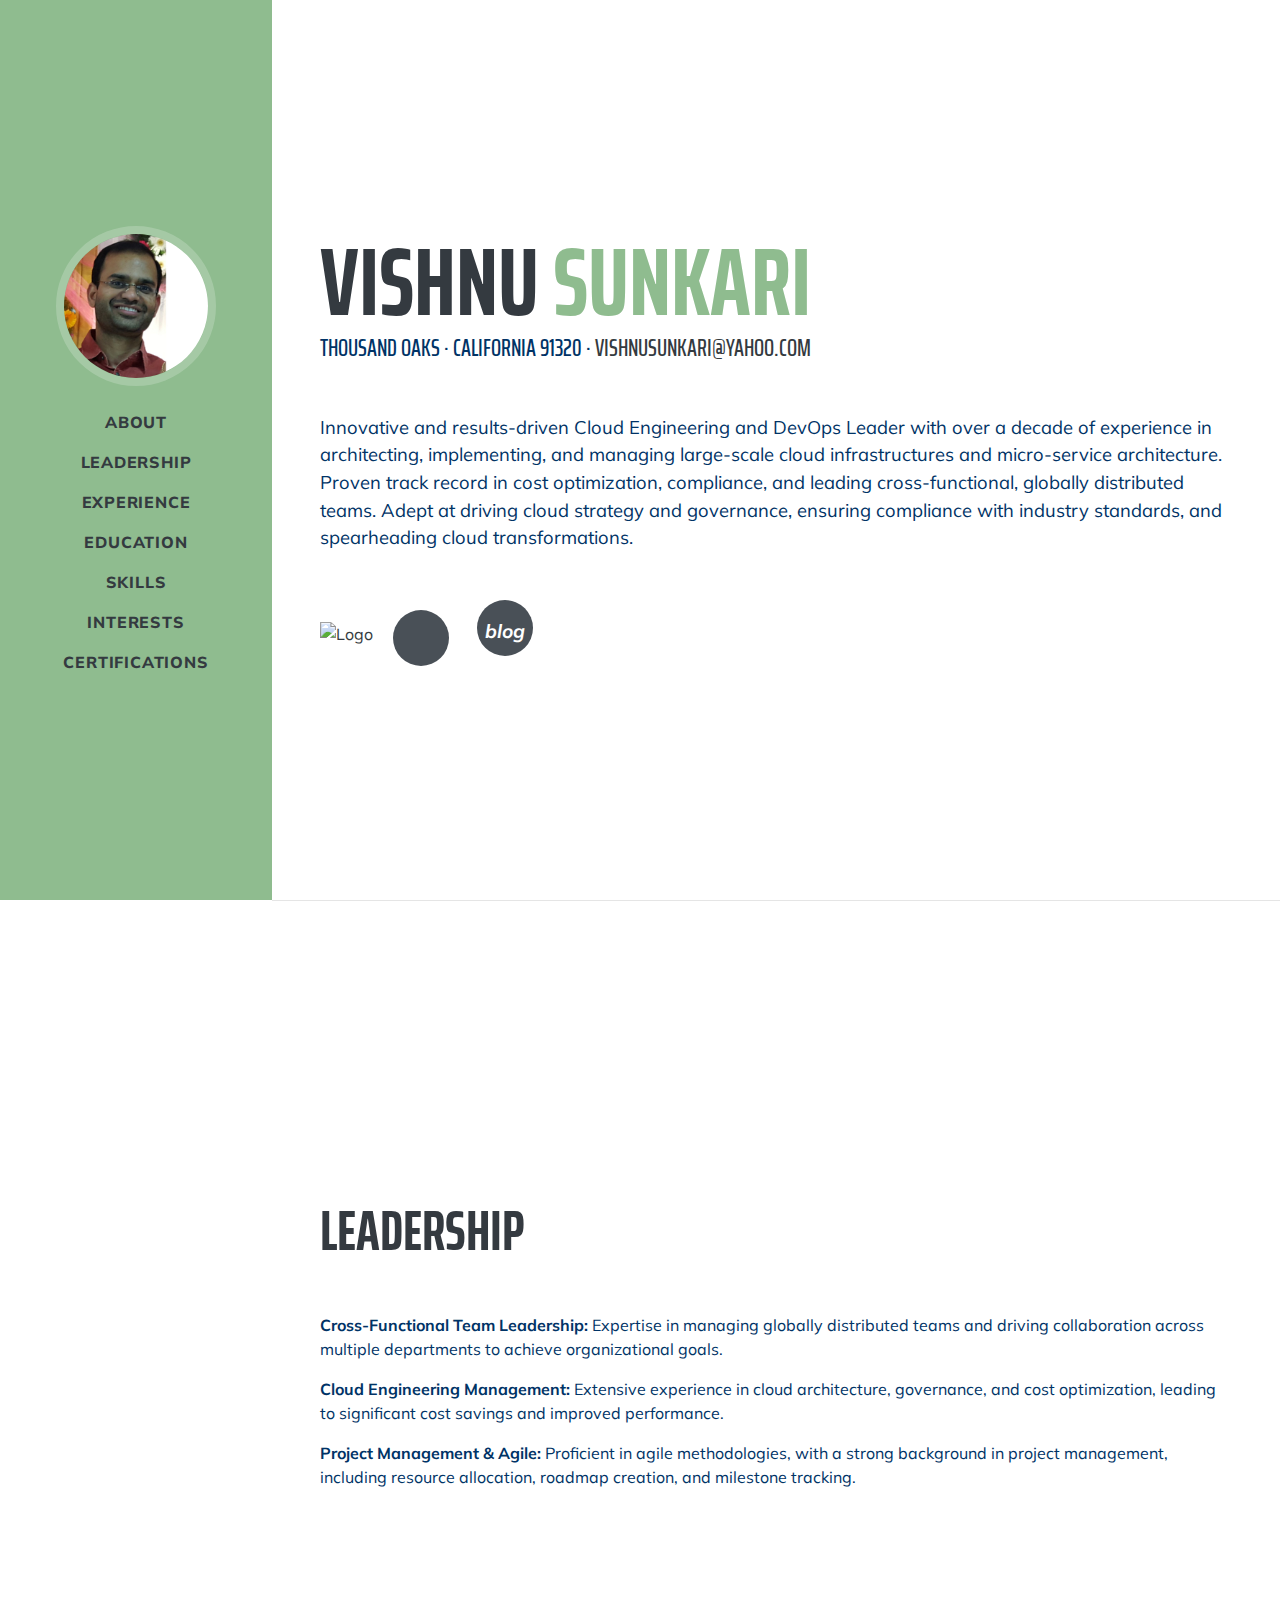
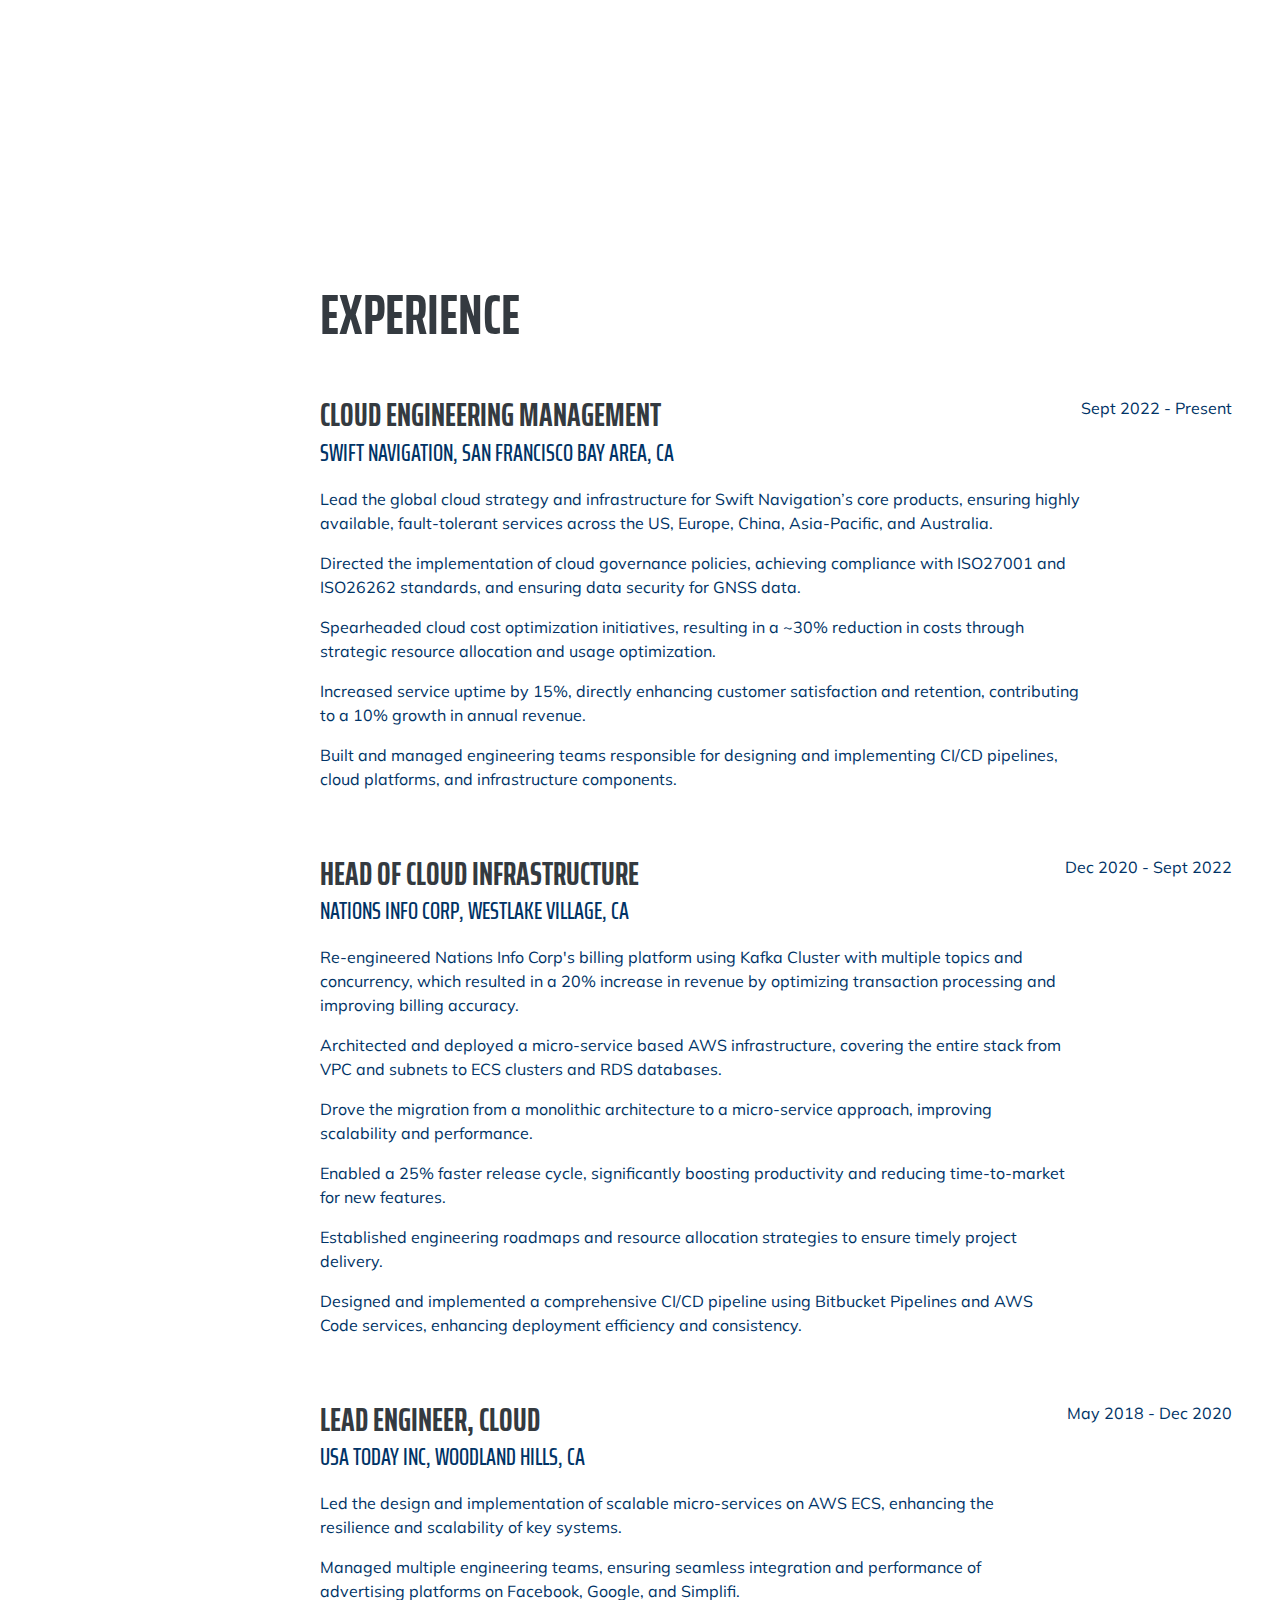
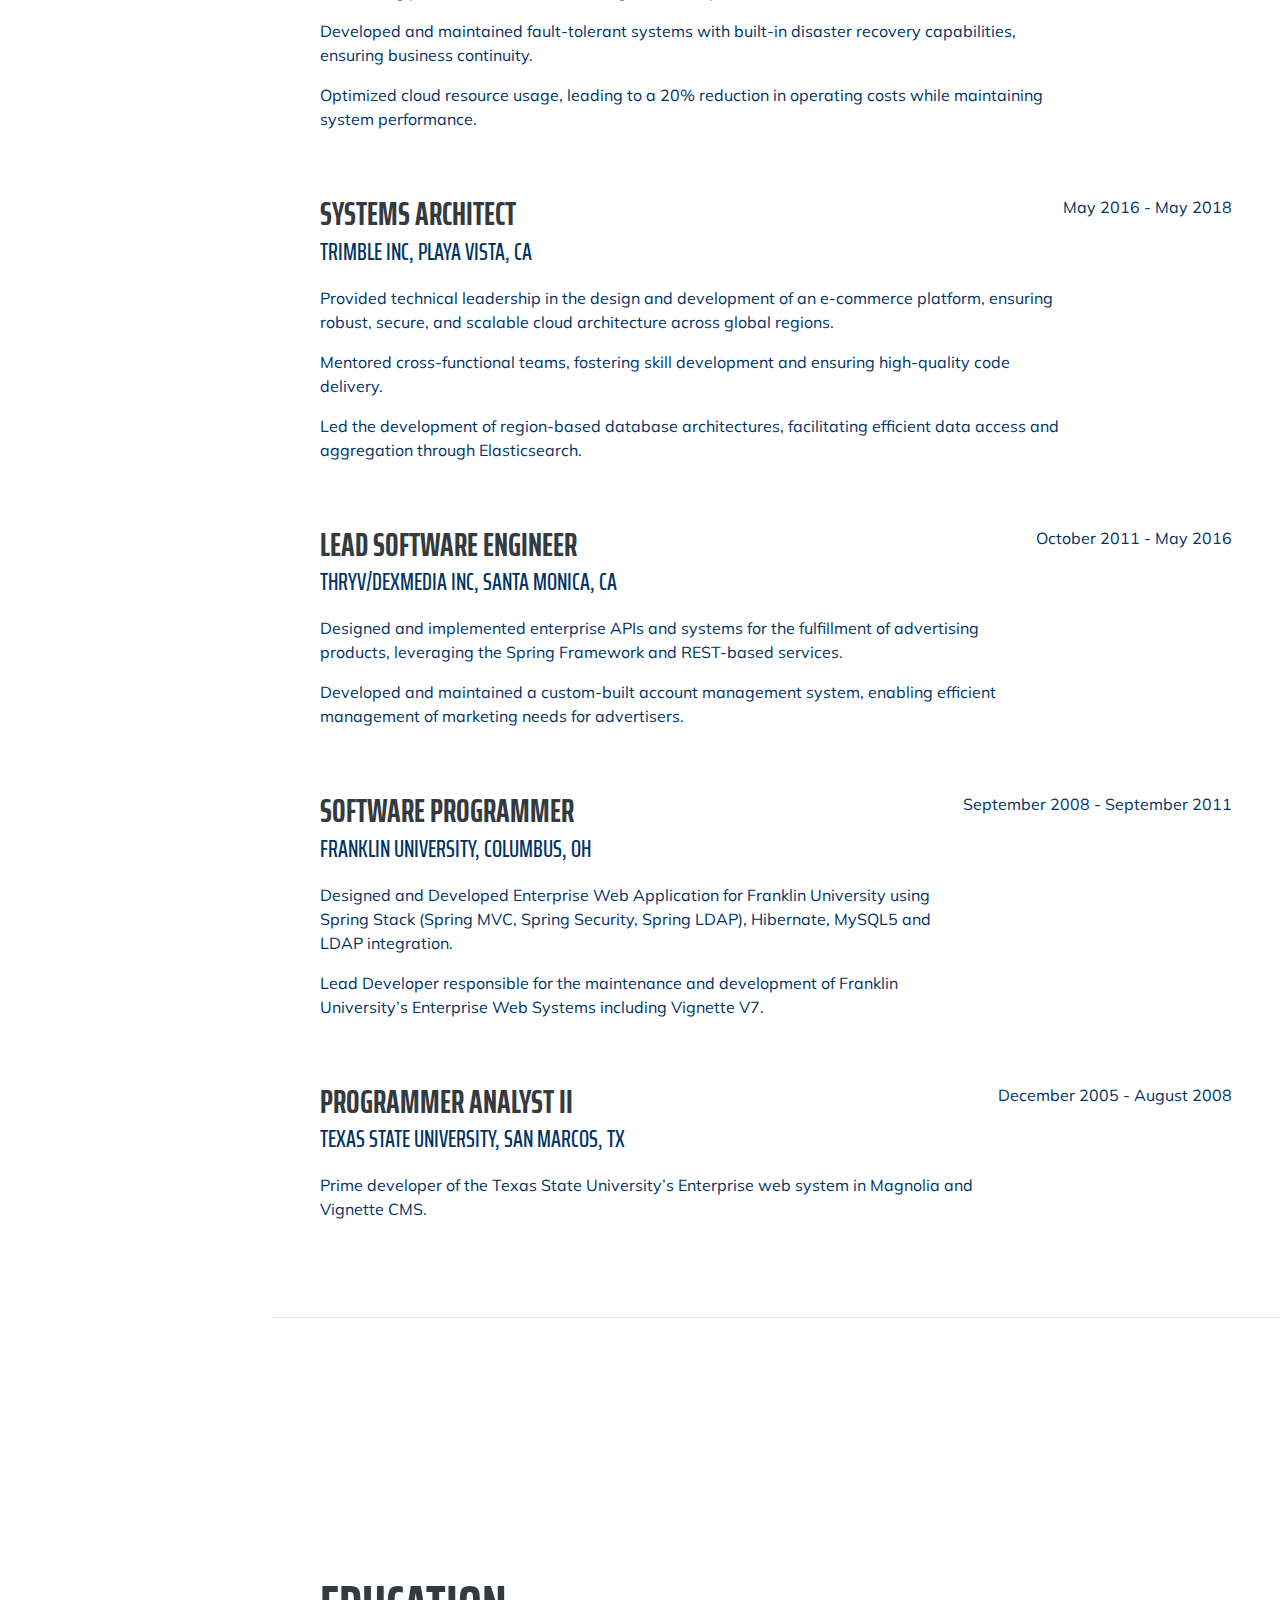
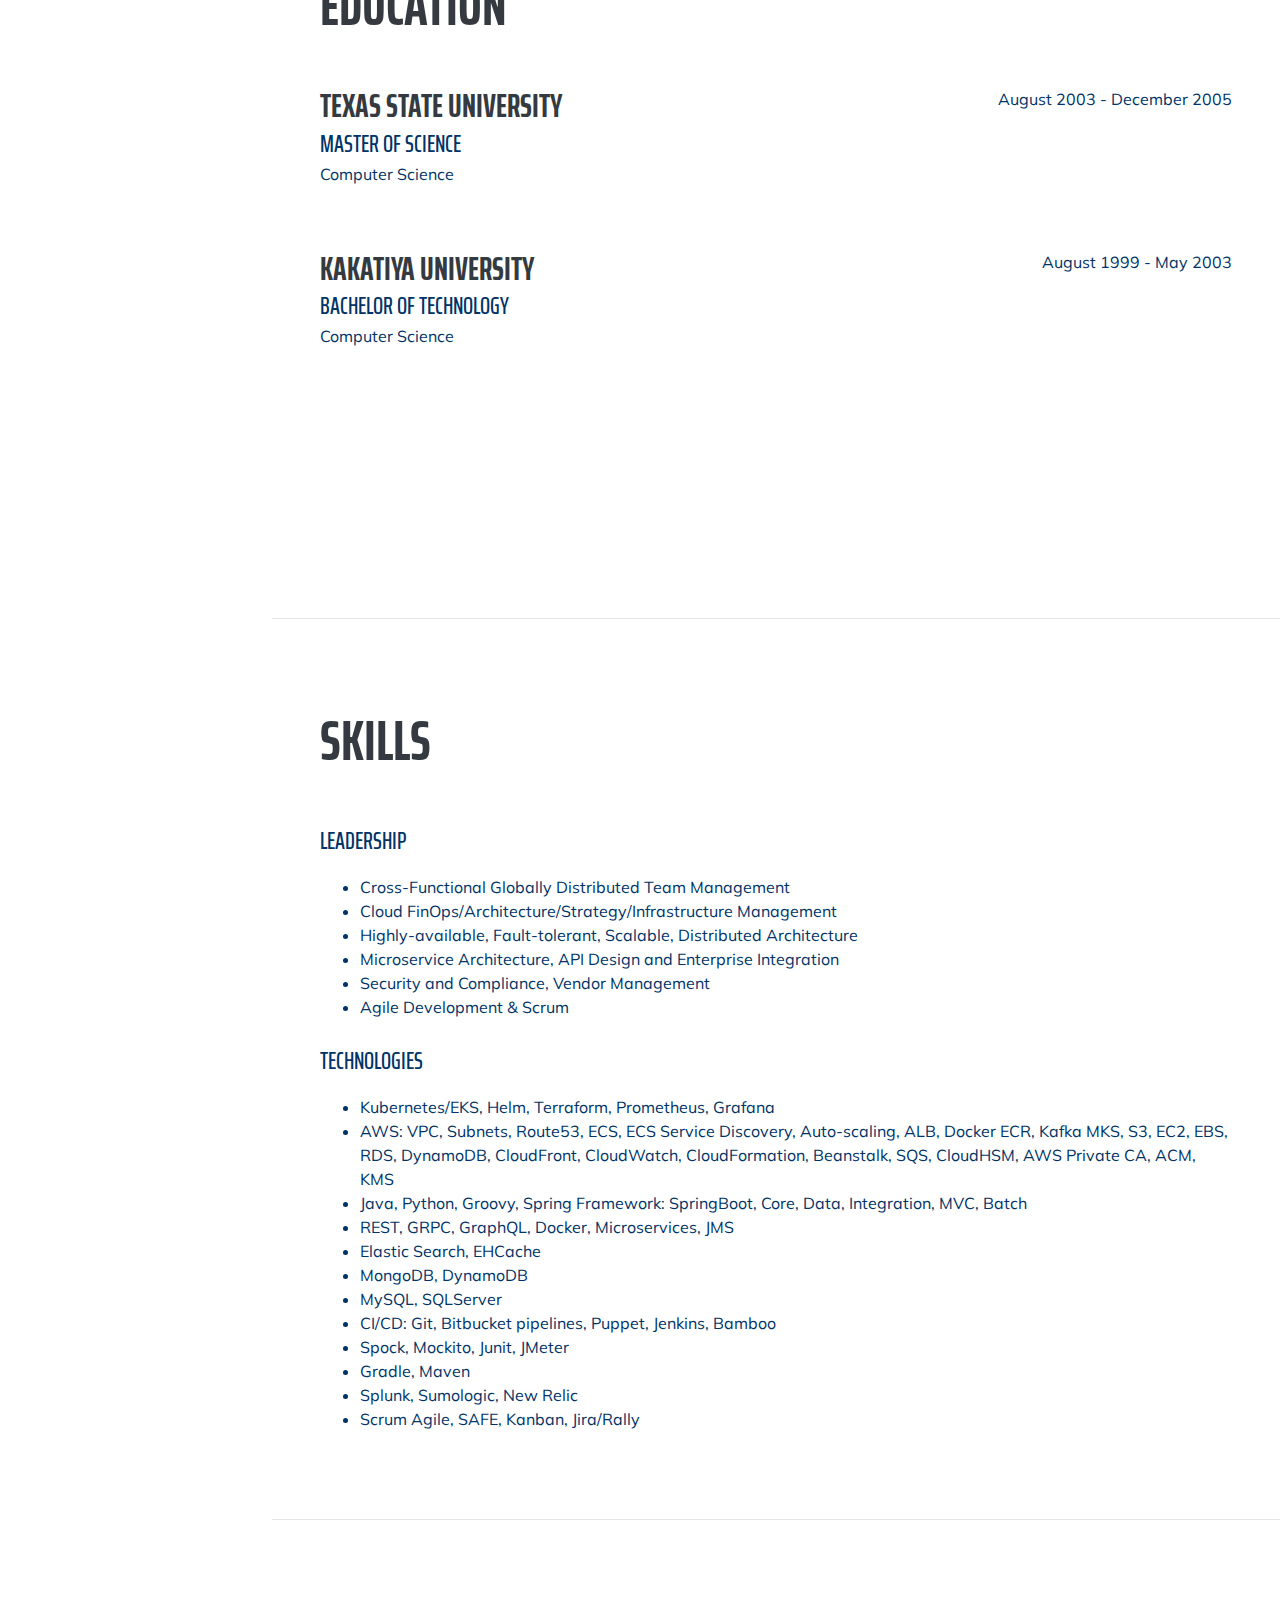
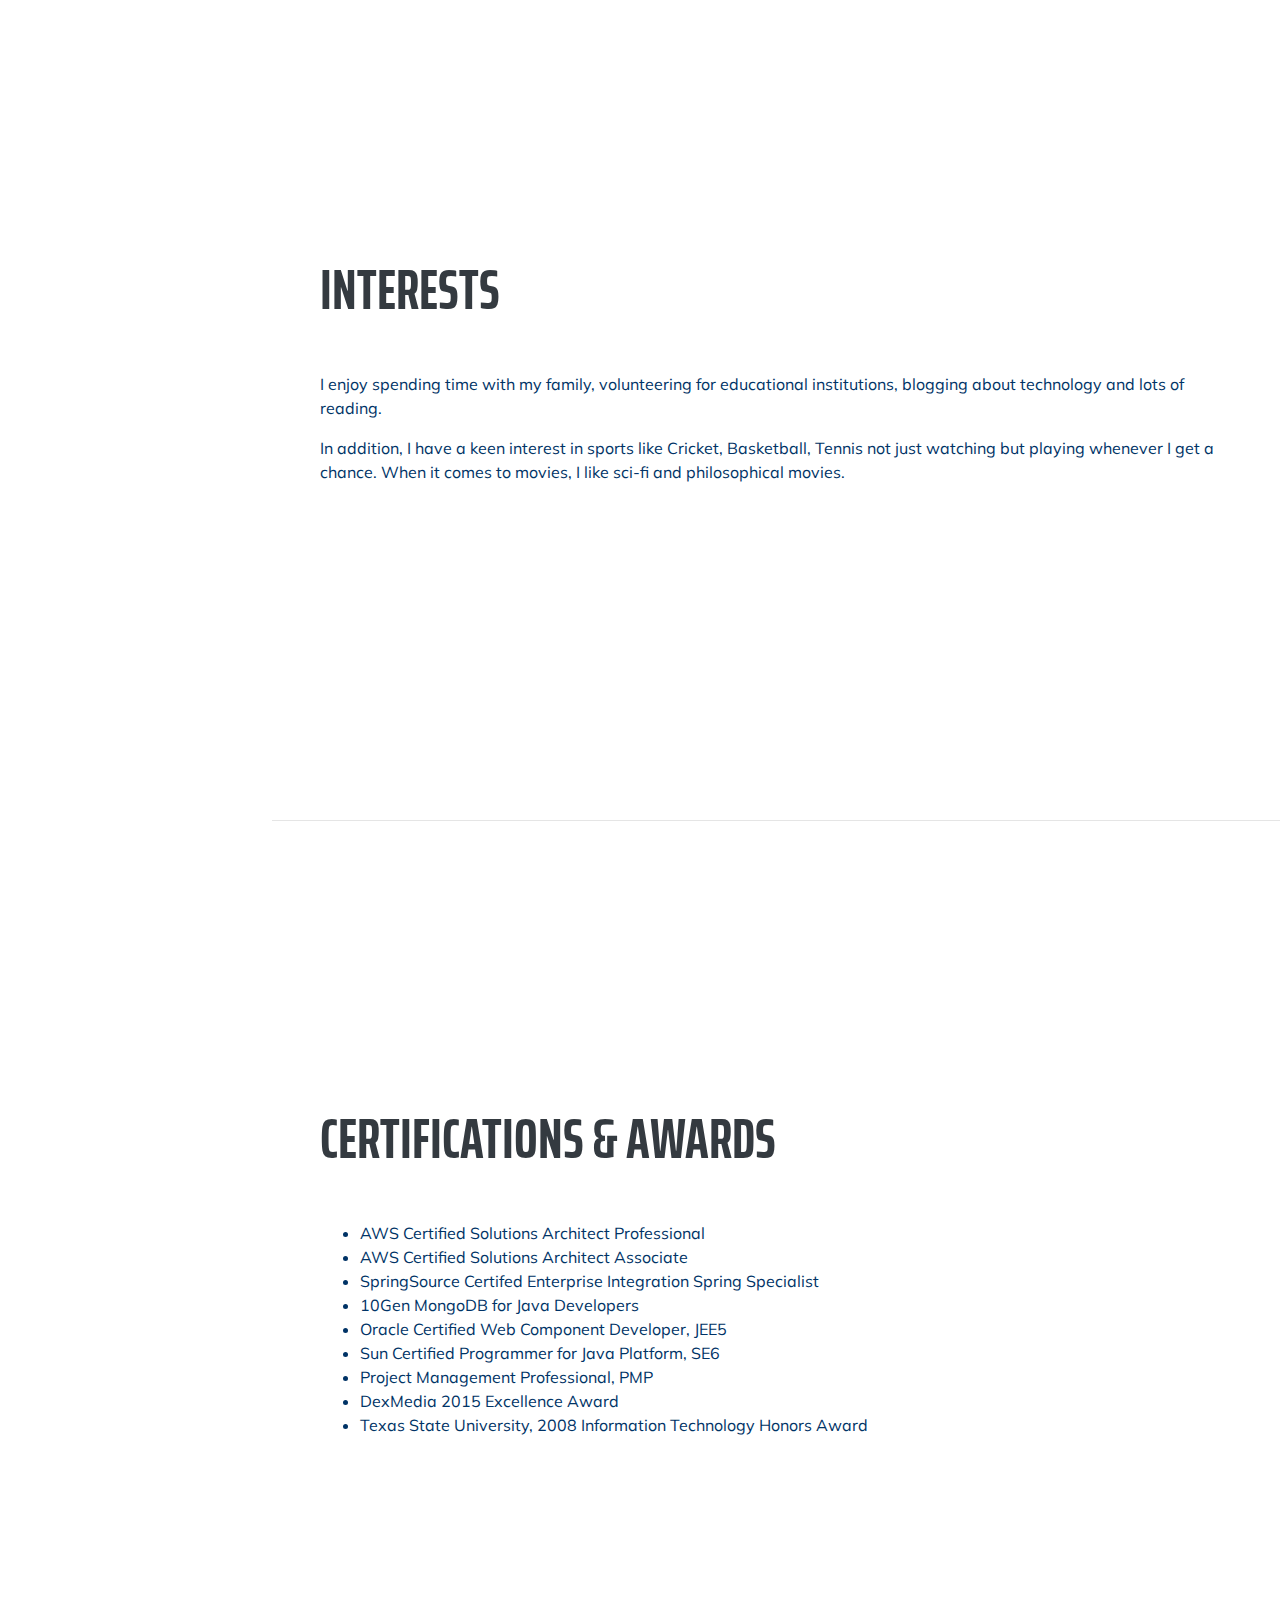
==== docs/index.html @ a94f389b "Update resume with current job at Swift Navigation - Aug 2024" ====
<!DOCTYPE html>
<html lang="en" xmlns="http://www.w3.org/1999/html">
    <head>
        <!-- Global site tag (gtag.js) - Google Analytics -->
        <script async src="https://www.googletagmanager.com/gtag/js?id=UA-168648961-1"></script>
        <script>
            window.dataLayer = window.dataLayer || [];
            function gtag(){dataLayer.push(arguments);}
            gtag('js', new Date());

            gtag('config', 'UA-168648961-1');
        </script>
        <meta charset="utf-8" />
        <meta name="viewport" content="width=device-width, initial-scale=1, shrink-to-fit=no" />
        <meta name="description" content="" />
        <meta name="author" content="" />
        <title>Vishnu Sunkari - Portfolio</title>
        <link rel="icon" type="image/x-icon" href="assets/img/favicon.ico" />
        <!-- Font Awesome icons -->
        <script src="https://use.fontawesome.com/releases/v5.13.0/js/all.js" crossorigin="anonymous"></script>
        <!-- Google fonts-->
        <link href="https://fonts.googleapis.com/css?family=Saira+Extra+Condensed:500,700" rel="stylesheet" type="text/css" />
        <link href="https://fonts.googleapis.com/css?family=Muli:400,400i,800,800i" rel="stylesheet" type="text/css" />
        <!-- Core theme CSS Bootstrap-->
        <link href="css/styles.css" rel="stylesheet" />
    </head>
    <body id="page-top">
        <!-- Navbar-->
        <nav class="navbar navbar-expand-lg navbar-dark bg-primary fixed-top" id="sideNav">
            <a class="navbar-brand js-scroll-trigger" href="#page-top"
                ><span class="d-block d-lg-none">Vishnu Sunkari</span><span class="d-none d-lg-block"><img class="img-fluid img-profile rounded-circle mx-auto mb-2" src="assets/img/profile.jpg" alt="" /></span></a
            ><button class="navbar-toggler" type="button" data-toggle="collapse" data-target="#navbarSupportedContent" aria-controls="navbarSupportedContent" aria-expanded="false" aria-label="Toggle navigation"><span class="navbar-toggler-icon"></span></button>
            <div class="collapse navbar-collapse" id="navbarSupportedContent">
                <ul class="navbar-nav">
                    <li class="nav-item"><a class="nav-link js-scroll-trigger" href="#about">About</a></li>
                    <li class="nav-item"><a class="nav-link js-scroll-trigger" href="#leadership">Leadership</a></li>
                    <li class="nav-item"><a class="nav-link js-scroll-trigger" href="#experience">Experience</a></li>
                    <li class="nav-item"><a class="nav-link js-scroll-trigger" href="#education">Education</a></li>
                    <li class="nav-item"><a class="nav-link js-scroll-trigger" href="#skills">Skills</a></li>
                    <li class="nav-item"><a class="nav-link js-scroll-trigger" href="#interests">Interests</a></li>
                    <li class="nav-item"><a class="nav-link js-scroll-trigger" href="#awards">Certifications</a></li>
                </ul>
            </div>
        </nav>
        <!-- Page Content-->
        <div class="container-fluid p-0">
            <!-- About-->
            <section class="resume-section" id="about">
                <div class="resume-section-content">
                    <h1 class="mb-0">Vishnu <span class="text-primary">Sunkari</span></h1>
                    <div class="subheading mb-5">Thousand Oaks · California 91320 · <a href="mailto:vishnusunkari@yahoo.com">vishnusunkari@yahoo.com</a></div>
                    <p class="lead mb-5">Innovative and results-driven Cloud Engineering and DevOps Leader with over a decade of experience in architecting,
                        implementing, and managing large-scale cloud infrastructures and micro-service architecture. Proven track record in cost optimization,
                        compliance, and leading cross-functional, globally distributed teams. Adept at driving cloud strategy and governance, ensuring compliance
                        with industry standards, and spearheading cloud transformations.
                    </p>
                    <div class="social-icons">
                        <a href="https://execed.extension.ucr.edu/vishnu-sunkari.html">
                            <img src="assets/img/advisor-badge.png" alt="Logo" style="height: 9rem; width: 9rem;padding-right:1rem">
                        </a>
                        <a class="social-icon" href="https://www.linkedin.com/pub/vishnu-sunkari/a/404/72a"><i class="fab fa-linkedin-in"></i></a>
                        <a class="social-icon" href="http://techgry.com"><i class="summary-link">blog</i></a>
                        <!--<a class="social-icon" href="http://techgry.com"><img alt="techgry.com" src="assets/img/TG.png" width=30" height="30"></a>-->
                        <!--<a class="social-icon" href="#"><i class="fab fa-twitter"></i></a>
                        <a class="social-icon" href="#"><i class="fab fa-facebook-f"></i></a>-->
                    </div>
                </div>
            </section>
            <hr class="m-0" />
            <!-- Leadership-->
            <section class="resume-section" id="leadership">
                <div class="resume-section-content">
                    <h2 class="mb-5">Leadership</h2>

                            <p><b>Cross-Functional Team Leadership: </b> Expertise in managing globally distributed teams and driving collaboration across multiple departments to achieve organizational goals.</p>


                            <p><b>Cloud Engineering Management: </b> Extensive experience in cloud architecture, governance, and cost optimization, leading to significant cost savings and improved performance.</p>


                            <p><b>Project Management & Agile: </b> Proficient in agile methodologies, with a strong background in project management, including resource allocation, roadmap creation, and milestone tracking.</p>

                </div>
            </section>
            <!-- Experience-->
            <section class="resume-section" id="experience">
                <div class="resume-section-content">
                    <h2 class="mb-5">Experience</h2>
                    <div class="d-flex flex-column flex-md-row justify-content-between mb-5">
                        <div class="flex-grow-1">
                            <h3 class="mb-0">Cloud Engineering Management</h3>
                            <div class="subheading mb-3">Swift Navigation, San Francisco Bay Area, CA</div>
                            <p>Lead the global cloud strategy and infrastructure for Swift Navigation’s core products, ensuring highly available, fault-tolerant services across the US, Europe, China, Asia-Pacific, and Australia.</p>
                            <p>Directed the implementation of cloud governance policies, achieving compliance with ISO27001 and ISO26262 standards, and ensuring data security for GNSS data.</p>
                            <p>Spearheaded cloud cost optimization initiatives, resulting in a ~30% reduction in costs through strategic resource allocation and usage optimization.</p>
                            <p>Increased service uptime by 15%, directly enhancing customer satisfaction and retention, contributing to a 10% growth in annual revenue.</p>
                            <p>Built and managed engineering teams responsible for designing and implementing CI/CD pipelines, cloud platforms, and infrastructure components.</p>
                        </div>
                        <div class="flex-shrink-0">Sept 2022 - Present</div>
                    </div>
                    <div class="d-flex flex-column flex-md-row justify-content-between mb-5">
                        <div class="flex-grow-1">
                            <h3 class="mb-0">Head of Cloud Infrastructure</h3>
                            <div class="subheading mb-3">Nations Info Corp, Westlake Village, CA</div>
                            <p>Re-engineered Nations Info Corp's billing platform using Kafka Cluster with multiple topics and concurrency, which resulted in a 20% increase in revenue by optimizing transaction processing and improving billing accuracy.</p>
                            <p>Architected and deployed a micro-service based AWS infrastructure, covering the entire stack from VPC and subnets to ECS clusters and RDS databases.</p>
                            <p>Drove the migration from a monolithic architecture to a micro-service approach, improving scalability and performance.</p>
                            <p>Enabled a 25% faster release cycle, significantly boosting productivity and reducing time-to-market for new features.</p>
                            <p>Established engineering roadmaps and resource allocation strategies to ensure timely project delivery.</p>
                            <p>Designed and implemented a comprehensive CI/CD pipeline using Bitbucket Pipelines and AWS Code services, enhancing deployment efficiency and consistency.</p>
                        </div>
                        <div class="flex-shrink-0">Dec 2020 - Sept 2022</div>
                    </div>
                    <div class="d-flex flex-column flex-md-row justify-content-between mb-5">
                        <div class="flex-grow-1">
                            <h3 class="mb-0">Lead Engineer, Cloud</h3>
                            <div class="subheading mb-3">USA Today Inc, Woodland Hills, CA</div>
                            <p>Led the design and implementation of scalable micro-services on AWS ECS, enhancing the resilience and scalability of key systems.</p>
                            <p>Managed multiple engineering teams, ensuring seamless integration and performance of advertising platforms on Facebook, Google, and Simplifi.</p>
                            <p>Developed and maintained fault-tolerant systems with built-in disaster recovery capabilities, ensuring business continuity.</p>
                            <p>Optimized cloud resource usage, leading to a 20% reduction in operating costs while maintaining system performance.</p>
                        </div>
                        <div class="flex-shrink-0">May 2018 - Dec 2020</div>
                    </div>
                    <div class="d-flex flex-column flex-md-row justify-content-between mb-5">
                        <div class="flex-grow-1">
                            <h3 class="mb-0">Systems Architect</h3>
                            <div class="subheading mb-3">Trimble Inc, Playa Vista, CA</div>
                            <p>Provided technical leadership in the design and development of an e-commerce platform, ensuring robust, secure, and scalable cloud architecture across global regions.</p>
                            <p>Mentored cross-functional teams, fostering skill development and ensuring high-quality code delivery.</p>
                            <p>Led the development of region-based database architectures, facilitating efficient data access and aggregation through Elasticsearch.</p>
                        </div>
                        <div class="flex-shrink-0">May 2016 - May 2018</div>
                    </div>
                    <div class="d-flex flex-column flex-md-row justify-content-between mb-5">
                        <div class="flex-grow-1">
                            <h3 class="mb-0">Lead Software Engineer</h3>
                            <div class="subheading mb-3">Thryv/DexMedia Inc, Santa Monica, CA</div>
                            <p>Designed and implemented enterprise APIs and systems for the fulfillment of advertising products, leveraging the Spring Framework and REST-based services.</p>
                            <p>Developed and maintained a custom-built account management system, enabling efficient management of marketing needs for advertisers.</p>
                        </div>
                        <div class="flex-shrink-0">October 2011 - May 2016</div>
                    </div>
                    <div class="d-flex flex-column flex-md-row justify-content-between mb-5">
                        <div class="flex-grow-1">
                            <h3 class="mb-0">Software Programmer</h3>
                            <div class="subheading mb-3">Franklin University, Columbus, OH</div>
                            <p>Designed and Developed Enterprise Web Application for Franklin University using Spring Stack (Spring MVC, Spring Security, Spring LDAP), Hibernate, MySQL5 and LDAP integration.</p>
                            <p>Lead Developer responsible for the maintenance and development of Franklin University’s Enterprise Web Systems including Vignette V7.</p>
                        </div>
                        <div class="flex-shrink-0">September 2008 - September 2011</div>
                    </div>
                    <div class="d-flex flex-column flex-md-row justify-content-between">
                        <div class="flex-grow-1">
                            <h3 class="mb-0">Programmer Analyst II</h3>
                            <div class="subheading mb-3">Texas State University, San Marcos, TX</div>
                            <p>Prime developer of the Texas State University’s Enterprise web system in Magnolia and Vignette CMS.</p>
                        </div>
                        <div class="flex-shrink-0">December 2005 - August 2008</div>
                    </div>
                </div>
            </section>
            <hr class="m-0" />
            <!-- Education-->
            <section class="resume-section" id="education">
                <div class="resume-section-content">
                    <h2 class="mb-5">Education</h2>
                    <div class="d-flex flex-column flex-md-row justify-content-between mb-5">
                        <div class="flex-grow-1">
                            <h3 class="mb-0">Texas State University</h3>
                            <div class="subheading">Master of Science</div>
                            <p>Computer Science</p>
                        </div>
                        <div class="flex-shrink-0">August 2003 - December 2005</div>
                    </div>
                    <div class="d-flex flex-column flex-md-row justify-content-between">
                        <div class="flex-grow-1">
                            <h3 class="mb-0">Kakatiya University</h3>
                            <div class="subheading">Bachelor of Technology</div>
                            <p>Computer Science</p>
                        </div>
                        <div class="flex-shrink-0">August 1999 - May 2003</div>
                    </div>
                </div>
            </section>
            <hr class="m-0" />
            <!-- Skills-->
            <section class="resume-section" id="skills">
                <div class="resume-section-content">
                    <h2 class="mb-5">Skills</h2>
                    <div class="subheading mb-3">LEADERSHIP</div>
                    <ul class="fa-ul mb-0">
                        <li>
                            <span class="fa-li"><i class="fas fa-check"></i></span>Cross-Functional Globally Distributed Team Management
                        </li>
                        <li>
                            <span class="fa-li"><i class="fas fa-check"></i></span>Cloud FinOps/Architecture/Strategy/Infrastructure Management
                        </li>
                        <li>
                            <span class="fa-li"><i class="fas fa-check"></i></span>Highly-available, Fault-tolerant, Scalable, Distributed Architecture
                        </li>
                        <li>
                            <span class="fa-li"><i class="fas fa-check"></i></span>Microservice Architecture, API Design and Enterprise Integration
                        </li>
                        <li>
                            <span class="fa-li"><i class="fas fa-check"></i></span>Security and Compliance, Vendor Management
                        </li>
                        <li>
                            <span class="fa-li"><i class="fas fa-check"></i></span>Agile Development & Scrum
                        </li>
                    </ul>
                    <br>
                    <div class="subheading mb-3">Technologies</div>
                    <ul class="fa-ul mb-0">
                        <!--<li class="list-inline-item"><i class="fab fa-java"></i>Java</li>-->
                        <li><span class="fa-li"><i class="fas fa-caret-right"></i></span>Kubernetes/EKS, Helm, Terraform, Prometheus, Grafana</li>
                        <li><span class="fa-li"><i class="fas fa-caret-right"></i></span>AWS: VPC, Subnets, Route53, ECS, ECS Service Discovery, Auto-scaling, ALB, Docker ECR,
                            Kafka MKS, S3, EC2, EBS, RDS, DynamoDB, CloudFront, CloudWatch, CloudFormation, Beanstalk, SQS, CloudHSM, AWS Private CA, ACM, KMS</li>
                        <li><span class="fa-li"><i class="fas fa-caret-right"></i></span>Java, Python, Groovy, Spring Framework: SpringBoot, Core, Data, Integration, MVC, Batch</li>
                        <li><span class="fa-li"><i class="fas fa-caret-right"></i></span>REST, GRPC, GraphQL, Docker, Microservices, JMS</li>
                        <li><span class="fa-li"><i class="fas fa-caret-right"></i></span>Elastic Search, EHCache</li>
                        <li><span class="fa-li"><i class="fas fa-caret-right"></i></span>MongoDB, DynamoDB</li>
                        <li><span class="fa-li"><i class="fas fa-caret-right"></i></span>MySQL, SQLServer</li>
                        <li><span class="fa-li"><i class="fas fa-caret-right"></i></span>CI/CD: Git, Bitbucket pipelines, Puppet, Jenkins, Bamboo</li>
                        <li><span class="fa-li"><i class="fas fa-caret-right"></i></span>Spock, Mockito, Junit, JMeter</li>
                        <li><span class="fa-li"><i class="fas fa-caret-right"></i></span>Gradle, Maven</li>
                        <li><span class="fa-li"><i class="fas fa-caret-right"></i></span>Splunk, Sumologic, New Relic</li>
                        <li><span class="fa-li"><i class="fas fa-caret-right"></i></span>Scrum Agile, SAFE, Kanban, Jira/Rally</li>
                    </ul>
                </div>
            </section>
            <hr class="m-0" />
            <!-- Interests-->
            <section class="resume-section" id="interests">
                <div class="resume-section-content">
                    <h2 class="mb-5">Interests</h2>
                    <p>I enjoy spending time with my family, volunteering for educational institutions, blogging about technology and lots of reading.</p>
                    <p class="mb-0">In addition, I have a keen interest in sports like Cricket, Basketball, Tennis not just watching but playing whenever I get a chance.
                        When it comes to movies, I like sci-fi and philosophical movies.</p>
                </div>
            </section>
            <hr class="m-0" />
            <!-- Awards-->
            <section class="resume-section" id="awards">
                <div class="resume-section-content">
                    <h2 class="mb-5">Certifications & Awards</h2>
                    <ul class="fa-ul mb-0">
                        <li>
                            <span class="fa-li"><i class="fas fa-trophy text-warning"></i></span>AWS Certified Solutions Architect Professional
                        </li>
                        <li>
                            <span class="fa-li"><i class="fas fa-trophy text-warning"></i></span>AWS Certified Solutions Architect Associate
                        </li>
                        <li>
                            <span class="fa-li"><i class="fas fa-trophy text-warning"></i></span>SpringSource Certifed Enterprise Integration Spring Specialist
                        </li>
                        <li>
                            <span class="fa-li"><i class="fas fa-trophy text-warning"></i></span>10Gen MongoDB for Java Developers
                        </li>
                        <li>
                            <span class="fa-li"><i class="fas fa-trophy text-warning"></i></span>Oracle Certified Web Component Developer, JEE5
                        </li>
                        <li>
                            <span class="fa-li"><i class="fas fa-trophy text-warning"></i></span>Sun Certified Programmer for Java Platform, SE6
                        </li>
                        <li>
                            <span class="fa-li"><i class="fas fa-trophy text-warning"></i></span>Project Management Professional, PMP
                            <!--<span class="fa-li"><i class="fas fa-trophy text-warning"></i></span>1<sup>st</sup>Project Management Professional, PMP-->
                        </li>
                        <li>
                            <span class="fa-li"><i class="fas fa-trophy text-warning"></i></span>DexMedia 2015 Excellence Award
                            <!--<span class="fa-li"><i class="fas fa-trophy text-warning"></i></span>1<sup>st</sup>Project Management Professional, PMP-->
                        </li>
                        <li>
                            <span class="fa-li"><i class="fas fa-trophy text-warning"></i></span>Texas State University, 2008 Information Technology Honors Award
                            <!--<span class="fa-li"><i class="fas fa-trophy text-warning"></i></span>1<sup>st</sup>Project Management Professional, PMP-->
                        </li>
                    </ul>
                </div>
            </section>
        </div>
        <!-- Bootstrap core JS-->
        <script src="https://cdnjs.cloudflare.com/ajax/libs/jquery/3.5.1/jquery.min.js"></script>
        <script src="https://stackpath.bootstrapcdn.com/bootstrap/4.5.0/js/bootstrap.bundle.min.js"></script>
        <!-- Third party plugin JS-->
        <script src="https://cdnjs.cloudflare.com/ajax/libs/jquery-easing/1.4.1/jquery.easing.min.js"></script>
        <!-- Core theme JS-->
        <script src="js/scripts.js"></script>
    </body>
</html>
---- docs/css/styles.css ----
@charset "UTF-8";
:root {
  --blue: #007bff;
  --indigo: #6610f2;
  --purple: #6f42c1;
  --pink: #e83e8c;
  --red: #dc3545;
  --orange: #bd5d38;
  --yellow: #ffc107;
  --green: #28a745;
  --teal: #20c997;
  --cyan: #17a2b8;
  --white: #fff;
  --gray: #6c757d;
  --gray-dark: #343a40;
  --primary: #bd5d38;
  --secondary: #6c757d;
  --success: #28a745;
  --info: #17a2b8;
  --warning: #ffc107;
  --danger: #dc3545;
  --light: #f8f9fa;
  --dark: #343a40;
  --breakpoint-xs: 0;
  --breakpoint-sm: 576px;
  --breakpoint-md: 768px;
  --breakpoint-lg: 992px;
  --breakpoint-xl: 1200px;
  --font-family-sans-serif: -apple-system, BlinkMacSystemFont, "Segoe UI", Roboto, "Helvetica Neue", Arial, "Noto Sans", sans-serif, "Apple Color Emoji", "Segoe UI Emoji", "Segoe UI Symbol", "Noto Color Emoji";
  --font-family-monospace: SFMono-Regular, Menlo, Monaco, Consolas, "Liberation Mono", "Courier New", monospace;
}

*,
*::before,
*::after {
  box-sizing: border-box;
}

html {
  font-family: sans-serif;
  line-height: 1.15;
  -webkit-text-size-adjust: 100%;
  -webkit-tap-highlight-color: rgba(0, 0, 0, 0);
}

article, aside, figcaption, figure, footer, header, hgroup, main, nav, section {
  display: block;
}

body {
  margin: 0;
  font-family: "Muli", -apple-system, BlinkMacSystemFont, "Segoe UI", Roboto, "Helvetica Neue", Arial, sans-serif, "Apple Color Emoji", "Segoe UI Emoji", "Segoe UI Symbol", "Noto Color Emoji";
  font-size: 1rem;
  font-weight: 400;
  line-height: 1.5;
  color: #212529;
  text-align: left;
  background-color: #fff;
}

[tabindex="-1"]:focus:not(:focus-visible) {
  outline: 0 !important;
}

hr {
  box-sizing: content-box;
  height: 0;
  overflow: visible;
}

h1, h2, h3, h4, h5, h6 {
  margin-top: 0;
  margin-bottom: 0.5rem;
}

p {
  margin-top: 0;
  margin-bottom: 1rem;
}

abbr[title],
abbr[data-original-title] {
  text-decoration: underline;
  -webkit-text-decoration: underline dotted;
          text-decoration: underline dotted;
  cursor: help;
  border-bottom: 0;
  -webkit-text-decoration-skip-ink: none;
          text-decoration-skip-ink: none;
}

address {
  margin-bottom: 1rem;
  font-style: normal;
  line-height: inherit;
}

ol,
ul,
dl {
  margin-top: 0;
  margin-bottom: 1rem;
}

ol ol,
ul ul,
ol ul,
ul ol {
  margin-bottom: 0;
}

dt {
  font-weight: 700;
}

dd {
  margin-bottom: 0.5rem;
  margin-left: 0;
}

blockquote {
  margin: 0 0 1rem;
}

b,
strong {
  font-weight: bolder;
}

small {
  font-size: 80%;
}

sub,
sup {
  position: relative;
  font-size: 75%;
  line-height: 0;
  vertical-align: baseline;
}

sub {
  bottom: -0.25em;
}

sup {
  top: -0.5em;
}

a {
  color: #343a40;
  text-decoration: none;
  background-color: transparent;
}
a:hover {
  color: #824027;
  text-decoration: underline;
}

a:not([href]) {
  color: inherit;
  text-decoration: none;
}
a:not([href]):hover {
  color: inherit;
  text-decoration: none;
}

pre,
code,
kbd,
samp {
  font-family: SFMono-Regular, Menlo, Monaco, Consolas, "Liberation Mono", "Courier New", monospace;
  font-size: 1em;
}

pre {
  margin-top: 0;
  margin-bottom: 1rem;
  overflow: auto;
  -ms-overflow-style: scrollbar;
}

figure {
  margin: 0 0 1rem;
}

img {
  vertical-align: middle;
  border-style: none;
}

svg {
  overflow: hidden;
  vertical-align: middle;
}

table {
  border-collapse: collapse;
}

caption {
  padding-top: 0.75rem;
  padding-bottom: 0.75rem;
  color: #6c757d;
  text-align: left;
  caption-side: bottom;
}

th {
  text-align: inherit;
}

label {
  display: inline-block;
  margin-bottom: 0.5rem;
}

button {
  border-radius: 0;
}

button:focus {
  outline: 1px dotted;
  outline: 5px auto -webkit-focus-ring-color;
}

input,
button,
select,
optgroup,
textarea {
  margin: 0;
  font-family: inherit;
  font-size: inherit;
  line-height: inherit;
}

button,
input {
  overflow: visible;
}

button,
select {
  text-transform: none;
}

[role=button] {
  cursor: pointer;
}

select {
  word-wrap: normal;
}

button,
[type=button],
[type=reset],
[type=submit] {
  -webkit-appearance: button;
}

button:not(:disabled),
[type=button]:not(:disabled),
[type=reset]:not(:disabled),
[type=submit]:not(:disabled) {
  cursor: pointer;
}

button::-moz-focus-inner,
[type=button]::-moz-focus-inner,
[type=reset]::-moz-focus-inner,
[type=submit]::-moz-focus-inner {
  padding: 0;
  border-style: none;
}

input[type=radio],
input[type=checkbox] {
  box-sizing: border-box;
  padding: 0;
}

textarea {
  overflow: auto;
  resize: vertical;
}

fieldset {
  min-width: 0;
  padding: 0;
  margin: 0;
  border: 0;
}

legend {
  display: block;
  width: 100%;
  max-width: 100%;
  padding: 0;
  margin-bottom: 0.5rem;
  font-size: 1.5rem;
  line-height: inherit;
  color: inherit;
  white-space: normal;
}

progress {
  vertical-align: baseline;
}

[type=number]::-webkit-inner-spin-button,
[type=number]::-webkit-outer-spin-button {
  height: auto;
}

[type=search] {
  outline-offset: -2px;
  -webkit-appearance: none;
}

[type=search]::-webkit-search-decoration {
  -webkit-appearance: none;
}

::-webkit-file-upload-button {
  font: inherit;
  -webkit-appearance: button;
}

output {
  display: inline-block;
}

summary {
  display: list-item;
  cursor: pointer;
}

template {
  display: none;
}

[hidden] {
  display: none !important;
}

h1, h2, h3, h4, h5, h6,
.h1, .h2, .h3, .h4, .h5, .h6 {
  margin-bottom: 0.5rem;
  font-family: "Saira Extra Condensed", -apple-system, BlinkMacSystemFont, "Segoe UI", Roboto, "Helvetica Neue", Arial, sans-serif, "Apple Color Emoji", "Segoe UI Emoji", "Segoe UI Symbol", "Noto Color Emoji";
  font-weight: 700;
  line-height: 1.2;
  color: #343a40;
}

h1, .h1 {
  font-size: 6rem;
}

h2, .h2 {
  font-size: 3.5rem;
}

h3, .h3 {
  font-size: 2rem;
}

h4, .h4 {
  font-size: 1.5rem;
}

h5, .h5 {
  font-size: 1.25rem;
}

h6, .h6 {
  font-size: 1rem;
}

.lead {
  font-size: 1.25rem;
  font-weight: 300;
}

.display-1 {
  font-size: 6rem;
  font-weight: 300;
  line-height: 1.2;
}

.display-2 {
  font-size: 5.5rem;
  font-weight: 300;
  line-height: 1.2;
}

.display-3 {
  font-size: 4.5rem;
  font-weight: 300;
  line-height: 1.2;
}

.display-4 {
  font-size: 3.5rem;
  font-weight: 300;
  line-height: 1.2;
}

hr {
  margin-top: 1rem;
  margin-bottom: 1rem;
  border: 0;
  border-top: 1px solid rgba(0, 0, 0, 0.1);
}

small,
.small {
  font-size: 80%;
  font-weight: 400;
}

mark,
.mark {
  padding: 0.2em;
  background-color: #fcf8e3;
}

.list-unstyled {
  padding-left: 0;
  list-style: none;
}

.list-inline {
  padding-left: 0;
  list-style: none;
}

.list-inline-item {
  display: inline-block;
}
.list-inline-item:not(:last-child) {
  margin-right: 0.5rem;
}

.initialism {
  font-size: 90%;
  text-transform: uppercase;
}

.blockquote {
  margin-bottom: 1rem;
  font-size: 1.25rem;
}

.blockquote-footer {
  display: block;
  font-size: 80%;
  color: #6c757d;
}
.blockquote-footer::before {
  content: "— ";
}

.img-fluid {
  max-width: 100%;
  height: auto;
}

.img-thumbnail {
  padding: 0.25rem;
  background-color: #fff;
  border: 1px solid #dee2e6;
  border-radius: 0.25rem;
  max-width: 100%;
  height: auto;
}

.figure {
  display: inline-block;
}

.figure-img {
  margin-bottom: 0.5rem;
  line-height: 1;
}

.figure-caption {
  font-size: 90%;
  color: #6c757d;
}

code {
  font-size: 87.5%;
  color: #e83e8c;
  word-wrap: break-word;
}
a > code {
  color: inherit;
}

kbd {
  padding: 0.2rem 0.4rem;
  font-size: 87.5%;
  color: #fff;
  background-color: #212529;
  border-radius: 0.2rem;
}
kbd kbd {
  padding: 0;
  font-size: 100%;
  font-weight: 700;
}

pre {
  display: block;
  font-size: 87.5%;
  color: #212529;
}
pre code {
  font-size: inherit;
  color: inherit;
  word-break: normal;
}

.pre-scrollable {
  max-height: 340px;
  overflow-y: scroll;
}

.container {
  width: 100%;
  padding-right: 0.75rem;
  padding-left: 0.75rem;
  margin-right: auto;
  margin-left: auto;
}
@media (min-width: 576px) {
  .container {
    max-width: 540px;
  }
}
@media (min-width: 768px) {
  .container {
    max-width: 720px;
  }
}
@media (min-width: 992px) {
  .container {
    max-width: 960px;
  }
}
@media (min-width: 1200px) {
  .container {
    max-width: 1140px;
  }
}

.container-fluid, .container-xl, .container-lg, .container-md, .container-sm {
  width: 100%;
  padding-right: 0.75rem;
  padding-left: 0.75rem;
  margin-right: auto;
  margin-left: auto;
}

@media (min-width: 576px) {
  .container-sm, .container {
    max-width: 540px;
  }
}
@media (min-width: 768px) {
  .container-md, .container-sm, .container {
    max-width: 720px;
  }
}
@media (min-width: 992px) {
  .container-lg, .container-md, .container-sm, .container {
    max-width: 960px;
  }
}
@media (min-width: 1200px) {
  .container-xl, .container-lg, .container-md, .container-sm, .container {
    max-width: 1140px;
  }
}
.row {
  display: flex;
  flex-wrap: wrap;
  margin-right: -0.75rem;
  margin-left: -0.75rem;
}

.no-gutters {
  margin-right: 0;
  margin-left: 0;
}
.no-gutters > .col,
.no-gutters > [class*=col-] {
  padding-right: 0;
  padding-left: 0;
}

.col-xl,
.col-xl-auto, .col-xl-12, .col-xl-11, .col-xl-10, .col-xl-9, .col-xl-8, .col-xl-7, .col-xl-6, .col-xl-5, .col-xl-4, .col-xl-3, .col-xl-2, .col-xl-1, .col-lg,
.col-lg-auto, .col-lg-12, .col-lg-11, .col-lg-10, .col-lg-9, .col-lg-8, .col-lg-7, .col-lg-6, .col-lg-5, .col-lg-4, .col-lg-3, .col-lg-2, .col-lg-1, .col-md,
.col-md-auto, .col-md-12, .col-md-11, .col-md-10, .col-md-9, .col-md-8, .col-md-7, .col-md-6, .col-md-5, .col-md-4, .col-md-3, .col-md-2, .col-md-1, .col-sm,
.col-sm-auto, .col-sm-12, .col-sm-11, .col-sm-10, .col-sm-9, .col-sm-8, .col-sm-7, .col-sm-6, .col-sm-5, .col-sm-4, .col-sm-3, .col-sm-2, .col-sm-1, .col,
.col-auto, .col-12, .col-11, .col-10, .col-9, .col-8, .col-7, .col-6, .col-5, .col-4, .col-3, .col-2, .col-1 {
  position: relative;
  width: 100%;
  padding-right: 0.75rem;
  padding-left: 0.75rem;
}

.col {
  flex-basis: 0;
  flex-grow: 1;
  min-width: 0;
  max-width: 100%;
}

.row-cols-1 > * {
  flex: 0 0 100%;
  max-width: 100%;
}

.row-cols-2 > * {
  flex: 0 0 50%;
  max-width: 50%;
}

.row-cols-3 > * {
  flex: 0 0 33.3333333333%;
  max-width: 33.3333333333%;
}

.row-cols-4 > * {
  flex: 0 0 25%;
  max-width: 25%;
}

.row-cols-5 > * {
  flex: 0 0 20%;
  max-width: 20%;
}

.row-cols-6 > * {
  flex: 0 0 16.6666666667%;
  max-width: 16.6666666667%;
}

.col-auto {
  flex: 0 0 auto;
  width: auto;
  max-width: 100%;
}

.col-1 {
  flex: 0 0 8.3333333333%;
  max-width: 8.3333333333%;
}

.col-2 {
  flex: 0 0 16.6666666667%;
  max-width: 16.6666666667%;
}

.col-3 {
  flex: 0 0 25%;
  max-width: 25%;
}

.col-4 {
  flex: 0 0 33.3333333333%;
  max-width: 33.3333333333%;
}

.col-5 {
  flex: 0 0 41.6666666667%;
  max-width: 41.6666666667%;
}

.col-6 {
  flex: 0 0 50%;
  max-width: 50%;
}

.col-7 {
  flex: 0 0 58.3333333333%;
  max-width: 58.3333333333%;
}

.col-8 {
  flex: 0 0 66.6666666667%;
  max-width: 66.6666666667%;
}

.col-9 {
  flex: 0 0 75%;
  max-width: 75%;
}

.col-10 {
  flex: 0 0 83.3333333333%;
  max-width: 83.3333333333%;
}

.col-11 {
  flex: 0 0 91.6666666667%;
  max-width: 91.6666666667%;
}

.col-12 {
  flex: 0 0 100%;
  max-width: 100%;
}

.order-first {
  order: -1;
}

.order-last {
  order: 13;
}

.order-0 {
  order: 0;
}

.order-1 {
  order: 1;
}

.order-2 {
  order: 2;
}

.order-3 {
  order: 3;
}

.order-4 {
  order: 4;
}

.order-5 {
  order: 5;
}

.order-6 {
  order: 6;
}

.order-7 {
  order: 7;
}

.order-8 {
  order: 8;
}

.order-9 {
  order: 9;
}

.order-10 {
  order: 10;
}

.order-11 {
  order: 11;
}

.order-12 {
  order: 12;
}

.offset-1 {
  margin-left: 8.3333333333%;
}

.offset-2 {
  margin-left: 16.6666666667%;
}

.offset-3 {
  margin-left: 25%;
}

.offset-4 {
  margin-left: 33.3333333333%;
}

.offset-5 {
  margin-left: 41.6666666667%;
}

.offset-6 {
  margin-left: 50%;
}

.offset-7 {
  margin-left: 58.3333333333%;
}

.offset-8 {
  margin-left: 66.6666666667%;
}

.offset-9 {
  margin-left: 75%;
}

.offset-10 {
  margin-left: 83.3333333333%;
}

.offset-11 {
  margin-left: 91.6666666667%;
}

@media (min-width: 576px) {
  .col-sm {
    flex-basis: 0;
    flex-grow: 1;
    min-width: 0;
    max-width: 100%;
  }

  .row-cols-sm-1 > * {
    flex: 0 0 100%;
    max-width: 100%;
  }

  .row-cols-sm-2 > * {
    flex: 0 0 50%;
    max-width: 50%;
  }

  .row-cols-sm-3 > * {
    flex: 0 0 33.3333333333%;
    max-width: 33.3333333333%;
  }

  .row-cols-sm-4 > * {
    flex: 0 0 25%;
    max-width: 25%;
  }

  .row-cols-sm-5 > * {
    flex: 0 0 20%;
    max-width: 20%;
  }

  .row-cols-sm-6 > * {
    flex: 0 0 16.6666666667%;
    max-width: 16.6666666667%;
  }

  .col-sm-auto {
    flex: 0 0 auto;
    width: auto;
    max-width: 100%;
  }

  .col-sm-1 {
    flex: 0 0 8.3333333333%;
    max-width: 8.3333333333%;
  }

  .col-sm-2 {
    flex: 0 0 16.6666666667%;
    max-width: 16.6666666667%;
  }

  .col-sm-3 {
    flex: 0 0 25%;
    max-width: 25%;
  }

  .col-sm-4 {
    flex: 0 0 33.3333333333%;
    max-width: 33.3333333333%;
  }

  .col-sm-5 {
    flex: 0 0 41.6666666667%;
    max-width: 41.6666666667%;
  }

  .col-sm-6 {
    flex: 0 0 50%;
    max-width: 50%;
  }

  .col-sm-7 {
    flex: 0 0 58.3333333333%;
    max-width: 58.3333333333%;
  }

  .col-sm-8 {
    flex: 0 0 66.6666666667%;
    max-width: 66.6666666667%;
  }

  .col-sm-9 {
    flex: 0 0 75%;
    max-width: 75%;
  }

  .col-sm-10 {
    flex: 0 0 83.3333333333%;
    max-width: 83.3333333333%;
  }

  .col-sm-11 {
    flex: 0 0 91.6666666667%;
    max-width: 91.6666666667%;
  }

  .col-sm-12 {
    flex: 0 0 100%;
    max-width: 100%;
  }

  .order-sm-first {
    order: -1;
  }

  .order-sm-last {
    order: 13;
  }

  .order-sm-0 {
    order: 0;
  }

  .order-sm-1 {
    order: 1;
  }

  .order-sm-2 {
    order: 2;
  }

  .order-sm-3 {
    order: 3;
  }

  .order-sm-4 {
    order: 4;
  }

  .order-sm-5 {
    order: 5;
  }

  .order-sm-6 {
    order: 6;
  }

  .order-sm-7 {
    order: 7;
  }

  .order-sm-8 {
    order: 8;
  }

  .order-sm-9 {
    order: 9;
  }

  .order-sm-10 {
    order: 10;
  }

  .order-sm-11 {
    order: 11;
  }

  .order-sm-12 {
    order: 12;
  }

  .offset-sm-0 {
    margin-left: 0;
  }

  .offset-sm-1 {
    margin-left: 8.3333333333%;
  }

  .offset-sm-2 {
    margin-left: 16.6666666667%;
  }

  .offset-sm-3 {
    margin-left: 25%;
  }

  .offset-sm-4 {
    margin-left: 33.3333333333%;
  }

  .offset-sm-5 {
    margin-left: 41.6666666667%;
  }

  .offset-sm-6 {
    margin-left: 50%;
  }

  .offset-sm-7 {
    margin-left: 58.3333333333%;
  }

  .offset-sm-8 {
    margin-left: 66.6666666667%;
  }

  .offset-sm-9 {
    margin-left: 75%;
  }

  .offset-sm-10 {
    margin-left: 83.3333333333%;
  }

  .offset-sm-11 {
    margin-left: 91.6666666667%;
  }
}
@media (min-width: 768px) {
  .col-md {
    flex-basis: 0;
    flex-grow: 1;
    min-width: 0;
    max-width: 100%;
  }

  .row-cols-md-1 > * {
    flex: 0 0 100%;
    max-width: 100%;
  }

  .row-cols-md-2 > * {
    flex: 0 0 50%;
    max-width: 50%;
  }

  .row-cols-md-3 > * {
    flex: 0 0 33.3333333333%;
    max-width: 33.3333333333%;
  }

  .row-cols-md-4 > * {
    flex: 0 0 25%;
    max-width: 25%;
  }

  .row-cols-md-5 > * {
    flex: 0 0 20%;
    max-width: 20%;
  }

  .row-cols-md-6 > * {
    flex: 0 0 16.6666666667%;
    max-width: 16.6666666667%;
  }

  .col-md-auto {
    flex: 0 0 auto;
    width: auto;
    max-width: 100%;
  }

  .col-md-1 {
    flex: 0 0 8.3333333333%;
    max-width: 8.3333333333%;
  }

  .col-md-2 {
    flex: 0 0 16.6666666667%;
    max-width: 16.6666666667%;
  }

  .col-md-3 {
    flex: 0 0 25%;
    max-width: 25%;
  }

  .col-md-4 {
    flex: 0 0 33.3333333333%;
    max-width: 33.3333333333%;
  }

  .col-md-5 {
    flex: 0 0 41.6666666667%;
    max-width: 41.6666666667%;
  }

  .col-md-6 {
    flex: 0 0 50%;
    max-width: 50%;
  }

  .col-md-7 {
    flex: 0 0 58.3333333333%;
    max-width: 58.3333333333%;
  }

  .col-md-8 {
    flex: 0 0 66.6666666667%;
    max-width: 66.6666666667%;
  }

  .col-md-9 {
    flex: 0 0 75%;
    max-width: 75%;
  }

  .col-md-10 {
    flex: 0 0 83.3333333333%;
    max-width: 83.3333333333%;
  }

  .col-md-11 {
    flex: 0 0 91.6666666667%;
    max-width: 91.6666666667%;
  }

  .col-md-12 {
    flex: 0 0 100%;
    max-width: 100%;
  }

  .order-md-first {
    order: -1;
  }

  .order-md-last {
    order: 13;
  }

  .order-md-0 {
    order: 0;
  }

  .order-md-1 {
    order: 1;
  }

  .order-md-2 {
    order: 2;
  }

  .order-md-3 {
    order: 3;
  }

  .order-md-4 {
    order: 4;
  }

  .order-md-5 {
    order: 5;
  }

  .order-md-6 {
    order: 6;
  }

  .order-md-7 {
    order: 7;
  }

  .order-md-8 {
    order: 8;
  }

  .order-md-9 {
    order: 9;
  }

  .order-md-10 {
    order: 10;
  }

  .order-md-11 {
    order: 11;
  }

  .order-md-12 {
    order: 12;
  }

  .offset-md-0 {
    margin-left: 0;
  }

  .offset-md-1 {
    margin-left: 8.3333333333%;
  }

  .offset-md-2 {
    margin-left: 16.6666666667%;
  }

  .offset-md-3 {
    margin-left: 25%;
  }

  .offset-md-4 {
    margin-left: 33.3333333333%;
  }

  .offset-md-5 {
    margin-left: 41.6666666667%;
  }

  .offset-md-6 {
    margin-left: 50%;
  }

  .offset-md-7 {
    margin-left: 58.3333333333%;
  }

  .offset-md-8 {
    margin-left: 66.6666666667%;
  }

  .offset-md-9 {
    margin-left: 75%;
  }

  .offset-md-10 {
    margin-left: 83.3333333333%;
  }

  .offset-md-11 {
    margin-left: 91.6666666667%;
  }
}
@media (min-width: 992px) {
  .col-lg {
    flex-basis: 0;
    flex-grow: 1;
    min-width: 0;
    max-width: 100%;
  }

  .row-cols-lg-1 > * {
    flex: 0 0 100%;
    max-width: 100%;
  }

  .row-cols-lg-2 > * {
    flex: 0 0 50%;
    max-width: 50%;
  }

  .row-cols-lg-3 > * {
    flex: 0 0 33.3333333333%;
    max-width: 33.3333333333%;
  }

  .row-cols-lg-4 > * {
    flex: 0 0 25%;
    max-width: 25%;
  }

  .row-cols-lg-5 > * {
    flex: 0 0 20%;
    max-width: 20%;
  }

  .row-cols-lg-6 > * {
    flex: 0 0 16.6666666667%;
    max-width: 16.6666666667%;
  }

  .col-lg-auto {
    flex: 0 0 auto;
    width: auto;
    max-width: 100%;
  }

  .col-lg-1 {
    flex: 0 0 8.3333333333%;
    max-width: 8.3333333333%;
  }

  .col-lg-2 {
    flex: 0 0 16.6666666667%;
    max-width: 16.6666666667%;
  }

  .col-lg-3 {
    flex: 0 0 25%;
    max-width: 25%;
  }

  .col-lg-4 {
    flex: 0 0 33.3333333333%;
    max-width: 33.3333333333%;
  }

  .col-lg-5 {
    flex: 0 0 41.6666666667%;
    max-width: 41.6666666667%;
  }

  .col-lg-6 {
    flex: 0 0 50%;
    max-width: 50%;
  }

  .col-lg-7 {
    flex: 0 0 58.3333333333%;
    max-width: 58.3333333333%;
  }

  .col-lg-8 {
    flex: 0 0 66.6666666667%;
    max-width: 66.6666666667%;
  }

  .col-lg-9 {
    flex: 0 0 75%;
    max-width: 75%;
  }

  .col-lg-10 {
    flex: 0 0 83.3333333333%;
    max-width: 83.3333333333%;
  }

  .col-lg-11 {
    flex: 0 0 91.6666666667%;
    max-width: 91.6666666667%;
  }

  .col-lg-12 {
    flex: 0 0 100%;
    max-width: 100%;
  }

  .order-lg-first {
    order: -1;
  }

  .order-lg-last {
    order: 13;
  }

  .order-lg-0 {
    order: 0;
  }

  .order-lg-1 {
    order: 1;
  }

  .order-lg-2 {
    order: 2;
  }

  .order-lg-3 {
    order: 3;
  }

  .order-lg-4 {
    order: 4;
  }

  .order-lg-5 {
    order: 5;
  }

  .order-lg-6 {
    order: 6;
  }

  .order-lg-7 {
    order: 7;
  }

  .order-lg-8 {
    order: 8;
  }

  .order-lg-9 {
    order: 9;
  }

  .order-lg-10 {
    order: 10;
  }

  .order-lg-11 {
    order: 11;
  }

  .order-lg-12 {
    order: 12;
  }

  .offset-lg-0 {
    margin-left: 0;
  }

  .offset-lg-1 {
    margin-left: 8.3333333333%;
  }

  .offset-lg-2 {
    margin-left: 16.6666666667%;
  }

  .offset-lg-3 {
    margin-left: 25%;
  }

  .offset-lg-4 {
    margin-left: 33.3333333333%;
  }

  .offset-lg-5 {
    margin-left: 41.6666666667%;
  }

  .offset-lg-6 {
    margin-left: 50%;
  }

  .offset-lg-7 {
    margin-left: 58.3333333333%;
  }

  .offset-lg-8 {
    margin-left: 66.6666666667%;
  }

  .offset-lg-9 {
    margin-left: 75%;
  }

  .offset-lg-10 {
    margin-left: 83.3333333333%;
  }

  .offset-lg-11 {
    margin-left: 91.6666666667%;
  }
}
@media (min-width: 1200px) {
  .col-xl {
    flex-basis: 0;
    flex-grow: 1;
    min-width: 0;
    max-width: 100%;
  }

  .row-cols-xl-1 > * {
    flex: 0 0 100%;
    max-width: 100%;
  }

  .row-cols-xl-2 > * {
    flex: 0 0 50%;
    max-width: 50%;
  }

  .row-cols-xl-3 > * {
    flex: 0 0 33.3333333333%;
    max-width: 33.3333333333%;
  }

  .row-cols-xl-4 > * {
    flex: 0 0 25%;
    max-width: 25%;
  }

  .row-cols-xl-5 > * {
    flex: 0 0 20%;
    max-width: 20%;
  }

  .row-cols-xl-6 > * {
    flex: 0 0 16.6666666667%;
    max-width: 16.6666666667%;
  }

  .col-xl-auto {
    flex: 0 0 auto;
    width: auto;
    max-width: 100%;
  }

  .col-xl-1 {
    flex: 0 0 8.3333333333%;
    max-width: 8.3333333333%;
  }

  .col-xl-2 {
    flex: 0 0 16.6666666667%;
    max-width: 16.6666666667%;
  }

  .col-xl-3 {
    flex: 0 0 25%;
    max-width: 25%;
  }

  .col-xl-4 {
    flex: 0 0 33.3333333333%;
    max-width: 33.3333333333%;
  }

  .col-xl-5 {
    flex: 0 0 41.6666666667%;
    max-width: 41.6666666667%;
  }

  .col-xl-6 {
    flex: 0 0 50%;
    max-width: 50%;
  }

  .col-xl-7 {
    flex: 0 0 58.3333333333%;
    max-width: 58.3333333333%;
  }

  .col-xl-8 {
    flex: 0 0 66.6666666667%;
    max-width: 66.6666666667%;
  }

  .col-xl-9 {
    flex: 0 0 75%;
    max-width: 75%;
  }

  .col-xl-10 {
    flex: 0 0 83.3333333333%;
    max-width: 83.3333333333%;
  }

  .col-xl-11 {
    flex: 0 0 91.6666666667%;
    max-width: 91.6666666667%;
  }

  .col-xl-12 {
    flex: 0 0 100%;
    max-width: 100%;
  }

  .order-xl-first {
    order: -1;
  }

  .order-xl-last {
    order: 13;
  }

  .order-xl-0 {
    order: 0;
  }

  .order-xl-1 {
    order: 1;
  }

  .order-xl-2 {
    order: 2;
  }

  .order-xl-3 {
    order: 3;
  }

  .order-xl-4 {
    order: 4;
  }

  .order-xl-5 {
    order: 5;
  }

  .order-xl-6 {
    order: 6;
  }

  .order-xl-7 {
    order: 7;
  }

  .order-xl-8 {
    order: 8;
  }

  .order-xl-9 {
    order: 9;
  }

  .order-xl-10 {
    order: 10;
  }

  .order-xl-11 {
    order: 11;
  }

  .order-xl-12 {
    order: 12;
  }

  .offset-xl-0 {
    margin-left: 0;
  }

  .offset-xl-1 {
    margin-left: 8.3333333333%;
  }

  .offset-xl-2 {
    margin-left: 16.6666666667%;
  }

  .offset-xl-3 {
    margin-left: 25%;
  }

  .offset-xl-4 {
    margin-left: 33.3333333333%;
  }

  .offset-xl-5 {
    margin-left: 41.6666666667%;
  }

  .offset-xl-6 {
    margin-left: 50%;
  }

  .offset-xl-7 {
    margin-left: 58.3333333333%;
  }

  .offset-xl-8 {
    margin-left: 66.6666666667%;
  }

  .offset-xl-9 {
    margin-left: 75%;
  }

  .offset-xl-10 {
    margin-left: 83.3333333333%;
  }

  .offset-xl-11 {
    margin-left: 91.6666666667%;
  }
}
.table {
  width: 100%;
  margin-bottom: 1rem;
  color: #212529;
}
.table th,
.table td {
  padding: 0.75rem;
  vertical-align: top;
  border-top: 1px solid #dee2e6;
}
.table thead th {
  vertical-align: bottom;
  border-bottom: 2px solid #dee2e6;
}
.table tbody + tbody {
  border-top: 2px solid #dee2e6;
}

.table-sm th,
.table-sm td {
  padding: 0.3rem;
}

.table-bordered {
  border: 1px solid #dee2e6;
}
.table-bordered th,
.table-bordered td {
  border: 1px solid #dee2e6;
}
.table-bordered thead th,
.table-bordered thead td {
  border-bottom-width: 2px;
}

.table-borderless th,
.table-borderless td,
.table-borderless thead th,
.table-borderless tbody + tbody {
  border: 0;
}

.table-striped tbody tr:nth-of-type(odd) {
  background-color: rgba(0, 0, 0, 0.05);
}

.table-hover tbody tr:hover {
  color: #212529;
  background-color: rgba(0, 0, 0, 0.075);
}

.table-primary,
.table-primary > th,
.table-primary > td {
  background-color: #edd2c7;
}
.table-primary th,
.table-primary td,
.table-primary thead th,
.table-primary tbody + tbody {
  border-color: #ddab98;
}

.table-hover .table-primary:hover {
  background-color: #e7c2b4;
}
.table-hover .table-primary:hover > td,
.table-hover .table-primary:hover > th {
  background-color: #e7c2b4;
}

.table-secondary,
.table-secondary > th,
.table-secondary > td {
  background-color: #d6d8db;
}
.table-secondary th,
.table-secondary td,
.table-secondary thead th,
.table-secondary tbody + tbody {
  border-color: #b3b7bb;
}

.table-hover .table-secondary:hover {
  background-color: #c8cbcf;
}
.table-hover .table-secondary:hover > td,
.table-hover .table-secondary:hover > th {
  background-color: #c8cbcf;
}

.table-success,
.table-success > th,
.table-success > td {
  background-color: #c3e6cb;
}
.table-success th,
.table-success td,
.table-success thead th,
.table-success tbody + tbody {
  border-color: #8fd19e;
}

.table-hover .table-success:hover {
  background-color: #b1dfbb;
}
.table-hover .table-success:hover > td,
.table-hover .table-success:hover > th {
  background-color: #b1dfbb;
}

.table-info,
.table-info > th,
.table-info > td {
  background-color: #bee5eb;
}
.table-info th,
.table-info td,
.table-info thead th,
.table-info tbody + tbody {
  border-color: #86cfda;
}

.table-hover .table-info:hover {
  background-color: #abdde5;
}
.table-hover .table-info:hover > td,
.table-hover .table-info:hover > th {
  background-color: #abdde5;
}

.table-warning,
.table-warning > th,
.table-warning > td {
  background-color: #ffeeba;
}
.table-warning th,
.table-warning td,
.table-warning thead th,
.table-warning tbody + tbody {
  border-color: #ffdf7e;
}

.table-hover .table-warning:hover {
  background-color: #ffe8a1;
}
.table-hover .table-warning:hover > td,
.table-hover .table-warning:hover > th {
  background-color: #ffe8a1;
}

.table-danger,
.table-danger > th,
.table-danger > td {
  background-color: #f5c6cb;
}
.table-danger th,
.table-danger td,
.table-danger thead th,
.table-danger tbody + tbody {
  border-color: #ed969e;
}

.table-hover .table-danger:hover {
  background-color: #f1b0b7;
}
.table-hover .table-danger:hover > td,
.table-hover .table-danger:hover > th {
  background-color: #f1b0b7;
}

.table-light,
.table-light > th,
.table-light > td {
  background-color: #fdfdfe;
}
.table-light th,
.table-light td,
.table-light thead th,
.table-light tbody + tbody {
  border-color: #fbfcfc;
}

.table-hover .table-light:hover {
  background-color: #ececf6;
}
.table-hover .table-light:hover > td,
.table-hover .table-light:hover > th {
  background-color: #ececf6;
}

.table-dark,
.table-dark > th,
.table-dark > td {
  background-color: #c6c8ca;
}
.table-dark th,
.table-dark td,
.table-dark thead th,
.table-dark tbody + tbody {
  border-color: #95999c;
}

.table-hover .table-dark:hover {
  background-color: #b9bbbe;
}
.table-hover .table-dark:hover > td,
.table-hover .table-dark:hover > th {
  background-color: #b9bbbe;
}

.table-active,
.table-active > th,
.table-active > td {
  background-color: rgba(0, 0, 0, 0.075);
}

.table-hover .table-active:hover {
  background-color: rgba(0, 0, 0, 0.075);
}
.table-hover .table-active:hover > td,
.table-hover .table-active:hover > th {
  background-color: rgba(0, 0, 0, 0.075);
}

.table .thead-dark th {
  color: #fff;
  background-color: #343a40;
  border-color: #454d55;
}
.table .thead-light th {
  color: #495057;
  background-color: #e9ecef;
  border-color: #dee2e6;
}

.table-dark {
  color: #fff;
  background-color: #343a40;
}
.table-dark th,
.table-dark td,
.table-dark thead th {
  border-color: #454d55;
}
.table-dark.table-bordered {
  border: 0;
}
.table-dark.table-striped tbody tr:nth-of-type(odd) {
  background-color: rgba(255, 255, 255, 0.05);
}
.table-dark.table-hover tbody tr:hover {
  color: #fff;
  background-color: rgba(255, 255, 255, 0.075);
}

@media (max-width: 575.98px) {
  .table-responsive-sm {
    display: block;
    width: 100%;
    overflow-x: auto;
    -webkit-overflow-scrolling: touch;
  }
  .table-responsive-sm > .table-bordered {
    border: 0;
  }
}
@media (max-width: 767.98px) {
  .table-responsive-md {
    display: block;
    width: 100%;
    overflow-x: auto;
    -webkit-overflow-scrolling: touch;
  }
  .table-responsive-md > .table-bordered {
    border: 0;
  }
}
@media (max-width: 991.98px) {
  .table-responsive-lg {
    display: block;
    width: 100%;
    overflow-x: auto;
    -webkit-overflow-scrolling: touch;
  }
  .table-responsive-lg > .table-bordered {
    border: 0;
  }
}
@media (max-width: 1199.98px) {
  .table-responsive-xl {
    display: block;
    width: 100%;
    overflow-x: auto;
    -webkit-overflow-scrolling: touch;
  }
  .table-responsive-xl > .table-bordered {
    border: 0;
  }
}
.table-responsive {
  display: block;
  width: 100%;
  overflow-x: auto;
  -webkit-overflow-scrolling: touch;
}
.table-responsive > .table-bordered {
  border: 0;
}

.form-control {
  display: block;
  width: 100%;
  height: calc(1.5em + 0.75rem + 2px);
  padding: 0.375rem 0.75rem;
  font-size: 1rem;
  font-weight: 400;
  line-height: 1.5;
  color: #495057;
  background-color: #fff;
  background-clip: padding-box;
  border: 1px solid #ced4da;
  border-radius: 0.25rem;
  transition: border-color 0.15s ease-in-out, box-shadow 0.15s ease-in-out;
}
@media (prefers-reduced-motion: reduce) {
  .form-control {
    transition: none;
  }
}
.form-control::-ms-expand {
  background-color: transparent;
  border: 0;
}
.form-control:-moz-focusring {
  color: transparent;
  text-shadow: 0 0 0 #495057;
}
.form-control:focus {
  color: #495057;
  background-color: #fff;
  border-color: #e0aa95;
  outline: 0;
  box-shadow: 0 0 0 0.2rem rgba(189, 93, 56, 0.25);
}
.form-control::-webkit-input-placeholder {
  color: #6c757d;
  opacity: 1;
}
.form-control::-moz-placeholder {
  color: #6c757d;
  opacity: 1;
}
.form-control:-ms-input-placeholder {
  color: #6c757d;
  opacity: 1;
}
.form-control::-ms-input-placeholder {
  color: #6c757d;
  opacity: 1;
}
.form-control::placeholder {
  color: #6c757d;
  opacity: 1;
}
.form-control:disabled, .form-control[readonly] {
  background-color: #e9ecef;
  opacity: 1;
}

input[type=date].form-control,
input[type=time].form-control,
input[type=datetime-local].form-control,
input[type=month].form-control {
  -webkit-appearance: none;
     -moz-appearance: none;
          appearance: none;
}

select.form-control:focus::-ms-value {
  color: #495057;
  background-color: #fff;
}

.form-control-file,
.form-control-range {
  display: block;
  width: 100%;
}

.col-form-label {
  padding-top: calc(0.375rem + 1px);
  padding-bottom: calc(0.375rem + 1px);
  margin-bottom: 0;
  font-size: inherit;
  line-height: 1.5;
}

.col-form-label-lg {
  padding-top: calc(0.5rem + 1px);
  padding-bottom: calc(0.5rem + 1px);
  font-size: 1.25rem;
  line-height: 1.5;
}

.col-form-label-sm {
  padding-top: calc(0.25rem + 1px);
  padding-bottom: calc(0.25rem + 1px);
  font-size: 0.875rem;
  line-height: 1.5;
}

.form-control-plaintext {
  display: block;
  width: 100%;
  padding: 0.375rem 0;
  margin-bottom: 0;
  font-size: 1rem;
  line-height: 1.5;
  color: #212529;
  background-color: transparent;
  border: solid transparent;
  border-width: 1px 0;
}
.form-control-plaintext.form-control-sm, .form-control-plaintext.form-control-lg {
  padding-right: 0;
  padding-left: 0;
}

.form-control-sm {
  height: calc(1.5em + 0.5rem + 2px);
  padding: 0.25rem 0.5rem;
  font-size: 0.875rem;
  line-height: 1.5;
  border-radius: 0.2rem;
}

.form-control-lg {
  height: calc(1.5em + 1rem + 2px);
  padding: 0.5rem 1rem;
  font-size: 1.25rem;
  line-height: 1.5;
  border-radius: 0.3rem;
}

select.form-control[size], select.form-control[multiple] {
  height: auto;
}

textarea.form-control {
  height: auto;
}

.form-group {
  margin-bottom: 1rem;
}

.form-text {
  display: block;
  margin-top: 0.25rem;
}

.form-row {
  display: flex;
  flex-wrap: wrap;
  margin-right: -5px;
  margin-left: -5px;
}
.form-row > .col,
.form-row > [class*=col-] {
  padding-right: 5px;
  padding-left: 5px;
}

.form-check {
  position: relative;
  display: block;
  padding-left: 1.25rem;
}

.form-check-input {
  position: absolute;
  margin-top: 0.3rem;
  margin-left: -1.25rem;
}
.form-check-input[disabled] ~ .form-check-label, .form-check-input:disabled ~ .form-check-label {
  color: #6c757d;
}

.form-check-label {
  margin-bottom: 0;
}

.form-check-inline {
  display: inline-flex;
  align-items: center;
  padding-left: 0;
  margin-right: 0.75rem;
}
.form-check-inline .form-check-input {
  position: static;
  margin-top: 0;
  margin-right: 0.3125rem;
  margin-left: 0;
}

.valid-feedback {
  display: none;
  width: 100%;
  margin-top: 0.25rem;
  font-size: 80%;
  color: #28a745;
}

.valid-tooltip {
  position: absolute;
  top: 100%;
  z-index: 5;
  display: none;
  max-width: 100%;
  padding: 0.25rem 0.5rem;
  margin-top: 0.1rem;
  font-size: 0.875rem;
  line-height: 1.5;
  color: #fff;
  background-color: rgba(40, 167, 69, 0.9);
  border-radius: 0.25rem;
}

.was-validated :valid ~ .valid-feedback,
.was-validated :valid ~ .valid-tooltip,
.is-valid ~ .valid-feedback,
.is-valid ~ .valid-tooltip {
  display: block;
}

.was-validated .form-control:valid, .form-control.is-valid {
  border-color: #28a745;
  padding-right: calc(1.5em + 0.75rem);
  background-image: url("data:image/svg+xml,%3csvg xmlns='http://www.w3.org/2000/svg' width='8' height='8' viewBox='0 0 8 8'%3e%3cpath fill='%2328a745' d='M2.3 6.73L.6 4.53c-.4-1.04.46-1.4 1.1-.8l1.1 1.4 3.4-3.8c.6-.63 1.6-.27 1.2.7l-4 4.6c-.43.5-.8.4-1.1.1z'/%3e%3c/svg%3e");
  background-repeat: no-repeat;
  background-position: right calc(0.375em + 0.1875rem) center;
  background-size: calc(0.75em + 0.375rem) calc(0.75em + 0.375rem);
}
.was-validated .form-control:valid:focus, .form-control.is-valid:focus {
  border-color: #28a745;
  box-shadow: 0 0 0 0.2rem rgba(40, 167, 69, 0.25);
}

.was-validated textarea.form-control:valid, textarea.form-control.is-valid {
  padding-right: calc(1.5em + 0.75rem);
  background-position: top calc(0.375em + 0.1875rem) right calc(0.375em + 0.1875rem);
}

.was-validated .custom-select:valid, .custom-select.is-valid {
  border-color: #28a745;
  padding-right: calc(0.75em + 2.3125rem);
  background: url("data:image/svg+xml,%3csvg xmlns='http://www.w3.org/2000/svg' width='4' height='5' viewBox='0 0 4 5'%3e%3cpath fill='%23343a40' d='M2 0L0 2h4zm0 5L0 3h4z'/%3e%3c/svg%3e") no-repeat right 0.75rem center/8px 10px, url("data:image/svg+xml,%3csvg xmlns='http://www.w3.org/2000/svg' width='8' height='8' viewBox='0 0 8 8'%3e%3cpath fill='%2328a745' d='M2.3 6.73L.6 4.53c-.4-1.04.46-1.4 1.1-.8l1.1 1.4 3.4-3.8c.6-.63 1.6-.27 1.2.7l-4 4.6c-.43.5-.8.4-1.1.1z'/%3e%3c/svg%3e") #fff no-repeat center right 1.75rem/calc(0.75em + 0.375rem) calc(0.75em + 0.375rem);
}
.was-validated .custom-select:valid:focus, .custom-select.is-valid:focus {
  border-color: #28a745;
  box-shadow: 0 0 0 0.2rem rgba(40, 167, 69, 0.25);
}

.was-validated .form-check-input:valid ~ .form-check-label, .form-check-input.is-valid ~ .form-check-label {
  color: #28a745;
}
.was-validated .form-check-input:valid ~ .valid-feedback,
.was-validated .form-check-input:valid ~ .valid-tooltip, .form-check-input.is-valid ~ .valid-feedback,
.form-check-input.is-valid ~ .valid-tooltip {
  display: block;
}

.was-validated .custom-control-input:valid ~ .custom-control-label, .custom-control-input.is-valid ~ .custom-control-label {
  color: #28a745;
}
.was-validated .custom-control-input:valid ~ .custom-control-label::before, .custom-control-input.is-valid ~ .custom-control-label::before {
  border-color: #28a745;
}
.was-validated .custom-control-input:valid:checked ~ .custom-control-label::before, .custom-control-input.is-valid:checked ~ .custom-control-label::before {
  border-color: #34ce57;
  background-color: #34ce57;
}
.was-validated .custom-control-input:valid:focus ~ .custom-control-label::before, .custom-control-input.is-valid:focus ~ .custom-control-label::before {
  box-shadow: 0 0 0 0.2rem rgba(40, 167, 69, 0.25);
}
.was-validated .custom-control-input:valid:focus:not(:checked) ~ .custom-control-label::before, .custom-control-input.is-valid:focus:not(:checked) ~ .custom-control-label::before {
  border-color: #28a745;
}

.was-validated .custom-file-input:valid ~ .custom-file-label, .custom-file-input.is-valid ~ .custom-file-label {
  border-color: #28a745;
}
.was-validated .custom-file-input:valid:focus ~ .custom-file-label, .custom-file-input.is-valid:focus ~ .custom-file-label {
  border-color: #28a745;
  box-shadow: 0 0 0 0.2rem rgba(40, 167, 69, 0.25);
}

.invalid-feedback {
  display: none;
  width: 100%;
  margin-top: 0.25rem;
  font-size: 80%;
  color: #dc3545;
}

.invalid-tooltip {
  position: absolute;
  top: 100%;
  z-index: 5;
  display: none;
  max-width: 100%;
  padding: 0.25rem 0.5rem;
  margin-top: 0.1rem;
  font-size: 0.875rem;
  line-height: 1.5;
  color: #fff;
  background-color: rgba(220, 53, 69, 0.9);
  border-radius: 0.25rem;
}

.was-validated :invalid ~ .invalid-feedback,
.was-validated :invalid ~ .invalid-tooltip,
.is-invalid ~ .invalid-feedback,
.is-invalid ~ .invalid-tooltip {
  display: block;
}

.was-validated .form-control:invalid, .form-control.is-invalid {
  border-color: #dc3545;
  padding-right: calc(1.5em + 0.75rem);
  background-image: url("data:image/svg+xml,%3csvg xmlns='http://www.w3.org/2000/svg' width='12' height='12' fill='none' stroke='%23dc3545' viewBox='0 0 12 12'%3e%3ccircle cx='6' cy='6' r='4.5'/%3e%3cpath stroke-linejoin='round' d='M5.8 3.6h.4L6 6.5z'/%3e%3ccircle cx='6' cy='8.2' r='.6' fill='%23dc3545' stroke='none'/%3e%3c/svg%3e");
  background-repeat: no-repeat;
  background-position: right calc(0.375em + 0.1875rem) center;
  background-size: calc(0.75em + 0.375rem) calc(0.75em + 0.375rem);
}
.was-validated .form-control:invalid:focus, .form-control.is-invalid:focus {
  border-color: #dc3545;
  box-shadow: 0 0 0 0.2rem rgba(220, 53, 69, 0.25);
}

.was-validated textarea.form-control:invalid, textarea.form-control.is-invalid {
  padding-right: calc(1.5em + 0.75rem);
  background-position: top calc(0.375em + 0.1875rem) right calc(0.375em + 0.1875rem);
}

.was-validated .custom-select:invalid, .custom-select.is-invalid {
  border-color: #dc3545;
  padding-right: calc(0.75em + 2.3125rem);
  background: url("data:image/svg+xml,%3csvg xmlns='http://www.w3.org/2000/svg' width='4' height='5' viewBox='0 0 4 5'%3e%3cpath fill='%23343a40' d='M2 0L0 2h4zm0 5L0 3h4z'/%3e%3c/svg%3e") no-repeat right 0.75rem center/8px 10px, url("data:image/svg+xml,%3csvg xmlns='http://www.w3.org/2000/svg' width='12' height='12' fill='none' stroke='%23dc3545' viewBox='0 0 12 12'%3e%3ccircle cx='6' cy='6' r='4.5'/%3e%3cpath stroke-linejoin='round' d='M5.8 3.6h.4L6 6.5z'/%3e%3ccircle cx='6' cy='8.2' r='.6' fill='%23dc3545' stroke='none'/%3e%3c/svg%3e") #fff no-repeat center right 1.75rem/calc(0.75em + 0.375rem) calc(0.75em + 0.375rem);
}
.was-validated .custom-select:invalid:focus, .custom-select.is-invalid:focus {
  border-color: #dc3545;
  box-shadow: 0 0 0 0.2rem rgba(220, 53, 69, 0.25);
}

.was-validated .form-check-input:invalid ~ .form-check-label, .form-check-input.is-invalid ~ .form-check-label {
  color: #dc3545;
}
.was-validated .form-check-input:invalid ~ .invalid-feedback,
.was-validated .form-check-input:invalid ~ .invalid-tooltip, .form-check-input.is-invalid ~ .invalid-feedback,
.form-check-input.is-invalid ~ .invalid-tooltip {
  display: block;
}

.was-validated .custom-control-input:invalid ~ .custom-control-label, .custom-control-input.is-invalid ~ .custom-control-label {
  color: #dc3545;
}
.was-validated .custom-control-input:invalid ~ .custom-control-label::before, .custom-control-input.is-invalid ~ .custom-control-label::before {
  border-color: #dc3545;
}
.was-validated .custom-control-input:invalid:checked ~ .custom-control-label::before, .custom-control-input.is-invalid:checked ~ .custom-control-label::before {
  border-color: #e4606d;
  background-color: #e4606d;
}
.was-validated .custom-control-input:invalid:focus ~ .custom-control-label::before, .custom-control-input.is-invalid:focus ~ .custom-control-label::before {
  box-shadow: 0 0 0 0.2rem rgba(220, 53, 69, 0.25);
}
.was-validated .custom-control-input:invalid:focus:not(:checked) ~ .custom-control-label::before, .custom-control-input.is-invalid:focus:not(:checked) ~ .custom-control-label::before {
  border-color: #dc3545;
}

.was-validated .custom-file-input:invalid ~ .custom-file-label, .custom-file-input.is-invalid ~ .custom-file-label {
  border-color: #dc3545;
}
.was-validated .custom-file-input:invalid:focus ~ .custom-file-label, .custom-file-input.is-invalid:focus ~ .custom-file-label {
  border-color: #dc3545;
  box-shadow: 0 0 0 0.2rem rgba(220, 53, 69, 0.25);
}

.form-inline {
  display: flex;
  flex-flow: row wrap;
  align-items: center;
}
.form-inline .form-check {
  width: 100%;
}
@media (min-width: 576px) {
  .form-inline label {
    display: flex;
    align-items: center;
    justify-content: center;
    margin-bottom: 0;
  }
  .form-inline .form-group {
    display: flex;
    flex: 0 0 auto;
    flex-flow: row wrap;
    align-items: center;
    margin-bottom: 0;
  }
  .form-inline .form-control {
    display: inline-block;
    width: auto;
    vertical-align: middle;
  }
  .form-inline .form-control-plaintext {
    display: inline-block;
  }
  .form-inline .input-group,
.form-inline .custom-select {
    width: auto;
  }
  .form-inline .form-check {
    display: flex;
    align-items: center;
    justify-content: center;
    width: auto;
    padding-left: 0;
  }
  .form-inline .form-check-input {
    position: relative;
    flex-shrink: 0;
    margin-top: 0;
    margin-right: 0.25rem;
    margin-left: 0;
  }
  .form-inline .custom-control {
    align-items: center;
    justify-content: center;
  }
  .form-inline .custom-control-label {
    margin-bottom: 0;
  }
}

.btn {
  display: inline-block;
  font-weight: 400;
  color: #212529;
  text-align: center;
  vertical-align: middle;
  -webkit-user-select: none;
     -moz-user-select: none;
      -ms-user-select: none;
          user-select: none;
  background-color: transparent;
  border: 1px solid transparent;
  padding: 0.375rem 0.75rem;
  font-size: 1rem;
  line-height: 1.5;
  border-radius: 0.25rem;
  transition: color 0.15s ease-in-out, background-color 0.15s ease-in-out, border-color 0.15s ease-in-out, box-shadow 0.15s ease-in-out;
}
@media (prefers-reduced-motion: reduce) {
  .btn {
    transition: none;
  }
}
.btn:hover {
  color: #212529;
  text-decoration: none;
}
.btn:focus, .btn.focus {
  outline: 0;
  box-shadow: 0 0 0 0.2rem rgba(189, 93, 56, 0.25);
}
.btn.disabled, .btn:disabled {
  opacity: 0.65;
}
.btn:not(:disabled):not(.disabled) {
  cursor: pointer;
}
a.btn.disabled,
fieldset:disabled a.btn {
  pointer-events: none;
}

.btn-primary {
  color: #fff;
  background-color: #bd5d38;
  border-color: #bd5d38;
}
.btn-primary:hover {
  color: #fff;
  background-color: #9f4e2f;
  border-color: #964a2c;
}
.btn-primary:focus, .btn-primary.focus {
  color: #fff;
  background-color: #9f4e2f;
  border-color: #964a2c;
  box-shadow: 0 0 0 0.2rem rgba(199, 117, 86, 0.5);
}
.btn-primary.disabled, .btn-primary:disabled {
  color: #fff;
  background-color: #bd5d38;
  border-color: #bd5d38;
}
.btn-primary:not(:disabled):not(.disabled):active, .btn-primary:not(:disabled):not(.disabled).active, .show > .btn-primary.dropdown-toggle {
  color: #fff;
  background-color: #964a2c;
  border-color: #8c4529;
}
.btn-primary:not(:disabled):not(.disabled):active:focus, .btn-primary:not(:disabled):not(.disabled).active:focus, .show > .btn-primary.dropdown-toggle:focus {
  box-shadow: 0 0 0 0.2rem rgba(199, 117, 86, 0.5);
}

.btn-secondary {
  color: #fff;
  background-color: #6c757d;
  border-color: #6c757d;
}
.btn-secondary:hover {
  color: #fff;
  background-color: #5a6268;
  border-color: #545b62;
}
.btn-secondary:focus, .btn-secondary.focus {
  color: #fff;
  background-color: #5a6268;
  border-color: #545b62;
  box-shadow: 0 0 0 0.2rem rgba(130, 138, 145, 0.5);
}
.btn-secondary.disabled, .btn-secondary:disabled {
  color: #fff;
  background-color: #6c757d;
  border-color: #6c757d;
}
.btn-secondary:not(:disabled):not(.disabled):active, .btn-secondary:not(:disabled):not(.disabled).active, .show > .btn-secondary.dropdown-toggle {
  color: #fff;
  background-color: #545b62;
  border-color: #4e555b;
}
.btn-secondary:not(:disabled):not(.disabled):active:focus, .btn-secondary:not(:disabled):not(.disabled).active:focus, .show > .btn-secondary.dropdown-toggle:focus {
  box-shadow: 0 0 0 0.2rem rgba(130, 138, 145, 0.5);
}

.btn-success {
  color: #fff;
  background-color: #28a745;
  border-color: #28a745;
}
.btn-success:hover {
  color: #fff;
  background-color: #218838;
  border-color: #1e7e34;
}
.btn-success:focus, .btn-success.focus {
  color: #fff;
  background-color: #218838;
  border-color: #1e7e34;
  box-shadow: 0 0 0 0.2rem rgba(72, 180, 97, 0.5);
}
.btn-success.disabled, .btn-success:disabled {
  color: #fff;
  background-color: #28a745;
  border-color: #28a745;
}
.btn-success:not(:disabled):not(.disabled):active, .btn-success:not(:disabled):not(.disabled).active, .show > .btn-success.dropdown-toggle {
  color: #fff;
  background-color: #1e7e34;
  border-color: #1c7430;
}
.btn-success:not(:disabled):not(.disabled):active:focus, .btn-success:not(:disabled):not(.disabled).active:focus, .show > .btn-success.dropdown-toggle:focus {
  box-shadow: 0 0 0 0.2rem rgba(72, 180, 97, 0.5);
}

.btn-info {
  color: #fff;
  background-color: #17a2b8;
  border-color: #17a2b8;
}
.btn-info:hover {
  color: #fff;
  background-color: #138496;
  border-color: #117a8b;
}
.btn-info:focus, .btn-info.focus {
  color: #fff;
  background-color: #138496;
  border-color: #117a8b;
  box-shadow: 0 0 0 0.2rem rgba(58, 176, 195, 0.5);
}
.btn-info.disabled, .btn-info:disabled {
  color: #fff;
  background-color: #17a2b8;
  border-color: #17a2b8;
}
.btn-info:not(:disabled):not(.disabled):active, .btn-info:not(:disabled):not(.disabled).active, .show > .btn-info.dropdown-toggle {
  color: #fff;
  background-color: #117a8b;
  border-color: #10707f;
}
.btn-info:not(:disabled):not(.disabled):active:focus, .btn-info:not(:disabled):not(.disabled).active:focus, .show > .btn-info.dropdown-toggle:focus {
  box-shadow: 0 0 0 0.2rem rgba(58, 176, 195, 0.5);
}

.btn-warning {
  color: #fff;
  background-color: #ffc107;
  border-color: #ffc107;
}
.btn-warning:hover {
  color: #fff;
  background-color: #e0a800;
  border-color: #d39e00;
}
.btn-warning:focus, .btn-warning.focus {
  color: #fff;
  background-color: #e0a800;
  border-color: #d39e00;
  box-shadow: 0 0 0 0.2rem rgba(255, 202, 44, 0.5);
}
.btn-warning.disabled, .btn-warning:disabled {
  color: #fff;
  background-color: #ffc107;
  border-color: #ffc107;
}
.btn-warning:not(:disabled):not(.disabled):active, .btn-warning:not(:disabled):not(.disabled).active, .show > .btn-warning.dropdown-toggle {
  color: #fff;
  background-color: #d39e00;
  border-color: #c69500;
}
.btn-warning:not(:disabled):not(.disabled):active:focus, .btn-warning:not(:disabled):not(.disabled).active:focus, .show > .btn-warning.dropdown-toggle:focus {
  box-shadow: 0 0 0 0.2rem rgba(255, 202, 44, 0.5);
}

.btn-danger {
  color: #fff;
  background-color: #dc3545;
  border-color: #dc3545;
}
.btn-danger:hover {
  color: #fff;
  background-color: #c82333;
  border-color: #bd2130;
}
.btn-danger:focus, .btn-danger.focus {
  color: #fff;
  background-color: #c82333;
  border-color: #bd2130;
  box-shadow: 0 0 0 0.2rem rgba(225, 83, 97, 0.5);
}
.btn-danger.disabled, .btn-danger:disabled {
  color: #fff;
  background-color: #dc3545;
  border-color: #dc3545;
}
.btn-danger:not(:disabled):not(.disabled):active, .btn-danger:not(:disabled):not(.disabled).active, .show > .btn-danger.dropdown-toggle {
  color: #fff;
  background-color: #bd2130;
  border-color: #b21f2d;
}
.btn-danger:not(:disabled):not(.disabled):active:focus, .btn-danger:not(:disabled):not(.disabled).active:focus, .show > .btn-danger.dropdown-toggle:focus {
  box-shadow: 0 0 0 0.2rem rgba(225, 83, 97, 0.5);
}

.btn-light {
  color: #212529;
  background-color: #f8f9fa;
  border-color: #f8f9fa;
}
.btn-light:hover {
  color: #212529;
  background-color: #e2e6ea;
  border-color: #dae0e5;
}
.btn-light:focus, .btn-light.focus {
  color: #212529;
  background-color: #e2e6ea;
  border-color: #dae0e5;
  box-shadow: 0 0 0 0.2rem rgba(216, 217, 219, 0.5);
}
.btn-light.disabled, .btn-light:disabled {
  color: #212529;
  background-color: #f8f9fa;
  border-color: #f8f9fa;
}
.btn-light:not(:disabled):not(.disabled):active, .btn-light:not(:disabled):not(.disabled).active, .show > .btn-light.dropdown-toggle {
  color: #212529;
  background-color: #dae0e5;
  border-color: #d3d9df;
}
.btn-light:not(:disabled):not(.disabled):active:focus, .btn-light:not(:disabled):not(.disabled).active:focus, .show > .btn-light.dropdown-toggle:focus {
  box-shadow: 0 0 0 0.2rem rgba(216, 217, 219, 0.5);
}

.btn-dark {
  color: #fff;
  background-color: #343a40;
  border-color: #343a40;
}
.btn-dark:hover {
  color: #fff;
  background-color: #23272b;
  border-color: #1d2124;
}
.btn-dark:focus, .btn-dark.focus {
  color: #fff;
  background-color: #23272b;
  border-color: #1d2124;
  box-shadow: 0 0 0 0.2rem rgba(82, 88, 93, 0.5);
}
.btn-dark.disabled, .btn-dark:disabled {
  color: #fff;
  background-color: #343a40;
  border-color: #343a40;
}
.btn-dark:not(:disabled):not(.disabled):active, .btn-dark:not(:disabled):not(.disabled).active, .show > .btn-dark.dropdown-toggle {
  color: #fff;
  background-color: #1d2124;
  border-color: #171a1d;
}
.btn-dark:not(:disabled):not(.disabled):active:focus, .btn-dark:not(:disabled):not(.disabled).active:focus, .show > .btn-dark.dropdown-toggle:focus {
  box-shadow: 0 0 0 0.2rem rgba(82, 88, 93, 0.5);
}

.btn-outline-primary {
  color: #bd5d38;
  border-color: #bd5d38;
}
.btn-outline-primary:hover {
  color: #fff;
  background-color: #bd5d38;
  border-color: #bd5d38;
}
.btn-outline-primary:focus, .btn-outline-primary.focus {
  box-shadow: 0 0 0 0.2rem rgba(189, 93, 56, 0.5);
}
.btn-outline-primary.disabled, .btn-outline-primary:disabled {
  color: #bd5d38;
  background-color: transparent;
}
.btn-outline-primary:not(:disabled):not(.disabled):active, .btn-outline-primary:not(:disabled):not(.disabled).active, .show > .btn-outline-primary.dropdown-toggle {
  color: #fff;
  background-color: #bd5d38;
  border-color: #bd5d38;
}
.btn-outline-primary:not(:disabled):not(.disabled):active:focus, .btn-outline-primary:not(:disabled):not(.disabled).active:focus, .show > .btn-outline-primary.dropdown-toggle:focus {
  box-shadow: 0 0 0 0.2rem rgba(189, 93, 56, 0.5);
}

.btn-outline-secondary {
  color: #6c757d;
  border-color: #6c757d;
}
.btn-outline-secondary:hover {
  color: #fff;
  background-color: #6c757d;
  border-color: #6c757d;
}
.btn-outline-secondary:focus, .btn-outline-secondary.focus {
  box-shadow: 0 0 0 0.2rem rgba(108, 117, 125, 0.5);
}
.btn-outline-secondary.disabled, .btn-outline-secondary:disabled {
  color: #6c757d;
  background-color: transparent;
}
.btn-outline-secondary:not(:disabled):not(.disabled):active, .btn-outline-secondary:not(:disabled):not(.disabled).active, .show > .btn-outline-secondary.dropdown-toggle {
  color: #fff;
  background-color: #6c757d;
  border-color: #6c757d;
}
.btn-outline-secondary:not(:disabled):not(.disabled):active:focus, .btn-outline-secondary:not(:disabled):not(.disabled).active:focus, .show > .btn-outline-secondary.dropdown-toggle:focus {
  box-shadow: 0 0 0 0.2rem rgba(108, 117, 125, 0.5);
}

.btn-outline-success {
  color: #28a745;
  border-color: #28a745;
}
.btn-outline-success:hover {
  color: #fff;
  background-color: #28a745;
  border-color: #28a745;
}
.btn-outline-success:focus, .btn-outline-success.focus {
  box-shadow: 0 0 0 0.2rem rgba(40, 167, 69, 0.5);
}
.btn-outline-success.disabled, .btn-outline-success:disabled {
  color: #28a745;
  background-color: transparent;
}
.btn-outline-success:not(:disabled):not(.disabled):active, .btn-outline-success:not(:disabled):not(.disabled).active, .show > .btn-outline-success.dropdown-toggle {
  color: #fff;
  background-color: #28a745;
  border-color: #28a745;
}
.btn-outline-success:not(:disabled):not(.disabled):active:focus, .btn-outline-success:not(:disabled):not(.disabled).active:focus, .show > .btn-outline-success.dropdown-toggle:focus {
  box-shadow: 0 0 0 0.2rem rgba(40, 167, 69, 0.5);
}

.btn-outline-info {
  color: #17a2b8;
  border-color: #17a2b8;
}
.btn-outline-info:hover {
  color: #fff;
  background-color: #17a2b8;
  border-color: #17a2b8;
}
.btn-outline-info:focus, .btn-outline-info.focus {
  box-shadow: 0 0 0 0.2rem rgba(23, 162, 184, 0.5);
}
.btn-outline-info.disabled, .btn-outline-info:disabled {
  color: #17a2b8;
  background-color: transparent;
}
.btn-outline-info:not(:disabled):not(.disabled):active, .btn-outline-info:not(:disabled):not(.disabled).active, .show > .btn-outline-info.dropdown-toggle {
  color: #fff;
  background-color: #17a2b8;
  border-color: #17a2b8;
}
.btn-outline-info:not(:disabled):not(.disabled):active:focus, .btn-outline-info:not(:disabled):not(.disabled).active:focus, .show > .btn-outline-info.dropdown-toggle:focus {
  box-shadow: 0 0 0 0.2rem rgba(23, 162, 184, 0.5);
}

.btn-outline-warning {
  color: #ffc107;
  border-color: #ffc107;
}
.btn-outline-warning:hover {
  color: #fff;
  background-color: #ffc107;
  border-color: #ffc107;
}
.btn-outline-warning:focus, .btn-outline-warning.focus {
  box-shadow: 0 0 0 0.2rem rgba(255, 193, 7, 0.5);
}
.btn-outline-warning.disabled, .btn-outline-warning:disabled {
  color: #ffc107;
  background-color: transparent;
}
.btn-outline-warning:not(:disabled):not(.disabled):active, .btn-outline-warning:not(:disabled):not(.disabled).active, .show > .btn-outline-warning.dropdown-toggle {
  color: #fff;
  background-color: #ffc107;
  border-color: #ffc107;
}
.btn-outline-warning:not(:disabled):not(.disabled):active:focus, .btn-outline-warning:not(:disabled):not(.disabled).active:focus, .show > .btn-outline-warning.dropdown-toggle:focus {
  box-shadow: 0 0 0 0.2rem rgba(255, 193, 7, 0.5);
}

.btn-outline-danger {
  color: #dc3545;
  border-color: #dc3545;
}
.btn-outline-danger:hover {
  color: #fff;
  background-color: #dc3545;
  border-color: #dc3545;
}
.btn-outline-danger:focus, .btn-outline-danger.focus {
  box-shadow: 0 0 0 0.2rem rgba(220, 53, 69, 0.5);
}
.btn-outline-danger.disabled, .btn-outline-danger:disabled {
  color: #dc3545;
  background-color: transparent;
}
.btn-outline-danger:not(:disabled):not(.disabled):active, .btn-outline-danger:not(:disabled):not(.disabled).active, .show > .btn-outline-danger.dropdown-toggle {
  color: #fff;
  background-color: #dc3545;
  border-color: #dc3545;
}
.btn-outline-danger:not(:disabled):not(.disabled):active:focus, .btn-outline-danger:not(:disabled):not(.disabled).active:focus, .show > .btn-outline-danger.dropdown-toggle:focus {
  box-shadow: 0 0 0 0.2rem rgba(220, 53, 69, 0.5);
}

.btn-outline-light {
  color: #f8f9fa;
  border-color: #f8f9fa;
}
.btn-outline-light:hover {
  color: #212529;
  background-color: #f8f9fa;
  border-color: #f8f9fa;
}
.btn-outline-light:focus, .btn-outline-light.focus {
  box-shadow: 0 0 0 0.2rem rgba(248, 249, 250, 0.5);
}
.btn-outline-light.disabled, .btn-outline-light:disabled {
  color: #f8f9fa;
  background-color: transparent;
}
.btn-outline-light:not(:disabled):not(.disabled):active, .btn-outline-light:not(:disabled):not(.disabled).active, .show > .btn-outline-light.dropdown-toggle {
  color: #212529;
  background-color: #f8f9fa;
  border-color: #f8f9fa;
}
.btn-outline-light:not(:disabled):not(.disabled):active:focus, .btn-outline-light:not(:disabled):not(.disabled).active:focus, .show > .btn-outline-light.dropdown-toggle:focus {
  box-shadow: 0 0 0 0.2rem rgba(248, 249, 250, 0.5);
}

.btn-outline-dark {
  color: #343a40;
  border-color: #343a40;
}
.btn-outline-dark:hover {
  color: #fff;
  background-color: #343a40;
  border-color: #343a40;
}
.btn-outline-dark:focus, .btn-outline-dark.focus {
  box-shadow: 0 0 0 0.2rem rgba(52, 58, 64, 0.5);
}
.btn-outline-dark.disabled, .btn-outline-dark:disabled {
  color: #343a40;
  background-color: transparent;
}
.btn-outline-dark:not(:disabled):not(.disabled):active, .btn-outline-dark:not(:disabled):not(.disabled).active, .show > .btn-outline-dark.dropdown-toggle {
  color: #fff;
  background-color: #343a40;
  border-color: #343a40;
}
.btn-outline-dark:not(:disabled):not(.disabled):active:focus, .btn-outline-dark:not(:disabled):not(.disabled).active:focus, .show > .btn-outline-dark.dropdown-toggle:focus {
  box-shadow: 0 0 0 0.2rem rgba(52, 58, 64, 0.5);
}

.btn-link {
  font-weight: 400;
  color: #bd5d38;
  text-decoration: none;
}
.btn-link:hover {
  color: #824027;
  text-decoration: underline;
}
.btn-link:focus, .btn-link.focus {
  text-decoration: underline;
}
.btn-link:disabled, .btn-link.disabled {
  color: #6c757d;
  pointer-events: none;
}

.btn-lg, .btn-group-lg > .btn {
  padding: 0.5rem 1rem;
  font-size: 1.25rem;
  line-height: 1.5;
  border-radius: 0.3rem;
}

.btn-sm, .btn-group-sm > .btn {
  padding: 0.25rem 0.5rem;
  font-size: 0.875rem;
  line-height: 1.5;
  border-radius: 0.2rem;
}

.btn-block {
  display: block;
  width: 100%;
}
.btn-block + .btn-block {
  margin-top: 0.5rem;
}

input[type=submit].btn-block,
input[type=reset].btn-block,
input[type=button].btn-block {
  width: 100%;
}

.fade {
  transition: opacity 0.15s linear;
}
@media (prefers-reduced-motion: reduce) {
  .fade {
    transition: none;
  }
}
.fade:not(.show) {
  opacity: 0;
}

.collapse:not(.show) {
  display: none;
}

.collapsing {
  position: relative;
  height: 0;
  overflow: hidden;
  transition: height 0.35s ease;
}
@media (prefers-reduced-motion: reduce) {
  .collapsing {
    transition: none;
  }
}

.dropup,
.dropright,
.dropdown,
.dropleft {
  position: relative;
}

.dropdown-toggle {
  white-space: nowrap;
}
.dropdown-toggle::after {
  display: inline-block;
  margin-left: 0.255em;
  vertical-align: 0.255em;
  content: "";
  border-top: 0.3em solid;
  border-right: 0.3em solid transparent;
  border-bottom: 0;
  border-left: 0.3em solid transparent;
}
.dropdown-toggle:empty::after {
  margin-left: 0;
}

.dropdown-menu {
  position: absolute;
  top: 100%;
  left: 0;
  z-index: 1000;
  display: none;
  float: left;
  min-width: 10rem;
  padding: 0.5rem 0;
  margin: 0.125rem 0 0;
  font-size: 1rem;
  color: #212529;
  text-align: left;
  list-style: none;
  background-color: #fff;
  background-clip: padding-box;
  border: 1px solid rgba(0, 0, 0, 0.15);
  border-radius: 0.25rem;
}

.dropdown-menu-left {
  right: auto;
  left: 0;
}

.dropdown-menu-right {
  right: 0;
  left: auto;
}

@media (min-width: 576px) {
  .dropdown-menu-sm-left {
    right: auto;
    left: 0;
  }

  .dropdown-menu-sm-right {
    right: 0;
    left: auto;
  }
}
@media (min-width: 768px) {
  .dropdown-menu-md-left {
    right: auto;
    left: 0;
  }

  .dropdown-menu-md-right {
    right: 0;
    left: auto;
  }
}
@media (min-width: 992px) {
  .dropdown-menu-lg-left {
    right: auto;
    left: 0;
  }

  .dropdown-menu-lg-right {
    right: 0;
    left: auto;
  }
}
@media (min-width: 1200px) {
  .dropdown-menu-xl-left {
    right: auto;
    left: 0;
  }

  .dropdown-menu-xl-right {
    right: 0;
    left: auto;
  }
}
.dropup .dropdown-menu {
  top: auto;
  bottom: 100%;
  margin-top: 0;
  margin-bottom: 0.125rem;
}
.dropup .dropdown-toggle::after {
  display: inline-block;
  margin-left: 0.255em;
  vertical-align: 0.255em;
  content: "";
  border-top: 0;
  border-right: 0.3em solid transparent;
  border-bottom: 0.3em solid;
  border-left: 0.3em solid transparent;
}
.dropup .dropdown-toggle:empty::after {
  margin-left: 0;
}

.dropright .dropdown-menu {
  top: 0;
  right: auto;
  left: 100%;
  margin-top: 0;
  margin-left: 0.125rem;
}
.dropright .dropdown-toggle::after {
  display: inline-block;
  margin-left: 0.255em;
  vertical-align: 0.255em;
  content: "";
  border-top: 0.3em solid transparent;
  border-right: 0;
  border-bottom: 0.3em solid transparent;
  border-left: 0.3em solid;
}
.dropright .dropdown-toggle:empty::after {
  margin-left: 0;
}
.dropright .dropdown-toggle::after {
  vertical-align: 0;
}

.dropleft .dropdown-menu {
  top: 0;
  right: 100%;
  left: auto;
  margin-top: 0;
  margin-right: 0.125rem;
}
.dropleft .dropdown-toggle::after {
  display: inline-block;
  margin-left: 0.255em;
  vertical-align: 0.255em;
  content: "";
}
.dropleft .dropdown-toggle::after {
  display: none;
}
.dropleft .dropdown-toggle::before {
  display: inline-block;
  margin-right: 0.255em;
  vertical-align: 0.255em;
  content: "";
  border-top: 0.3em solid transparent;
  border-right: 0.3em solid;
  border-bottom: 0.3em solid transparent;
}
.dropleft .dropdown-toggle:empty::after {
  margin-left: 0;
}
.dropleft .dropdown-toggle::before {
  vertical-align: 0;
}

.dropdown-menu[x-placement^=top], .dropdown-menu[x-placement^=right], .dropdown-menu[x-placement^=bottom], .dropdown-menu[x-placement^=left] {
  right: auto;
  bottom: auto;
}

.dropdown-divider {
  height: 0;
  margin: 0.5rem 0;
  overflow: hidden;
  border-top: 1px solid #e9ecef;
}

.dropdown-item {
  display: block;
  width: 100%;
  padding: 0.25rem 1.5rem;
  clear: both;
  font-weight: 400;
  color: #212529;
  text-align: inherit;
  white-space: nowrap;
  background-color: transparent;
  border: 0;
}
.dropdown-item:hover, .dropdown-item:focus {
  color: #16181b;
  text-decoration: none;
  background-color: #f8f9fa;
}
.dropdown-item.active, .dropdown-item:active {
  color: #fff;
  text-decoration: none;
  background-color: #bd5d38;
}
.dropdown-item.disabled, .dropdown-item:disabled {
  color: #6c757d;
  pointer-events: none;
  background-color: transparent;
}

.dropdown-menu.show {
  display: block;
}

.dropdown-header {
  display: block;
  padding: 0.5rem 1.5rem;
  margin-bottom: 0;
  font-size: 0.875rem;
  color: #6c757d;
  white-space: nowrap;
}

.dropdown-item-text {
  display: block;
  padding: 0.25rem 1.5rem;
  color: #212529;
}

.btn-group,
.btn-group-vertical {
  position: relative;
  display: inline-flex;
  vertical-align: middle;
}
.btn-group > .btn,
.btn-group-vertical > .btn {
  position: relative;
  flex: 1 1 auto;
}
.btn-group > .btn:hover,
.btn-group-vertical > .btn:hover {
  z-index: 1;
}
.btn-group > .btn:focus, .btn-group > .btn:active, .btn-group > .btn.active,
.btn-group-vertical > .btn:focus,
.btn-group-vertical > .btn:active,
.btn-group-vertical > .btn.active {
  z-index: 1;
}

.btn-toolbar {
  display: flex;
  flex-wrap: wrap;
  justify-content: flex-start;
}
.btn-toolbar .input-group {
  width: auto;
}

.btn-group > .btn:not(:first-child),
.btn-group > .btn-group:not(:first-child) {
  margin-left: -1px;
}
.btn-group > .btn:not(:last-child):not(.dropdown-toggle),
.btn-group > .btn-group:not(:last-child) > .btn {
  border-top-right-radius: 0;
  border-bottom-right-radius: 0;
}
.btn-group > .btn:not(:first-child),
.btn-group > .btn-group:not(:first-child) > .btn {
  border-top-left-radius: 0;
  border-bottom-left-radius: 0;
}

.dropdown-toggle-split {
  padding-right: 0.5625rem;
  padding-left: 0.5625rem;
}
.dropdown-toggle-split::after, .dropup .dropdown-toggle-split::after, .dropright .dropdown-toggle-split::after {
  margin-left: 0;
}
.dropleft .dropdown-toggle-split::before {
  margin-right: 0;
}

.btn-sm + .dropdown-toggle-split, .btn-group-sm > .btn + .dropdown-toggle-split {
  padding-right: 0.375rem;
  padding-left: 0.375rem;
}

.btn-lg + .dropdown-toggle-split, .btn-group-lg > .btn + .dropdown-toggle-split {
  padding-right: 0.75rem;
  padding-left: 0.75rem;
}

.btn-group-vertical {
  flex-direction: column;
  align-items: flex-start;
  justify-content: center;
}
.btn-group-vertical > .btn,
.btn-group-vertical > .btn-group {
  width: 100%;
}
.btn-group-vertical > .btn:not(:first-child),
.btn-group-vertical > .btn-group:not(:first-child) {
  margin-top: -1px;
}
.btn-group-vertical > .btn:not(:last-child):not(.dropdown-toggle),
.btn-group-vertical > .btn-group:not(:last-child) > .btn {
  border-bottom-right-radius: 0;
  border-bottom-left-radius: 0;
}
.btn-group-vertical > .btn:not(:first-child),
.btn-group-vertical > .btn-group:not(:first-child) > .btn {
  border-top-left-radius: 0;
  border-top-right-radius: 0;
}

.btn-group-toggle > .btn,
.btn-group-toggle > .btn-group > .btn {
  margin-bottom: 0;
}
.btn-group-toggle > .btn input[type=radio],
.btn-group-toggle > .btn input[type=checkbox],
.btn-group-toggle > .btn-group > .btn input[type=radio],
.btn-group-toggle > .btn-group > .btn input[type=checkbox] {
  position: absolute;
  clip: rect(0, 0, 0, 0);
  pointer-events: none;
}

.input-group {
  position: relative;
  display: flex;
  flex-wrap: wrap;
  align-items: stretch;
  width: 100%;
}
.input-group > .form-control,
.input-group > .form-control-plaintext,
.input-group > .custom-select,
.input-group > .custom-file {
  position: relative;
  flex: 1 1 auto;
  width: 1%;
  min-width: 0;
  margin-bottom: 0;
}
.input-group > .form-control + .form-control,
.input-group > .form-control + .custom-select,
.input-group > .form-control + .custom-file,
.input-group > .form-control-plaintext + .form-control,
.input-group > .form-control-plaintext + .custom-select,
.input-group > .form-control-plaintext + .custom-file,
.input-group > .custom-select + .form-control,
.input-group > .custom-select + .custom-select,
.input-group > .custom-select + .custom-file,
.input-group > .custom-file + .form-control,
.input-group > .custom-file + .custom-select,
.input-group > .custom-file + .custom-file {
  margin-left: -1px;
}
.input-group > .form-control:focus,
.input-group > .custom-select:focus,
.input-group > .custom-file .custom-file-input:focus ~ .custom-file-label {
  z-index: 3;
}
.input-group > .custom-file .custom-file-input:focus {
  z-index: 4;
}
.input-group > .form-control:not(:last-child),
.input-group > .custom-select:not(:last-child) {
  border-top-right-radius: 0;
  border-bottom-right-radius: 0;
}
.input-group > .form-control:not(:first-child),
.input-group > .custom-select:not(:first-child) {
  border-top-left-radius: 0;
  border-bottom-left-radius: 0;
}
.input-group > .custom-file {
  display: flex;
  align-items: center;
}
.input-group > .custom-file:not(:last-child) .custom-file-label, .input-group > .custom-file:not(:last-child) .custom-file-label::after {
  border-top-right-radius: 0;
  border-bottom-right-radius: 0;
}
.input-group > .custom-file:not(:first-child) .custom-file-label {
  border-top-left-radius: 0;
  border-bottom-left-radius: 0;
}

.input-group-prepend,
.input-group-append {
  display: flex;
}
.input-group-prepend .btn,
.input-group-append .btn {
  position: relative;
  z-index: 2;
}
.input-group-prepend .btn:focus,
.input-group-append .btn:focus {
  z-index: 3;
}
.input-group-prepend .btn + .btn,
.input-group-prepend .btn + .input-group-text,
.input-group-prepend .input-group-text + .input-group-text,
.input-group-prepend .input-group-text + .btn,
.input-group-append .btn + .btn,
.input-group-append .btn + .input-group-text,
.input-group-append .input-group-text + .input-group-text,
.input-group-append .input-group-text + .btn {
  margin-left: -1px;
}

.input-group-prepend {
  margin-right: -1px;
}

.input-group-append {
  margin-left: -1px;
}

.input-group-text {
  display: flex;
  align-items: center;
  padding: 0.375rem 0.75rem;
  margin-bottom: 0;
  font-size: 1rem;
  font-weight: 400;
  line-height: 1.5;
  color: #495057;
  text-align: center;
  white-space: nowrap;
  background-color: #e9ecef;
  border: 1px solid #ced4da;
  border-radius: 0.25rem;
}
.input-group-text input[type=radio],
.input-group-text input[type=checkbox] {
  margin-top: 0;
}

.input-group-lg > .form-control:not(textarea),
.input-group-lg > .custom-select {
  height: calc(1.5em + 1rem + 2px);
}

.input-group-lg > .form-control,
.input-group-lg > .custom-select,
.input-group-lg > .input-group-prepend > .input-group-text,
.input-group-lg > .input-group-append > .input-group-text,
.input-group-lg > .input-group-prepend > .btn,
.input-group-lg > .input-group-append > .btn {
  padding: 0.5rem 1rem;
  font-size: 1.25rem;
  line-height: 1.5;
  border-radius: 0.3rem;
}

.input-group-sm > .form-control:not(textarea),
.input-group-sm > .custom-select {
  height: calc(1.5em + 0.5rem + 2px);
}

.input-group-sm > .form-control,
.input-group-sm > .custom-select,
.input-group-sm > .input-group-prepend > .input-group-text,
.input-group-sm > .input-group-append > .input-group-text,
.input-group-sm > .input-group-prepend > .btn,
.input-group-sm > .input-group-append > .btn {
  padding: 0.25rem 0.5rem;
  font-size: 0.875rem;
  line-height: 1.5;
  border-radius: 0.2rem;
}

.input-group-lg > .custom-select,
.input-group-sm > .custom-select {
  padding-right: 1.75rem;
}

.input-group > .input-group-prepend > .btn,
.input-group > .input-group-prepend > .input-group-text,
.input-group > .input-group-append:not(:last-child) > .btn,
.input-group > .input-group-append:not(:last-child) > .input-group-text,
.input-group > .input-group-append:last-child > .btn:not(:last-child):not(.dropdown-toggle),
.input-group > .input-group-append:last-child > .input-group-text:not(:last-child) {
  border-top-right-radius: 0;
  border-bottom-right-radius: 0;
}

.input-group > .input-group-append > .btn,
.input-group > .input-group-append > .input-group-text,
.input-group > .input-group-prepend:not(:first-child) > .btn,
.input-group > .input-group-prepend:not(:first-child) > .input-group-text,
.input-group > .input-group-prepend:first-child > .btn:not(:first-child),
.input-group > .input-group-prepend:first-child > .input-group-text:not(:first-child) {
  border-top-left-radius: 0;
  border-bottom-left-radius: 0;
}

.custom-control {
  position: relative;
  display: block;
  min-height: 1.5rem;
  padding-left: 1.5rem;
}

.custom-control-inline {
  display: inline-flex;
  margin-right: 1rem;
}

.custom-control-input {
  position: absolute;
  left: 0;
  z-index: -1;
  width: 1rem;
  height: 1.25rem;
  opacity: 0;
}
.custom-control-input:checked ~ .custom-control-label::before {
  color: #fff;
  border-color: #bd5d38;
  background-color: #bd5d38;
}
.custom-control-input:focus ~ .custom-control-label::before {
  box-shadow: 0 0 0 0.2rem rgba(189, 93, 56, 0.25);
}
.custom-control-input:focus:not(:checked) ~ .custom-control-label::before {
  border-color: #e0aa95;
}
.custom-control-input:not(:disabled):active ~ .custom-control-label::before {
  color: #fff;
  background-color: #ebc9bc;
  border-color: #ebc9bc;
}
.custom-control-input[disabled] ~ .custom-control-label, .custom-control-input:disabled ~ .custom-control-label {
  color: #6c757d;
}
.custom-control-input[disabled] ~ .custom-control-label::before, .custom-control-input:disabled ~ .custom-control-label::before {
  background-color: #e9ecef;
}

.custom-control-label {
  position: relative;
  margin-bottom: 0;
  vertical-align: top;
}
.custom-control-label::before {
  position: absolute;
  top: 0.25rem;
  left: -1.5rem;
  display: block;
  width: 1rem;
  height: 1rem;
  pointer-events: none;
  content: "";
  background-color: #fff;
  border: #adb5bd solid 1px;
}
.custom-control-label::after {
  position: absolute;
  top: 0.25rem;
  left: -1.5rem;
  display: block;
  width: 1rem;
  height: 1rem;
  content: "";
  background: no-repeat 50%/50% 50%;
}

.custom-checkbox .custom-control-label::before {
  border-radius: 0.25rem;
}
.custom-checkbox .custom-control-input:checked ~ .custom-control-label::after {
  background-image: url("data:image/svg+xml,%3csvg xmlns='http://www.w3.org/2000/svg' width='8' height='8' viewBox='0 0 8 8'%3e%3cpath fill='%23fff' d='M6.564.75l-3.59 3.612-1.538-1.55L0 4.26l2.974 2.99L8 2.193z'/%3e%3c/svg%3e");
}
.custom-checkbox .custom-control-input:indeterminate ~ .custom-control-label::before {
  border-color: #bd5d38;
  background-color: #bd5d38;
}
.custom-checkbox .custom-control-input:indeterminate ~ .custom-control-label::after {
  background-image: url("data:image/svg+xml,%3csvg xmlns='http://www.w3.org/2000/svg' width='4' height='4' viewBox='0 0 4 4'%3e%3cpath stroke='%23fff' d='M0 2h4'/%3e%3c/svg%3e");
}
.custom-checkbox .custom-control-input:disabled:checked ~ .custom-control-label::before {
  background-color: rgba(189, 93, 56, 0.5);
}
.custom-checkbox .custom-control-input:disabled:indeterminate ~ .custom-control-label::before {
  background-color: rgba(189, 93, 56, 0.5);
}

.custom-radio .custom-control-label::before {
  border-radius: 50%;
}
.custom-radio .custom-control-input:checked ~ .custom-control-label::after {
  background-image: url("data:image/svg+xml,%3csvg xmlns='http://www.w3.org/2000/svg' width='12' height='12' viewBox='-4 -4 8 8'%3e%3ccircle r='3' fill='%23fff'/%3e%3c/svg%3e");
}
.custom-radio .custom-control-input:disabled:checked ~ .custom-control-label::before {
  background-color: rgba(189, 93, 56, 0.5);
}

.custom-switch {
  padding-left: 2.25rem;
}
.custom-switch .custom-control-label::before {
  left: -2.25rem;
  width: 1.75rem;
  pointer-events: all;
  border-radius: 0.5rem;
}
.custom-switch .custom-control-label::after {
  top: calc(0.25rem + 2px);
  left: calc(-2.25rem + 2px);
  width: calc(1rem - 4px);
  height: calc(1rem - 4px);
  background-color: #adb5bd;
  border-radius: 0.5rem;
  transition: transform 0.15s ease-in-out, background-color 0.15s ease-in-out, border-color 0.15s ease-in-out, box-shadow 0.15s ease-in-out;
}
@media (prefers-reduced-motion: reduce) {
  .custom-switch .custom-control-label::after {
    transition: none;
  }
}
.custom-switch .custom-control-input:checked ~ .custom-control-label::after {
  background-color: #fff;
  transform: translateX(0.75rem);
}
.custom-switch .custom-control-input:disabled:checked ~ .custom-control-label::before {
  background-color: rgba(189, 93, 56, 0.5);
}

.custom-select {
  display: inline-block;
  width: 100%;
  height: calc(1.5em + 0.75rem + 2px);
  padding: 0.375rem 1.75rem 0.375rem 0.75rem;
  font-size: 1rem;
  font-weight: 400;
  line-height: 1.5;
  color: #495057;
  vertical-align: middle;
  background: #fff url("data:image/svg+xml,%3csvg xmlns='http://www.w3.org/2000/svg' width='4' height='5' viewBox='0 0 4 5'%3e%3cpath fill='%23343a40' d='M2 0L0 2h4zm0 5L0 3h4z'/%3e%3c/svg%3e") no-repeat right 0.75rem center/8px 10px;
  border: 1px solid #ced4da;
  border-radius: 0.25rem;
  -webkit-appearance: none;
     -moz-appearance: none;
          appearance: none;
}
.custom-select:focus {
  border-color: #e0aa95;
  outline: 0;
  box-shadow: 0 0 0 0.2rem rgba(189, 93, 56, 0.25);
}
.custom-select:focus::-ms-value {
  color: #495057;
  background-color: #fff;
}
.custom-select[multiple], .custom-select[size]:not([size="1"]) {
  height: auto;
  padding-right: 0.75rem;
  background-image: none;
}
.custom-select:disabled {
  color: #6c757d;
  background-color: #e9ecef;
}
.custom-select::-ms-expand {
  display: none;
}
.custom-select:-moz-focusring {
  color: transparent;
  text-shadow: 0 0 0 #495057;
}

.custom-select-sm {
  height: calc(1.5em + 0.5rem + 2px);
  padding-top: 0.25rem;
  padding-bottom: 0.25rem;
  padding-left: 0.5rem;
  font-size: 0.875rem;
}

.custom-select-lg {
  height: calc(1.5em + 1rem + 2px);
  padding-top: 0.5rem;
  padding-bottom: 0.5rem;
  padding-left: 1rem;
  font-size: 1.25rem;
}

.custom-file {
  position: relative;
  display: inline-block;
  width: 100%;
  height: calc(1.5em + 0.75rem + 2px);
  margin-bottom: 0;
}

.custom-file-input {
  position: relative;
  z-index: 2;
  width: 100%;
  height: calc(1.5em + 0.75rem + 2px);
  margin: 0;
  opacity: 0;
}
.custom-file-input:focus ~ .custom-file-label {
  border-color: #e0aa95;
  box-shadow: 0 0 0 0.2rem rgba(189, 93, 56, 0.25);
}
.custom-file-input[disabled] ~ .custom-file-label, .custom-file-input:disabled ~ .custom-file-label {
  background-color: #e9ecef;
}
.custom-file-input:lang(en) ~ .custom-file-label::after {
  content: "Browse";
}
.custom-file-input ~ .custom-file-label[data-browse]::after {
  content: attr(data-browse);
}

.custom-file-label {
  position: absolute;
  top: 0;
  right: 0;
  left: 0;
  z-index: 1;
  height: calc(1.5em + 0.75rem + 2px);
  padding: 0.375rem 0.75rem;
  font-weight: 400;
  line-height: 1.5;
  color: #495057;
  background-color: #fff;
  border: 1px solid #ced4da;
  border-radius: 0.25rem;
}
.custom-file-label::after {
  position: absolute;
  top: 0;
  right: 0;
  bottom: 0;
  z-index: 3;
  display: block;
  height: calc(1.5em + 0.75rem);
  padding: 0.375rem 0.75rem;
  line-height: 1.5;
  color: #495057;
  content: "Browse";
  background-color: #e9ecef;
  border-left: inherit;
  border-radius: 0 0.25rem 0.25rem 0;
}

.custom-range {
  width: 100%;
  height: 1.4rem;
  padding: 0;
  background-color: transparent;
  -webkit-appearance: none;
     -moz-appearance: none;
          appearance: none;
}
.custom-range:focus {
  outline: none;
}
.custom-range:focus::-webkit-slider-thumb {
  box-shadow: 0 0 0 1px #fff, 0 0 0 0.2rem rgba(189, 93, 56, 0.25);
}
.custom-range:focus::-moz-range-thumb {
  box-shadow: 0 0 0 1px #fff, 0 0 0 0.2rem rgba(189, 93, 56, 0.25);
}
.custom-range:focus::-ms-thumb {
  box-shadow: 0 0 0 1px #fff, 0 0 0 0.2rem rgba(189, 93, 56, 0.25);
}
.custom-range::-moz-focus-outer {
  border: 0;
}
.custom-range::-webkit-slider-thumb {
  width: 1rem;
  height: 1rem;
  margin-top: -0.25rem;
  background-color: #bd5d38;
  border: 0;
  border-radius: 1rem;
  -webkit-transition: background-color 0.15s ease-in-out, border-color 0.15s ease-in-out, box-shadow 0.15s ease-in-out;
  transition: background-color 0.15s ease-in-out, border-color 0.15s ease-in-out, box-shadow 0.15s ease-in-out;
  -webkit-appearance: none;
          appearance: none;
}
@media (prefers-reduced-motion: reduce) {
  .custom-range::-webkit-slider-thumb {
    -webkit-transition: none;
    transition: none;
  }
}
.custom-range::-webkit-slider-thumb:active {
  background-color: #ebc9bc;
}
.custom-range::-webkit-slider-runnable-track {
  width: 100%;
  height: 0.5rem;
  color: transparent;
  cursor: pointer;
  background-color: #dee2e6;
  border-color: transparent;
  border-radius: 1rem;
}
.custom-range::-moz-range-thumb {
  width: 1rem;
  height: 1rem;
  background-color: #bd5d38;
  border: 0;
  border-radius: 1rem;
  -moz-transition: background-color 0.15s ease-in-out, border-color 0.15s ease-in-out, box-shadow 0.15s ease-in-out;
  transition: background-color 0.15s ease-in-out, border-color 0.15s ease-in-out, box-shadow 0.15s ease-in-out;
  -moz-appearance: none;
       appearance: none;
}
@media (prefers-reduced-motion: reduce) {
  .custom-range::-moz-range-thumb {
    -moz-transition: none;
    transition: none;
  }
}
.custom-range::-moz-range-thumb:active {
  background-color: #ebc9bc;
}
.custom-range::-moz-range-track {
  width: 100%;
  height: 0.5rem;
  color: transparent;
  cursor: pointer;
  background-color: #dee2e6;
  border-color: transparent;
  border-radius: 1rem;
}
.custom-range::-ms-thumb {
  width: 1rem;
  height: 1rem;
  margin-top: 0;
  margin-right: 0.2rem;
  margin-left: 0.2rem;
  background-color: #bd5d38;
  border: 0;
  border-radius: 1rem;
  -ms-transition: background-color 0.15s ease-in-out, border-color 0.15s ease-in-out, box-shadow 0.15s ease-in-out;
  transition: background-color 0.15s ease-in-out, border-color 0.15s ease-in-out, box-shadow 0.15s ease-in-out;
  appearance: none;
}
@media (prefers-reduced-motion: reduce) {
  .custom-range::-ms-thumb {
    -ms-transition: none;
    transition: none;
  }
}
.custom-range::-ms-thumb:active {
  background-color: #ebc9bc;
}
.custom-range::-ms-track {
  width: 100%;
  height: 0.5rem;
  color: transparent;
  cursor: pointer;
  background-color: transparent;
  border-color: transparent;
  border-width: 0.5rem;
}
.custom-range::-ms-fill-lower {
  background-color: #dee2e6;
  border-radius: 1rem;
}
.custom-range::-ms-fill-upper {
  margin-right: 15px;
  background-color: #dee2e6;
  border-radius: 1rem;
}
.custom-range:disabled::-webkit-slider-thumb {
  background-color: #adb5bd;
}
.custom-range:disabled::-webkit-slider-runnable-track {
  cursor: default;
}
.custom-range:disabled::-moz-range-thumb {
  background-color: #adb5bd;
}
.custom-range:disabled::-moz-range-track {
  cursor: default;
}
.custom-range:disabled::-ms-thumb {
  background-color: #adb5bd;
}

.custom-control-label::before,
.custom-file-label,
.custom-select {
  transition: background-color 0.15s ease-in-out, border-color 0.15s ease-in-out, box-shadow 0.15s ease-in-out;
}
@media (prefers-reduced-motion: reduce) {
  .custom-control-label::before,
.custom-file-label,
.custom-select {
    transition: none;
  }
}

.nav {
  display: flex;
  flex-wrap: wrap;
  padding-left: 0;
  margin-bottom: 0;
  list-style: none;
}

.nav-link {
  display: block;
  padding: 0.5rem 1rem;
}
.nav-link:hover, .nav-link:focus {
  text-decoration: none;
}
.nav-link.disabled {
  color: #6c757d;
  pointer-events: none;
  cursor: default;
}

.nav-tabs {
  border-bottom: 1px solid #dee2e6;
}
.nav-tabs .nav-item {
  margin-bottom: -1px;
}
.nav-tabs .nav-link {
  border: 1px solid transparent;
  border-top-left-radius: 0.25rem;
  border-top-right-radius: 0.25rem;
}
.nav-tabs .nav-link:hover, .nav-tabs .nav-link:focus {
  border-color: #e9ecef #e9ecef #dee2e6;
}
.nav-tabs .nav-link.disabled {
  color: #6c757d;
  background-color: transparent;
  border-color: transparent;
}
.nav-tabs .nav-link.active,
.nav-tabs .nav-item.show .nav-link {
  color: #495057;
  background-color: #fff;
  border-color: #dee2e6 #dee2e6 #fff;
}
.nav-tabs .dropdown-menu {
  margin-top: -1px;
  border-top-left-radius: 0;
  border-top-right-radius: 0;
}

.nav-pills .nav-link {
  border-radius: 0.25rem;
}
.nav-pills .nav-link.active,
.nav-pills .show > .nav-link {
  color: #fff;
  background-color: #bd5d38;
}

.nav-fill .nav-item {
  flex: 1 1 auto;
  text-align: center;
}

.nav-justified .nav-item {
  flex-basis: 0;
  flex-grow: 1;
  text-align: center;
}

.tab-content > .tab-pane {
  display: none;
}
.tab-content > .active {
  display: block;
}

.navbar {
  position: relative;
  display: flex;
  flex-wrap: wrap;
  align-items: center;
  justify-content: space-between;
  padding: 0.5rem 1rem;
}
.navbar .container,
.navbar .container-fluid,
.navbar .container-sm,
.navbar .container-md,
.navbar .container-lg,
.navbar .container-xl {
  display: flex;
  flex-wrap: wrap;
  align-items: center;
  justify-content: space-between;
}
.navbar-brand {
  display: inline-block;
  padding-top: 0.3125rem;
  padding-bottom: 0.3125rem;
  margin-right: 1rem;
  font-size: 1.25rem;
  line-height: inherit;
  white-space: nowrap;
}
.navbar-brand:hover, .navbar-brand:focus {
  text-decoration: none;
}

.navbar-nav {
  display: flex;
  flex-direction: column;
  padding-left: 0;
  margin-bottom: 0;
  list-style: none;
}
.navbar-nav .nav-link {
  padding-right: 0;
  padding-left: 0;
}
.navbar-nav .dropdown-menu {
  position: static;
  float: none;
}

.navbar-text {
  display: inline-block;
  padding-top: 0.5rem;
  padding-bottom: 0.5rem;
}

.navbar-collapse {
  flex-basis: 100%;
  flex-grow: 1;
  align-items: center;
}

.navbar-toggler {
  padding: 0.25rem 0.75rem;
  font-size: 1.25rem;
  line-height: 1;
  background-color: transparent;
  border: 1px solid transparent;
  border-radius: 0.25rem;
}
.navbar-toggler:hover, .navbar-toggler:focus {
  text-decoration: none;
}

.navbar-toggler-icon {
  display: inline-block;
  width: 1.5em;
  height: 1.5em;
  vertical-align: middle;
  content: "";
  background: no-repeat center center;
  background-size: 100% 100%;
}

@media (max-width: 575.98px) {
  .navbar-expand-sm > .container,
.navbar-expand-sm > .container-fluid,
.navbar-expand-sm > .container-sm,
.navbar-expand-sm > .container-md,
.navbar-expand-sm > .container-lg,
.navbar-expand-sm > .container-xl {
    padding-right: 0;
    padding-left: 0;
  }
}
@media (min-width: 576px) {
  .navbar-expand-sm {
    flex-flow: row nowrap;
    justify-content: flex-start;
  }
  .navbar-expand-sm .navbar-nav {
    flex-direction: row;
  }
  .navbar-expand-sm .navbar-nav .dropdown-menu {
    position: absolute;
  }
  .navbar-expand-sm .navbar-nav .nav-link {
    padding-right: 0.5rem;
    padding-left: 0.5rem;
  }
  .navbar-expand-sm > .container,
.navbar-expand-sm > .container-fluid,
.navbar-expand-sm > .container-sm,
.navbar-expand-sm > .container-md,
.navbar-expand-sm > .container-lg,
.navbar-expand-sm > .container-xl {
    flex-wrap: nowrap;
  }
  .navbar-expand-sm .navbar-collapse {
    display: flex !important;
    flex-basis: auto;
  }
  .navbar-expand-sm .navbar-toggler {
    display: none;
  }
}
@media (max-width: 767.98px) {
  .navbar-expand-md > .container,
.navbar-expand-md > .container-fluid,
.navbar-expand-md > .container-sm,
.navbar-expand-md > .container-md,
.navbar-expand-md > .container-lg,
.navbar-expand-md > .container-xl {
    padding-right: 0;
    padding-left: 0;
  }
}
@media (min-width: 768px) {
  .navbar-expand-md {
    flex-flow: row nowrap;
    justify-content: flex-start;
  }
  .navbar-expand-md .navbar-nav {
    flex-direction: row;
  }
  .navbar-expand-md .navbar-nav .dropdown-menu {
    position: absolute;
  }
  .navbar-expand-md .navbar-nav .nav-link {
    padding-right: 0.5rem;
    padding-left: 0.5rem;
  }
  .navbar-expand-md > .container,
.navbar-expand-md > .container-fluid,
.navbar-expand-md > .container-sm,
.navbar-expand-md > .container-md,
.navbar-expand-md > .container-lg,
.navbar-expand-md > .container-xl {
    flex-wrap: nowrap;
  }
  .navbar-expand-md .navbar-collapse {
    display: flex !important;
    flex-basis: auto;
  }
  .navbar-expand-md .navbar-toggler {
    display: none;
  }
}
@media (max-width: 991.98px) {
  .navbar-expand-lg > .container,
.navbar-expand-lg > .container-fluid,
.navbar-expand-lg > .container-sm,
.navbar-expand-lg > .container-md,
.navbar-expand-lg > .container-lg,
.navbar-expand-lg > .container-xl {
    padding-right: 0;
    padding-left: 0;
  }
}
@media (min-width: 992px) {
  .navbar-expand-lg {
    flex-flow: row nowrap;
    justify-content: flex-start;
  }
  .navbar-expand-lg .navbar-nav {
    flex-direction: row;
  }
  .navbar-expand-lg .navbar-nav .dropdown-menu {
    position: absolute;
  }
  .navbar-expand-lg .navbar-nav .nav-link {
    padding-right: 0.5rem;
    padding-left: 0.5rem;
  }
  .navbar-expand-lg > .container,
.navbar-expand-lg > .container-fluid,
.navbar-expand-lg > .container-sm,
.navbar-expand-lg > .container-md,
.navbar-expand-lg > .container-lg,
.navbar-expand-lg > .container-xl {
    flex-wrap: nowrap;
  }
  .navbar-expand-lg .navbar-collapse {
    display: flex !important;
    flex-basis: auto;
  }
  .navbar-expand-lg .navbar-toggler {
    display: none;
  }
}
@media (max-width: 1199.98px) {
  .navbar-expand-xl > .container,
.navbar-expand-xl > .container-fluid,
.navbar-expand-xl > .container-sm,
.navbar-expand-xl > .container-md,
.navbar-expand-xl > .container-lg,
.navbar-expand-xl > .container-xl {
    padding-right: 0;
    padding-left: 0;
  }
}
@media (min-width: 1200px) {
  .navbar-expand-xl {
    flex-flow: row nowrap;
    justify-content: flex-start;
  }
  .navbar-expand-xl .navbar-nav {
    flex-direction: row;
  }
  .navbar-expand-xl .navbar-nav .dropdown-menu {
    position: absolute;
  }
  .navbar-expand-xl .navbar-nav .nav-link {
    padding-right: 0.5rem;
    padding-left: 0.5rem;
  }
  .navbar-expand-xl > .container,
.navbar-expand-xl > .container-fluid,
.navbar-expand-xl > .container-sm,
.navbar-expand-xl > .container-md,
.navbar-expand-xl > .container-lg,
.navbar-expand-xl > .container-xl {
    flex-wrap: nowrap;
  }
  .navbar-expand-xl .navbar-collapse {
    display: flex !important;
    flex-basis: auto;
  }
  .navbar-expand-xl .navbar-toggler {
    display: none;
  }
}
.navbar-expand {
  flex-flow: row nowrap;
  justify-content: flex-start;
}
.navbar-expand > .container,
.navbar-expand > .container-fluid,
.navbar-expand > .container-sm,
.navbar-expand > .container-md,
.navbar-expand > .container-lg,
.navbar-expand > .container-xl {
  padding-right: 0;
  padding-left: 0;
}
.navbar-expand .navbar-nav {
  flex-direction: row;
}
.navbar-expand .navbar-nav .dropdown-menu {
  position: absolute;
}
.navbar-expand .navbar-nav .nav-link {
  padding-right: 0.5rem;
  padding-left: 0.5rem;
}
.navbar-expand > .container,
.navbar-expand > .container-fluid,
.navbar-expand > .container-sm,
.navbar-expand > .container-md,
.navbar-expand > .container-lg,
.navbar-expand > .container-xl {
  flex-wrap: nowrap;
}
.navbar-expand .navbar-collapse {
  display: flex !important;
  flex-basis: auto;
}
.navbar-expand .navbar-toggler {
  display: none;
}

.navbar-light .navbar-brand {
  color: rgba(0, 0, 0, 0.9);
}
.navbar-light .navbar-brand:hover, .navbar-light .navbar-brand:focus {
  color: rgba(0, 0, 0, 0.9);
}
.navbar-light .navbar-nav .nav-link {
  color: rgba(0, 0, 0, 0.5);
}
.navbar-light .navbar-nav .nav-link:hover, .navbar-light .navbar-nav .nav-link:focus {
  color: rgba(0, 0, 0, 0.7);
}
.navbar-light .navbar-nav .nav-link.disabled {
  color: rgba(0, 0, 0, 0.3);
}
.navbar-light .navbar-nav .show > .nav-link,
.navbar-light .navbar-nav .active > .nav-link,
.navbar-light .navbar-nav .nav-link.show,
.navbar-light .navbar-nav .nav-link.active {
  color: rgba(0, 0, 0, 0.9);
}
.navbar-light .navbar-toggler {
  color: rgba(0, 0, 0, 0.5);
  border-color: rgba(0, 0, 0, 0.1);
}
.navbar-light .navbar-toggler-icon {
  background-image: url("data:image/svg+xml,%3csvg xmlns='http://www.w3.org/2000/svg' width='30' height='30' viewBox='0 0 30 30'%3e%3cpath stroke='rgba%280, 0, 0, 0.5%29' stroke-linecap='round' stroke-miterlimit='10' stroke-width='2' d='M4 7h22M4 15h22M4 23h22'/%3e%3c/svg%3e");
}
.navbar-light .navbar-text {
  color: rgba(0, 0, 0, 0.5);
}
.navbar-light .navbar-text a {
  color: rgba(0, 0, 0, 0.9);
}
.navbar-light .navbar-text a:hover, .navbar-light .navbar-text a:focus {
  color: rgba(0, 0, 0, 0.9);
}

.navbar-dark .navbar-brand {
  color: #fff;
}
.navbar-dark .navbar-brand:hover, .navbar-dark .navbar-brand:focus {
  color: #fff;
}
.navbar-dark .navbar-nav .nav-link {
  color: #343a40;
}
.navbar-dark .navbar-nav .nav-link:hover, .navbar-dark .navbar-nav .nav-link:focus {
  color: rgba(255, 255, 255, 0.75);
}
.navbar-dark .navbar-nav .nav-link.disabled {
  color: rgba(255, 255, 255, 0.25);
}
.navbar-dark .navbar-nav .show > .nav-link,
.navbar-dark .navbar-nav .active > .nav-link,
.navbar-dark .navbar-nav .nav-link.show,
.navbar-dark .navbar-nav .nav-link.active {
  color: #fff3cd;
}
.navbar-dark .navbar-toggler {
  color: rgba(255, 255, 255, 0.5);
  border-color: rgba(255, 255, 255, 0.1);
}
.navbar-dark .navbar-toggler-icon {
  background-image: url("data:image/svg+xml,%3csvg xmlns='http://www.w3.org/2000/svg' width='30' height='30' viewBox='0 0 30 30'%3e%3cpath stroke='rgba%28255, 255, 255, 0.5%29' stroke-linecap='round' stroke-miterlimit='10' stroke-width='2' d='M4 7h22M4 15h22M4 23h22'/%3e%3c/svg%3e");
}
.navbar-dark .navbar-text {
  color: rgba(255, 255, 255, 0.5);
}
.navbar-dark .navbar-text a {
  color: #fff;
}
.navbar-dark .navbar-text a:hover, .navbar-dark .navbar-text a:focus {
  color: #fff;
}

.card {
  position: relative;
  display: flex;
  flex-direction: column;
  min-width: 0;
  word-wrap: break-word;
  background-color: #fff;
  background-clip: border-box;
  border: 1px solid rgba(0, 0, 0, 0.125);
  border-radius: 0.25rem;
}
.card > hr {
  margin-right: 0;
  margin-left: 0;
}
.card > .list-group {
  border-top: inherit;
  border-bottom: inherit;
}
.card > .list-group:first-child {
  border-top-width: 0;
  border-top-left-radius: calc(0.25rem - 1px);
  border-top-right-radius: calc(0.25rem - 1px);
}
.card > .list-group:last-child {
  border-bottom-width: 0;
  border-bottom-right-radius: calc(0.25rem - 1px);
  border-bottom-left-radius: calc(0.25rem - 1px);
}

.card-body {
  flex: 1 1 auto;
  min-height: 1px;
  padding: 1.25rem;
}

.card-title {
  margin-bottom: 0.75rem;
}

.card-subtitle {
  margin-top: -0.375rem;
  margin-bottom: 0;
}

.card-text:last-child {
  margin-bottom: 0;
}

.card-link:hover {
  text-decoration: none;
}
.card-link + .card-link {
  margin-left: 1.25rem;
}

.card-header {
  padding: 0.75rem 1.25rem;
  margin-bottom: 0;
  background-color: rgba(0, 0, 0, 0.03);
  border-bottom: 1px solid rgba(0, 0, 0, 0.125);
}
.card-header:first-child {
  border-radius: calc(0.25rem - 1px) calc(0.25rem - 1px) 0 0;
}
.card-header + .list-group .list-group-item:first-child {
  border-top: 0;
}

.card-footer {
  padding: 0.75rem 1.25rem;
  background-color: rgba(0, 0, 0, 0.03);
  border-top: 1px solid rgba(0, 0, 0, 0.125);
}
.card-footer:last-child {
  border-radius: 0 0 calc(0.25rem - 1px) calc(0.25rem - 1px);
}

.card-header-tabs {
  margin-right: -0.625rem;
  margin-bottom: -0.75rem;
  margin-left: -0.625rem;
  border-bottom: 0;
}

.card-header-pills {
  margin-right: -0.625rem;
  margin-left: -0.625rem;
}

.card-img-overlay {
  position: absolute;
  top: 0;
  right: 0;
  bottom: 0;
  left: 0;
  padding: 1.25rem;
}

.card-img,
.card-img-top,
.card-img-bottom {
  flex-shrink: 0;
  width: 100%;
}

.card-img,
.card-img-top {
  border-top-left-radius: calc(0.25rem - 1px);
  border-top-right-radius: calc(0.25rem - 1px);
}

.card-img,
.card-img-bottom {
  border-bottom-right-radius: calc(0.25rem - 1px);
  border-bottom-left-radius: calc(0.25rem - 1px);
}

.card-deck .card {
  margin-bottom: 0.75rem;
}
@media (min-width: 576px) {
  .card-deck {
    display: flex;
    flex-flow: row wrap;
    margin-right: -0.75rem;
    margin-left: -0.75rem;
  }
  .card-deck .card {
    flex: 1 0 0%;
    margin-right: 0.75rem;
    margin-bottom: 0;
    margin-left: 0.75rem;
  }
}

.card-group > .card {
  margin-bottom: 0.75rem;
}
@media (min-width: 576px) {
  .card-group {
    display: flex;
    flex-flow: row wrap;
  }
  .card-group > .card {
    flex: 1 0 0%;
    margin-bottom: 0;
  }
  .card-group > .card + .card {
    margin-left: 0;
    border-left: 0;
  }
  .card-group > .card:not(:last-child) {
    border-top-right-radius: 0;
    border-bottom-right-radius: 0;
  }
  .card-group > .card:not(:last-child) .card-img-top,
.card-group > .card:not(:last-child) .card-header {
    border-top-right-radius: 0;
  }
  .card-group > .card:not(:last-child) .card-img-bottom,
.card-group > .card:not(:last-child) .card-footer {
    border-bottom-right-radius: 0;
  }
  .card-group > .card:not(:first-child) {
    border-top-left-radius: 0;
    border-bottom-left-radius: 0;
  }
  .card-group > .card:not(:first-child) .card-img-top,
.card-group > .card:not(:first-child) .card-header {
    border-top-left-radius: 0;
  }
  .card-group > .card:not(:first-child) .card-img-bottom,
.card-group > .card:not(:first-child) .card-footer {
    border-bottom-left-radius: 0;
  }
}

.card-columns .card {
  margin-bottom: 0.75rem;
}
@media (min-width: 576px) {
  .card-columns {
    -moz-column-count: 3;
         column-count: 3;
    -moz-column-gap: 1.25rem;
         column-gap: 1.25rem;
    orphans: 1;
    widows: 1;
  }
  .card-columns .card {
    display: inline-block;
    width: 100%;
  }
}

.accordion > .card {
  overflow: hidden;
}
.accordion > .card:not(:last-of-type) {
  border-bottom: 0;
  border-bottom-right-radius: 0;
  border-bottom-left-radius: 0;
}
.accordion > .card:not(:first-of-type) {
  border-top-left-radius: 0;
  border-top-right-radius: 0;
}
.accordion > .card > .card-header {
  border-radius: 0;
  margin-bottom: -1px;
}

.breadcrumb {
  display: flex;
  flex-wrap: wrap;
  padding: 0.75rem 1rem;
  margin-bottom: 1rem;
  list-style: none;
  background-color: #e9ecef;
  border-radius: 0.25rem;
}

.breadcrumb-item {
  display: flex;
}
.breadcrumb-item + .breadcrumb-item {
  padding-left: 0.5rem;
}
.breadcrumb-item + .breadcrumb-item::before {
  display: inline-block;
  padding-right: 0.5rem;
  color: #6c757d;
  content: "/";
}
.breadcrumb-item + .breadcrumb-item:hover::before {
  text-decoration: underline;
}
.breadcrumb-item + .breadcrumb-item:hover::before {
  text-decoration: none;
}
.breadcrumb-item.active {
  color: #6c757d;
}

.pagination {
  display: flex;
  padding-left: 0;
  list-style: none;
  border-radius: 0.25rem;
}

.page-link {
  position: relative;
  display: block;
  padding: 0.5rem 0.75rem;
  margin-left: -1px;
  line-height: 1.25;
  color: #bd5d38;
  background-color: #fff;
  border: 1px solid #dee2e6;
}
.page-link:hover {
  z-index: 2;
  color: #824027;
  text-decoration: none;
  background-color: #e9ecef;
  border-color: #dee2e6;
}
.page-link:focus {
  z-index: 3;
  outline: 0;
  box-shadow: 0 0 0 0.2rem rgba(189, 93, 56, 0.25);
}

.page-item:first-child .page-link {
  margin-left: 0;
  border-top-left-radius: 0.25rem;
  border-bottom-left-radius: 0.25rem;
}
.page-item:last-child .page-link {
  border-top-right-radius: 0.25rem;
  border-bottom-right-radius: 0.25rem;
}
.page-item.active .page-link {
  z-index: 3;
  color: #fff;
  background-color: #bd5d38;
  border-color: #bd5d38;
}
.page-item.disabled .page-link {
  color: #6c757d;
  pointer-events: none;
  cursor: auto;
  background-color: #fff;
  border-color: #dee2e6;
}

.pagination-lg .page-link {
  padding: 0.75rem 1.5rem;
  font-size: 1.25rem;
  line-height: 1.5;
}
.pagination-lg .page-item:first-child .page-link {
  border-top-left-radius: 0.3rem;
  border-bottom-left-radius: 0.3rem;
}
.pagination-lg .page-item:last-child .page-link {
  border-top-right-radius: 0.3rem;
  border-bottom-right-radius: 0.3rem;
}

.pagination-sm .page-link {
  padding: 0.25rem 0.5rem;
  font-size: 0.875rem;
  line-height: 1.5;
}
.pagination-sm .page-item:first-child .page-link {
  border-top-left-radius: 0.2rem;
  border-bottom-left-radius: 0.2rem;
}
.pagination-sm .page-item:last-child .page-link {
  border-top-right-radius: 0.2rem;
  border-bottom-right-radius: 0.2rem;
}

.badge {
  display: inline-block;
  padding: 0.25em 0.4em;
  font-size: 75%;
  font-weight: 700;
  line-height: 1;
  text-align: center;
  white-space: nowrap;
  vertical-align: baseline;
  border-radius: 0.25rem;
  transition: color 0.15s ease-in-out, background-color 0.15s ease-in-out, border-color 0.15s ease-in-out, box-shadow 0.15s ease-in-out;
}
@media (prefers-reduced-motion: reduce) {
  .badge {
    transition: none;
  }
}
a.badge:hover, a.badge:focus {
  text-decoration: none;
}

.badge:empty {
  display: none;
}

.btn .badge {
  position: relative;
  top: -1px;
}

.badge-pill {
  padding-right: 0.6em;
  padding-left: 0.6em;
  border-radius: 10rem;
}

.badge-primary {
  color: #fff;
  background-color: #bd5d38;
}
a.badge-primary:hover, a.badge-primary:focus {
  color: #fff;
  background-color: #964a2c;
}
a.badge-primary:focus, a.badge-primary.focus {
  outline: 0;
  box-shadow: 0 0 0 0.2rem rgba(189, 93, 56, 0.5);
}

.badge-secondary {
  color: #fff;
  background-color: #6c757d;
}
a.badge-secondary:hover, a.badge-secondary:focus {
  color: #fff;
  background-color: #545b62;
}
a.badge-secondary:focus, a.badge-secondary.focus {
  outline: 0;
  box-shadow: 0 0 0 0.2rem rgba(108, 117, 125, 0.5);
}

.badge-success {
  color: #fff;
  background-color: #28a745;
}
a.badge-success:hover, a.badge-success:focus {
  color: #fff;
  background-color: #1e7e34;
}
a.badge-success:focus, a.badge-success.focus {
  outline: 0;
  box-shadow: 0 0 0 0.2rem rgba(40, 167, 69, 0.5);
}

.badge-info {
  color: #fff;
  background-color: #17a2b8;
}
a.badge-info:hover, a.badge-info:focus {
  color: #fff;
  background-color: #117a8b;
}
a.badge-info:focus, a.badge-info.focus {
  outline: 0;
  box-shadow: 0 0 0 0.2rem rgba(23, 162, 184, 0.5);
}

.badge-warning {
  color: #fff;
  background-color: #ffc107;
}
a.badge-warning:hover, a.badge-warning:focus {
  color: #fff;
  background-color: #d39e00;
}
a.badge-warning:focus, a.badge-warning.focus {
  outline: 0;
  box-shadow: 0 0 0 0.2rem rgba(255, 193, 7, 0.5);
}

.badge-danger {
  color: #fff;
  background-color: #dc3545;
}
a.badge-danger:hover, a.badge-danger:focus {
  color: #fff;
  background-color: #bd2130;
}
a.badge-danger:focus, a.badge-danger.focus {
  outline: 0;
  box-shadow: 0 0 0 0.2rem rgba(220, 53, 69, 0.5);
}

.badge-light {
  color: #212529;
  background-color: #f8f9fa;
}
a.badge-light:hover, a.badge-light:focus {
  color: #212529;
  background-color: #dae0e5;
}
a.badge-light:focus, a.badge-light.focus {
  outline: 0;
  box-shadow: 0 0 0 0.2rem rgba(248, 249, 250, 0.5);
}

.badge-dark {
  color: #fff;
  background-color: #343a40;
}
a.badge-dark:hover, a.badge-dark:focus {
  color: #fff;
  background-color: #1d2124;
}
a.badge-dark:focus, a.badge-dark.focus {
  outline: 0;
  box-shadow: 0 0 0 0.2rem rgba(52, 58, 64, 0.5);
}

.jumbotron {
  padding: 2rem 1rem;
  margin-bottom: 2rem;
  background-color: #e9ecef;
  border-radius: 0.3rem;
}
@media (min-width: 576px) {
  .jumbotron {
    padding: 4rem 2rem;
  }
}

.jumbotron-fluid {
  padding-right: 0;
  padding-left: 0;
  border-radius: 0;
}

.alert {
  position: relative;
  padding: 0.75rem 1.25rem;
  margin-bottom: 1rem;
  border: 1px solid transparent;
  border-radius: 0.25rem;
}

.alert-heading {
  color: inherit;
}

.alert-link {
  font-weight: 700;
}

.alert-dismissible {
  padding-right: 4rem;
}
.alert-dismissible .close {
  position: absolute;
  top: 0;
  right: 0;
  padding: 0.75rem 1.25rem;
  color: inherit;
}

.alert-primary {
  color: #62301d;
  background-color: #f2dfd7;
  border-color: #edd2c7;
}
.alert-primary hr {
  border-top-color: #e7c2b4;
}
.alert-primary .alert-link {
  color: #3b1d11;
}

.alert-secondary {
  color: #383d41;
  background-color: #e2e3e5;
  border-color: #d6d8db;
}
.alert-secondary hr {
  border-top-color: #c8cbcf;
}
.alert-secondary .alert-link {
  color: #202326;
}

.alert-success {
  color: #155724;
  background-color: #d4edda;
  border-color: #c3e6cb;
}
.alert-success hr {
  border-top-color: #b1dfbb;
}
.alert-success .alert-link {
  color: #0b2e13;
}

.alert-info {
  color: #0c5460;
  background-color: #d1ecf1;
  border-color: #bee5eb;
}
.alert-info hr {
  border-top-color: #abdde5;
}
.alert-info .alert-link {
  color: #062c33;
}

.alert-warning {
  color: #856404;
  background-color: #fff3cd;
  border-color: #ffeeba;
}
.alert-warning hr {
  border-top-color: #ffe8a1;
}
.alert-warning .alert-link {
  color: #533f03;
}

.alert-danger {
  color: #721c24;
  background-color: #f8d7da;
  border-color: #f5c6cb;
}
.alert-danger hr {
  border-top-color: #f1b0b7;
}
.alert-danger .alert-link {
  color: #491217;
}

.alert-light {
  color: #818182;
  background-color: #fefefe;
  border-color: #fdfdfe;
}
.alert-light hr {
  border-top-color: #ececf6;
}
.alert-light .alert-link {
  color: #686868;
}

.alert-dark {
  color: #1b1e21;
  background-color: #d6d8d9;
  border-color: #c6c8ca;
}
.alert-dark hr {
  border-top-color: #b9bbbe;
}
.alert-dark .alert-link {
  color: #040505;
}

@-webkit-keyframes progress-bar-stripes {
  from {
    background-position: 1rem 0;
  }
  to {
    background-position: 0 0;
  }
}

@keyframes progress-bar-stripes {
  from {
    background-position: 1rem 0;
  }
  to {
    background-position: 0 0;
  }
}
.progress {
  display: flex;
  height: 1rem;
  overflow: hidden;
  line-height: 0;
  font-size: 0.75rem;
  background-color: #e9ecef;
  border-radius: 0.25rem;
}

.progress-bar {
  display: flex;
  flex-direction: column;
  justify-content: center;
  overflow: hidden;
  color: #fff;
  text-align: center;
  white-space: nowrap;
  background-color: #bd5d38;
  transition: width 0.6s ease;
}
@media (prefers-reduced-motion: reduce) {
  .progress-bar {
    transition: none;
  }
}

.progress-bar-striped {
  background-image: linear-gradient(45deg, rgba(255, 255, 255, 0.15) 25%, transparent 25%, transparent 50%, rgba(255, 255, 255, 0.15) 50%, rgba(255, 255, 255, 0.15) 75%, transparent 75%, transparent);
  background-size: 1rem 1rem;
}

.progress-bar-animated {
  -webkit-animation: progress-bar-stripes 1s linear infinite;
          animation: progress-bar-stripes 1s linear infinite;
}
@media (prefers-reduced-motion: reduce) {
  .progress-bar-animated {
    -webkit-animation: none;
            animation: none;
  }
}

.media {
  display: flex;
  align-items: flex-start;
}

.media-body {
  flex: 1;
}

.list-group {
  display: flex;
  flex-direction: column;
  padding-left: 0;
  margin-bottom: 0;
  border-radius: 0.25rem;
}

.list-group-item-action {
  width: 100%;
  color: #495057;
  text-align: inherit;
}
.list-group-item-action:hover, .list-group-item-action:focus {
  z-index: 1;
  color: #495057;
  text-decoration: none;
  background-color: #f8f9fa;
}
.list-group-item-action:active {
  color: #212529;
  background-color: #e9ecef;
}

.list-group-item {
  position: relative;
  display: block;
  padding: 0.75rem 1.25rem;
  background-color: #fff;
  border: 1px solid rgba(0, 0, 0, 0.125);
}
.list-group-item:first-child {
  border-top-left-radius: inherit;
  border-top-right-radius: inherit;
}
.list-group-item:last-child {
  border-bottom-right-radius: inherit;
  border-bottom-left-radius: inherit;
}
.list-group-item.disabled, .list-group-item:disabled {
  color: #6c757d;
  pointer-events: none;
  background-color: #fff;
}
.list-group-item.active {
  z-index: 2;
  color: #fff;
  background-color: #bd5d38;
  border-color: #bd5d38;
}
.list-group-item + .list-group-item {
  border-top-width: 0;
}
.list-group-item + .list-group-item.active {
  margin-top: -1px;
  border-top-width: 1px;
}

.list-group-horizontal {
  flex-direction: row;
}
.list-group-horizontal > .list-group-item:first-child {
  border-bottom-left-radius: 0.25rem;
  border-top-right-radius: 0;
}
.list-group-horizontal > .list-group-item:last-child {
  border-top-right-radius: 0.25rem;
  border-bottom-left-radius: 0;
}
.list-group-horizontal > .list-group-item.active {
  margin-top: 0;
}
.list-group-horizontal > .list-group-item + .list-group-item {
  border-top-width: 1px;
  border-left-width: 0;
}
.list-group-horizontal > .list-group-item + .list-group-item.active {
  margin-left: -1px;
  border-left-width: 1px;
}

@media (min-width: 576px) {
  .list-group-horizontal-sm {
    flex-direction: row;
  }
  .list-group-horizontal-sm > .list-group-item:first-child {
    border-bottom-left-radius: 0.25rem;
    border-top-right-radius: 0;
  }
  .list-group-horizontal-sm > .list-group-item:last-child {
    border-top-right-radius: 0.25rem;
    border-bottom-left-radius: 0;
  }
  .list-group-horizontal-sm > .list-group-item.active {
    margin-top: 0;
  }
  .list-group-horizontal-sm > .list-group-item + .list-group-item {
    border-top-width: 1px;
    border-left-width: 0;
  }
  .list-group-horizontal-sm > .list-group-item + .list-group-item.active {
    margin-left: -1px;
    border-left-width: 1px;
  }
}
@media (min-width: 768px) {
  .list-group-horizontal-md {
    flex-direction: row;
  }
  .list-group-horizontal-md > .list-group-item:first-child {
    border-bottom-left-radius: 0.25rem;
    border-top-right-radius: 0;
  }
  .list-group-horizontal-md > .list-group-item:last-child {
    border-top-right-radius: 0.25rem;
    border-bottom-left-radius: 0;
  }
  .list-group-horizontal-md > .list-group-item.active {
    margin-top: 0;
  }
  .list-group-horizontal-md > .list-group-item + .list-group-item {
    border-top-width: 1px;
    border-left-width: 0;
  }
  .list-group-horizontal-md > .list-group-item + .list-group-item.active {
    margin-left: -1px;
    border-left-width: 1px;
  }
}
@media (min-width: 992px) {
  .list-group-horizontal-lg {
    flex-direction: row;
  }
  .list-group-horizontal-lg > .list-group-item:first-child {
    border-bottom-left-radius: 0.25rem;
    border-top-right-radius: 0;
  }
  .list-group-horizontal-lg > .list-group-item:last-child {
    border-top-right-radius: 0.25rem;
    border-bottom-left-radius: 0;
  }
  .list-group-horizontal-lg > .list-group-item.active {
    margin-top: 0;
  }
  .list-group-horizontal-lg > .list-group-item + .list-group-item {
    border-top-width: 1px;
    border-left-width: 0;
  }
  .list-group-horizontal-lg > .list-group-item + .list-group-item.active {
    margin-left: -1px;
    border-left-width: 1px;
  }
}
@media (min-width: 1200px) {
  .list-group-horizontal-xl {
    flex-direction: row;
  }
  .list-group-horizontal-xl > .list-group-item:first-child {
    border-bottom-left-radius: 0.25rem;
    border-top-right-radius: 0;
  }
  .list-group-horizontal-xl > .list-group-item:last-child {
    border-top-right-radius: 0.25rem;
    border-bottom-left-radius: 0;
  }
  .list-group-horizontal-xl > .list-group-item.active {
    margin-top: 0;
  }
  .list-group-horizontal-xl > .list-group-item + .list-group-item {
    border-top-width: 1px;
    border-left-width: 0;
  }
  .list-group-horizontal-xl > .list-group-item + .list-group-item.active {
    margin-left: -1px;
    border-left-width: 1px;
  }
}
.list-group-flush {
  border-radius: 0;
}
.list-group-flush > .list-group-item {
  border-width: 0 0 1px;
}
.list-group-flush > .list-group-item:last-child {
  border-bottom-width: 0;
}

.list-group-item-primary {
  color: #62301d;
  background-color: #edd2c7;
}
.list-group-item-primary.list-group-item-action:hover, .list-group-item-primary.list-group-item-action:focus {
  color: #62301d;
  background-color: #e7c2b4;
}
.list-group-item-primary.list-group-item-action.active {
  color: #fff;
  background-color: #62301d;
  border-color: #62301d;
}

.list-group-item-secondary {
  color: #383d41;
  background-color: #d6d8db;
}
.list-group-item-secondary.list-group-item-action:hover, .list-group-item-secondary.list-group-item-action:focus {
  color: #383d41;
  background-color: #c8cbcf;
}
.list-group-item-secondary.list-group-item-action.active {
  color: #fff;
  background-color: #383d41;
  border-color: #383d41;
}

.list-group-item-success {
  color: #155724;
  background-color: #c3e6cb;
}
.list-group-item-success.list-group-item-action:hover, .list-group-item-success.list-group-item-action:focus {
  color: #155724;
  background-color: #b1dfbb;
}
.list-group-item-success.list-group-item-action.active {
  color: #fff;
  background-color: #155724;
  border-color: #155724;
}

.list-group-item-info {
  color: #0c5460;
  background-color: #bee5eb;
}
.list-group-item-info.list-group-item-action:hover, .list-group-item-info.list-group-item-action:focus {
  color: #0c5460;
  background-color: #abdde5;
}
.list-group-item-info.list-group-item-action.active {
  color: #fff;
  background-color: #0c5460;
  border-color: #0c5460;
}

.list-group-item-warning {
  color: #856404;
  background-color: #ffeeba;
}
.list-group-item-warning.list-group-item-action:hover, .list-group-item-warning.list-group-item-action:focus {
  color: #856404;
  background-color: #ffe8a1;
}
.list-group-item-warning.list-group-item-action.active {
  color: #fff;
  background-color: #856404;
  border-color: #856404;
}

.list-group-item-danger {
  color: #721c24;
  background-color: #f5c6cb;
}
.list-group-item-danger.list-group-item-action:hover, .list-group-item-danger.list-group-item-action:focus {
  color: #721c24;
  background-color: #f1b0b7;
}
.list-group-item-danger.list-group-item-action.active {
  color: #fff;
  background-color: #721c24;
  border-color: #721c24;
}

.list-group-item-light {
  color: #818182;
  background-color: #fdfdfe;
}
.list-group-item-light.list-group-item-action:hover, .list-group-item-light.list-group-item-action:focus {
  color: #818182;
  background-color: #ececf6;
}
.list-group-item-light.list-group-item-action.active {
  color: #fff;
  background-color: #818182;
  border-color: #818182;
}

.list-group-item-dark {
  color: #1b1e21;
  background-color: #c6c8ca;
}
.list-group-item-dark.list-group-item-action:hover, .list-group-item-dark.list-group-item-action:focus {
  color: #1b1e21;
  background-color: #b9bbbe;
}
.list-group-item-dark.list-group-item-action.active {
  color: #fff;
  background-color: #1b1e21;
  border-color: #1b1e21;
}

.close {
  float: right;
  font-size: 1.5rem;
  font-weight: 700;
  line-height: 1;
  color: #000;
  text-shadow: 0 1px 0 #fff;
  opacity: 0.5;
}
.close:hover {
  color: #000;
  text-decoration: none;
}
.close:not(:disabled):not(.disabled):hover, .close:not(:disabled):not(.disabled):focus {
  opacity: 0.75;
}

button.close {
  padding: 0;
  background-color: transparent;
  border: 0;
}

a.close.disabled {
  pointer-events: none;
}

.toast {
  max-width: 350px;
  overflow: hidden;
  font-size: 0.875rem;
  background-color: rgba(255, 255, 255, 0.85);
  background-clip: padding-box;
  border: 1px solid rgba(0, 0, 0, 0.1);
  box-shadow: 0 0.25rem 0.75rem rgba(0, 0, 0, 0.1);
  -webkit-backdrop-filter: blur(10px);
          backdrop-filter: blur(10px);
  opacity: 0;
  border-radius: 0.25rem;
}
.toast:not(:last-child) {
  margin-bottom: 0.75rem;
}
.toast.showing {
  opacity: 1;
}
.toast.show {
  display: block;
  opacity: 1;
}
.toast.hide {
  display: none;
}

.toast-header {
  display: flex;
  align-items: center;
  padding: 0.25rem 0.75rem;
  color: #6c757d;
  background-color: rgba(255, 255, 255, 0.85);
  background-clip: padding-box;
  border-bottom: 1px solid rgba(0, 0, 0, 0.05);
}

.toast-body {
  padding: 0.75rem;
}

.modal-open {
  overflow: hidden;
}
.modal-open .modal {
  overflow-x: hidden;
  overflow-y: auto;
}

.modal {
  position: fixed;
  top: 0;
  left: 0;
  z-index: 1050;
  display: none;
  width: 100%;
  height: 100%;
  overflow: hidden;
  outline: 0;
}

.modal-dialog {
  position: relative;
  width: auto;
  margin: 0.5rem;
  pointer-events: none;
}
.modal.fade .modal-dialog {
  transition: transform 0.3s ease-out;
  transform: translate(0, -50px);
}
@media (prefers-reduced-motion: reduce) {
  .modal.fade .modal-dialog {
    transition: none;
  }
}
.modal.show .modal-dialog {
  transform: none;
}
.modal.modal-static .modal-dialog {
  transform: scale(1.02);
}

.modal-dialog-scrollable {
  display: flex;
  max-height: calc(100% - 1rem);
}
.modal-dialog-scrollable .modal-content {
  max-height: calc(100vh - 1rem);
  overflow: hidden;
}
.modal-dialog-scrollable .modal-header,
.modal-dialog-scrollable .modal-footer {
  flex-shrink: 0;
}
.modal-dialog-scrollable .modal-body {
  overflow-y: auto;
}

.modal-dialog-centered {
  display: flex;
  align-items: center;
  min-height: calc(100% - 1rem);
}
.modal-dialog-centered::before {
  display: block;
  height: calc(100vh - 1rem);
  height: -webkit-min-content;
  height: -moz-min-content;
  height: min-content;
  content: "";
}
.modal-dialog-centered.modal-dialog-scrollable {
  flex-direction: column;
  justify-content: center;
  height: 100%;
}
.modal-dialog-centered.modal-dialog-scrollable .modal-content {
  max-height: none;
}
.modal-dialog-centered.modal-dialog-scrollable::before {
  content: none;
}

.modal-content {
  position: relative;
  display: flex;
  flex-direction: column;
  width: 100%;
  pointer-events: auto;
  background-color: #fff;
  background-clip: padding-box;
  border: 1px solid rgba(0, 0, 0, 0.2);
  border-radius: 0.3rem;
  outline: 0;
}

.modal-backdrop {
  position: fixed;
  top: 0;
  left: 0;
  z-index: 1040;
  width: 100vw;
  height: 100vh;
  background-color: #000;
}
.modal-backdrop.fade {
  opacity: 0;
}
.modal-backdrop.show {
  opacity: 0.5;
}

.modal-header {
  display: flex;
  align-items: flex-start;
  justify-content: space-between;
  padding: 1rem 1rem;
  border-bottom: 1px solid #dee2e6;
  border-top-left-radius: calc(0.3rem - 1px);
  border-top-right-radius: calc(0.3rem - 1px);
}
.modal-header .close {
  padding: 1rem 1rem;
  margin: -1rem -1rem -1rem auto;
}

.modal-title {
  margin-bottom: 0;
  line-height: 1.5;
}

.modal-body {
  position: relative;
  flex: 1 1 auto;
  padding: 1rem;
}

.modal-footer {
  display: flex;
  flex-wrap: wrap;
  align-items: center;
  justify-content: flex-end;
  padding: 0.75rem;
  border-top: 1px solid #dee2e6;
  border-bottom-right-radius: calc(0.3rem - 1px);
  border-bottom-left-radius: calc(0.3rem - 1px);
}
.modal-footer > * {
  margin: 0.25rem;
}

.modal-scrollbar-measure {
  position: absolute;
  top: -9999px;
  width: 50px;
  height: 50px;
  overflow: scroll;
}

@media (min-width: 576px) {
  .modal-dialog {
    max-width: 500px;
    margin: 1.75rem auto;
  }

  .modal-dialog-scrollable {
    max-height: calc(100% - 3.5rem);
  }
  .modal-dialog-scrollable .modal-content {
    max-height: calc(100vh - 3.5rem);
  }

  .modal-dialog-centered {
    min-height: calc(100% - 3.5rem);
  }
  .modal-dialog-centered::before {
    height: calc(100vh - 3.5rem);
    height: -webkit-min-content;
    height: -moz-min-content;
    height: min-content;
  }

  .modal-sm {
    max-width: 300px;
  }
}
@media (min-width: 992px) {
  .modal-lg,
.modal-xl {
    max-width: 800px;
  }
}
@media (min-width: 1200px) {
  .modal-xl {
    max-width: 1140px;
  }
}
.tooltip {
  position: absolute;
  z-index: 1070;
  display: block;
  margin: 0;
  font-family: "Muli", -apple-system, BlinkMacSystemFont, "Segoe UI", Roboto, "Helvetica Neue", Arial, sans-serif, "Apple Color Emoji", "Segoe UI Emoji", "Segoe UI Symbol", "Noto Color Emoji";
  font-style: normal;
  font-weight: 400;
  line-height: 1.5;
  text-align: left;
  text-align: start;
  text-decoration: none;
  text-shadow: none;
  text-transform: none;
  letter-spacing: normal;
  word-break: normal;
  word-spacing: normal;
  white-space: normal;
  line-break: auto;
  font-size: 0.875rem;
  word-wrap: break-word;
  opacity: 0;
}
.tooltip.show {
  opacity: 0.9;
}
.tooltip .arrow {
  position: absolute;
  display: block;
  width: 0.8rem;
  height: 0.4rem;
}
.tooltip .arrow::before {
  position: absolute;
  content: "";
  border-color: transparent;
  border-style: solid;
}

.bs-tooltip-top, .bs-tooltip-auto[x-placement^=top] {
  padding: 0.4rem 0;
}
.bs-tooltip-top .arrow, .bs-tooltip-auto[x-placement^=top] .arrow {
  bottom: 0;
}
.bs-tooltip-top .arrow::before, .bs-tooltip-auto[x-placement^=top] .arrow::before {
  top: 0;
  border-width: 0.4rem 0.4rem 0;
  border-top-color: #000;
}

.bs-tooltip-right, .bs-tooltip-auto[x-placement^=right] {
  padding: 0 0.4rem;
}
.bs-tooltip-right .arrow, .bs-tooltip-auto[x-placement^=right] .arrow {
  left: 0;
  width: 0.4rem;
  height: 0.8rem;
}
.bs-tooltip-right .arrow::before, .bs-tooltip-auto[x-placement^=right] .arrow::before {
  right: 0;
  border-width: 0.4rem 0.4rem 0.4rem 0;
  border-right-color: #000;
}

.bs-tooltip-bottom, .bs-tooltip-auto[x-placement^=bottom] {
  padding: 0.4rem 0;
}
.bs-tooltip-bottom .arrow, .bs-tooltip-auto[x-placement^=bottom] .arrow {
  top: 0;
}
.bs-tooltip-bottom .arrow::before, .bs-tooltip-auto[x-placement^=bottom] .arrow::before {
  bottom: 0;
  border-width: 0 0.4rem 0.4rem;
  border-bottom-color: #000;
}

.bs-tooltip-left, .bs-tooltip-auto[x-placement^=left] {
  padding: 0 0.4rem;
}
.bs-tooltip-left .arrow, .bs-tooltip-auto[x-placement^=left] .arrow {
  right: 0;
  width: 0.4rem;
  height: 0.8rem;
}
.bs-tooltip-left .arrow::before, .bs-tooltip-auto[x-placement^=left] .arrow::before {
  left: 0;
  border-width: 0.4rem 0 0.4rem 0.4rem;
  border-left-color: #000;
}

.tooltip-inner {
  max-width: 200px;
  padding: 0.25rem 0.5rem;
  color: #fff;
  text-align: center;
  background-color: #000;
  border-radius: 0.25rem;
}

.popover {
  position: absolute;
  top: 0;
  left: 0;
  z-index: 1060;
  display: block;
  max-width: 276px;
  font-family: "Muli", -apple-system, BlinkMacSystemFont, "Segoe UI", Roboto, "Helvetica Neue", Arial, sans-serif, "Apple Color Emoji", "Segoe UI Emoji", "Segoe UI Symbol", "Noto Color Emoji";
  font-style: normal;
  font-weight: 400;
  line-height: 1.5;
  text-align: left;
  text-align: start;
  text-decoration: none;
  text-shadow: none;
  text-transform: none;
  letter-spacing: normal;
  word-break: normal;
  word-spacing: normal;
  white-space: normal;
  line-break: auto;
  font-size: 0.875rem;
  word-wrap: break-word;
  background-color: #fff;
  background-clip: padding-box;
  border: 1px solid rgba(0, 0, 0, 0.2);
  border-radius: 0.3rem;
}
.popover .arrow {
  position: absolute;
  display: block;
  width: 1rem;
  height: 0.5rem;
  margin: 0 0.3rem;
}
.popover .arrow::before, .popover .arrow::after {
  position: absolute;
  display: block;
  content: "";
  border-color: transparent;
  border-style: solid;
}

.bs-popover-top, .bs-popover-auto[x-placement^=top] {
  margin-bottom: 0.5rem;
}
.bs-popover-top > .arrow, .bs-popover-auto[x-placement^=top] > .arrow {
  bottom: calc(-0.5rem - 1px);
}
.bs-popover-top > .arrow::before, .bs-popover-auto[x-placement^=top] > .arrow::before {
  bottom: 0;
  border-width: 0.5rem 0.5rem 0;
  border-top-color: rgba(0, 0, 0, 0.25);
}
.bs-popover-top > .arrow::after, .bs-popover-auto[x-placement^=top] > .arrow::after {
  bottom: 1px;
  border-width: 0.5rem 0.5rem 0;
  border-top-color: #fff;
}

.bs-popover-right, .bs-popover-auto[x-placement^=right] {
  margin-left: 0.5rem;
}
.bs-popover-right > .arrow, .bs-popover-auto[x-placement^=right] > .arrow {
  left: calc(-0.5rem - 1px);
  width: 0.5rem;
  height: 1rem;
  margin: 0.3rem 0;
}
.bs-popover-right > .arrow::before, .bs-popover-auto[x-placement^=right] > .arrow::before {
  left: 0;
  border-width: 0.5rem 0.5rem 0.5rem 0;
  border-right-color: rgba(0, 0, 0, 0.25);
}
.bs-popover-right > .arrow::after, .bs-popover-auto[x-placement^=right] > .arrow::after {
  left: 1px;
  border-width: 0.5rem 0.5rem 0.5rem 0;
  border-right-color: #fff;
}

.bs-popover-bottom, .bs-popover-auto[x-placement^=bottom] {
  margin-top: 0.5rem;
}
.bs-popover-bottom > .arrow, .bs-popover-auto[x-placement^=bottom] > .arrow {
  top: calc(-0.5rem - 1px);
}
.bs-popover-bottom > .arrow::before, .bs-popover-auto[x-placement^=bottom] > .arrow::before {
  top: 0;
  border-width: 0 0.5rem 0.5rem 0.5rem;
  border-bottom-color: rgba(0, 0, 0, 0.25);
}
.bs-popover-bottom > .arrow::after, .bs-popover-auto[x-placement^=bottom] > .arrow::after {
  top: 1px;
  border-width: 0 0.5rem 0.5rem 0.5rem;
  border-bottom-color: #fff;
}
.bs-popover-bottom .popover-header::before, .bs-popover-auto[x-placement^=bottom] .popover-header::before {
  position: absolute;
  top: 0;
  left: 50%;
  display: block;
  width: 1rem;
  margin-left: -0.5rem;
  content: "";
  border-bottom: 1px solid #f7f7f7;
}

.bs-popover-left, .bs-popover-auto[x-placement^=left] {
  margin-right: 0.5rem;
}
.bs-popover-left > .arrow, .bs-popover-auto[x-placement^=left] > .arrow {
  right: calc(-0.5rem - 1px);
  width: 0.5rem;
  height: 1rem;
  margin: 0.3rem 0;
}
.bs-popover-left > .arrow::before, .bs-popover-auto[x-placement^=left] > .arrow::before {
  right: 0;
  border-width: 0.5rem 0 0.5rem 0.5rem;
  border-left-color: rgba(0, 0, 0, 0.25);
}
.bs-popover-left > .arrow::after, .bs-popover-auto[x-placement^=left] > .arrow::after {
  right: 1px;
  border-width: 0.5rem 0 0.5rem 0.5rem;
  border-left-color: #fff;
}

.popover-header {
  padding: 0.5rem 0.75rem;
  margin-bottom: 0;
  font-size: 1rem;
  color: #343a40;
  background-color: #f7f7f7;
  border-bottom: 1px solid #ebebeb;
  border-top-left-radius: calc(0.3rem - 1px);
  border-top-right-radius: calc(0.3rem - 1px);
}
.popover-header:empty {
  display: none;
}

.popover-body {
  padding: 0.5rem 0.75rem;
  color: #212529;
}

.carousel {
  position: relative;
}

.carousel.pointer-event {
  touch-action: pan-y;
}

.carousel-inner {
  position: relative;
  width: 100%;
  overflow: hidden;
}
.carousel-inner::after {
  display: block;
  clear: both;
  content: "";
}

.carousel-item {
  position: relative;
  display: none;
  float: left;
  width: 100%;
  margin-right: -100%;
  -webkit-backface-visibility: hidden;
          backface-visibility: hidden;
  transition: transform 0.6s ease-in-out;
}
@media (prefers-reduced-motion: reduce) {
  .carousel-item {
    transition: none;
  }
}

.carousel-item.active,
.carousel-item-next,
.carousel-item-prev {
  display: block;
}

.carousel-item-next:not(.carousel-item-left),
.active.carousel-item-right {
  transform: translateX(100%);
}

.carousel-item-prev:not(.carousel-item-right),
.active.carousel-item-left {
  transform: translateX(-100%);
}

.carousel-fade .carousel-item {
  opacity: 0;
  transition-property: opacity;
  transform: none;
}
.carousel-fade .carousel-item.active,
.carousel-fade .carousel-item-next.carousel-item-left,
.carousel-fade .carousel-item-prev.carousel-item-right {
  z-index: 1;
  opacity: 1;
}
.carousel-fade .active.carousel-item-left,
.carousel-fade .active.carousel-item-right {
  z-index: 0;
  opacity: 0;
  transition: opacity 0s 0.6s;
}
@media (prefers-reduced-motion: reduce) {
  .carousel-fade .active.carousel-item-left,
.carousel-fade .active.carousel-item-right {
    transition: none;
  }
}

.carousel-control-prev,
.carousel-control-next {
  position: absolute;
  top: 0;
  bottom: 0;
  z-index: 1;
  display: flex;
  align-items: center;
  justify-content: center;
  width: 15%;
  color: #fff;
  text-align: center;
  opacity: 0.5;
  transition: opacity 0.15s ease;
}
@media (prefers-reduced-motion: reduce) {
  .carousel-control-prev,
.carousel-control-next {
    transition: none;
  }
}
.carousel-control-prev:hover, .carousel-control-prev:focus,
.carousel-control-next:hover,
.carousel-control-next:focus {
  color: #fff;
  text-decoration: none;
  outline: 0;
  opacity: 0.9;
}

.carousel-control-prev {
  left: 0;
}

.carousel-control-next {
  right: 0;
}

.carousel-control-prev-icon,
.carousel-control-next-icon {
  display: inline-block;
  width: 20px;
  height: 20px;
  background: no-repeat 50%/100% 100%;
}

.carousel-control-prev-icon {
  background-image: url("data:image/svg+xml,%3csvg xmlns='http://www.w3.org/2000/svg' fill='%23fff' width='8' height='8' viewBox='0 0 8 8'%3e%3cpath d='M5.25 0l-4 4 4 4 1.5-1.5L4.25 4l2.5-2.5L5.25 0z'/%3e%3c/svg%3e");
}

.carousel-control-next-icon {
  background-image: url("data:image/svg+xml,%3csvg xmlns='http://www.w3.org/2000/svg' fill='%23fff' width='8' height='8' viewBox='0 0 8 8'%3e%3cpath d='M2.75 0l-1.5 1.5L3.75 4l-2.5 2.5L2.75 8l4-4-4-4z'/%3e%3c/svg%3e");
}

.carousel-indicators {
  position: absolute;
  right: 0;
  bottom: 0;
  left: 0;
  z-index: 15;
  display: flex;
  justify-content: center;
  padding-left: 0;
  margin-right: 15%;
  margin-left: 15%;
  list-style: none;
}
.carousel-indicators li {
  box-sizing: content-box;
  flex: 0 1 auto;
  width: 30px;
  height: 3px;
  margin-right: 3px;
  margin-left: 3px;
  text-indent: -999px;
  cursor: pointer;
  background-color: #fff;
  background-clip: padding-box;
  border-top: 10px solid transparent;
  border-bottom: 10px solid transparent;
  opacity: 0.5;
  transition: opacity 0.6s ease;
}
@media (prefers-reduced-motion: reduce) {
  .carousel-indicators li {
    transition: none;
  }
}
.carousel-indicators .active {
  opacity: 1;
}

.carousel-caption {
  position: absolute;
  right: 15%;
  bottom: 20px;
  left: 15%;
  z-index: 10;
  padding-top: 20px;
  padding-bottom: 20px;
  color: #fff;
  text-align: center;
}

@-webkit-keyframes spinner-border {
  to {
    transform: rotate(360deg);
  }
}

@keyframes spinner-border {
  to {
    transform: rotate(360deg);
  }
}
.spinner-border {
  display: inline-block;
  width: 2rem;
  height: 2rem;
  vertical-align: text-bottom;
  border: 0.25em solid currentColor;
  border-right-color: transparent;
  border-radius: 50%;
  -webkit-animation: spinner-border 0.75s linear infinite;
          animation: spinner-border 0.75s linear infinite;
}

.spinner-border-sm {
  width: 1rem;
  height: 1rem;
  border-width: 0.2em;
}

@-webkit-keyframes spinner-grow {
  0% {
    transform: scale(0);
  }
  50% {
    opacity: 1;
    transform: none;
  }
}

@keyframes spinner-grow {
  0% {
    transform: scale(0);
  }
  50% {
    opacity: 1;
    transform: none;
  }
}
.spinner-grow {
  display: inline-block;
  width: 2rem;
  height: 2rem;
  vertical-align: text-bottom;
  background-color: currentColor;
  border-radius: 50%;
  opacity: 0;
  -webkit-animation: spinner-grow 0.75s linear infinite;
          animation: spinner-grow 0.75s linear infinite;
}

.spinner-grow-sm {
  width: 1rem;
  height: 1rem;
}

.align-baseline {
  vertical-align: baseline !important;
}

.align-top {
  vertical-align: top !important;
}

.align-middle {
  vertical-align: middle !important;
}

.align-bottom {
  vertical-align: bottom !important;
}

.align-text-bottom {
  vertical-align: text-bottom !important;
}

.align-text-top {
  vertical-align: text-top !important;
}

.bg-primary {
  /*background-color: #bd5d38 !important;*/
  /*background-color: #404040 !important;*/
  background-color: darkseagreen !important;
}

a.bg-primary:hover, a.bg-primary:focus,
button.bg-primary:hover,
button.bg-primary:focus {
  background-color: #964a2c !important;
}

/*#page-top {
  !*background-color:  #fffcaf !important;*!
  background-color: #404040 !important;
}*/

.bg-secondary {
  background-color: #6c757d !important;
}

a.bg-secondary:hover, a.bg-secondary:focus,
button.bg-secondary:hover,
button.bg-secondary:focus {
  background-color: #545b62 !important;
}

.bg-success {
  background-color: #28a745 !important;
}

a.bg-success:hover, a.bg-success:focus,
button.bg-success:hover,
button.bg-success:focus {
  background-color: #1e7e34 !important;
}

.bg-info {
  background-color: #17a2b8 !important;
}

a.bg-info:hover, a.bg-info:focus,
button.bg-info:hover,
button.bg-info:focus {
  background-color: #117a8b !important;
}

.bg-warning {
  background-color: #ffc107 !important;
}

a.bg-warning:hover, a.bg-warning:focus,
button.bg-warning:hover,
button.bg-warning:focus {
  background-color: #d39e00 !important;
}

.bg-danger {
  background-color: #dc3545 !important;
}

a.bg-danger:hover, a.bg-danger:focus,
button.bg-danger:hover,
button.bg-danger:focus {
  background-color: #bd2130 !important;
}

.bg-light {
  background-color: #f8f9fa !important;
}

a.bg-light:hover, a.bg-light:focus,
button.bg-light:hover,
button.bg-light:focus {
  background-color: #dae0e5 !important;
}

.bg-dark {
  background-color: #343a40 !important;
}

a.bg-dark:hover, a.bg-dark:focus,
button.bg-dark:hover,
button.bg-dark:focus {
  background-color: #1d2124 !important;
}

.bg-white {
  background-color: #fff !important;
}

.bg-transparent {
  background-color: transparent !important;
}

.border {
  border: 1px solid #dee2e6 !important;
}

.border-top {
  border-top: 1px solid #dee2e6 !important;
}

.border-right {
  border-right: 1px solid #dee2e6 !important;
}

.border-bottom {
  border-bottom: 1px solid #dee2e6 !important;
}

.border-left {
  border-left: 1px solid #dee2e6 !important;
}

.border-0 {
  border: 0 !important;
}

.border-top-0 {
  border-top: 0 !important;
}

.border-right-0 {
  border-right: 0 !important;
}

.border-bottom-0 {
  border-bottom: 0 !important;
}

.border-left-0 {
  border-left: 0 !important;
}

.border-primary {
  border-color: #bd5d38 !important;
}

.border-secondary {
  border-color: #6c757d !important;
}

.border-success {
  border-color: #28a745 !important;
}

.border-info {
  border-color: #17a2b8 !important;
}

.border-warning {
  border-color: #ffc107 !important;
}

.border-danger {
  border-color: #dc3545 !important;
}

.border-light {
  border-color: #f8f9fa !important;
}

.border-dark {
  border-color: #343a40 !important;
}

.border-white {
  border-color: #fff !important;
}

.rounded-sm {
  border-radius: 0.2rem !important;
}

.rounded {
  border-radius: 0.25rem !important;
}

.rounded-top {
  border-top-left-radius: 0.25rem !important;
  border-top-right-radius: 0.25rem !important;
}

.rounded-right {
  border-top-right-radius: 0.25rem !important;
  border-bottom-right-radius: 0.25rem !important;
}

.rounded-bottom {
  border-bottom-right-radius: 0.25rem !important;
  border-bottom-left-radius: 0.25rem !important;
}

.rounded-left {
  border-top-left-radius: 0.25rem !important;
  border-bottom-left-radius: 0.25rem !important;
}

.rounded-lg {
  border-radius: 0.3rem !important;
}

.rounded-circle {
  border-radius: 50% !important;
}

.rounded-pill {
  border-radius: 50rem !important;
}

.rounded-0 {
  border-radius: 0 !important;
}

.clearfix::after {
  display: block;
  clear: both;
  content: "";
}

.d-none {
  display: none !important;
}

.d-inline {
  display: inline !important;
}

.d-inline-block {
  display: inline-block !important;
}

.d-block {
  display: block !important;
}

.d-table {
  display: table !important;
}

.d-table-row {
  display: table-row !important;
}

.d-table-cell {
  display: table-cell !important;
}

.d-flex {
  display: flex !important;
}

.d-inline-flex {
  display: inline-flex !important;
}

@media (min-width: 576px) {
  .d-sm-none {
    display: none !important;
  }

  .d-sm-inline {
    display: inline !important;
  }

  .d-sm-inline-block {
    display: inline-block !important;
  }

  .d-sm-block {
    display: block !important;
  }

  .d-sm-table {
    display: table !important;
  }

  .d-sm-table-row {
    display: table-row !important;
  }

  .d-sm-table-cell {
    display: table-cell !important;
  }

  .d-sm-flex {
    display: flex !important;
  }

  .d-sm-inline-flex {
    display: inline-flex !important;
  }
}
@media (min-width: 768px) {
  .d-md-none {
    display: none !important;
  }

  .d-md-inline {
    display: inline !important;
  }

  .d-md-inline-block {
    display: inline-block !important;
  }

  .d-md-block {
    display: block !important;
  }

  .d-md-table {
    display: table !important;
  }

  .d-md-table-row {
    display: table-row !important;
  }

  .d-md-table-cell {
    display: table-cell !important;
  }

  .d-md-flex {
    display: flex !important;
  }

  .d-md-inline-flex {
    display: inline-flex !important;
  }
}
@media (min-width: 992px) {
  .d-lg-none {
    display: none !important;
  }

  .d-lg-inline {
    display: inline !important;
  }

  .d-lg-inline-block {
    display: inline-block !important;
  }

  .d-lg-block {
    display: block !important;
  }

  .d-lg-table {
    display: table !important;
  }

  .d-lg-table-row {
    display: table-row !important;
  }

  .d-lg-table-cell {
    display: table-cell !important;
  }

  .d-lg-flex {
    display: flex !important;
  }

  .d-lg-inline-flex {
    display: inline-flex !important;
  }
}
@media (min-width: 1200px) {
  .d-xl-none {
    display: none !important;
  }

  .d-xl-inline {
    display: inline !important;
  }

  .d-xl-inline-block {
    display: inline-block !important;
  }

  .d-xl-block {
    display: block !important;
  }

  .d-xl-table {
    display: table !important;
  }

  .d-xl-table-row {
    display: table-row !important;
  }

  .d-xl-table-cell {
    display: table-cell !important;
  }

  .d-xl-flex {
    display: flex !important;
  }

  .d-xl-inline-flex {
    display: inline-flex !important;
  }
}
@media print {
  .d-print-none {
    display: none !important;
  }

  .d-print-inline {
    display: inline !important;
  }

  .d-print-inline-block {
    display: inline-block !important;
  }

  .d-print-block {
    display: block !important;
  }

  .d-print-table {
    display: table !important;
  }

  .d-print-table-row {
    display: table-row !important;
  }

  .d-print-table-cell {
    display: table-cell !important;
  }

  .d-print-flex {
    display: flex !important;
  }

  .d-print-inline-flex {
    display: inline-flex !important;
  }
}
.embed-responsive {
  position: relative;
  display: block;
  width: 100%;
  padding: 0;
  overflow: hidden;
}
.embed-responsive::before {
  display: block;
  content: "";
}
.embed-responsive .embed-responsive-item,
.embed-responsive iframe,
.embed-responsive embed,
.embed-responsive object,
.embed-responsive video {
  position: absolute;
  top: 0;
  bottom: 0;
  left: 0;
  width: 100%;
  height: 100%;
  border: 0;
}

.embed-responsive-21by9::before {
  padding-top: 42.8571428571%;
}

.embed-responsive-16by9::before {
  padding-top: 56.25%;
}

.embed-responsive-4by3::before {
  padding-top: 75%;
}

.embed-responsive-1by1::before {
  padding-top: 100%;
}

.flex-row {
  flex-direction: row !important;
}

.flex-column {
  flex-direction: column !important;
}

.flex-row-reverse {
  flex-direction: row-reverse !important;
}

.flex-column-reverse {
  flex-direction: column-reverse !important;
}

.flex-wrap {
  flex-wrap: wrap !important;
}

.flex-nowrap {
  flex-wrap: nowrap !important;
}

.flex-wrap-reverse {
  flex-wrap: wrap-reverse !important;
}

.flex-fill {
  flex: 1 1 auto !important;
}

.flex-grow-0 {
  flex-grow: 0 !important;
}

.flex-grow-1 {
  flex-grow: 1 !important;
}

.flex-shrink-0 {
  flex-shrink: 0 !important;
}

.flex-shrink-1 {
  flex-shrink: 1 !important;
}

.justify-content-start {
  justify-content: flex-start !important;
}

.justify-content-end {
  justify-content: flex-end !important;
}

.justify-content-center {
  justify-content: center !important;
}

.justify-content-between {
  justify-content: space-between !important;
}

.justify-content-around {
  justify-content: space-around !important;
}

.align-items-start {
  align-items: flex-start !important;
}

.align-items-end {
  align-items: flex-end !important;
}

.align-items-center {
  align-items: center !important;
}

.align-items-baseline {
  align-items: baseline !important;
}

.align-items-stretch {
  align-items: stretch !important;
}

.align-content-start {
  align-content: flex-start !important;
}

.align-content-end {
  align-content: flex-end !important;
}

.align-content-center {
  align-content: center !important;
}

.align-content-between {
  align-content: space-between !important;
}

.align-content-around {
  align-content: space-around !important;
}

.align-content-stretch {
  align-content: stretch !important;
}

.align-self-auto {
  align-self: auto !important;
}

.align-self-start {
  align-self: flex-start !important;
}

.align-self-end {
  align-self: flex-end !important;
}

.align-self-center {
  align-self: center !important;
}

.align-self-baseline {
  align-self: baseline !important;
}

.align-self-stretch {
  align-self: stretch !important;
}

@media (min-width: 576px) {
  .flex-sm-row {
    flex-direction: row !important;
  }

  .flex-sm-column {
    flex-direction: column !important;
  }

  .flex-sm-row-reverse {
    flex-direction: row-reverse !important;
  }

  .flex-sm-column-reverse {
    flex-direction: column-reverse !important;
  }

  .flex-sm-wrap {
    flex-wrap: wrap !important;
  }

  .flex-sm-nowrap {
    flex-wrap: nowrap !important;
  }

  .flex-sm-wrap-reverse {
    flex-wrap: wrap-reverse !important;
  }

  .flex-sm-fill {
    flex: 1 1 auto !important;
  }

  .flex-sm-grow-0 {
    flex-grow: 0 !important;
  }

  .flex-sm-grow-1 {
    flex-grow: 1 !important;
  }

  .flex-sm-shrink-0 {
    flex-shrink: 0 !important;
  }

  .flex-sm-shrink-1 {
    flex-shrink: 1 !important;
  }

  .justify-content-sm-start {
    justify-content: flex-start !important;
  }

  .justify-content-sm-end {
    justify-content: flex-end !important;
  }

  .justify-content-sm-center {
    justify-content: center !important;
  }

  .justify-content-sm-between {
    justify-content: space-between !important;
  }

  .justify-content-sm-around {
    justify-content: space-around !important;
  }

  .align-items-sm-start {
    align-items: flex-start !important;
  }

  .align-items-sm-end {
    align-items: flex-end !important;
  }

  .align-items-sm-center {
    align-items: center !important;
  }

  .align-items-sm-baseline {
    align-items: baseline !important;
  }

  .align-items-sm-stretch {
    align-items: stretch !important;
  }

  .align-content-sm-start {
    align-content: flex-start !important;
  }

  .align-content-sm-end {
    align-content: flex-end !important;
  }

  .align-content-sm-center {
    align-content: center !important;
  }

  .align-content-sm-between {
    align-content: space-between !important;
  }

  .align-content-sm-around {
    align-content: space-around !important;
  }

  .align-content-sm-stretch {
    align-content: stretch !important;
  }

  .align-self-sm-auto {
    align-self: auto !important;
  }

  .align-self-sm-start {
    align-self: flex-start !important;
  }

  .align-self-sm-end {
    align-self: flex-end !important;
  }

  .align-self-sm-center {
    align-self: center !important;
  }

  .align-self-sm-baseline {
    align-self: baseline !important;
  }

  .align-self-sm-stretch {
    align-self: stretch !important;
  }
}
@media (min-width: 768px) {
  .flex-md-row {
    flex-direction: row !important;
  }

  .flex-md-column {
    flex-direction: column !important;
  }

  .flex-md-row-reverse {
    flex-direction: row-reverse !important;
  }

  .flex-md-column-reverse {
    flex-direction: column-reverse !important;
  }

  .flex-md-wrap {
    flex-wrap: wrap !important;
  }

  .flex-md-nowrap {
    flex-wrap: nowrap !important;
  }

  .flex-md-wrap-reverse {
    flex-wrap: wrap-reverse !important;
  }

  .flex-md-fill {
    flex: 1 1 auto !important;
  }

  .flex-md-grow-0 {
    flex-grow: 0 !important;
  }

  .flex-md-grow-1 {
    flex-grow: 1 !important;
  }

  .flex-md-shrink-0 {
    flex-shrink: 0 !important;
  }

  .flex-md-shrink-1 {
    flex-shrink: 1 !important;
  }

  .justify-content-md-start {
    justify-content: flex-start !important;
  }

  .justify-content-md-end {
    justify-content: flex-end !important;
  }

  .justify-content-md-center {
    justify-content: center !important;
  }

  .justify-content-md-between {
    justify-content: space-between !important;
  }

  .justify-content-md-around {
    justify-content: space-around !important;
  }

  .align-items-md-start {
    align-items: flex-start !important;
  }

  .align-items-md-end {
    align-items: flex-end !important;
  }

  .align-items-md-center {
    align-items: center !important;
  }

  .align-items-md-baseline {
    align-items: baseline !important;
  }

  .align-items-md-stretch {
    align-items: stretch !important;
  }

  .align-content-md-start {
    align-content: flex-start !important;
  }

  .align-content-md-end {
    align-content: flex-end !important;
  }

  .align-content-md-center {
    align-content: center !important;
  }

  .align-content-md-between {
    align-content: space-between !important;
  }

  .align-content-md-around {
    align-content: space-around !important;
  }

  .align-content-md-stretch {
    align-content: stretch !important;
  }

  .align-self-md-auto {
    align-self: auto !important;
  }

  .align-self-md-start {
    align-self: flex-start !important;
  }

  .align-self-md-end {
    align-self: flex-end !important;
  }

  .align-self-md-center {
    align-self: center !important;
  }

  .align-self-md-baseline {
    align-self: baseline !important;
  }

  .align-self-md-stretch {
    align-self: stretch !important;
  }
}
@media (min-width: 992px) {
  .flex-lg-row {
    flex-direction: row !important;
  }

  .flex-lg-column {
    flex-direction: column !important;
  }

  .flex-lg-row-reverse {
    flex-direction: row-reverse !important;
  }

  .flex-lg-column-reverse {
    flex-direction: column-reverse !important;
  }

  .flex-lg-wrap {
    flex-wrap: wrap !important;
  }

  .flex-lg-nowrap {
    flex-wrap: nowrap !important;
  }

  .flex-lg-wrap-reverse {
    flex-wrap: wrap-reverse !important;
  }

  .flex-lg-fill {
    flex: 1 1 auto !important;
  }

  .flex-lg-grow-0 {
    flex-grow: 0 !important;
  }

  .flex-lg-grow-1 {
    flex-grow: 1 !important;
  }

  .flex-lg-shrink-0 {
    flex-shrink: 0 !important;
  }

  .flex-lg-shrink-1 {
    flex-shrink: 1 !important;
  }

  .justify-content-lg-start {
    justify-content: flex-start !important;
  }

  .justify-content-lg-end {
    justify-content: flex-end !important;
  }

  .justify-content-lg-center {
    justify-content: center !important;
  }

  .justify-content-lg-between {
    justify-content: space-between !important;
  }

  .justify-content-lg-around {
    justify-content: space-around !important;
  }

  .align-items-lg-start {
    align-items: flex-start !important;
  }

  .align-items-lg-end {
    align-items: flex-end !important;
  }

  .align-items-lg-center {
    align-items: center !important;
  }

  .align-items-lg-baseline {
    align-items: baseline !important;
  }

  .align-items-lg-stretch {
    align-items: stretch !important;
  }

  .align-content-lg-start {
    align-content: flex-start !important;
  }

  .align-content-lg-end {
    align-content: flex-end !important;
  }

  .align-content-lg-center {
    align-content: center !important;
  }

  .align-content-lg-between {
    align-content: space-between !important;
  }

  .align-content-lg-around {
    align-content: space-around !important;
  }

  .align-content-lg-stretch {
    align-content: stretch !important;
  }

  .align-self-lg-auto {
    align-self: auto !important;
  }

  .align-self-lg-start {
    align-self: flex-start !important;
  }

  .align-self-lg-end {
    align-self: flex-end !important;
  }

  .align-self-lg-center {
    align-self: center !important;
  }

  .align-self-lg-baseline {
    align-self: baseline !important;
  }

  .align-self-lg-stretch {
    align-self: stretch !important;
  }
}
@media (min-width: 1200px) {
  .flex-xl-row {
    flex-direction: row !important;
  }

  .flex-xl-column {
    flex-direction: column !important;
  }

  .flex-xl-row-reverse {
    flex-direction: row-reverse !important;
  }

  .flex-xl-column-reverse {
    flex-direction: column-reverse !important;
  }

  .flex-xl-wrap {
    flex-wrap: wrap !important;
  }

  .flex-xl-nowrap {
    flex-wrap: nowrap !important;
  }

  .flex-xl-wrap-reverse {
    flex-wrap: wrap-reverse !important;
  }

  .flex-xl-fill {
    flex: 1 1 auto !important;
  }

  .flex-xl-grow-0 {
    flex-grow: 0 !important;
  }

  .flex-xl-grow-1 {
    flex-grow: 1 !important;
  }

  .flex-xl-shrink-0 {
    flex-shrink: 0 !important;
  }

  .flex-xl-shrink-1 {
    flex-shrink: 1 !important;
  }

  .justify-content-xl-start {
    justify-content: flex-start !important;
  }

  .justify-content-xl-end {
    justify-content: flex-end !important;
  }

  .justify-content-xl-center {
    justify-content: center !important;
  }

  .justify-content-xl-between {
    justify-content: space-between !important;
  }

  .justify-content-xl-around {
    justify-content: space-around !important;
  }

  .align-items-xl-start {
    align-items: flex-start !important;
  }

  .align-items-xl-end {
    align-items: flex-end !important;
  }

  .align-items-xl-center {
    align-items: center !important;
  }

  .align-items-xl-baseline {
    align-items: baseline !important;
  }

  .align-items-xl-stretch {
    align-items: stretch !important;
  }

  .align-content-xl-start {
    align-content: flex-start !important;
  }

  .align-content-xl-end {
    align-content: flex-end !important;
  }

  .align-content-xl-center {
    align-content: center !important;
  }

  .align-content-xl-between {
    align-content: space-between !important;
  }

  .align-content-xl-around {
    align-content: space-around !important;
  }

  .align-content-xl-stretch {
    align-content: stretch !important;
  }

  .align-self-xl-auto {
    align-self: auto !important;
  }

  .align-self-xl-start {
    align-self: flex-start !important;
  }

  .align-self-xl-end {
    align-self: flex-end !important;
  }

  .align-self-xl-center {
    align-self: center !important;
  }

  .align-self-xl-baseline {
    align-self: baseline !important;
  }

  .align-self-xl-stretch {
    align-self: stretch !important;
  }
}
.float-left {
  float: left !important;
}

.float-right {
  float: right !important;
}

.float-none {
  float: none !important;
}

@media (min-width: 576px) {
  .float-sm-left {
    float: left !important;
  }

  .float-sm-right {
    float: right !important;
  }

  .float-sm-none {
    float: none !important;
  }
}
@media (min-width: 768px) {
  .float-md-left {
    float: left !important;
  }

  .float-md-right {
    float: right !important;
  }

  .float-md-none {
    float: none !important;
  }
}
@media (min-width: 992px) {
  .float-lg-left {
    float: left !important;
  }

  .float-lg-right {
    float: right !important;
  }

  .float-lg-none {
    float: none !important;
  }
}
@media (min-width: 1200px) {
  .float-xl-left {
    float: left !important;
  }

  .float-xl-right {
    float: right !important;
  }

  .float-xl-none {
    float: none !important;
  }
}
.user-select-all {
  -webkit-user-select: all !important;
     -moz-user-select: all !important;
      -ms-user-select: all !important;
          user-select: all !important;
}

.user-select-auto {
  -webkit-user-select: auto !important;
     -moz-user-select: auto !important;
      -ms-user-select: auto !important;
          user-select: auto !important;
}

.user-select-none {
  -webkit-user-select: none !important;
     -moz-user-select: none !important;
      -ms-user-select: none !important;
          user-select: none !important;
}

.overflow-auto {
  overflow: auto !important;
}

.overflow-hidden {
  overflow: hidden !important;
}

.position-static {
  position: static !important;
}

.position-relative {
  position: relative !important;
}

.position-absolute {
  position: absolute !important;
}

.position-fixed {
  position: fixed !important;
}

.position-sticky {
  position: -webkit-sticky !important;
  position: sticky !important;
}

.fixed-top {
  position: fixed;
  top: 0;
  right: 0;
  left: 0;
  z-index: 1030;
}

.fixed-bottom {
  position: fixed;
  right: 0;
  bottom: 0;
  left: 0;
  z-index: 1030;
}

@supports ((position: -webkit-sticky) or (position: sticky)) {
  .sticky-top {
    position: -webkit-sticky;
    position: sticky;
    top: 0;
    z-index: 1020;
  }
}

.sr-only {
  position: absolute;
  width: 1px;
  height: 1px;
  padding: 0;
  margin: -1px;
  overflow: hidden;
  clip: rect(0, 0, 0, 0);
  white-space: nowrap;
  border: 0;
}

.sr-only-focusable:active, .sr-only-focusable:focus {
  position: static;
  width: auto;
  height: auto;
  overflow: visible;
  clip: auto;
  white-space: normal;
}

.shadow-sm {
  box-shadow: 0 0.125rem 0.25rem rgba(0, 0, 0, 0.075) !important;
}

.shadow {
  box-shadow: 0 0.5rem 1rem rgba(0, 0, 0, 0.15) !important;
}

.shadow-lg {
  box-shadow: 0 1rem 3rem rgba(0, 0, 0, 0.175) !important;
}

.shadow-none {
  box-shadow: none !important;
}

.w-25 {
  width: 25% !important;
}

.w-50 {
  width: 50% !important;
}

.w-75 {
  width: 75% !important;
}

.w-100 {
  width: 100% !important;
}

.w-auto {
  width: auto !important;
}

.h-25 {
  height: 25% !important;
}

.h-50 {
  height: 50% !important;
}

.h-75 {
  height: 75% !important;
}

.h-100 {
  height: 100% !important;
}

.h-auto {
  height: auto !important;
}

.mw-100 {
  max-width: 100% !important;
}

.mh-100 {
  max-height: 100% !important;
}

.min-vw-100 {
  min-width: 100vw !important;
}

.min-vh-100 {
  min-height: 100vh !important;
}

.vw-100 {
  width: 100vw !important;
}

.vh-100 {
  height: 100vh !important;
}

.m-0 {
  margin: 0 !important;
}

.mt-0,
.my-0 {
  margin-top: 0 !important;
}

.mr-0,
.mx-0 {
  margin-right: 0 !important;
}

.mb-0,
.my-0 {
  margin-bottom: 0 !important;
}

.ml-0,
.mx-0 {
  margin-left: 0 !important;
}

.m-1 {
  margin: 0.25rem !important;
}

.mt-1,
.my-1 {
  margin-top: 0.25rem !important;
}

.mr-1,
.mx-1 {
  margin-right: 0.25rem !important;
}

.mb-1,
.my-1 {
  margin-bottom: 0.25rem !important;
}

.ml-1,
.mx-1 {
  margin-left: 0.25rem !important;
}

.m-2 {
  margin: 0.5rem !important;
}

.mt-2,
.my-2 {
  margin-top: 0.5rem !important;
}

.mr-2,
.mx-2 {
  margin-right: 0.5rem !important;
}

.mb-2,
.my-2 {
  margin-bottom: 0.5rem !important;
}

.ml-2,
.mx-2 {
  margin-left: 0.5rem !important;
}

.m-3 {
  margin: 1rem !important;
}

.mt-3,
.my-3 {
  margin-top: 1rem !important;
}

.mr-3,
.mx-3 {
  margin-right: 1rem !important;
}

.mb-3,
.my-3 {
  margin-bottom: 1rem !important;
}

.ml-3,
.mx-3 {
  margin-left: 1rem !important;
}

.m-4 {
  margin: 1.5rem !important;
}

.mt-4,
.my-4 {
  margin-top: 1.5rem !important;
}

.mr-4,
.mx-4 {
  margin-right: 1.5rem !important;
}

.mb-4,
.my-4 {
  margin-bottom: 1.5rem !important;
}

.ml-4,
.mx-4 {
  margin-left: 1.5rem !important;
}

.m-5 {
  margin: 3rem !important;
}

.mt-5,
.my-5 {
  margin-top: 3rem !important;
}

.mr-5,
.mx-5 {
  margin-right: 3rem !important;
}

.mb-5,
.my-5 {
  margin-bottom: 3rem !important;
}

.ml-5,
.mx-5 {
  margin-left: 3rem !important;
}

.p-0 {
  padding: 0 !important;
}

.pt-0,
.py-0 {
  padding-top: 0 !important;
}

.pr-0,
.px-0 {
  padding-right: 0 !important;
}

.pb-0,
.py-0 {
  padding-bottom: 0 !important;
}

.pl-0,
.px-0 {
  padding-left: 0 !important;
}

.p-1 {
  padding: 0.25rem !important;
}

.pt-1,
.py-1 {
  padding-top: 0.25rem !important;
}

.pr-1,
.px-1 {
  padding-right: 0.25rem !important;
}

.pb-1,
.py-1 {
  padding-bottom: 0.25rem !important;
}

.pl-1,
.px-1 {
  padding-left: 0.25rem !important;
}

.p-2 {
  padding: 0.5rem !important;
}

.pt-2,
.py-2 {
  padding-top: 0.5rem !important;
}

.pr-2,
.px-2 {
  padding-right: 0.5rem !important;
}

.pb-2,
.py-2 {
  padding-bottom: 0.5rem !important;
}

.pl-2,
.px-2 {
  padding-left: 0.5rem !important;
}

.p-3 {
  padding: 1rem !important;
}

.pt-3,
.py-3 {
  padding-top: 1rem !important;
}

.pr-3,
.px-3 {
  padding-right: 1rem !important;
}

.pb-3,
.py-3 {
  padding-bottom: 1rem !important;
}

.pl-3,
.px-3 {
  padding-left: 1rem !important;
}

.p-4 {
  padding: 1.5rem !important;
}

.pt-4,
.py-4 {
  padding-top: 1.5rem !important;
}

.pr-4,
.px-4 {
  padding-right: 1.5rem !important;
}

.pb-4,
.py-4 {
  padding-bottom: 1.5rem !important;
}

.pl-4,
.px-4 {
  padding-left: 1.5rem !important;
}

.p-5 {
  padding: 3rem !important;
}

.pt-5,
.py-5 {
  padding-top: 3rem !important;
}

.pr-5,
.px-5 {
  padding-right: 3rem !important;
}

.pb-5,
.py-5 {
  padding-bottom: 3rem !important;
}

.pl-5,
.px-5 {
  padding-left: 3rem !important;
}

.m-n1 {
  margin: -0.25rem !important;
}

.mt-n1,
.my-n1 {
  margin-top: -0.25rem !important;
}

.mr-n1,
.mx-n1 {
  margin-right: -0.25rem !important;
}

.mb-n1,
.my-n1 {
  margin-bottom: -0.25rem !important;
}

.ml-n1,
.mx-n1 {
  margin-left: -0.25rem !important;
}

.m-n2 {
  margin: -0.5rem !important;
}

.mt-n2,
.my-n2 {
  margin-top: -0.5rem !important;
}

.mr-n2,
.mx-n2 {
  margin-right: -0.5rem !important;
}

.mb-n2,
.my-n2 {
  margin-bottom: -0.5rem !important;
}

.ml-n2,
.mx-n2 {
  margin-left: -0.5rem !important;
}

.m-n3 {
  margin: -1rem !important;
}

.mt-n3,
.my-n3 {
  margin-top: -1rem !important;
}

.mr-n3,
.mx-n3 {
  margin-right: -1rem !important;
}

.mb-n3,
.my-n3 {
  margin-bottom: -1rem !important;
}

.ml-n3,
.mx-n3 {
  margin-left: -1rem !important;
}

.m-n4 {
  margin: -1.5rem !important;
}

.mt-n4,
.my-n4 {
  margin-top: -1.5rem !important;
}

.mr-n4,
.mx-n4 {
  margin-right: -1.5rem !important;
}

.mb-n4,
.my-n4 {
  margin-bottom: -1.5rem !important;
}

.ml-n4,
.mx-n4 {
  margin-left: -1.5rem !important;
}

.m-n5 {
  margin: -3rem !important;
}

.mt-n5,
.my-n5 {
  margin-top: -3rem !important;
}

.mr-n5,
.mx-n5 {
  margin-right: -3rem !important;
}

.mb-n5,
.my-n5 {
  margin-bottom: -3rem !important;
}

.ml-n5,
.mx-n5 {
  margin-left: -3rem !important;
}

.m-auto {
  margin: auto !important;
}

.mt-auto,
.my-auto {
  margin-top: auto !important;
}

.mr-auto,
.mx-auto {
  margin-right: auto !important;
}

.mb-auto,
.my-auto {
  margin-bottom: auto !important;
}

.ml-auto,
.mx-auto {
  margin-left: auto !important;
}

@media (min-width: 576px) {
  .m-sm-0 {
    margin: 0 !important;
  }

  .mt-sm-0,
.my-sm-0 {
    margin-top: 0 !important;
  }

  .mr-sm-0,
.mx-sm-0 {
    margin-right: 0 !important;
  }

  .mb-sm-0,
.my-sm-0 {
    margin-bottom: 0 !important;
  }

  .ml-sm-0,
.mx-sm-0 {
    margin-left: 0 !important;
  }

  .m-sm-1 {
    margin: 0.25rem !important;
  }

  .mt-sm-1,
.my-sm-1 {
    margin-top: 0.25rem !important;
  }

  .mr-sm-1,
.mx-sm-1 {
    margin-right: 0.25rem !important;
  }

  .mb-sm-1,
.my-sm-1 {
    margin-bottom: 0.25rem !important;
  }

  .ml-sm-1,
.mx-sm-1 {
    margin-left: 0.25rem !important;
  }

  .m-sm-2 {
    margin: 0.5rem !important;
  }

  .mt-sm-2,
.my-sm-2 {
    margin-top: 0.5rem !important;
  }

  .mr-sm-2,
.mx-sm-2 {
    margin-right: 0.5rem !important;
  }

  .mb-sm-2,
.my-sm-2 {
    margin-bottom: 0.5rem !important;
  }

  .ml-sm-2,
.mx-sm-2 {
    margin-left: 0.5rem !important;
  }

  .m-sm-3 {
    margin: 1rem !important;
  }

  .mt-sm-3,
.my-sm-3 {
    margin-top: 1rem !important;
  }

  .mr-sm-3,
.mx-sm-3 {
    margin-right: 1rem !important;
  }

  .mb-sm-3,
.my-sm-3 {
    margin-bottom: 1rem !important;
  }

  .ml-sm-3,
.mx-sm-3 {
    margin-left: 1rem !important;
  }

  .m-sm-4 {
    margin: 1.5rem !important;
  }

  .mt-sm-4,
.my-sm-4 {
    margin-top: 1.5rem !important;
  }

  .mr-sm-4,
.mx-sm-4 {
    margin-right: 1.5rem !important;
  }

  .mb-sm-4,
.my-sm-4 {
    margin-bottom: 1.5rem !important;
  }

  .ml-sm-4,
.mx-sm-4 {
    margin-left: 1.5rem !important;
  }

  .m-sm-5 {
    margin: 3rem !important;
  }

  .mt-sm-5,
.my-sm-5 {
    margin-top: 3rem !important;
  }

  .mr-sm-5,
.mx-sm-5 {
    margin-right: 3rem !important;
  }

  .mb-sm-5,
.my-sm-5 {
    margin-bottom: 3rem !important;
  }

  .ml-sm-5,
.mx-sm-5 {
    margin-left: 3rem !important;
  }

  .p-sm-0 {
    padding: 0 !important;
  }

  .pt-sm-0,
.py-sm-0 {
    padding-top: 0 !important;
  }

  .pr-sm-0,
.px-sm-0 {
    padding-right: 0 !important;
  }

  .pb-sm-0,
.py-sm-0 {
    padding-bottom: 0 !important;
  }

  .pl-sm-0,
.px-sm-0 {
    padding-left: 0 !important;
  }

  .p-sm-1 {
    padding: 0.25rem !important;
  }

  .pt-sm-1,
.py-sm-1 {
    padding-top: 0.25rem !important;
  }

  .pr-sm-1,
.px-sm-1 {
    padding-right: 0.25rem !important;
  }

  .pb-sm-1,
.py-sm-1 {
    padding-bottom: 0.25rem !important;
  }

  .pl-sm-1,
.px-sm-1 {
    padding-left: 0.25rem !important;
  }

  .p-sm-2 {
    padding: 0.5rem !important;
  }

  .pt-sm-2,
.py-sm-2 {
    padding-top: 0.5rem !important;
  }

  .pr-sm-2,
.px-sm-2 {
    padding-right: 0.5rem !important;
  }

  .pb-sm-2,
.py-sm-2 {
    padding-bottom: 0.5rem !important;
  }

  .pl-sm-2,
.px-sm-2 {
    padding-left: 0.5rem !important;
  }

  .p-sm-3 {
    padding: 1rem !important;
  }

  .pt-sm-3,
.py-sm-3 {
    padding-top: 1rem !important;
  }

  .pr-sm-3,
.px-sm-3 {
    padding-right: 1rem !important;
  }

  .pb-sm-3,
.py-sm-3 {
    padding-bottom: 1rem !important;
  }

  .pl-sm-3,
.px-sm-3 {
    padding-left: 1rem !important;
  }

  .p-sm-4 {
    padding: 1.5rem !important;
  }

  .pt-sm-4,
.py-sm-4 {
    padding-top: 1.5rem !important;
  }

  .pr-sm-4,
.px-sm-4 {
    padding-right: 1.5rem !important;
  }

  .pb-sm-4,
.py-sm-4 {
    padding-bottom: 1.5rem !important;
  }

  .pl-sm-4,
.px-sm-4 {
    padding-left: 1.5rem !important;
  }

  .p-sm-5 {
    padding: 3rem !important;
  }

  .pt-sm-5,
.py-sm-5 {
    padding-top: 3rem !important;
  }

  .pr-sm-5,
.px-sm-5 {
    padding-right: 3rem !important;
  }

  .pb-sm-5,
.py-sm-5 {
    padding-bottom: 3rem !important;
  }

  .pl-sm-5,
.px-sm-5 {
    padding-left: 3rem !important;
  }

  .m-sm-n1 {
    margin: -0.25rem !important;
  }

  .mt-sm-n1,
.my-sm-n1 {
    margin-top: -0.25rem !important;
  }

  .mr-sm-n1,
.mx-sm-n1 {
    margin-right: -0.25rem !important;
  }

  .mb-sm-n1,
.my-sm-n1 {
    margin-bottom: -0.25rem !important;
  }

  .ml-sm-n1,
.mx-sm-n1 {
    margin-left: -0.25rem !important;
  }

  .m-sm-n2 {
    margin: -0.5rem !important;
  }

  .mt-sm-n2,
.my-sm-n2 {
    margin-top: -0.5rem !important;
  }

  .mr-sm-n2,
.mx-sm-n2 {
    margin-right: -0.5rem !important;
  }

  .mb-sm-n2,
.my-sm-n2 {
    margin-bottom: -0.5rem !important;
  }

  .ml-sm-n2,
.mx-sm-n2 {
    margin-left: -0.5rem !important;
  }

  .m-sm-n3 {
    margin: -1rem !important;
  }

  .mt-sm-n3,
.my-sm-n3 {
    margin-top: -1rem !important;
  }

  .mr-sm-n3,
.mx-sm-n3 {
    margin-right: -1rem !important;
  }

  .mb-sm-n3,
.my-sm-n3 {
    margin-bottom: -1rem !important;
  }

  .ml-sm-n3,
.mx-sm-n3 {
    margin-left: -1rem !important;
  }

  .m-sm-n4 {
    margin: -1.5rem !important;
  }

  .mt-sm-n4,
.my-sm-n4 {
    margin-top: -1.5rem !important;
  }

  .mr-sm-n4,
.mx-sm-n4 {
    margin-right: -1.5rem !important;
  }

  .mb-sm-n4,
.my-sm-n4 {
    margin-bottom: -1.5rem !important;
  }

  .ml-sm-n4,
.mx-sm-n4 {
    margin-left: -1.5rem !important;
  }

  .m-sm-n5 {
    margin: -3rem !important;
  }

  .mt-sm-n5,
.my-sm-n5 {
    margin-top: -3rem !important;
  }

  .mr-sm-n5,
.mx-sm-n5 {
    margin-right: -3rem !important;
  }

  .mb-sm-n5,
.my-sm-n5 {
    margin-bottom: -3rem !important;
  }

  .ml-sm-n5,
.mx-sm-n5 {
    margin-left: -3rem !important;
  }

  .m-sm-auto {
    margin: auto !important;
  }

  .mt-sm-auto,
.my-sm-auto {
    margin-top: auto !important;
  }

  .mr-sm-auto,
.mx-sm-auto {
    margin-right: auto !important;
  }

  .mb-sm-auto,
.my-sm-auto {
    margin-bottom: auto !important;
  }

  .ml-sm-auto,
.mx-sm-auto {
    margin-left: auto !important;
  }
}
@media (min-width: 768px) {
  .m-md-0 {
    margin: 0 !important;
  }

  .mt-md-0,
.my-md-0 {
    margin-top: 0 !important;
  }

  .mr-md-0,
.mx-md-0 {
    margin-right: 0 !important;
  }

  .mb-md-0,
.my-md-0 {
    margin-bottom: 0 !important;
  }

  .ml-md-0,
.mx-md-0 {
    margin-left: 0 !important;
  }

  .m-md-1 {
    margin: 0.25rem !important;
  }

  .mt-md-1,
.my-md-1 {
    margin-top: 0.25rem !important;
  }

  .mr-md-1,
.mx-md-1 {
    margin-right: 0.25rem !important;
  }

  .mb-md-1,
.my-md-1 {
    margin-bottom: 0.25rem !important;
  }

  .ml-md-1,
.mx-md-1 {
    margin-left: 0.25rem !important;
  }

  .m-md-2 {
    margin: 0.5rem !important;
  }

  .mt-md-2,
.my-md-2 {
    margin-top: 0.5rem !important;
  }

  .mr-md-2,
.mx-md-2 {
    margin-right: 0.5rem !important;
  }

  .mb-md-2,
.my-md-2 {
    margin-bottom: 0.5rem !important;
  }

  .ml-md-2,
.mx-md-2 {
    margin-left: 0.5rem !important;
  }

  .m-md-3 {
    margin: 1rem !important;
  }

  .mt-md-3,
.my-md-3 {
    margin-top: 1rem !important;
  }

  .mr-md-3,
.mx-md-3 {
    margin-right: 1rem !important;
  }

  .mb-md-3,
.my-md-3 {
    margin-bottom: 1rem !important;
  }

  .ml-md-3,
.mx-md-3 {
    margin-left: 1rem !important;
  }

  .m-md-4 {
    margin: 1.5rem !important;
  }

  .mt-md-4,
.my-md-4 {
    margin-top: 1.5rem !important;
  }

  .mr-md-4,
.mx-md-4 {
    margin-right: 1.5rem !important;
  }

  .mb-md-4,
.my-md-4 {
    margin-bottom: 1.5rem !important;
  }

  .ml-md-4,
.mx-md-4 {
    margin-left: 1.5rem !important;
  }

  .m-md-5 {
    margin: 3rem !important;
  }

  .mt-md-5,
.my-md-5 {
    margin-top: 3rem !important;
  }

  .mr-md-5,
.mx-md-5 {
    margin-right: 3rem !important;
  }

  .mb-md-5,
.my-md-5 {
    margin-bottom: 3rem !important;
  }

  .ml-md-5,
.mx-md-5 {
    margin-left: 3rem !important;
  }

  .p-md-0 {
    padding: 0 !important;
  }

  .pt-md-0,
.py-md-0 {
    padding-top: 0 !important;
  }

  .pr-md-0,
.px-md-0 {
    padding-right: 0 !important;
  }

  .pb-md-0,
.py-md-0 {
    padding-bottom: 0 !important;
  }

  .pl-md-0,
.px-md-0 {
    padding-left: 0 !important;
  }

  .p-md-1 {
    padding: 0.25rem !important;
  }

  .pt-md-1,
.py-md-1 {
    padding-top: 0.25rem !important;
  }

  .pr-md-1,
.px-md-1 {
    padding-right: 0.25rem !important;
  }

  .pb-md-1,
.py-md-1 {
    padding-bottom: 0.25rem !important;
  }

  .pl-md-1,
.px-md-1 {
    padding-left: 0.25rem !important;
  }

  .p-md-2 {
    padding: 0.5rem !important;
  }

  .pt-md-2,
.py-md-2 {
    padding-top: 0.5rem !important;
  }

  .pr-md-2,
.px-md-2 {
    padding-right: 0.5rem !important;
  }

  .pb-md-2,
.py-md-2 {
    padding-bottom: 0.5rem !important;
  }

  .pl-md-2,
.px-md-2 {
    padding-left: 0.5rem !important;
  }

  .p-md-3 {
    padding: 1rem !important;
  }

  .pt-md-3,
.py-md-3 {
    padding-top: 1rem !important;
  }

  .pr-md-3,
.px-md-3 {
    padding-right: 1rem !important;
  }

  .pb-md-3,
.py-md-3 {
    padding-bottom: 1rem !important;
  }

  .pl-md-3,
.px-md-3 {
    padding-left: 1rem !important;
  }

  .p-md-4 {
    padding: 1.5rem !important;
  }

  .pt-md-4,
.py-md-4 {
    padding-top: 1.5rem !important;
  }

  .pr-md-4,
.px-md-4 {
    padding-right: 1.5rem !important;
  }

  .pb-md-4,
.py-md-4 {
    padding-bottom: 1.5rem !important;
  }

  .pl-md-4,
.px-md-4 {
    padding-left: 1.5rem !important;
  }

  .p-md-5 {
    padding: 3rem !important;
  }

  .pt-md-5,
.py-md-5 {
    padding-top: 3rem !important;
  }

  .pr-md-5,
.px-md-5 {
    padding-right: 3rem !important;
  }

  .pb-md-5,
.py-md-5 {
    padding-bottom: 3rem !important;
  }

  .pl-md-5,
.px-md-5 {
    padding-left: 3rem !important;
  }

  .m-md-n1 {
    margin: -0.25rem !important;
  }

  .mt-md-n1,
.my-md-n1 {
    margin-top: -0.25rem !important;
  }

  .mr-md-n1,
.mx-md-n1 {
    margin-right: -0.25rem !important;
  }

  .mb-md-n1,
.my-md-n1 {
    margin-bottom: -0.25rem !important;
  }

  .ml-md-n1,
.mx-md-n1 {
    margin-left: -0.25rem !important;
  }

  .m-md-n2 {
    margin: -0.5rem !important;
  }

  .mt-md-n2,
.my-md-n2 {
    margin-top: -0.5rem !important;
  }

  .mr-md-n2,
.mx-md-n2 {
    margin-right: -0.5rem !important;
  }

  .mb-md-n2,
.my-md-n2 {
    margin-bottom: -0.5rem !important;
  }

  .ml-md-n2,
.mx-md-n2 {
    margin-left: -0.5rem !important;
  }

  .m-md-n3 {
    margin: -1rem !important;
  }

  .mt-md-n3,
.my-md-n3 {
    margin-top: -1rem !important;
  }

  .mr-md-n3,
.mx-md-n3 {
    margin-right: -1rem !important;
  }

  .mb-md-n3,
.my-md-n3 {
    margin-bottom: -1rem !important;
  }

  .ml-md-n3,
.mx-md-n3 {
    margin-left: -1rem !important;
  }

  .m-md-n4 {
    margin: -1.5rem !important;
  }

  .mt-md-n4,
.my-md-n4 {
    margin-top: -1.5rem !important;
  }

  .mr-md-n4,
.mx-md-n4 {
    margin-right: -1.5rem !important;
  }

  .mb-md-n4,
.my-md-n4 {
    margin-bottom: -1.5rem !important;
  }

  .ml-md-n4,
.mx-md-n4 {
    margin-left: -1.5rem !important;
  }

  .m-md-n5 {
    margin: -3rem !important;
  }

  .mt-md-n5,
.my-md-n5 {
    margin-top: -3rem !important;
  }

  .mr-md-n5,
.mx-md-n5 {
    margin-right: -3rem !important;
  }

  .mb-md-n5,
.my-md-n5 {
    margin-bottom: -3rem !important;
  }

  .ml-md-n5,
.mx-md-n5 {
    margin-left: -3rem !important;
  }

  .m-md-auto {
    margin: auto !important;
  }

  .mt-md-auto,
.my-md-auto {
    margin-top: auto !important;
  }

  .mr-md-auto,
.mx-md-auto {
    margin-right: auto !important;
  }

  .mb-md-auto,
.my-md-auto {
    margin-bottom: auto !important;
  }

  .ml-md-auto,
.mx-md-auto {
    margin-left: auto !important;
  }
}
@media (min-width: 992px) {
  .m-lg-0 {
    margin: 0 !important;
  }

  .mt-lg-0,
.my-lg-0 {
    margin-top: 0 !important;
  }

  .mr-lg-0,
.mx-lg-0 {
    margin-right: 0 !important;
  }

  .mb-lg-0,
.my-lg-0 {
    margin-bottom: 0 !important;
  }

  .ml-lg-0,
.mx-lg-0 {
    margin-left: 0 !important;
  }

  .m-lg-1 {
    margin: 0.25rem !important;
  }

  .mt-lg-1,
.my-lg-1 {
    margin-top: 0.25rem !important;
  }

  .mr-lg-1,
.mx-lg-1 {
    margin-right: 0.25rem !important;
  }

  .mb-lg-1,
.my-lg-1 {
    margin-bottom: 0.25rem !important;
  }

  .ml-lg-1,
.mx-lg-1 {
    margin-left: 0.25rem !important;
  }

  .m-lg-2 {
    margin: 0.5rem !important;
  }

  .mt-lg-2,
.my-lg-2 {
    margin-top: 0.5rem !important;
  }

  .mr-lg-2,
.mx-lg-2 {
    margin-right: 0.5rem !important;
  }

  .mb-lg-2,
.my-lg-2 {
    margin-bottom: 0.5rem !important;
  }

  .ml-lg-2,
.mx-lg-2 {
    margin-left: 0.5rem !important;
  }

  .m-lg-3 {
    margin: 1rem !important;
  }

  .mt-lg-3,
.my-lg-3 {
    margin-top: 1rem !important;
  }

  .mr-lg-3,
.mx-lg-3 {
    margin-right: 1rem !important;
  }

  .mb-lg-3,
.my-lg-3 {
    margin-bottom: 1rem !important;
  }

  .ml-lg-3,
.mx-lg-3 {
    margin-left: 1rem !important;
  }

  .m-lg-4 {
    margin: 1.5rem !important;
  }

  .mt-lg-4,
.my-lg-4 {
    margin-top: 1.5rem !important;
  }

  .mr-lg-4,
.mx-lg-4 {
    margin-right: 1.5rem !important;
  }

  .mb-lg-4,
.my-lg-4 {
    margin-bottom: 1.5rem !important;
  }

  .ml-lg-4,
.mx-lg-4 {
    margin-left: 1.5rem !important;
  }

  .m-lg-5 {
    margin: 3rem !important;
  }

  .mt-lg-5,
.my-lg-5 {
    margin-top: 3rem !important;
  }

  .mr-lg-5,
.mx-lg-5 {
    margin-right: 3rem !important;
  }

  .mb-lg-5,
.my-lg-5 {
    margin-bottom: 3rem !important;
  }

  .ml-lg-5,
.mx-lg-5 {
    margin-left: 3rem !important;
  }

  .p-lg-0 {
    padding: 0 !important;
  }

  .pt-lg-0,
.py-lg-0 {
    padding-top: 0 !important;
  }

  .pr-lg-0,
.px-lg-0 {
    padding-right: 0 !important;
  }

  .pb-lg-0,
.py-lg-0 {
    padding-bottom: 0 !important;
  }

  .pl-lg-0,
.px-lg-0 {
    padding-left: 0 !important;
  }

  .p-lg-1 {
    padding: 0.25rem !important;
  }

  .pt-lg-1,
.py-lg-1 {
    padding-top: 0.25rem !important;
  }

  .pr-lg-1,
.px-lg-1 {
    padding-right: 0.25rem !important;
  }

  .pb-lg-1,
.py-lg-1 {
    padding-bottom: 0.25rem !important;
  }

  .pl-lg-1,
.px-lg-1 {
    padding-left: 0.25rem !important;
  }

  .p-lg-2 {
    padding: 0.5rem !important;
  }

  .pt-lg-2,
.py-lg-2 {
    padding-top: 0.5rem !important;
  }

  .pr-lg-2,
.px-lg-2 {
    padding-right: 0.5rem !important;
  }

  .pb-lg-2,
.py-lg-2 {
    padding-bottom: 0.5rem !important;
  }

  .pl-lg-2,
.px-lg-2 {
    padding-left: 0.5rem !important;
  }

  .p-lg-3 {
    padding: 1rem !important;
  }

  .pt-lg-3,
.py-lg-3 {
    padding-top: 1rem !important;
  }

  .pr-lg-3,
.px-lg-3 {
    padding-right: 1rem !important;
  }

  .pb-lg-3,
.py-lg-3 {
    padding-bottom: 1rem !important;
  }

  .pl-lg-3,
.px-lg-3 {
    padding-left: 1rem !important;
  }

  .p-lg-4 {
    padding: 1.5rem !important;
  }

  .pt-lg-4,
.py-lg-4 {
    padding-top: 1.5rem !important;
  }

  .pr-lg-4,
.px-lg-4 {
    padding-right: 1.5rem !important;
  }

  .pb-lg-4,
.py-lg-4 {
    padding-bottom: 1.5rem !important;
  }

  .pl-lg-4,
.px-lg-4 {
    padding-left: 1.5rem !important;
  }

  .p-lg-5 {
    padding: 3rem !important;
  }

  .pt-lg-5,
.py-lg-5 {
    padding-top: 3rem !important;
  }

  .pr-lg-5,
.px-lg-5 {
    padding-right: 3rem !important;
  }

  .pb-lg-5,
.py-lg-5 {
    padding-bottom: 3rem !important;
  }

  .pl-lg-5,
.px-lg-5 {
    padding-left: 3rem !important;
  }

  .m-lg-n1 {
    margin: -0.25rem !important;
  }

  .mt-lg-n1,
.my-lg-n1 {
    margin-top: -0.25rem !important;
  }

  .mr-lg-n1,
.mx-lg-n1 {
    margin-right: -0.25rem !important;
  }

  .mb-lg-n1,
.my-lg-n1 {
    margin-bottom: -0.25rem !important;
  }

  .ml-lg-n1,
.mx-lg-n1 {
    margin-left: -0.25rem !important;
  }

  .m-lg-n2 {
    margin: -0.5rem !important;
  }

  .mt-lg-n2,
.my-lg-n2 {
    margin-top: -0.5rem !important;
  }

  .mr-lg-n2,
.mx-lg-n2 {
    margin-right: -0.5rem !important;
  }

  .mb-lg-n2,
.my-lg-n2 {
    margin-bottom: -0.5rem !important;
  }

  .ml-lg-n2,
.mx-lg-n2 {
    margin-left: -0.5rem !important;
  }

  .m-lg-n3 {
    margin: -1rem !important;
  }

  .mt-lg-n3,
.my-lg-n3 {
    margin-top: -1rem !important;
  }

  .mr-lg-n3,
.mx-lg-n3 {
    margin-right: -1rem !important;
  }

  .mb-lg-n3,
.my-lg-n3 {
    margin-bottom: -1rem !important;
  }

  .ml-lg-n3,
.mx-lg-n3 {
    margin-left: -1rem !important;
  }

  .m-lg-n4 {
    margin: -1.5rem !important;
  }

  .mt-lg-n4,
.my-lg-n4 {
    margin-top: -1.5rem !important;
  }

  .mr-lg-n4,
.mx-lg-n4 {
    margin-right: -1.5rem !important;
  }

  .mb-lg-n4,
.my-lg-n4 {
    margin-bottom: -1.5rem !important;
  }

  .ml-lg-n4,
.mx-lg-n4 {
    margin-left: -1.5rem !important;
  }

  .m-lg-n5 {
    margin: -3rem !important;
  }

  .mt-lg-n5,
.my-lg-n5 {
    margin-top: -3rem !important;
  }

  .mr-lg-n5,
.mx-lg-n5 {
    margin-right: -3rem !important;
  }

  .mb-lg-n5,
.my-lg-n5 {
    margin-bottom: -3rem !important;
  }

  .ml-lg-n5,
.mx-lg-n5 {
    margin-left: -3rem !important;
  }

  .m-lg-auto {
    margin: auto !important;
  }

  .mt-lg-auto,
.my-lg-auto {
    margin-top: auto !important;
  }

  .mr-lg-auto,
.mx-lg-auto {
    margin-right: auto !important;
  }

  .mb-lg-auto,
.my-lg-auto {
    margin-bottom: auto !important;
  }

  .ml-lg-auto,
.mx-lg-auto {
    margin-left: auto !important;
  }
}
@media (min-width: 1200px) {
  .m-xl-0 {
    margin: 0 !important;
  }

  .mt-xl-0,
.my-xl-0 {
    margin-top: 0 !important;
  }

  .mr-xl-0,
.mx-xl-0 {
    margin-right: 0 !important;
  }

  .mb-xl-0,
.my-xl-0 {
    margin-bottom: 0 !important;
  }

  .ml-xl-0,
.mx-xl-0 {
    margin-left: 0 !important;
  }

  .m-xl-1 {
    margin: 0.25rem !important;
  }

  .mt-xl-1,
.my-xl-1 {
    margin-top: 0.25rem !important;
  }

  .mr-xl-1,
.mx-xl-1 {
    margin-right: 0.25rem !important;
  }

  .mb-xl-1,
.my-xl-1 {
    margin-bottom: 0.25rem !important;
  }

  .ml-xl-1,
.mx-xl-1 {
    margin-left: 0.25rem !important;
  }

  .m-xl-2 {
    margin: 0.5rem !important;
  }

  .mt-xl-2,
.my-xl-2 {
    margin-top: 0.5rem !important;
  }

  .mr-xl-2,
.mx-xl-2 {
    margin-right: 0.5rem !important;
  }

  .mb-xl-2,
.my-xl-2 {
    margin-bottom: 0.5rem !important;
  }

  .ml-xl-2,
.mx-xl-2 {
    margin-left: 0.5rem !important;
  }

  .m-xl-3 {
    margin: 1rem !important;
  }

  .mt-xl-3,
.my-xl-3 {
    margin-top: 1rem !important;
  }

  .mr-xl-3,
.mx-xl-3 {
    margin-right: 1rem !important;
  }

  .mb-xl-3,
.my-xl-3 {
    margin-bottom: 1rem !important;
  }

  .ml-xl-3,
.mx-xl-3 {
    margin-left: 1rem !important;
  }

  .m-xl-4 {
    margin: 1.5rem !important;
  }

  .mt-xl-4,
.my-xl-4 {
    margin-top: 1.5rem !important;
  }

  .mr-xl-4,
.mx-xl-4 {
    margin-right: 1.5rem !important;
  }

  .mb-xl-4,
.my-xl-4 {
    margin-bottom: 1.5rem !important;
  }

  .ml-xl-4,
.mx-xl-4 {
    margin-left: 1.5rem !important;
  }

  .m-xl-5 {
    margin: 3rem !important;
  }

  .mt-xl-5,
.my-xl-5 {
    margin-top: 3rem !important;
  }

  .mr-xl-5,
.mx-xl-5 {
    margin-right: 3rem !important;
  }

  .mb-xl-5,
.my-xl-5 {
    margin-bottom: 3rem !important;
  }

  .ml-xl-5,
.mx-xl-5 {
    margin-left: 3rem !important;
  }

  .p-xl-0 {
    padding: 0 !important;
  }

  .pt-xl-0,
.py-xl-0 {
    padding-top: 0 !important;
  }

  .pr-xl-0,
.px-xl-0 {
    padding-right: 0 !important;
  }

  .pb-xl-0,
.py-xl-0 {
    padding-bottom: 0 !important;
  }

  .pl-xl-0,
.px-xl-0 {
    padding-left: 0 !important;
  }

  .p-xl-1 {
    padding: 0.25rem !important;
  }

  .pt-xl-1,
.py-xl-1 {
    padding-top: 0.25rem !important;
  }

  .pr-xl-1,
.px-xl-1 {
    padding-right: 0.25rem !important;
  }

  .pb-xl-1,
.py-xl-1 {
    padding-bottom: 0.25rem !important;
  }

  .pl-xl-1,
.px-xl-1 {
    padding-left: 0.25rem !important;
  }

  .p-xl-2 {
    padding: 0.5rem !important;
  }

  .pt-xl-2,
.py-xl-2 {
    padding-top: 0.5rem !important;
  }

  .pr-xl-2,
.px-xl-2 {
    padding-right: 0.5rem !important;
  }

  .pb-xl-2,
.py-xl-2 {
    padding-bottom: 0.5rem !important;
  }

  .pl-xl-2,
.px-xl-2 {
    padding-left: 0.5rem !important;
  }

  .p-xl-3 {
    padding: 1rem !important;
  }

  .pt-xl-3,
.py-xl-3 {
    padding-top: 1rem !important;
  }

  .pr-xl-3,
.px-xl-3 {
    padding-right: 1rem !important;
  }

  .pb-xl-3,
.py-xl-3 {
    padding-bottom: 1rem !important;
  }

  .pl-xl-3,
.px-xl-3 {
    padding-left: 1rem !important;
  }

  .p-xl-4 {
    padding: 1.5rem !important;
  }

  .pt-xl-4,
.py-xl-4 {
    padding-top: 1.5rem !important;
  }

  .pr-xl-4,
.px-xl-4 {
    padding-right: 1.5rem !important;
  }

  .pb-xl-4,
.py-xl-4 {
    padding-bottom: 1.5rem !important;
  }

  .pl-xl-4,
.px-xl-4 {
    padding-left: 1.5rem !important;
  }

  .p-xl-5 {
    padding: 3rem !important;
  }

  .pt-xl-5,
.py-xl-5 {
    padding-top: 3rem !important;
  }

  .pr-xl-5,
.px-xl-5 {
    padding-right: 3rem !important;
  }

  .pb-xl-5,
.py-xl-5 {
    padding-bottom: 3rem !important;
  }

  .pl-xl-5,
.px-xl-5 {
    padding-left: 3rem !important;
  }

  .m-xl-n1 {
    margin: -0.25rem !important;
  }

  .mt-xl-n1,
.my-xl-n1 {
    margin-top: -0.25rem !important;
  }

  .mr-xl-n1,
.mx-xl-n1 {
    margin-right: -0.25rem !important;
  }

  .mb-xl-n1,
.my-xl-n1 {
    margin-bottom: -0.25rem !important;
  }

  .ml-xl-n1,
.mx-xl-n1 {
    margin-left: -0.25rem !important;
  }

  .m-xl-n2 {
    margin: -0.5rem !important;
  }

  .mt-xl-n2,
.my-xl-n2 {
    margin-top: -0.5rem !important;
  }

  .mr-xl-n2,
.mx-xl-n2 {
    margin-right: -0.5rem !important;
  }

  .mb-xl-n2,
.my-xl-n2 {
    margin-bottom: -0.5rem !important;
  }

  .ml-xl-n2,
.mx-xl-n2 {
    margin-left: -0.5rem !important;
  }

  .m-xl-n3 {
    margin: -1rem !important;
  }

  .mt-xl-n3,
.my-xl-n3 {
    margin-top: -1rem !important;
  }

  .mr-xl-n3,
.mx-xl-n3 {
    margin-right: -1rem !important;
  }

  .mb-xl-n3,
.my-xl-n3 {
    margin-bottom: -1rem !important;
  }

  .ml-xl-n3,
.mx-xl-n3 {
    margin-left: -1rem !important;
  }

  .m-xl-n4 {
    margin: -1.5rem !important;
  }

  .mt-xl-n4,
.my-xl-n4 {
    margin-top: -1.5rem !important;
  }

  .mr-xl-n4,
.mx-xl-n4 {
    margin-right: -1.5rem !important;
  }

  .mb-xl-n4,
.my-xl-n4 {
    margin-bottom: -1.5rem !important;
  }

  .ml-xl-n4,
.mx-xl-n4 {
    margin-left: -1.5rem !important;
  }

  .m-xl-n5 {
    margin: -3rem !important;
  }

  .mt-xl-n5,
.my-xl-n5 {
    margin-top: -3rem !important;
  }

  .mr-xl-n5,
.mx-xl-n5 {
    margin-right: -3rem !important;
  }

  .mb-xl-n5,
.my-xl-n5 {
    margin-bottom: -3rem !important;
  }

  .ml-xl-n5,
.mx-xl-n5 {
    margin-left: -3rem !important;
  }

  .m-xl-auto {
    margin: auto !important;
  }

  .mt-xl-auto,
.my-xl-auto {
    margin-top: auto !important;
  }

  .mr-xl-auto,
.mx-xl-auto {
    margin-right: auto !important;
  }

  .mb-xl-auto,
.my-xl-auto {
    margin-bottom: auto !important;
  }

  .ml-xl-auto,
.mx-xl-auto {
    margin-left: auto !important;
  }
}
.stretched-link::after {
  position: absolute;
  top: 0;
  right: 0;
  bottom: 0;
  left: 0;
  z-index: 1;
  pointer-events: auto;
  content: "";
  background-color: rgba(0, 0, 0, 0);
}

.text-monospace {
  font-family: SFMono-Regular, Menlo, Monaco, Consolas, "Liberation Mono", "Courier New", monospace !important;
}

.text-justify {
  text-align: justify !important;
}

.text-wrap {
  white-space: normal !important;
}

.text-nowrap {
  white-space: nowrap !important;
}

.text-truncate {
  overflow: hidden;
  text-overflow: ellipsis;
  white-space: nowrap;
}

.text-left {
  text-align: left !important;
}

.text-right {
  text-align: right !important;
}

.text-center {
  text-align: center !important;
}

@media (min-width: 576px) {
  .text-sm-left {
    text-align: left !important;
  }

  .text-sm-right {
    text-align: right !important;
  }

  .text-sm-center {
    text-align: center !important;
  }
}
@media (min-width: 768px) {
  .text-md-left {
    text-align: left !important;
  }

  .text-md-right {
    text-align: right !important;
  }

  .text-md-center {
    text-align: center !important;
  }
}
@media (min-width: 992px) {
  .text-lg-left {
    text-align: left !important;
  }

  .text-lg-right {
    text-align: right !important;
  }

  .text-lg-center {
    text-align: center !important;
  }
}
@media (min-width: 1200px) {
  .text-xl-left {
    text-align: left !important;
  }

  .text-xl-right {
    text-align: right !important;
  }

  .text-xl-center {
    text-align: center !important;
  }
}
.text-lowercase {
  text-transform: lowercase !important;
}

.text-uppercase {
  text-transform: uppercase !important;
}

.text-capitalize {
  text-transform: capitalize !important;
}

.font-weight-light {
  font-weight: 300 !important;
}

.font-weight-lighter {
  font-weight: lighter !important;
}

.font-weight-normal {
  font-weight: 400 !important;
}

.font-weight-bold {
  font-weight: 700 !important;
}

.font-weight-bolder {
  font-weight: bolder !important;
}

.font-italic {
  font-style: italic !important;
}

.text-white {
  color: #fff !important;
}

.text-primary {
  color: darkseagreen !important;
}

a.text-primary:hover, a.text-primary:focus {
  color: #824027 !important;
}

.text-secondary {
  color: #6c757d !important;
}

a.text-secondary:hover, a.text-secondary:focus {
  color: #494f54 !important;
}

.text-success {
  color: #28a745 !important;
}

a.text-success:hover, a.text-success:focus {
  color: #19692c !important;
}

.text-info {
  color: #17a2b8 !important;
}

a.text-info:hover, a.text-info:focus {
  color: #0f6674 !important;
}

.text-warning {
  color: #ffc107 !important;
}

a.text-warning:hover, a.text-warning:focus {
  color: #ba8b00 !important;
}

.text-danger {
  color: #dc3545 !important;
}

a.text-danger:hover, a.text-danger:focus {
  color: #a71d2a !important;
}

.text-light {
  color: #f8f9fa !important;
}

a.text-light:hover, a.text-light:focus {
  color: #cbd3da !important;
}

.text-dark {
  color: #343a40 !important;
}

a.text-dark:hover, a.text-dark:focus {
  color: #121416 !important;
}

.text-body {
  color: #212529 !important;
}

.text-muted {
  color: #6c757d !important;
}

.text-black-50 {
  color: rgba(0, 0, 0, 0.5) !important;
}

.text-white-50 {
  color: rgba(255, 255, 255, 0.5) !important;
}

.text-hide {
  font: 0/0 a;
  color: transparent;
  text-shadow: none;
  background-color: transparent;
  border: 0;
}

.text-decoration-none {
  text-decoration: none !important;
}

.text-break {
  word-wrap: break-word !important;
}

.text-reset {
  color: inherit !important;
}

.visible {
  visibility: visible !important;
}

.invisible {
  visibility: hidden !important;
}

@media print {
  *,
*::before,
*::after {
    text-shadow: none !important;
    box-shadow: none !important;
  }

  a:not(.btn) {
    text-decoration: underline;
  }

  abbr[title]::after {
    content: " (" attr(title) ")";
  }

  pre {
    white-space: pre-wrap !important;
  }

  pre,
blockquote {
    border: 1px solid #adb5bd;
    page-break-inside: avoid;
  }

  thead {
    display: table-header-group;
  }

  tr,
img {
    page-break-inside: avoid;
  }

  p,
h2,
h3 {
    orphans: 3;
    widows: 3;
  }

  h2,
h3 {
    page-break-after: avoid;
  }

  @page {
    size: a3;
  }
  body {
    min-width: 992px !important;
  }

  .container {
    min-width: 992px !important;
  }

  .navbar {
    display: none;
  }

  .badge {
    border: 1px solid #000;
  }

  .table {
    border-collapse: collapse !important;
  }
  .table td,
.table th {
    background-color: #fff !important;
  }

  .table-bordered th,
.table-bordered td {
    border: 1px solid #dee2e6 !important;
  }

  .table-dark {
    color: inherit;
  }
  .table-dark th,
.table-dark td,
.table-dark thead th,
.table-dark tbody + tbody {
    border-color: #dee2e6;
  }

  .table .thead-dark th {
    color: inherit;
    border-color: #dee2e6;
  }
}
body {
  padding-top: 3.375rem;
  color: #003366;
  /*color: darkseagreen;*/
}

@media (min-width: 992px) {
  body {
    padding-top: 0;
    padding-left: 17rem;
  }
}
h1,
h2,
h3,
h4,
h5,
h6 {
  text-transform: uppercase;
}

h1 {
  line-height: 1;
}

p.lead {
  font-size: 1.15rem;
  font-weight: 400;
}

.subheading {
  font-family: "Saira Extra Condensed", -apple-system, BlinkMacSystemFont, "Segoe UI", Roboto, "Helvetica Neue", Arial, sans-serif, "Apple Color Emoji", "Segoe UI Emoji", "Segoe UI Symbol", "Noto Color Emoji";
  text-transform: uppercase;
  font-weight: 500;
  font-size: 1.5rem;
}

#sideNav .navbar-nav .nav-item .nav-link {
  font-weight: 800;
  letter-spacing: 0.05rem;
  text-transform: uppercase;
}
#sideNav .navbar-toggler:focus {
  outline-color: #d48a6e;
}

@media (min-width: 992px) {
  #sideNav {
    text-align: center;
    position: fixed;
    top: 0;
    left: 0;
    display: flex;
    flex-direction: column;
    width: 17rem;
    height: 100vh;
  }
  #sideNav .navbar-brand {
    display: flex;
    margin: auto auto 0;
    padding: 0.5rem;
  }
  #sideNav .navbar-brand .img-profile {
    max-width: 10rem;
    max-height: 10rem;
    border: 0.5rem solid rgba(255, 255, 255, 0.2);
  }
  #sideNav .navbar-collapse {
    display: flex;
    align-items: flex-start;
    flex-grow: 0;
    width: 100%;
    margin-bottom: auto;
  }
  #sideNav .navbar-collapse .navbar-nav {
    flex-direction: column;
    width: 100%;
  }
  #sideNav .navbar-collapse .navbar-nav .nav-item {
    display: block;
  }
  #sideNav .navbar-collapse .navbar-nav .nav-item .nav-link {
    display: block;
  }
}
.social-icons .social-icon {
  display: inline-flex;
  align-items: center;
  justify-content: center;
  height: 3.5rem;
  width: 3.5rem;
  background-color: #495057;
  color: #fff;
  border-radius: 100%;
  font-size: 1.5rem;
  margin-right: 1.5rem;
}
.social-icons .social-icon:last-child {
  margin-right: 0;
}
.social-icons .social-icon:hover {
  /*background-color: #bd5d38;*/
  background-color: darkseagreen;
}

.summary-link {
  font-size: 1.2rem;
  font-weight: bold;
  padding-top: .5rem;
}

.dev-icons {
  font-size: 3rem;
}

section.resume-section {
  display: flex;
  align-items: center;
  padding-left: 1rem;
  padding-right: 1rem;
  padding-top: 5rem;
  padding-bottom: 5rem;
  max-width: 75rem;
}
section.resume-section .resume-section-content {
  width: 100%;
}

@media (min-width: 768px) {
  section.resume-section {
    min-height: 100vh;
  }
}
@media (min-width: 992px) {
  section.resume-section {
    padding-left: 3rem;
    padding-right: 3rem;
    padding-top: 5rem;
    padding-bottom: 5rem;
  }
}
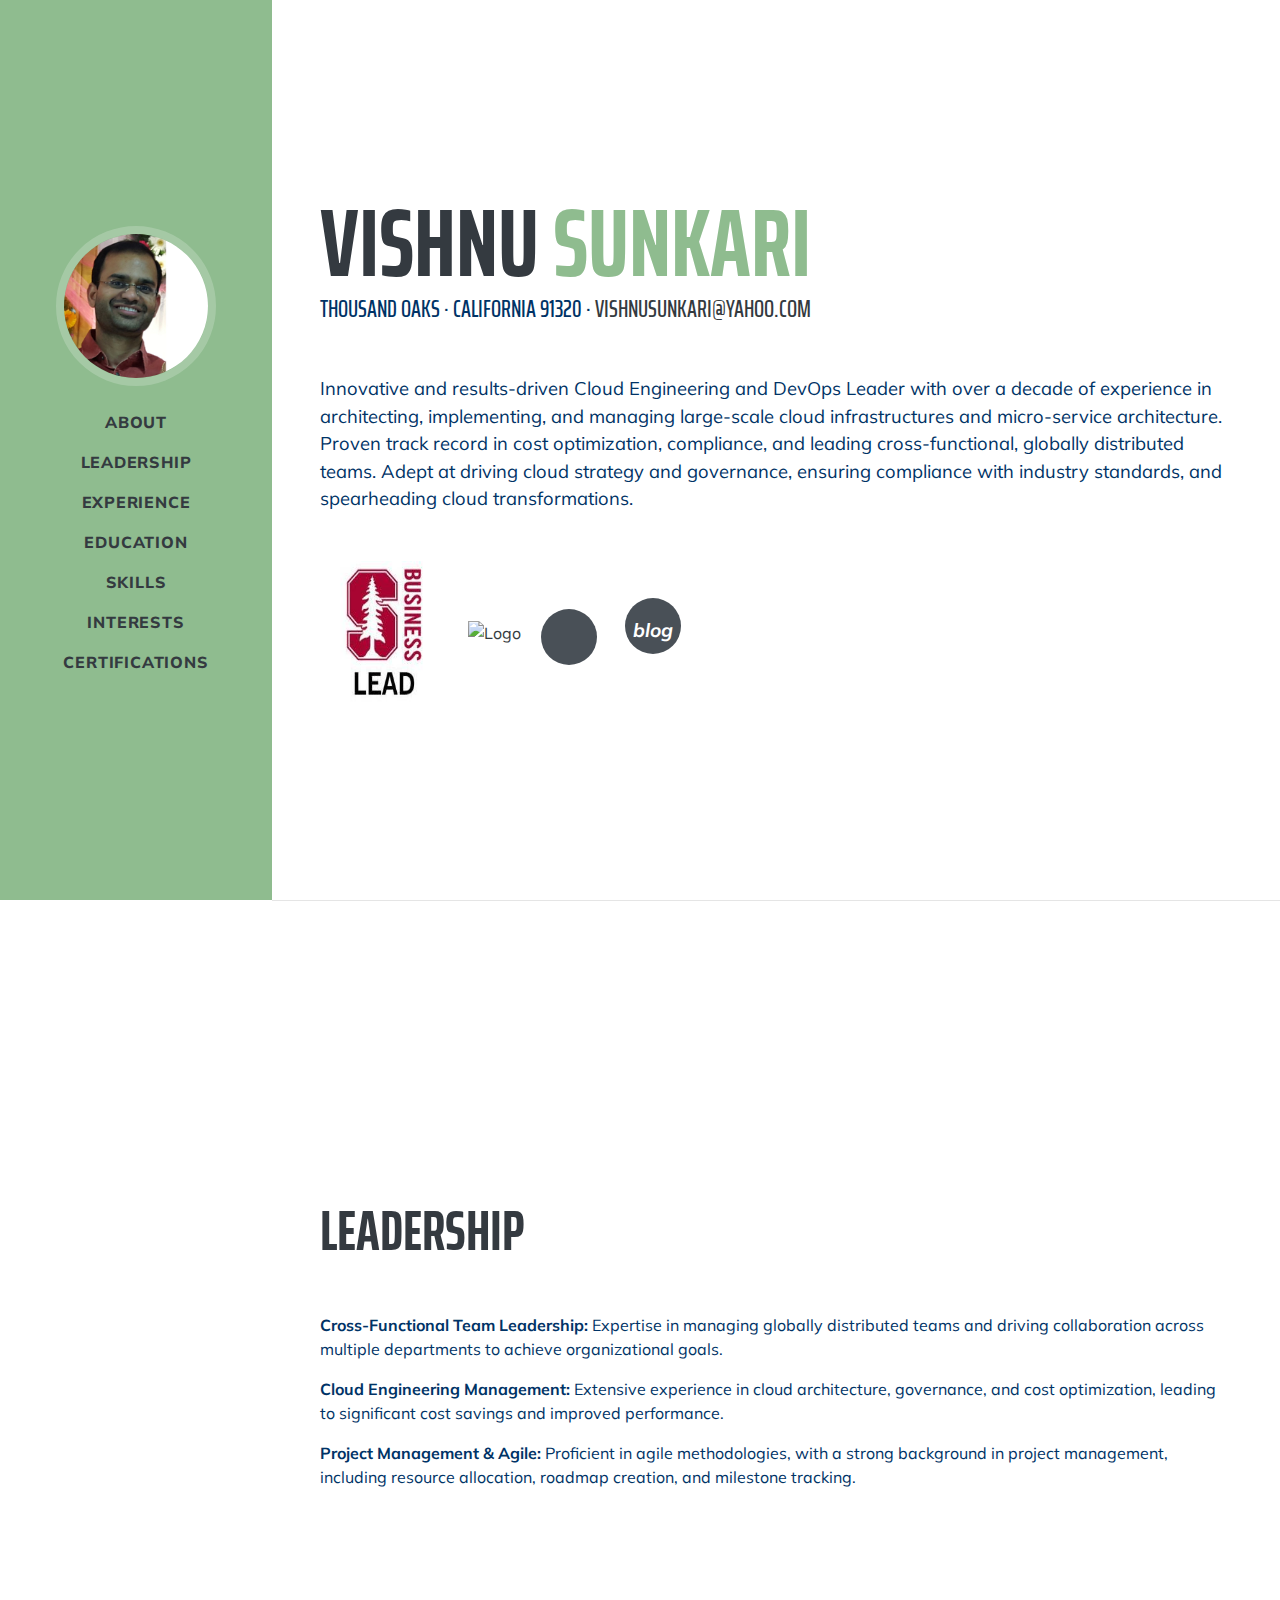
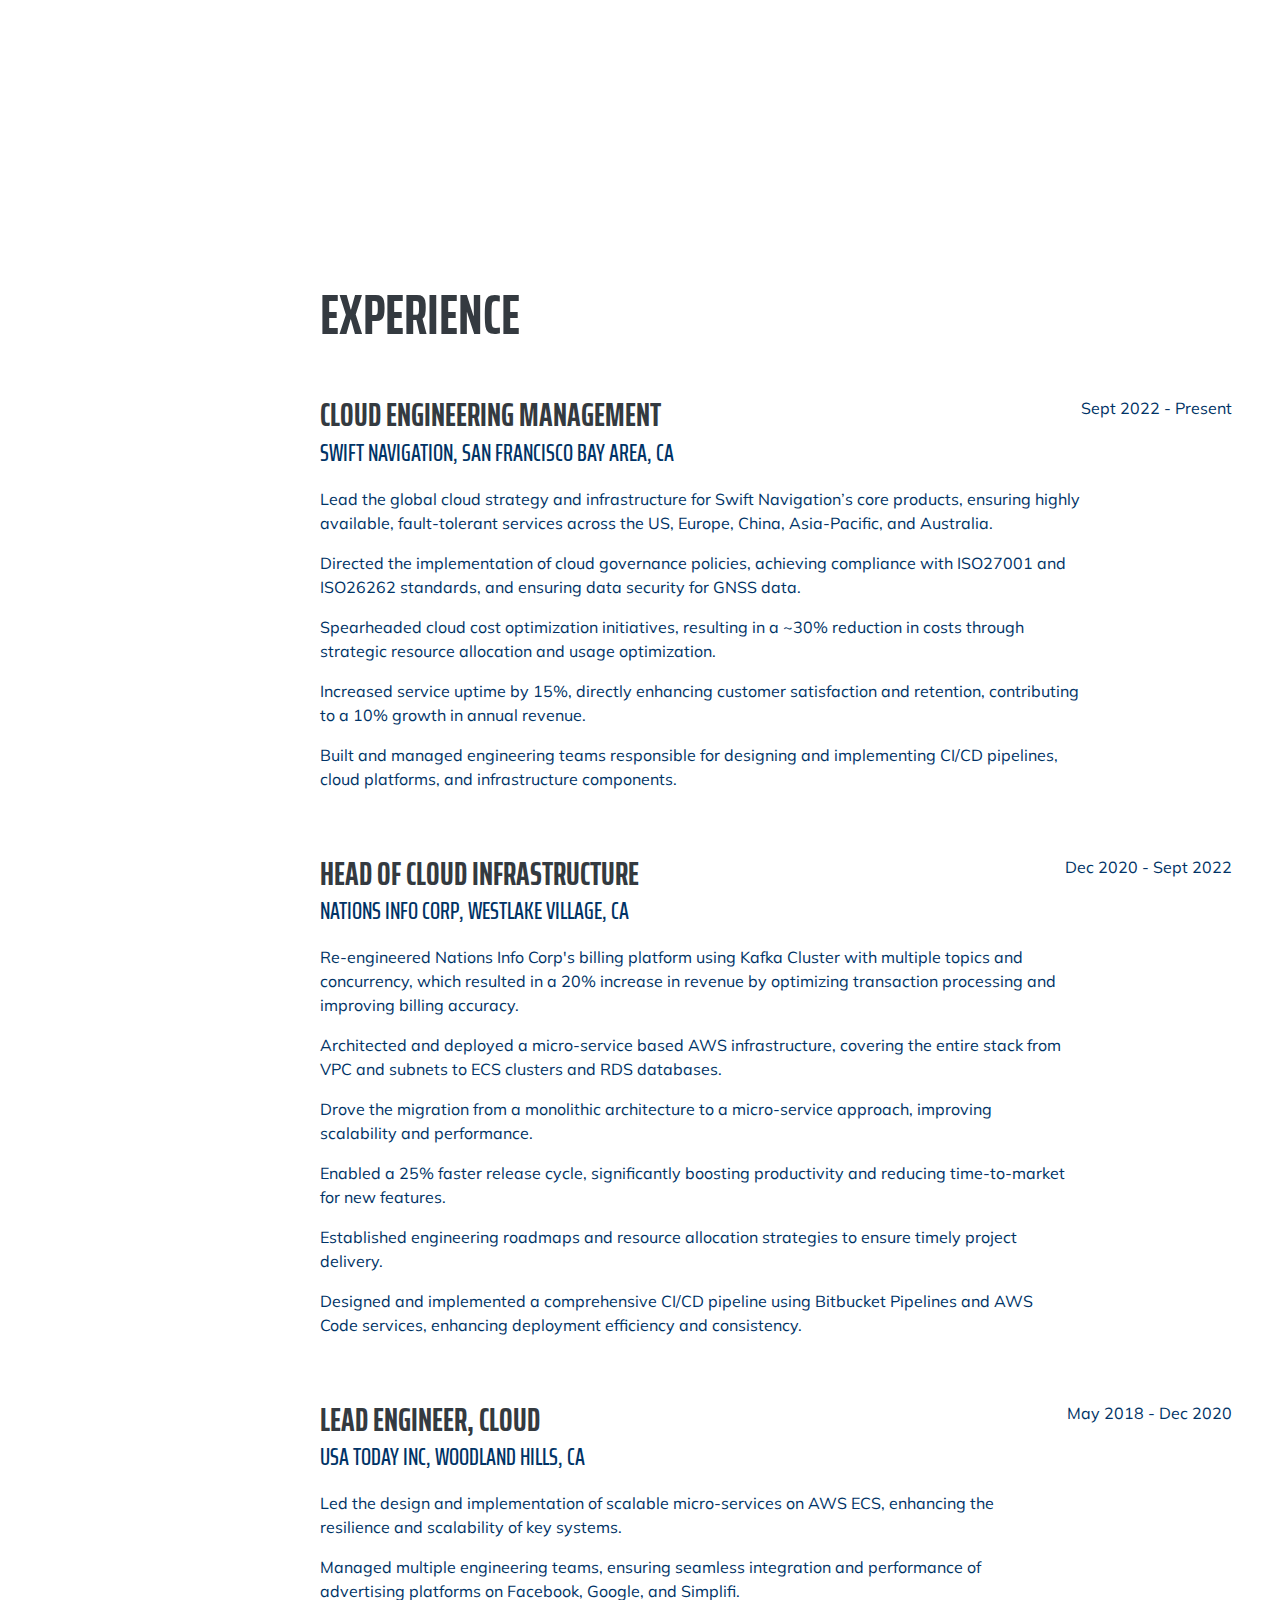
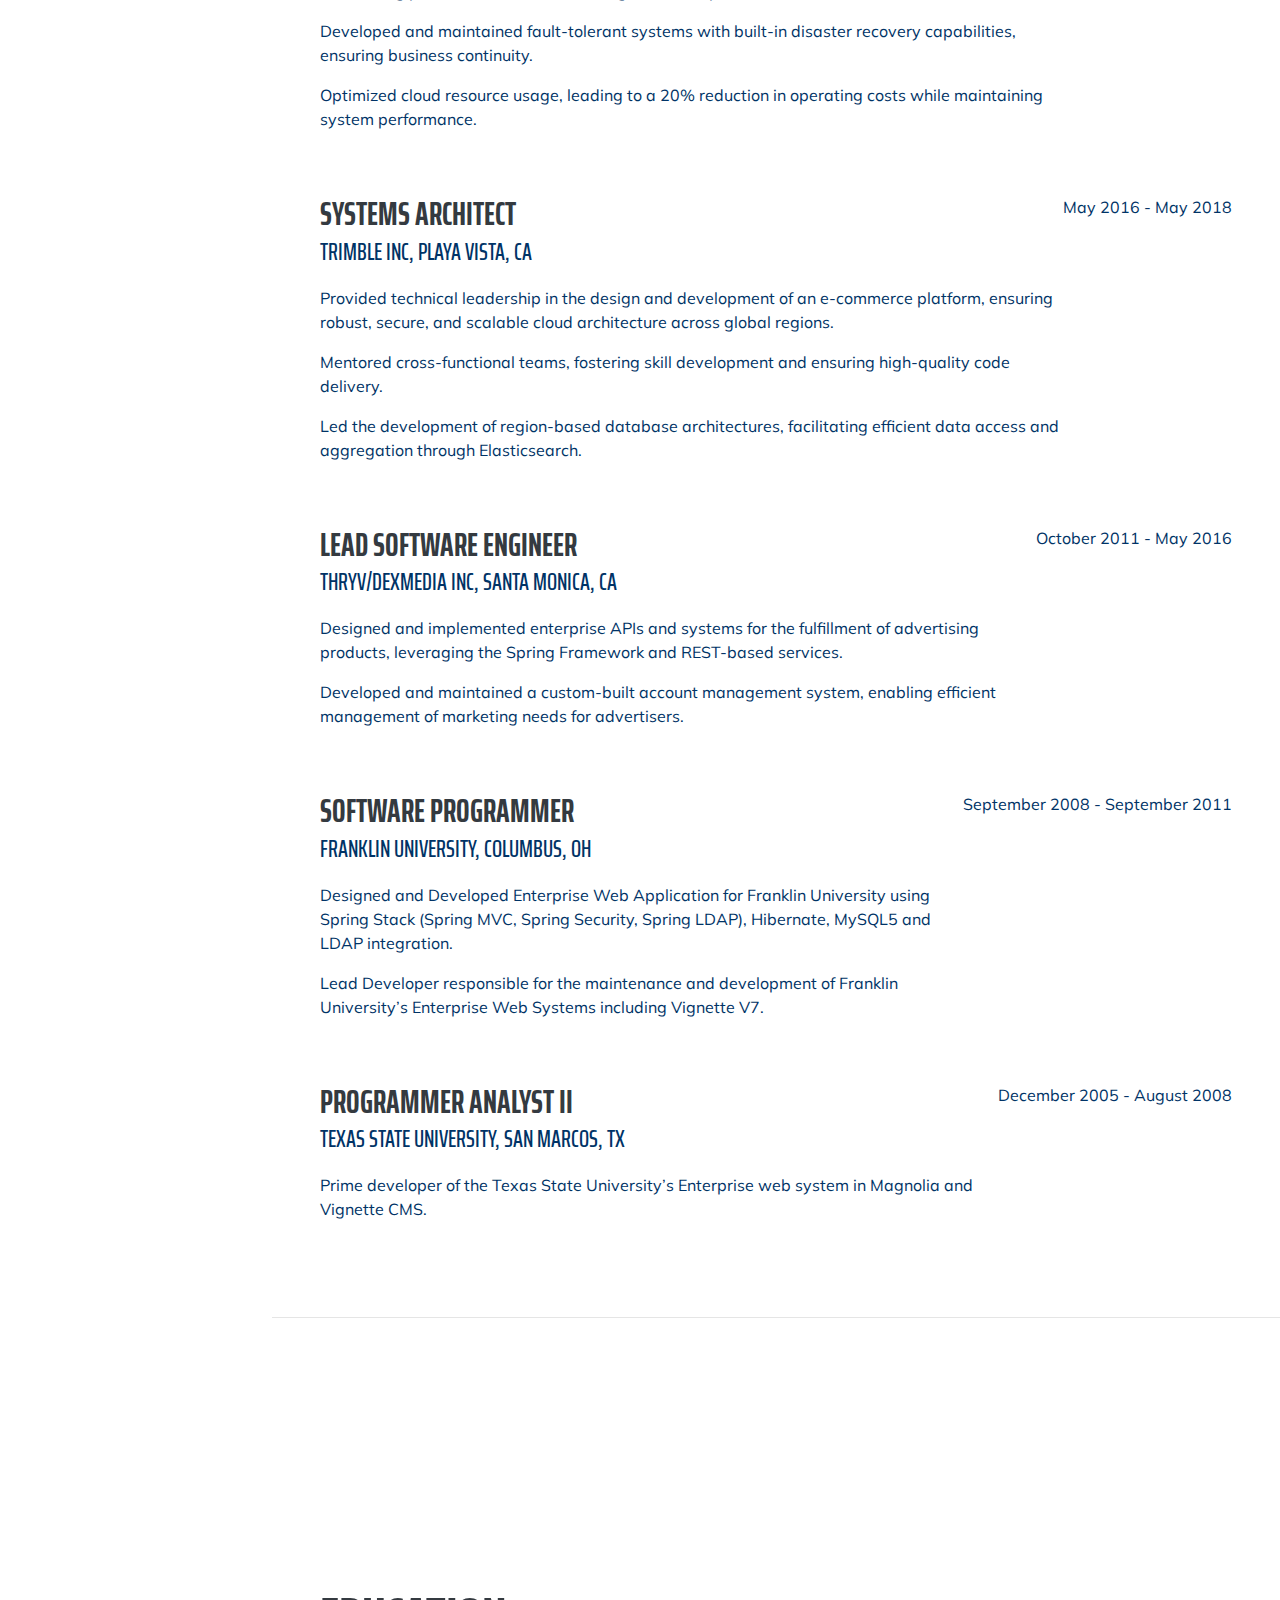
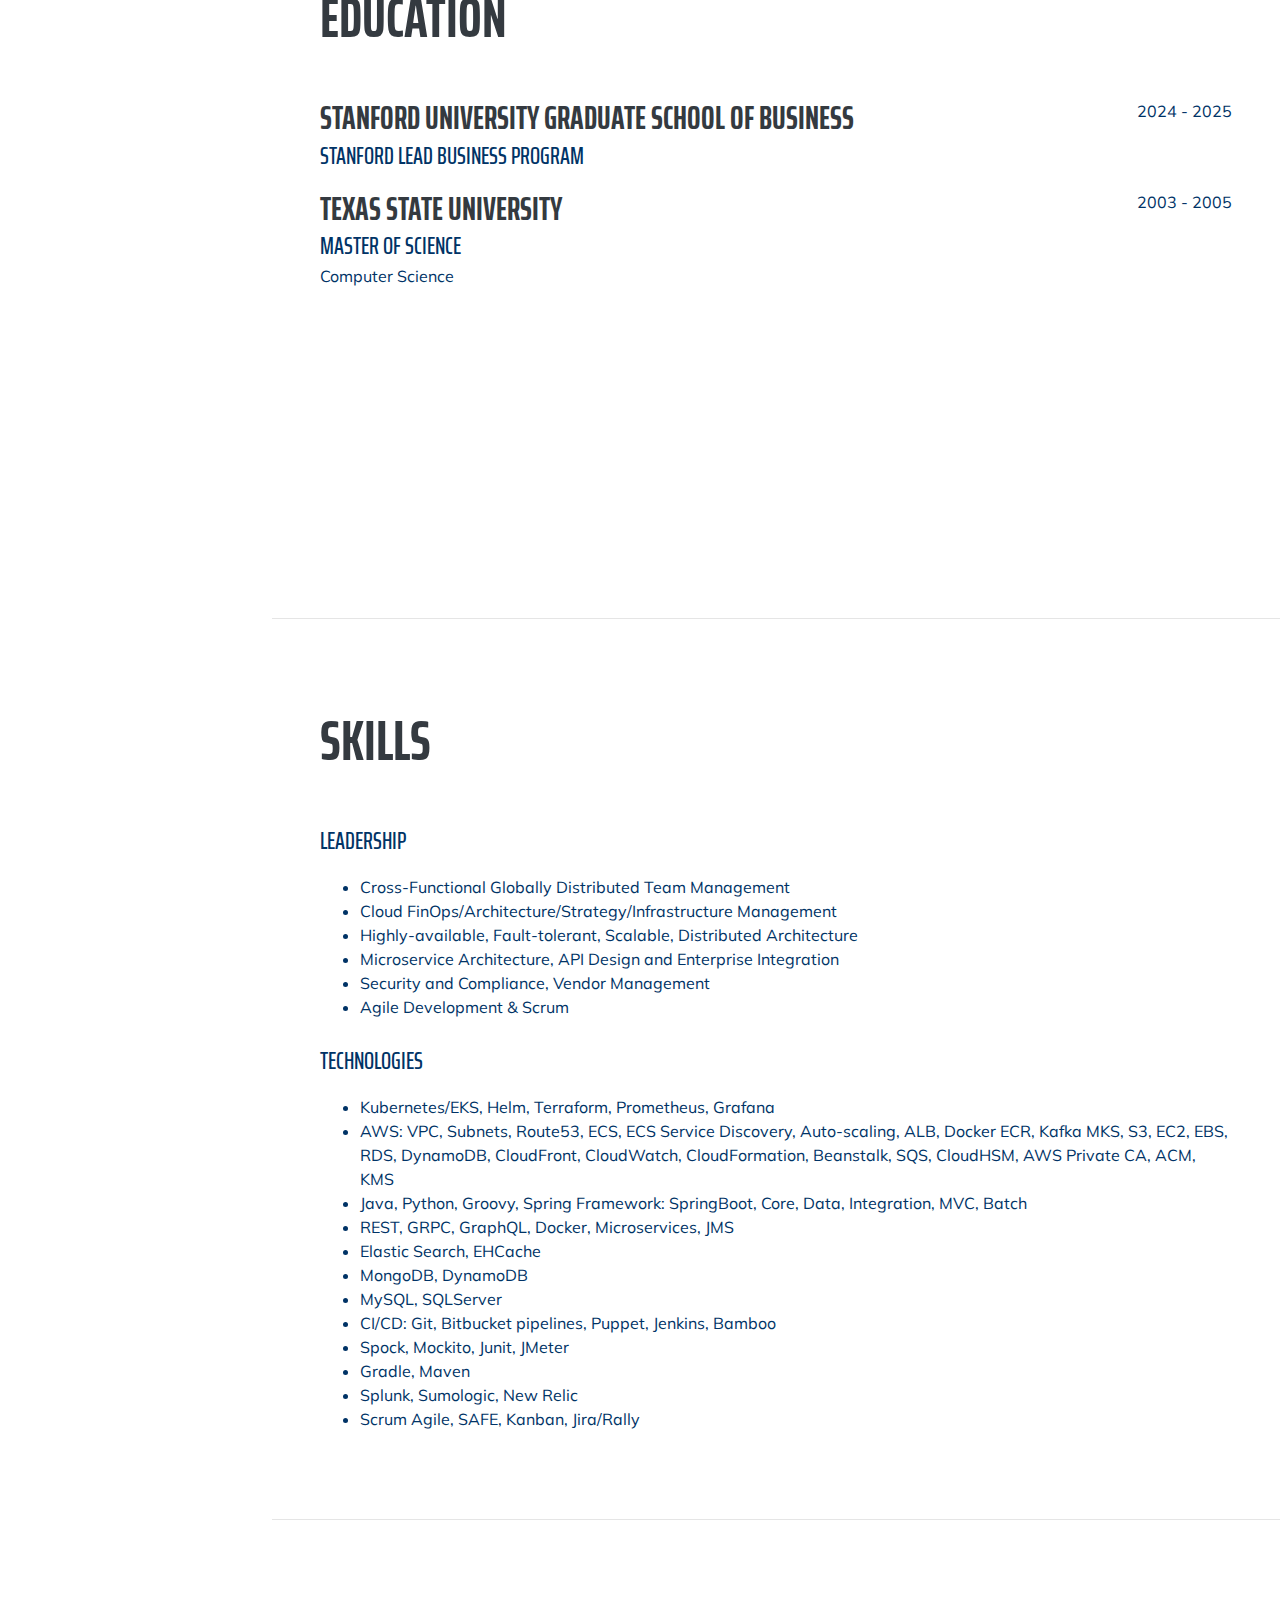
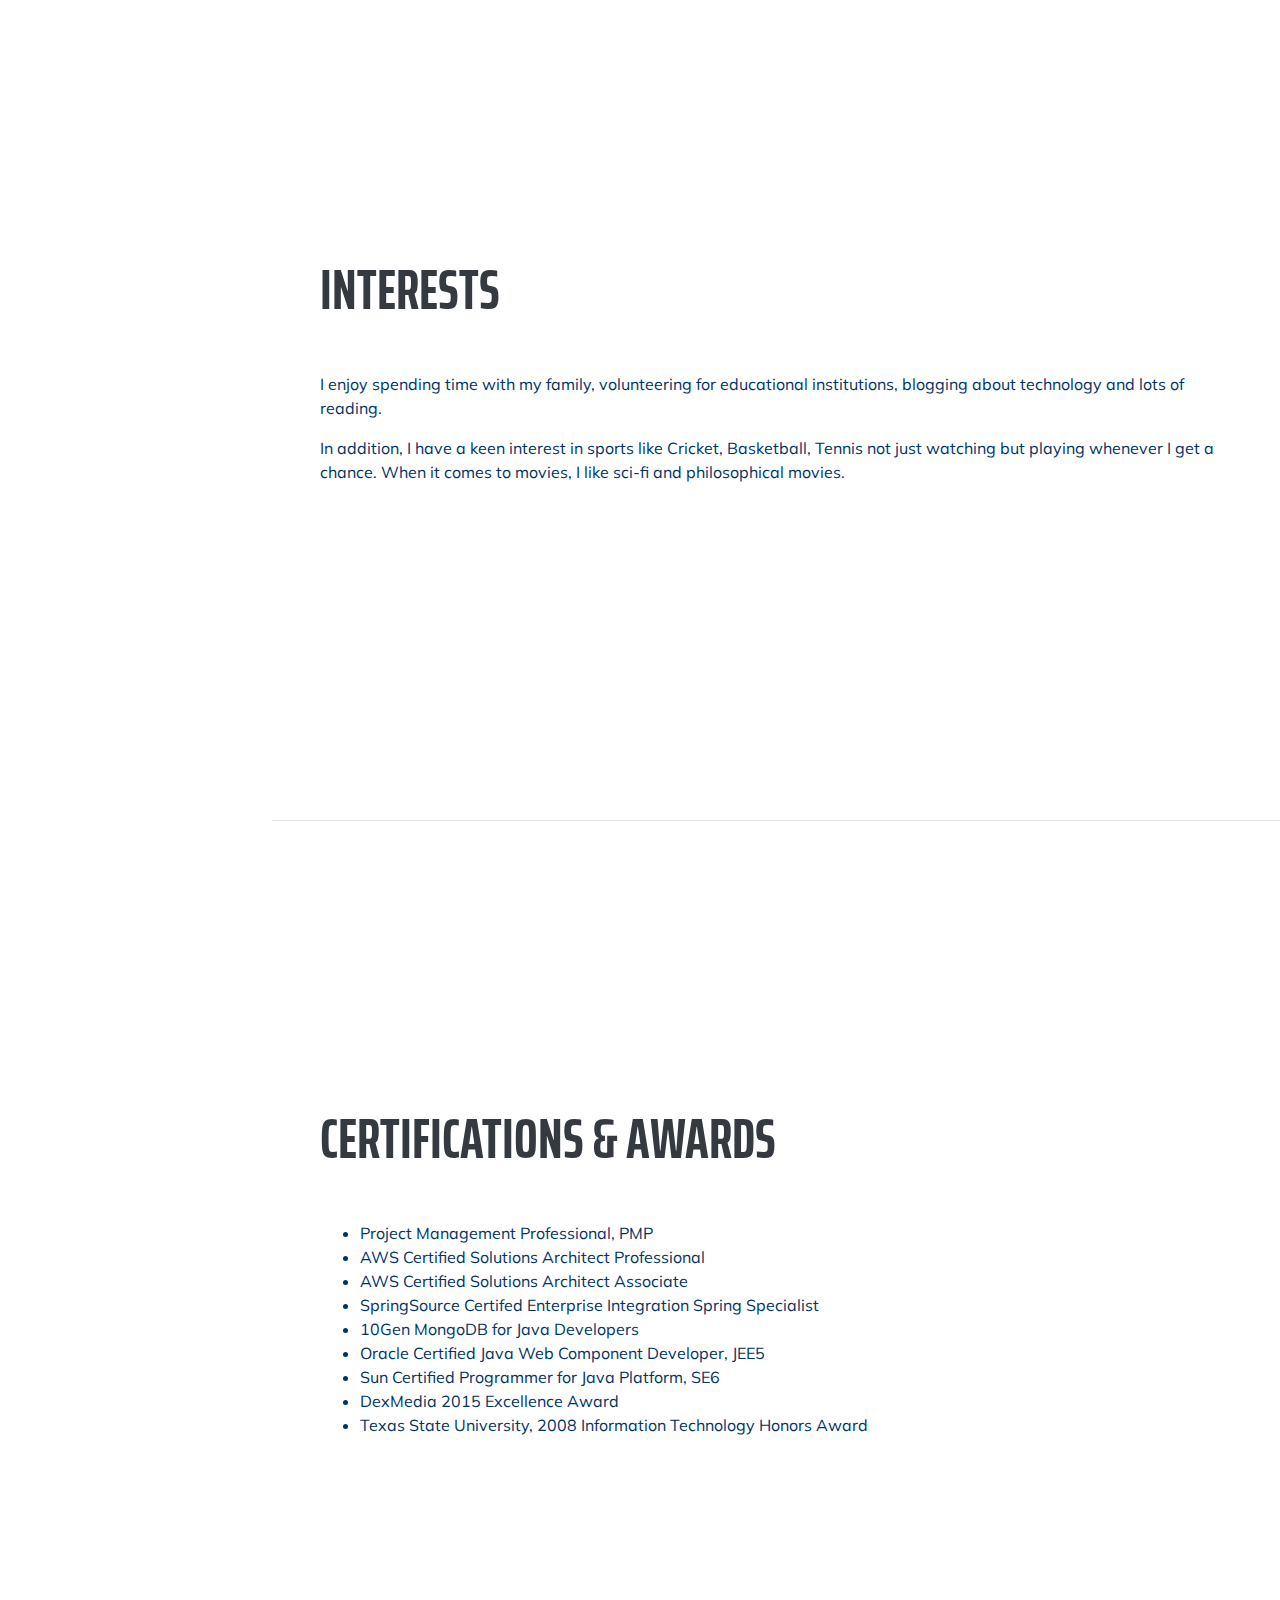
==== commit d60b7eef: "Update resume with Stanford Business LEAD - Sept 2024" ====
--- a/docs/index.html
+++ b/docs/index.html
@@ -55,6 +55,9 @@
                         with industry standards, and spearheading cloud transformations.
                     </p>
                     <div class="social-icons">
+                        <a href="https://www.gsb.stanford.edu/">
+                            <img src="assets/img/stanford_lead_logo.jpeg" alt="Logo" style="height: 9rem; width: 9rem;padding-right:1rem">
+                        </a>
                         <a href="https://execed.extension.ucr.edu/vishnu-sunkari.html">
                             <img src="assets/img/advisor-badge.png" alt="Logo" style="height: 9rem; width: 9rem;padding-right:1rem">
                         </a>
@@ -165,21 +168,21 @@
             <section class="resume-section" id="education">
                 <div class="resume-section-content">
                     <h2 class="mb-5">Education</h2>
+                    <div class="d-flex flex-column flex-md-row justify-content-between">
+                        <div class="flex-grow-1">
+                            <h3 class="mb-0">Stanford University Graduate School of Business</h3>
+                            <div class="subheading">Stanford LEAD Business Program</div>
+                            <p></p>
+                        </div>
+                        <div class="flex-shrink-0">2024 - 2025</div>
+                    </div>
                     <div class="d-flex flex-column flex-md-row justify-content-between mb-5">
                         <div class="flex-grow-1">
                             <h3 class="mb-0">Texas State University</h3>
                             <div class="subheading">Master of Science</div>
                             <p>Computer Science</p>
                         </div>
-                        <div class="flex-shrink-0">August 2003 - December 2005</div>
-                    </div>
-                    <div class="d-flex flex-column flex-md-row justify-content-between">
-                        <div class="flex-grow-1">
-                            <h3 class="mb-0">Kakatiya University</h3>
-                            <div class="subheading">Bachelor of Technology</div>
-                            <p>Computer Science</p>
-                        </div>
-                        <div class="flex-shrink-0">August 1999 - May 2003</div>
+                        <div class="flex-shrink-0">2003 - 2005</div>
                     </div>
                 </div>
             </section>
@@ -246,26 +249,26 @@
                     <h2 class="mb-5">Certifications & Awards</h2>
                     <ul class="fa-ul mb-0">
                         <li>
-                            <span class="fa-li"><i class="fas fa-trophy text-warning"></i></span>AWS Certified Solutions Architect Professional
-                        </li>
-                        <li>
-                            <span class="fa-li"><i class="fas fa-trophy text-warning"></i></span>AWS Certified Solutions Architect Associate
-                        </li>
-                        <li>
-                            <span class="fa-li"><i class="fas fa-trophy text-warning"></i></span>SpringSource Certifed Enterprise Integration Spring Specialist
-                        </li>
-                        <li>
-                            <span class="fa-li"><i class="fas fa-trophy text-warning"></i></span>10Gen MongoDB for Java Developers
-                        </li>
-                        <li>
-                            <span class="fa-li"><i class="fas fa-trophy text-warning"></i></span>Oracle Certified Web Component Developer, JEE5
-                        </li>
-                        <li>
-                            <span class="fa-li"><i class="fas fa-trophy text-warning"></i></span>Sun Certified Programmer for Java Platform, SE6
-                        </li>
-                        <li>
                             <span class="fa-li"><i class="fas fa-trophy text-warning"></i></span>Project Management Professional, PMP
                             <!--<span class="fa-li"><i class="fas fa-trophy text-warning"></i></span>1<sup>st</sup>Project Management Professional, PMP-->
+                        </li>
+                        <li>
+                            <span class="fa-li"><i class="fas fa-trophy text-warning"></i></span>AWS Certified Solutions Architect Professional
+                        </li>
+                        <li>
+                            <span class="fa-li"><i class="fas fa-trophy text-warning"></i></span>AWS Certified Solutions Architect Associate
+                        </li>
+                        <li>
+                            <span class="fa-li"><i class="fas fa-trophy text-warning"></i></span>SpringSource Certifed Enterprise Integration Spring Specialist
+                        </li>
+                        <li>
+                            <span class="fa-li"><i class="fas fa-trophy text-warning"></i></span>10Gen MongoDB for Java Developers
+                        </li>
+                        <li>
+                            <span class="fa-li"><i class="fas fa-trophy text-warning"></i></span>Oracle Certified Java Web Component Developer, JEE5
+                        </li>
+                        <li>
+                            <span class="fa-li"><i class="fas fa-trophy text-warning"></i></span>Sun Certified Programmer for Java Platform, SE6
                         </li>
                         <li>
                             <span class="fa-li"><i class="fas fa-trophy text-warning"></i></span>DexMedia 2015 Excellence Award
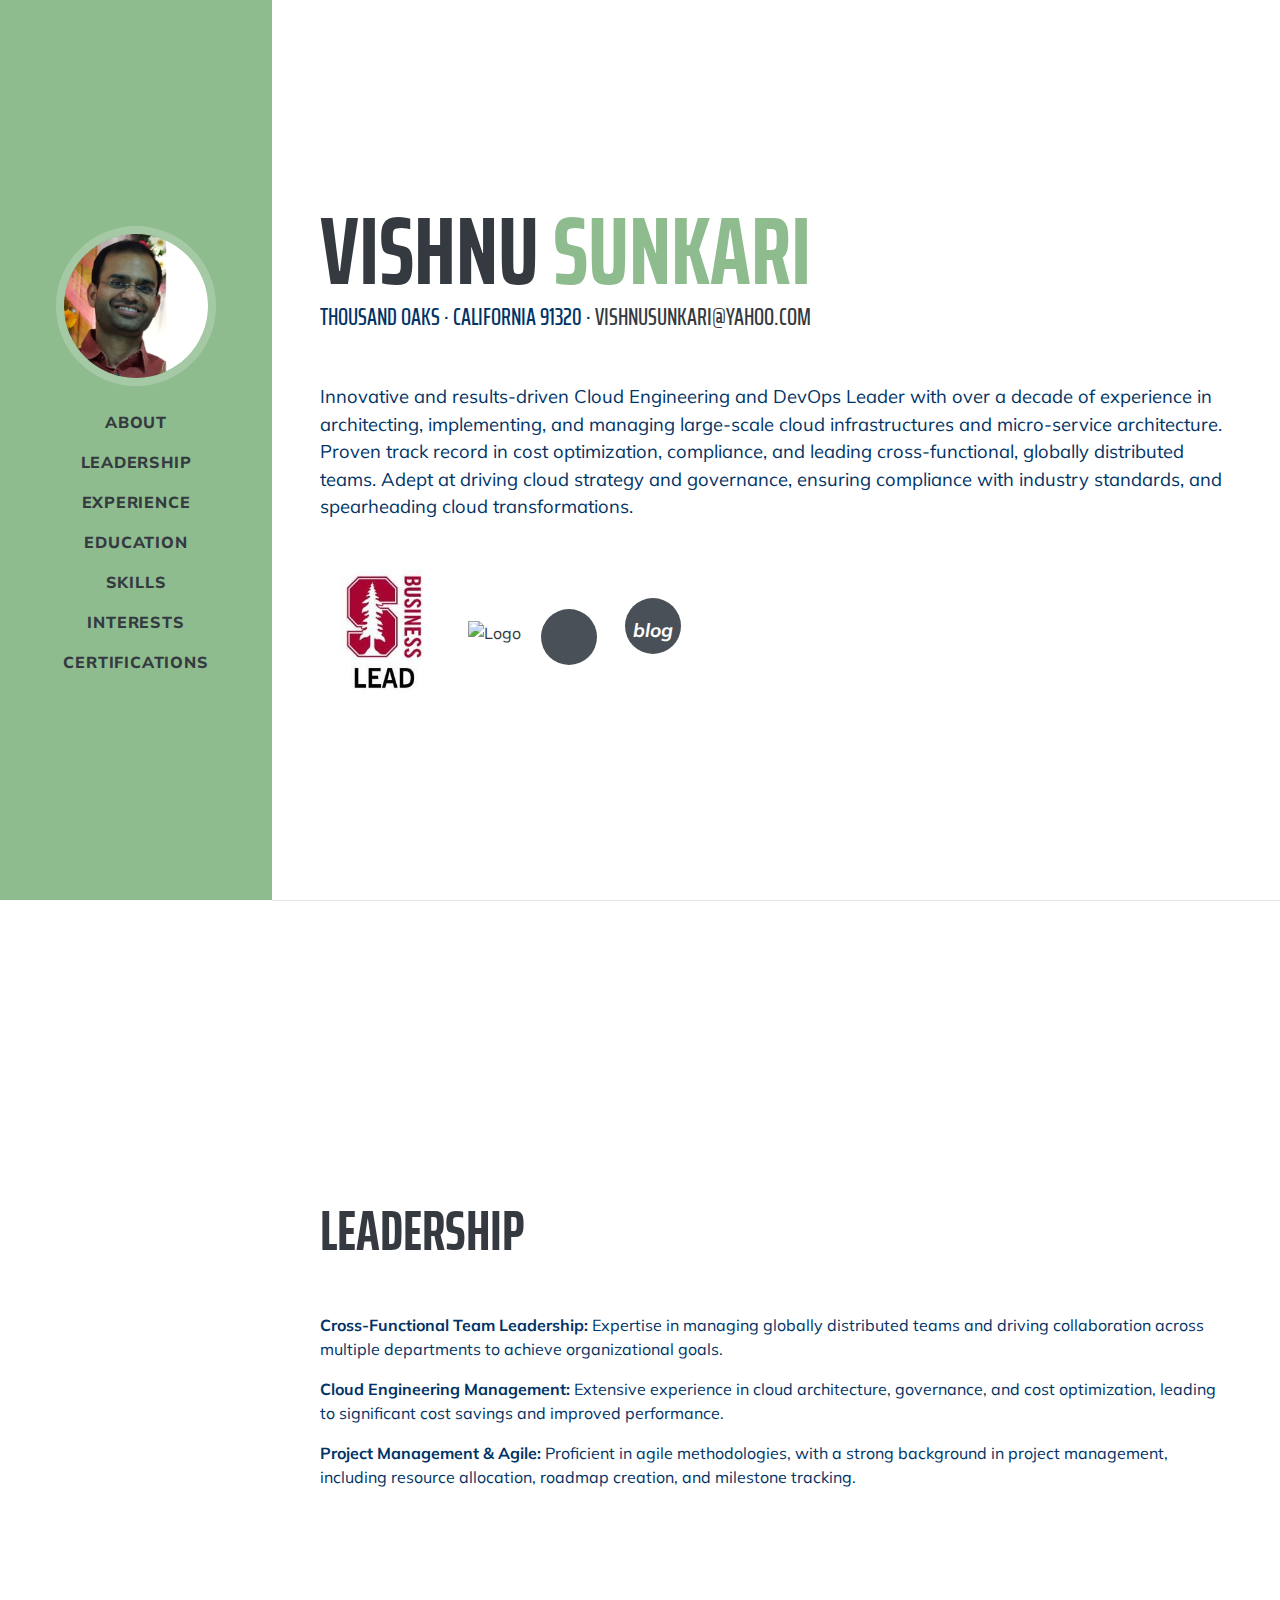
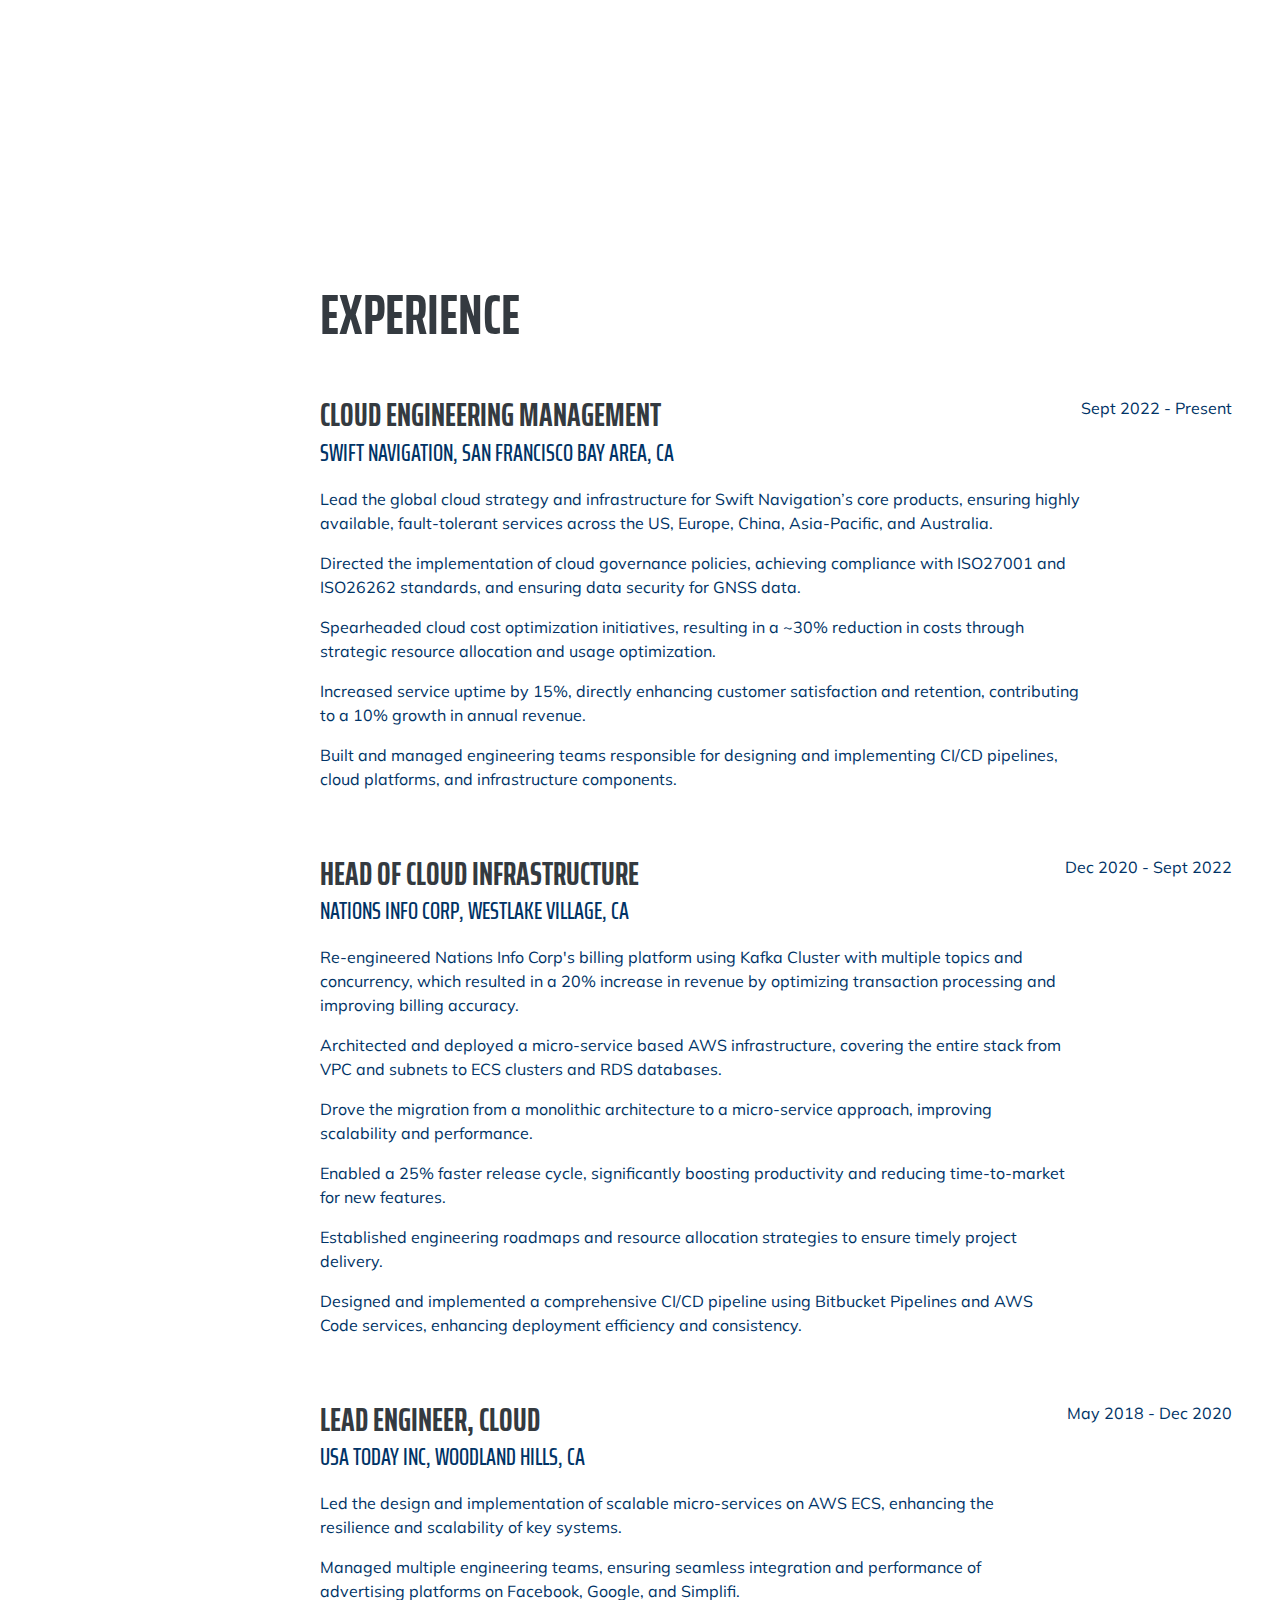
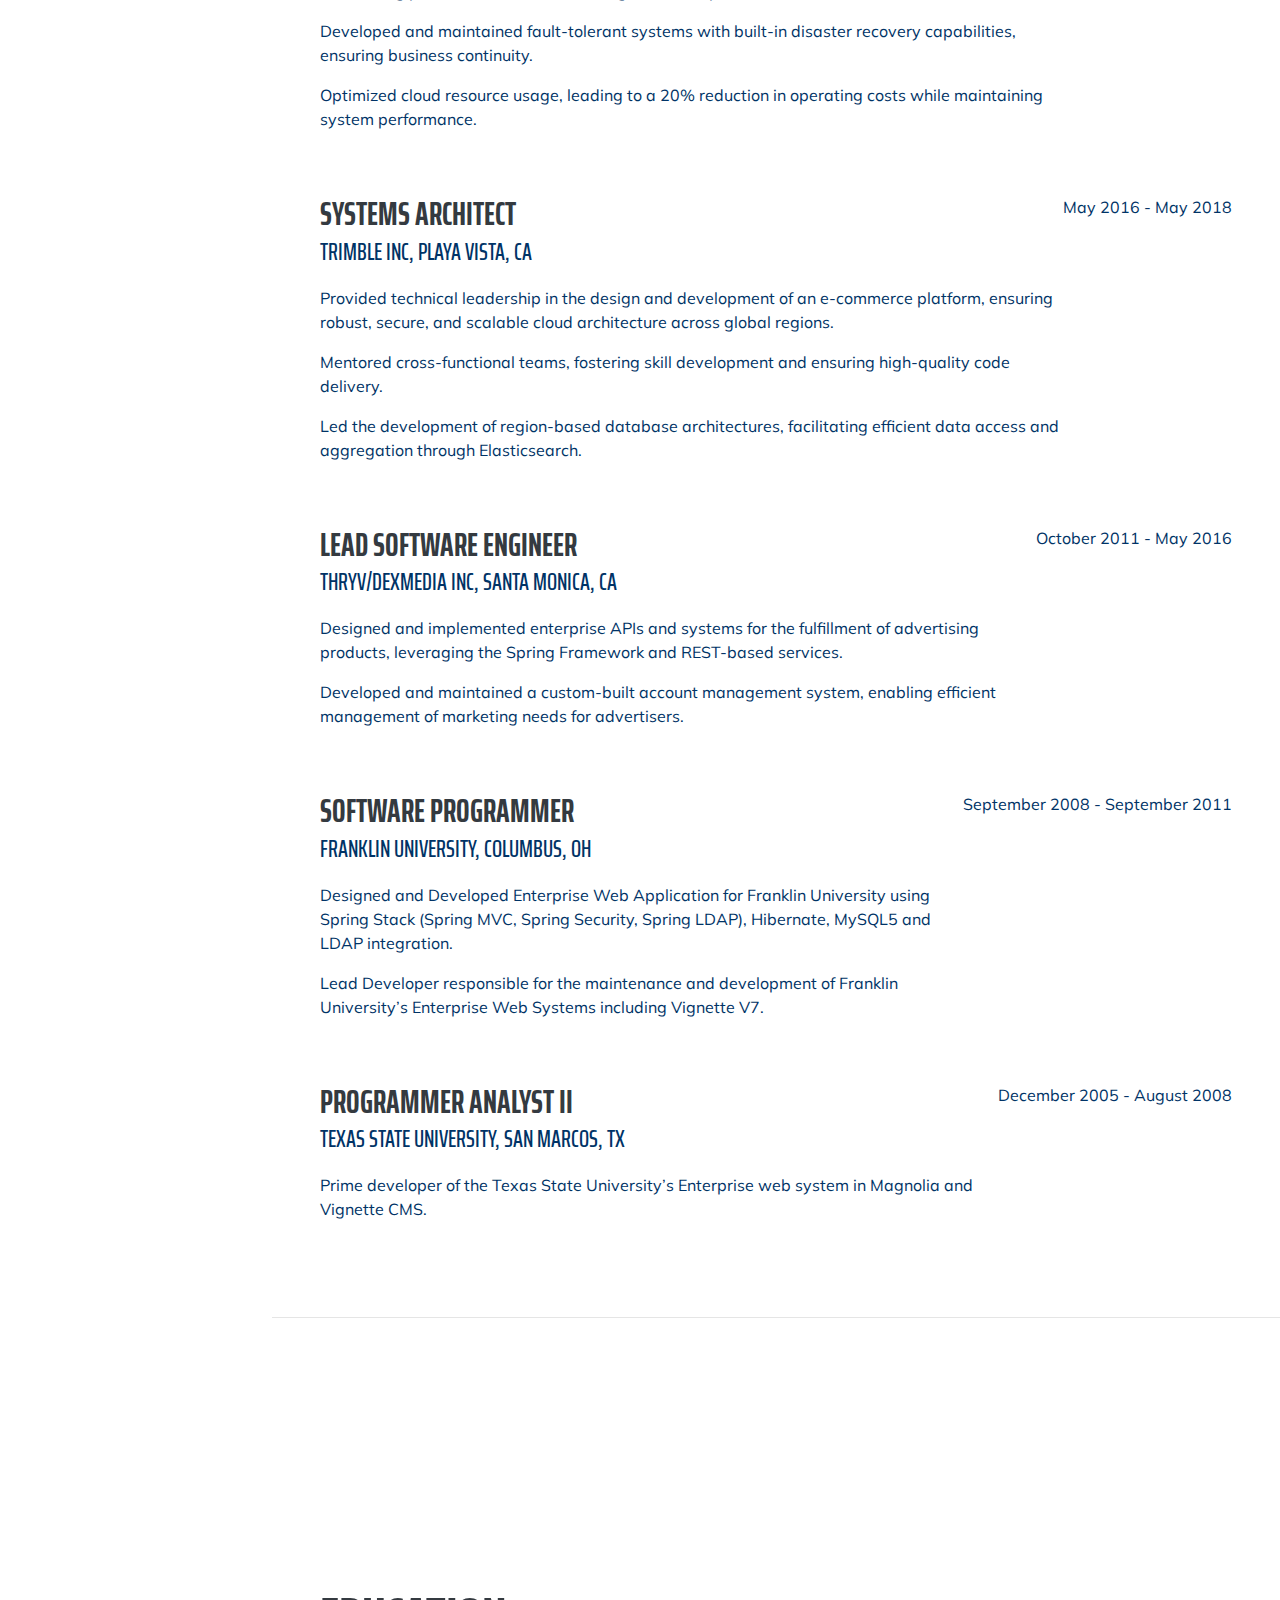
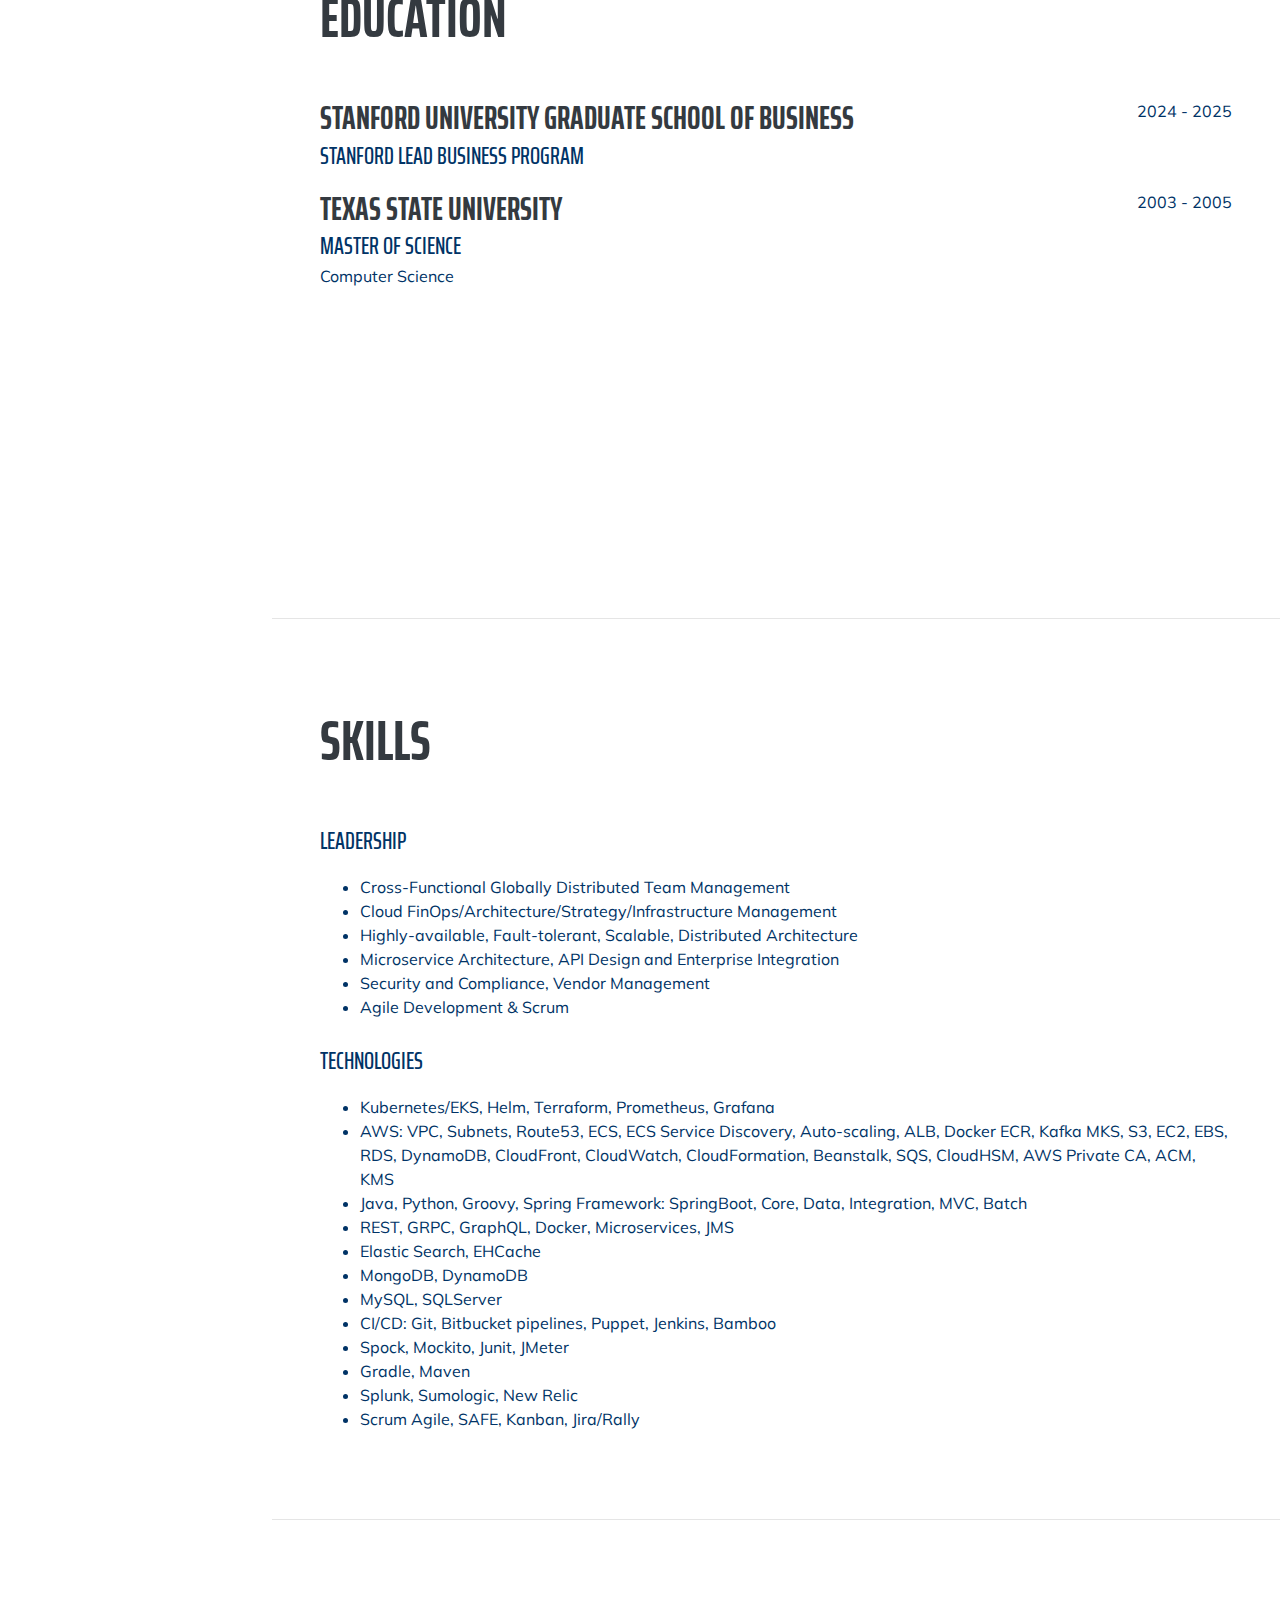
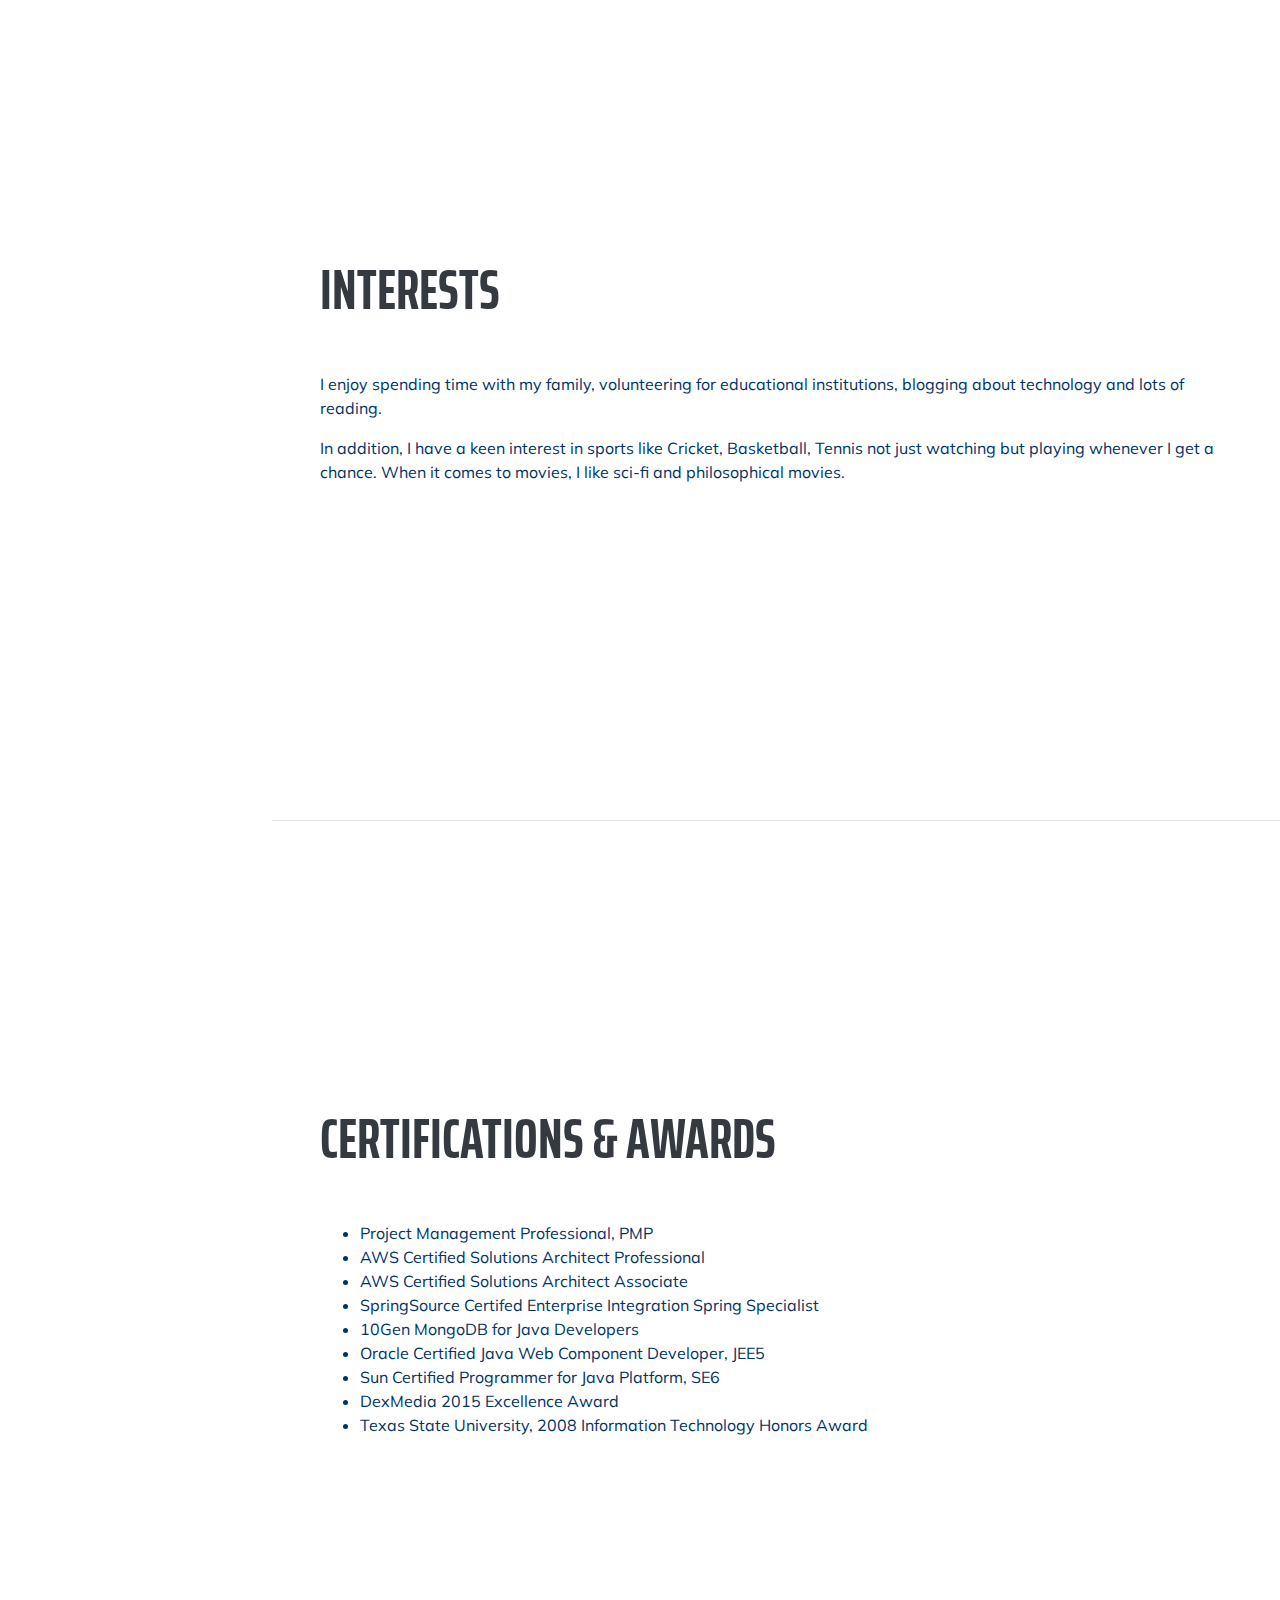
==== commit 8dcde9b2: "Update logo dims change - Sept 2024" ====
--- a/docs/index.html
+++ b/docs/index.html
@@ -56,10 +56,10 @@
                     </p>
                     <div class="social-icons">
                         <a href="https://www.gsb.stanford.edu/">
-                            <img src="assets/img/stanford_lead_logo.jpeg" alt="Logo" style="height: 9rem; width: 9rem;padding-right:1rem">
+                            <img src="assets/img/stanford_lead_logo.jpeg" alt="Logo" style="height: 8rem; width: 9rem;padding-right:1rem">
                         </a>
                         <a href="https://execed.extension.ucr.edu/vishnu-sunkari.html">
-                            <img src="assets/img/advisor-badge.png" alt="Logo" style="height: 9rem; width: 9rem;padding-right:1rem">
+                            <img src="assets/img/advisor-badge.png" alt="Logo" style="height: 6rem; width: 8rem;padding-right:1rem">
                         </a>
                         <a class="social-icon" href="https://www.linkedin.com/pub/vishnu-sunkari/a/404/72a"><i class="fab fa-linkedin-in"></i></a>
                         <a class="social-icon" href="http://techgry.com"><i class="summary-link">blog</i></a>
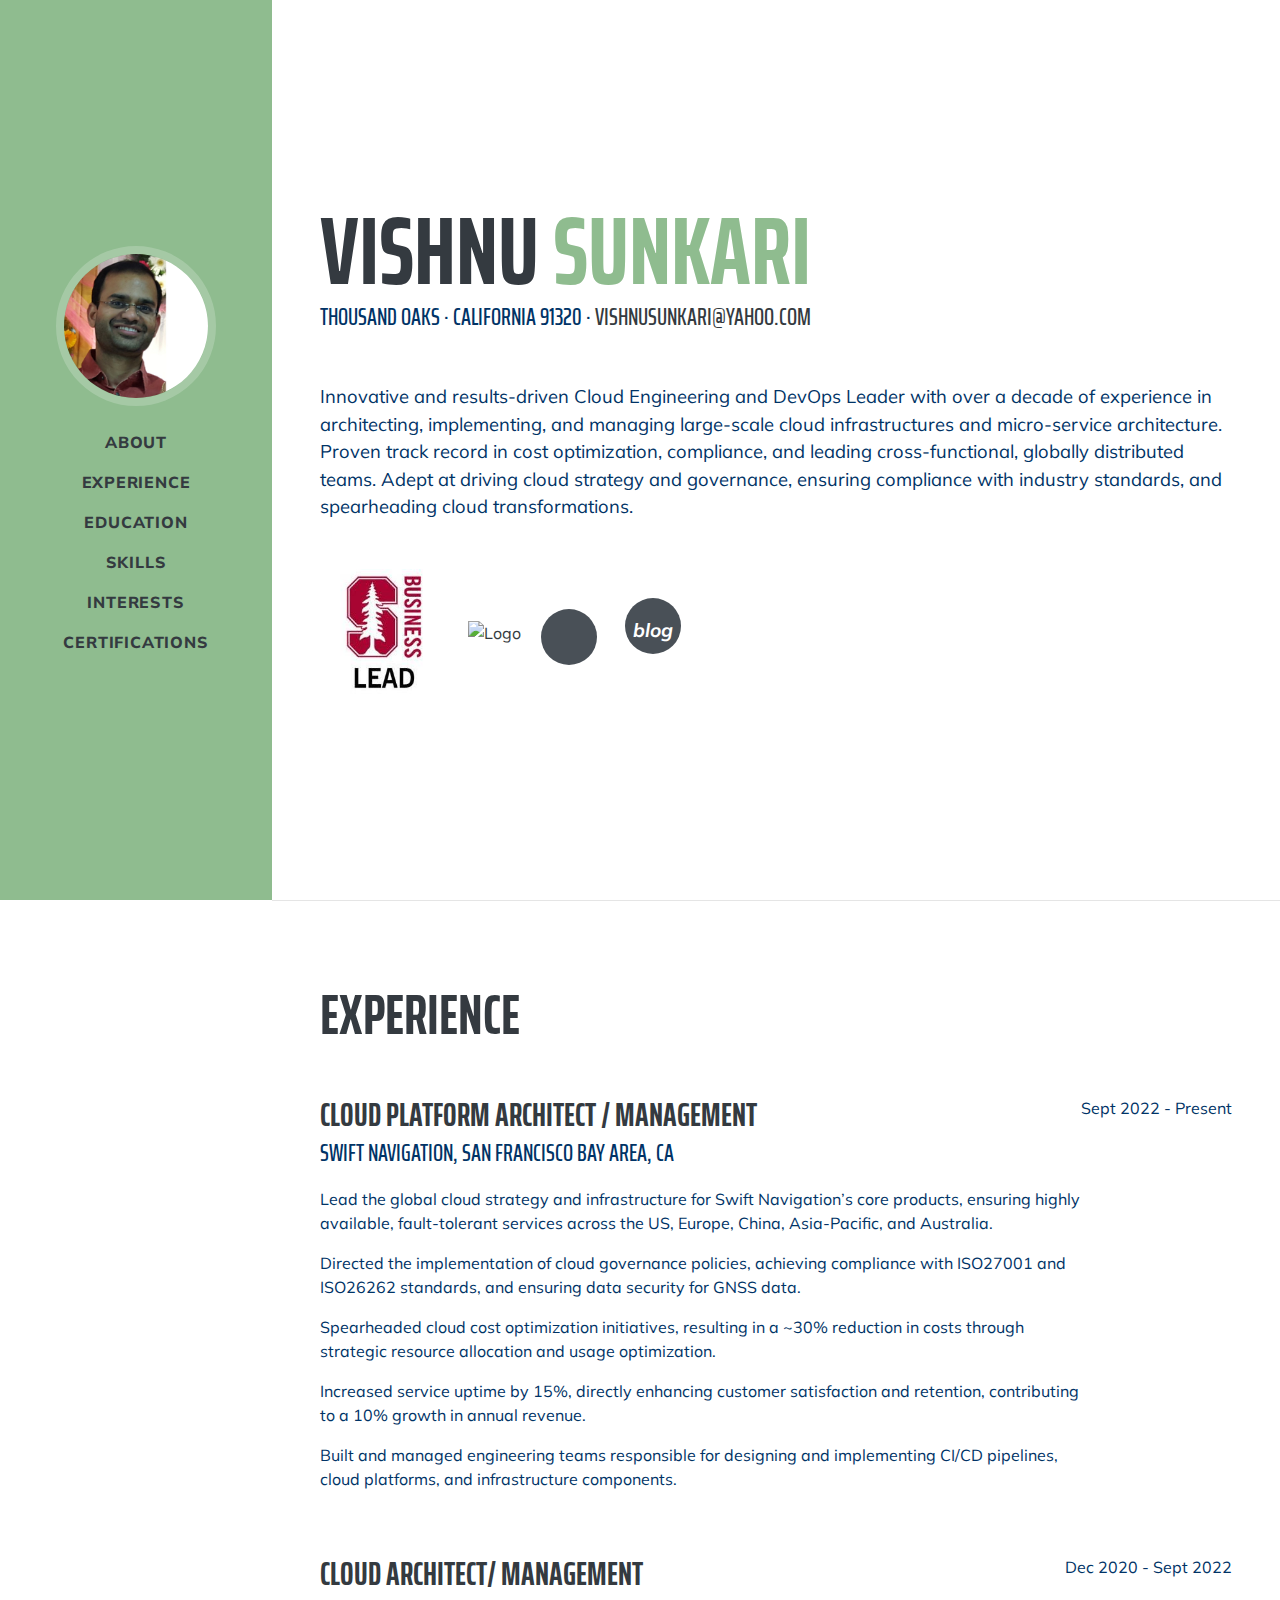
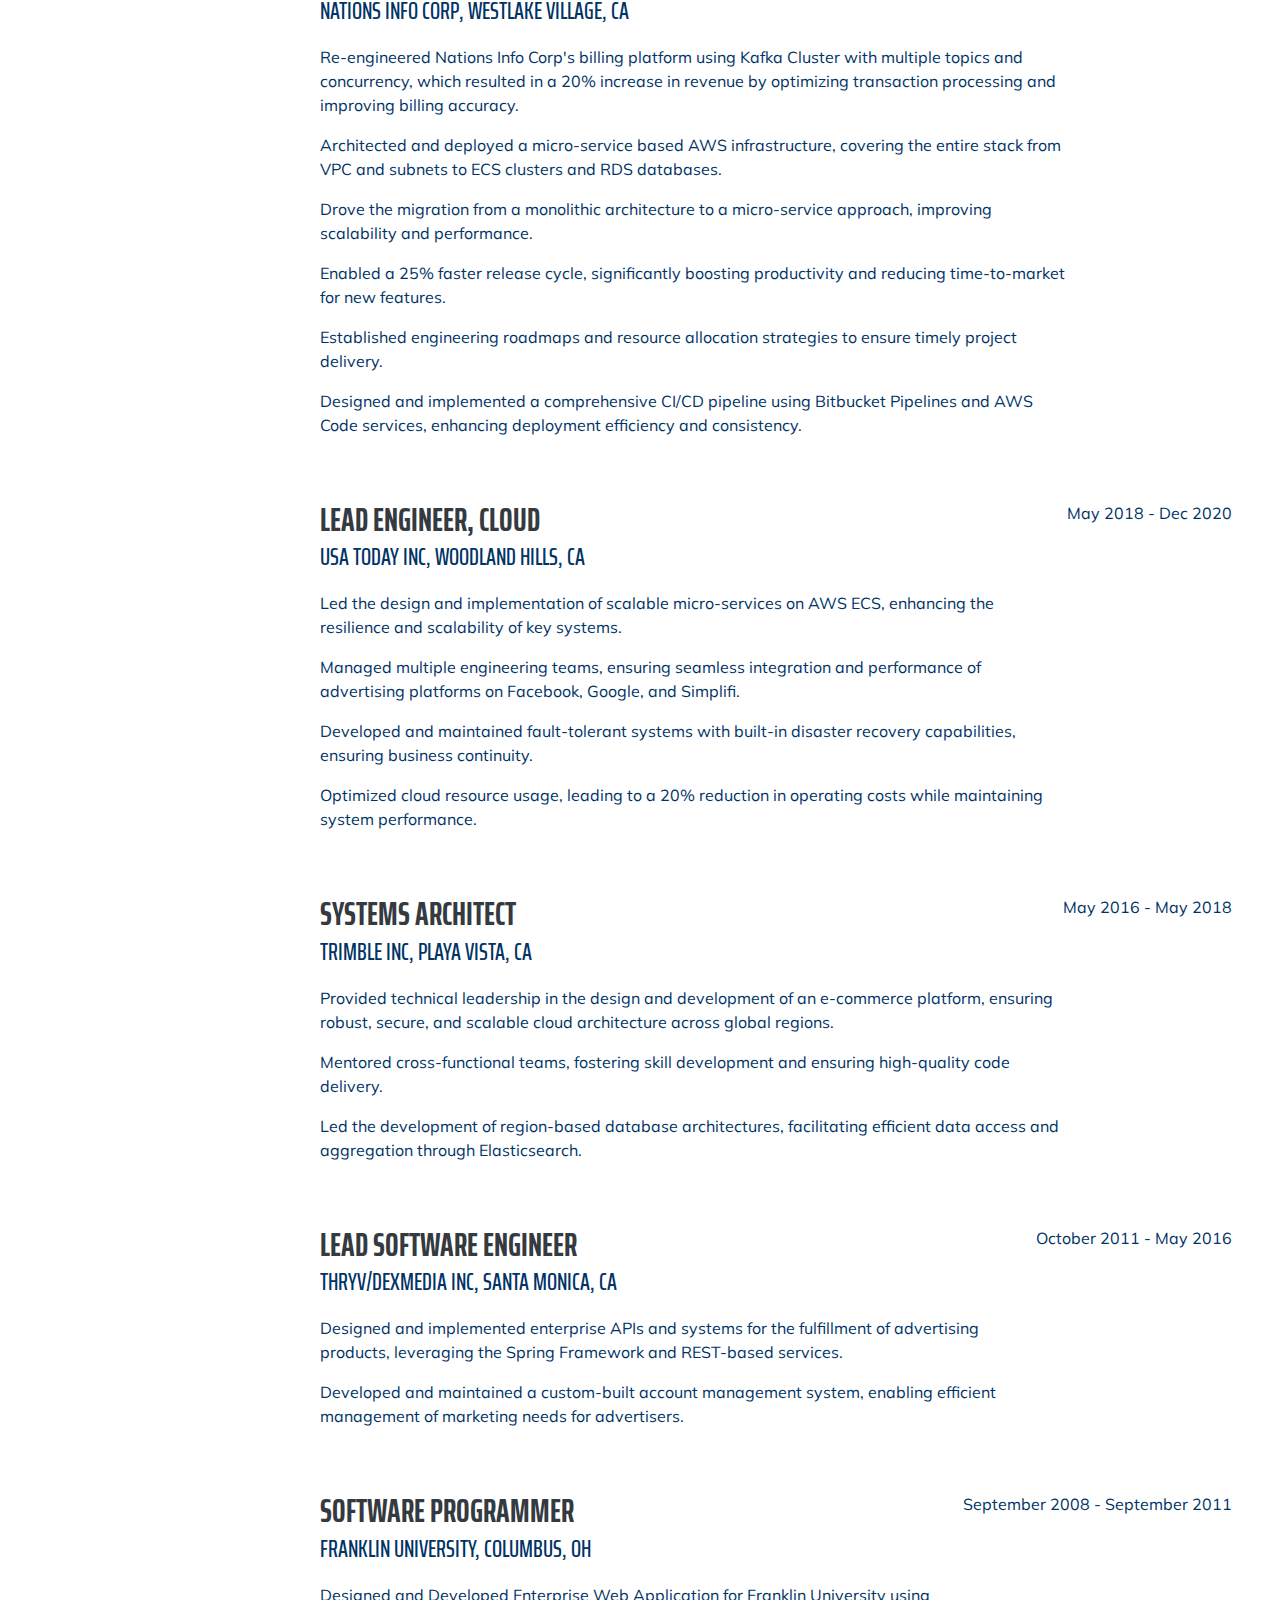
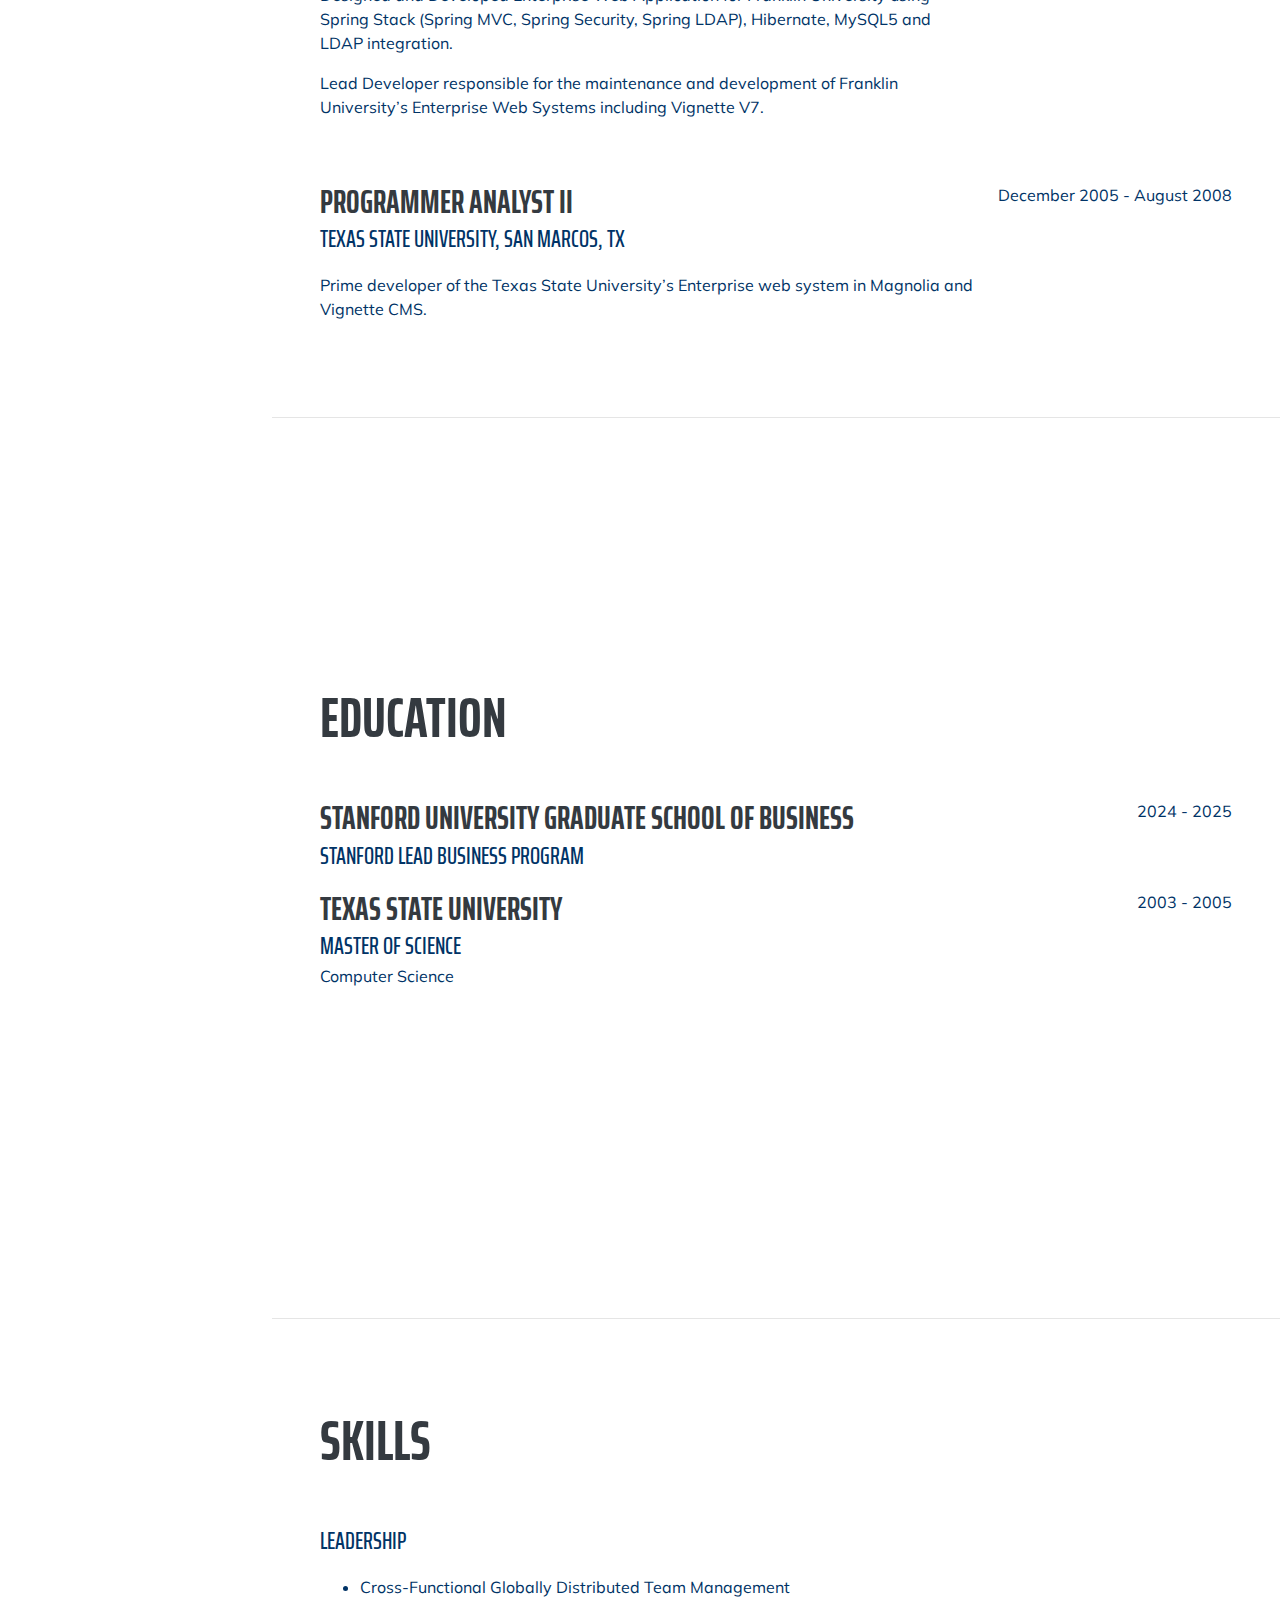
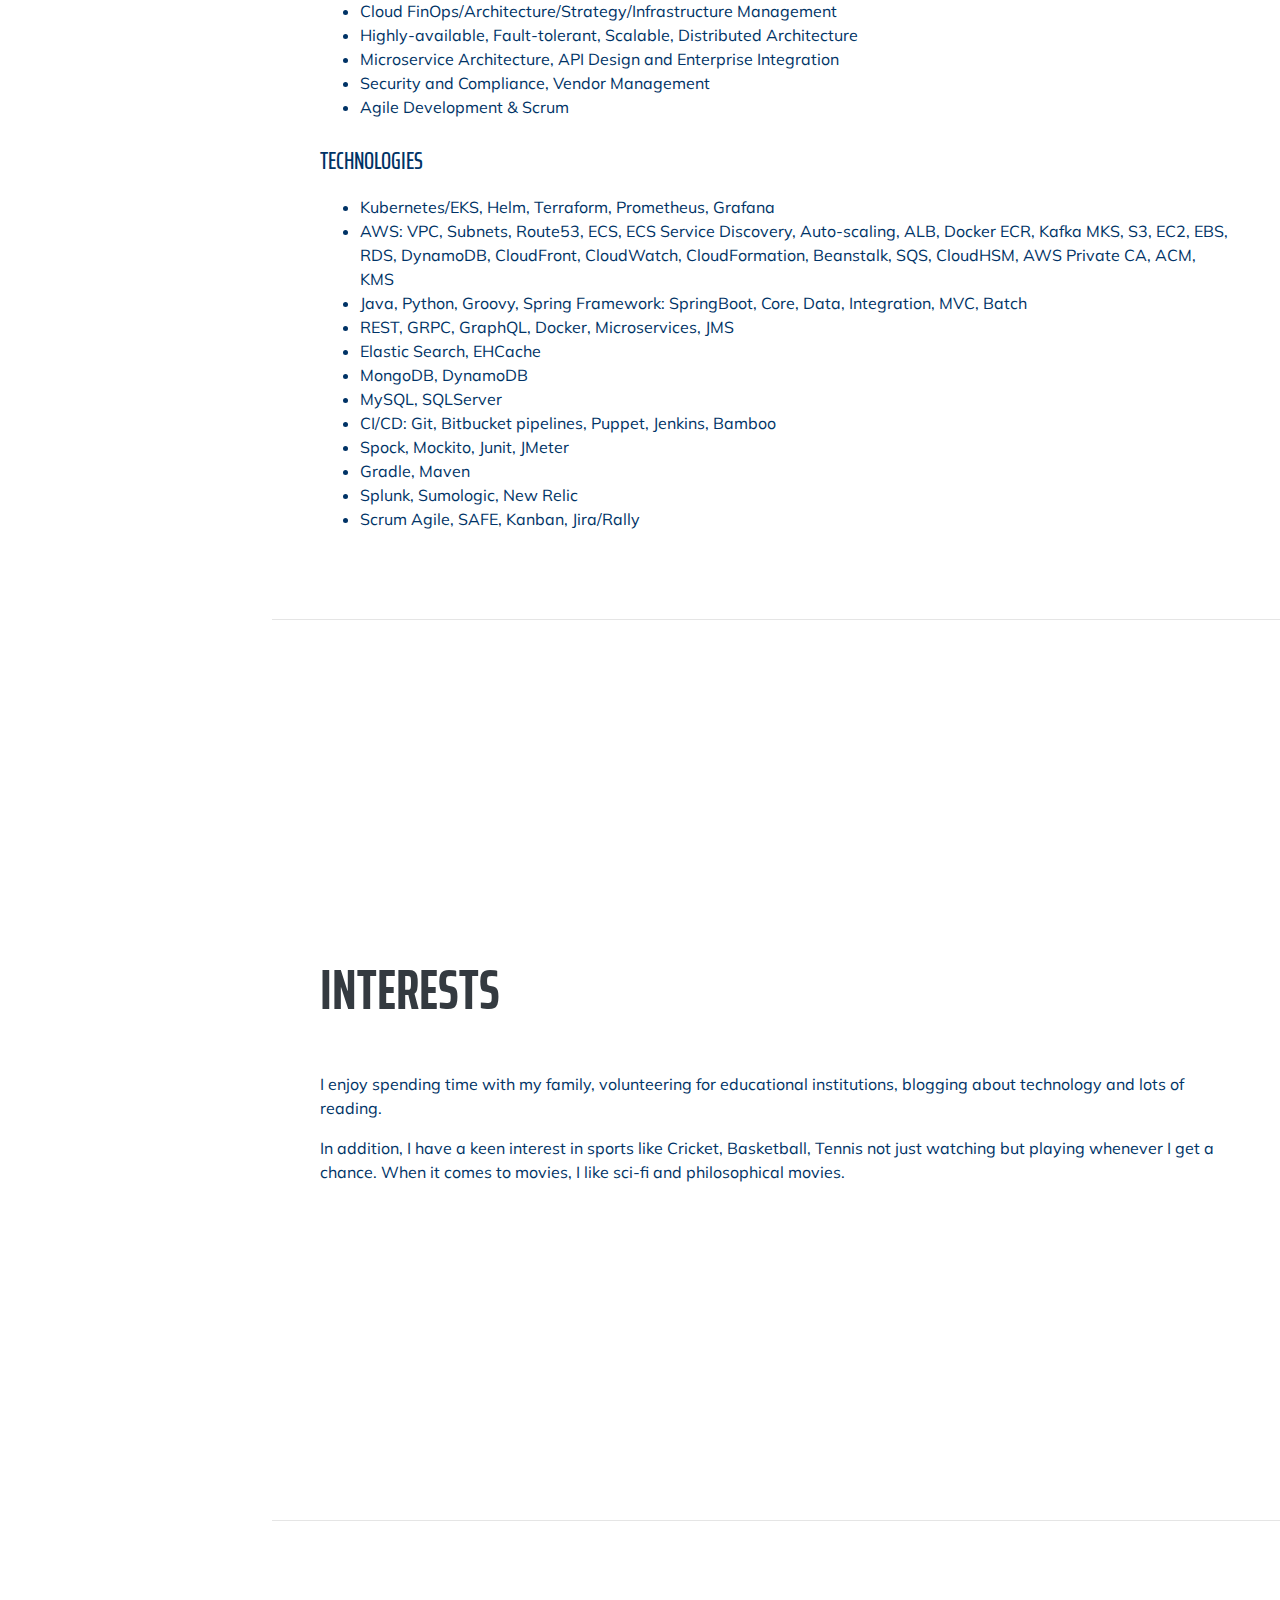
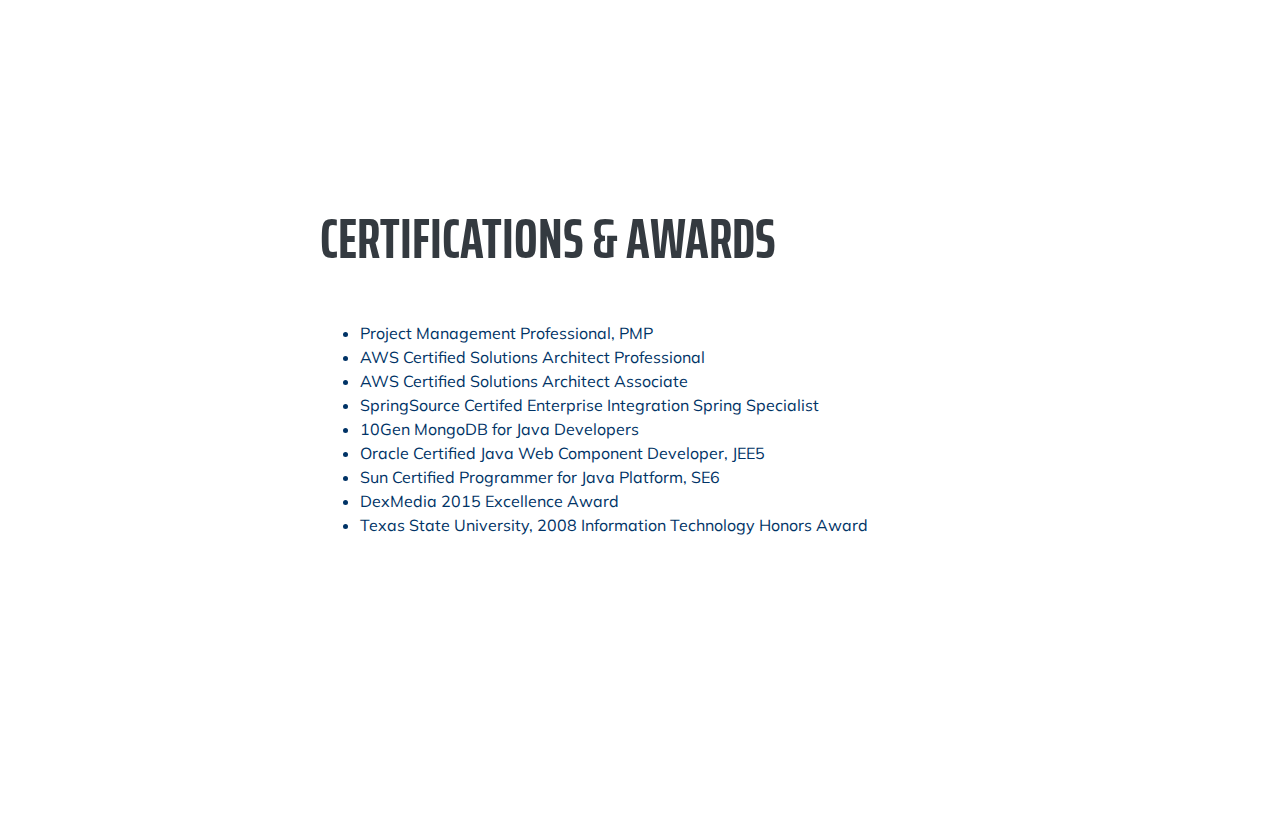
==== commit 7be31f4a: "Update profile to reflect Architect 2  - Oct 2024" ====
--- a/docs/index.html
+++ b/docs/index.html
@@ -33,7 +33,7 @@
             <div class="collapse navbar-collapse" id="navbarSupportedContent">
                 <ul class="navbar-nav">
                     <li class="nav-item"><a class="nav-link js-scroll-trigger" href="#about">About</a></li>
-                    <li class="nav-item"><a class="nav-link js-scroll-trigger" href="#leadership">Leadership</a></li>
+                    <!-- li class="nav-item"><a class="nav-link js-scroll-trigger" href="#leadership">Leadership</a></li -->
                     <li class="nav-item"><a class="nav-link js-scroll-trigger" href="#experience">Experience</a></li>
                     <li class="nav-item"><a class="nav-link js-scroll-trigger" href="#education">Education</a></li>
                     <li class="nav-item"><a class="nav-link js-scroll-trigger" href="#skills">Skills</a></li>
@@ -70,7 +70,7 @@
                 </div>
             </section>
             <hr class="m-0" />
-            <!-- Leadership-->
+            <!-- Leadership>
             <section class="resume-section" id="leadership">
                 <div class="resume-section-content">
                     <h2 class="mb-5">Leadership</h2>
@@ -84,14 +84,14 @@
                             <p><b>Project Management & Agile: </b> Proficient in agile methodologies, with a strong background in project management, including resource allocation, roadmap creation, and milestone tracking.</p>
 
                 </div>
-            </section>
+            </section -->
             <!-- Experience-->
             <section class="resume-section" id="experience">
                 <div class="resume-section-content">
                     <h2 class="mb-5">Experience</h2>
                     <div class="d-flex flex-column flex-md-row justify-content-between mb-5">
                         <div class="flex-grow-1">
-                            <h3 class="mb-0">Cloud Engineering Management</h3>
+                            <h3 class="mb-0">Cloud Platform Architect / Management</h3>
                             <div class="subheading mb-3">Swift Navigation, San Francisco Bay Area, CA</div>
                             <p>Lead the global cloud strategy and infrastructure for Swift Navigation’s core products, ensuring highly available, fault-tolerant services across the US, Europe, China, Asia-Pacific, and Australia.</p>
                             <p>Directed the implementation of cloud governance policies, achieving compliance with ISO27001 and ISO26262 standards, and ensuring data security for GNSS data.</p>
@@ -103,7 +103,7 @@
                     </div>
                     <div class="d-flex flex-column flex-md-row justify-content-between mb-5">
                         <div class="flex-grow-1">
-                            <h3 class="mb-0">Head of Cloud Infrastructure</h3>
+                            <h3 class="mb-0">Cloud Architect/ Management</h3>
                             <div class="subheading mb-3">Nations Info Corp, Westlake Village, CA</div>
                             <p>Re-engineered Nations Info Corp's billing platform using Kafka Cluster with multiple topics and concurrency, which resulted in a 20% increase in revenue by optimizing transaction processing and improving billing accuracy.</p>
                             <p>Architected and deployed a micro-service based AWS infrastructure, covering the entire stack from VPC and subnets to ECS clusters and RDS databases.</p>
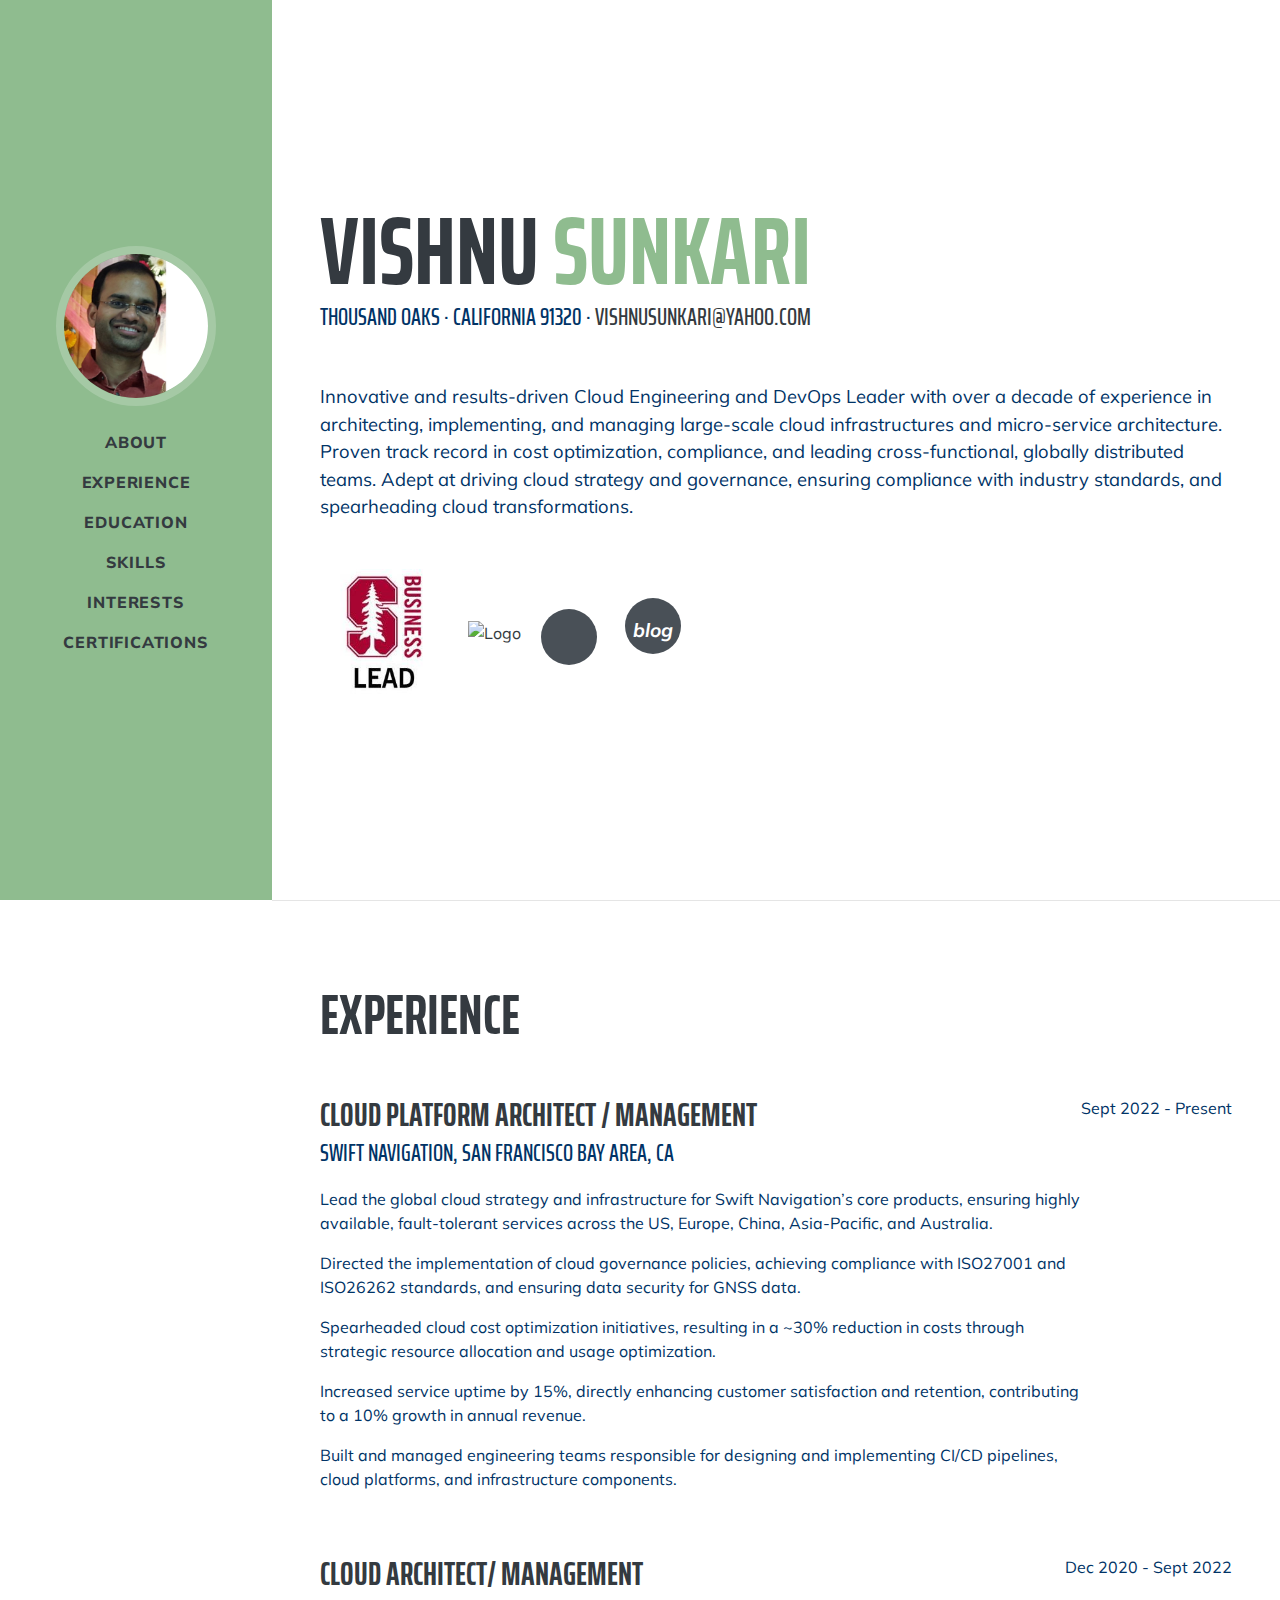
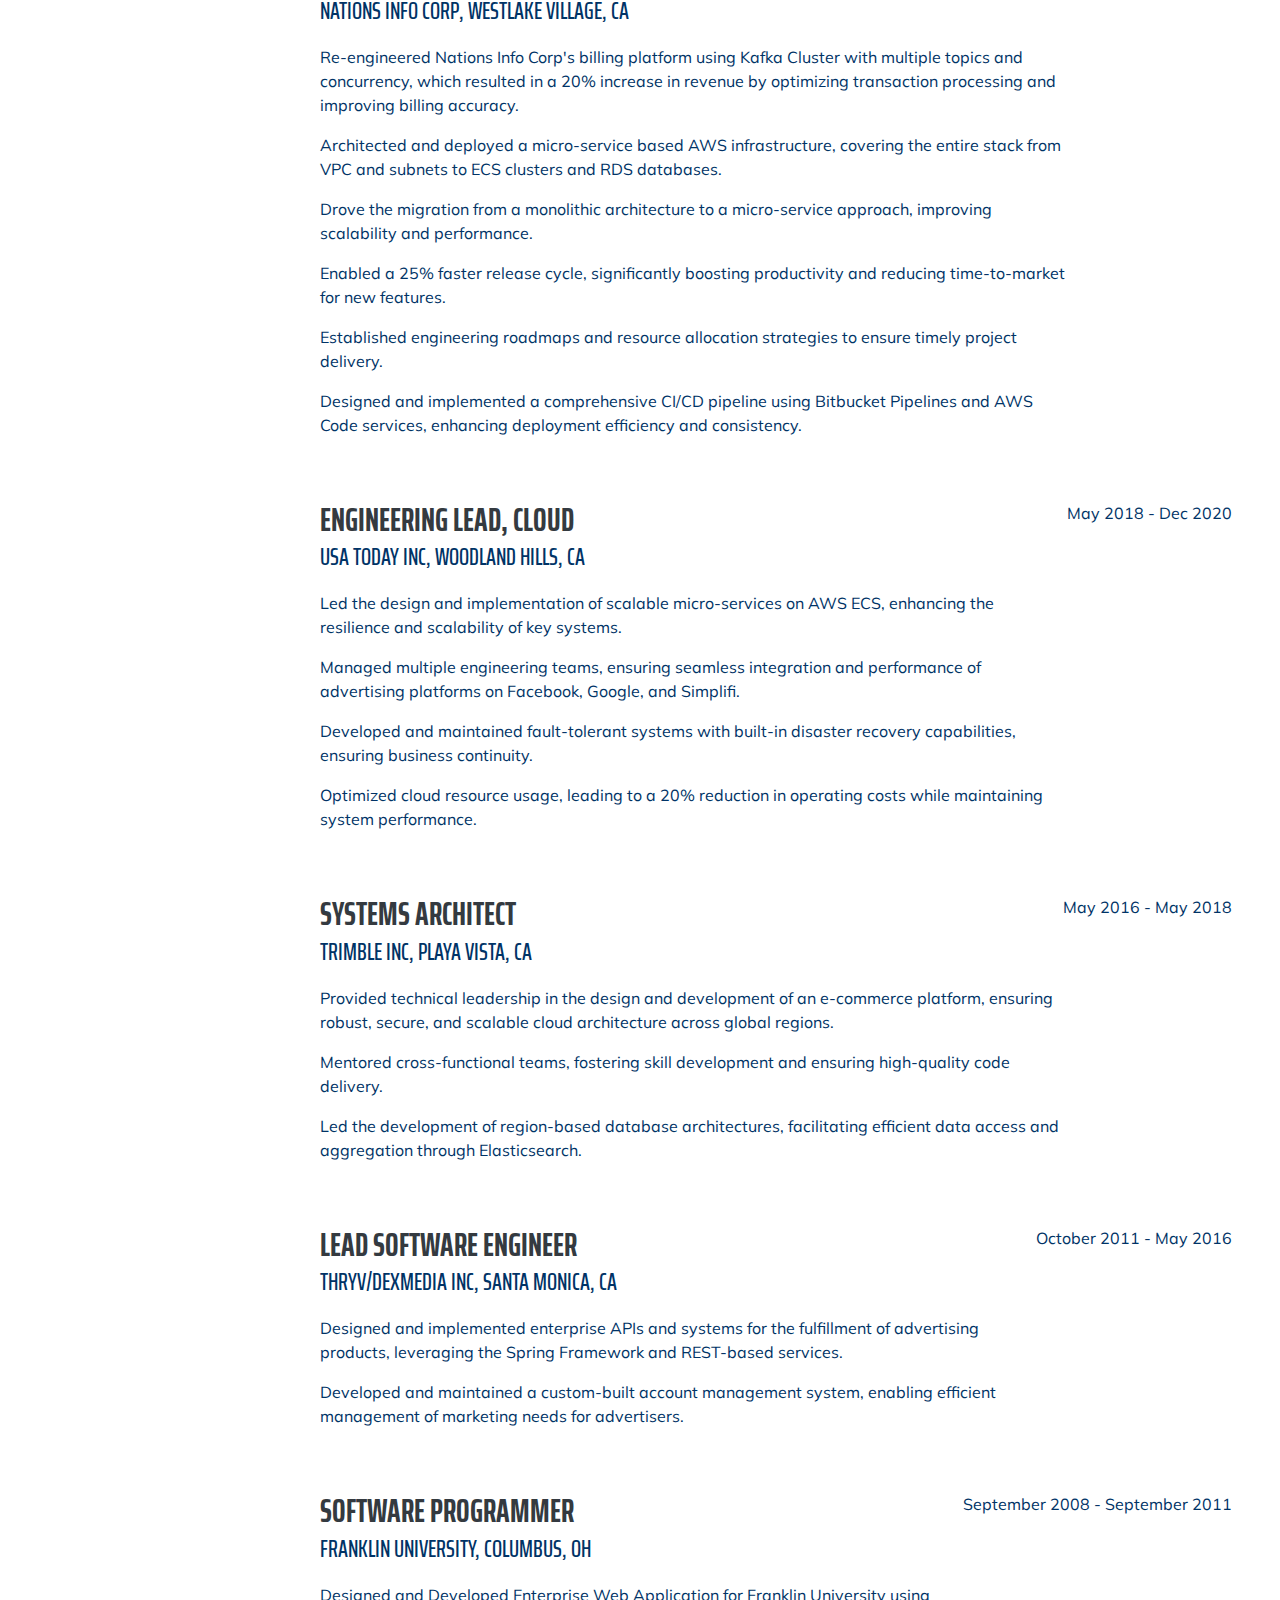
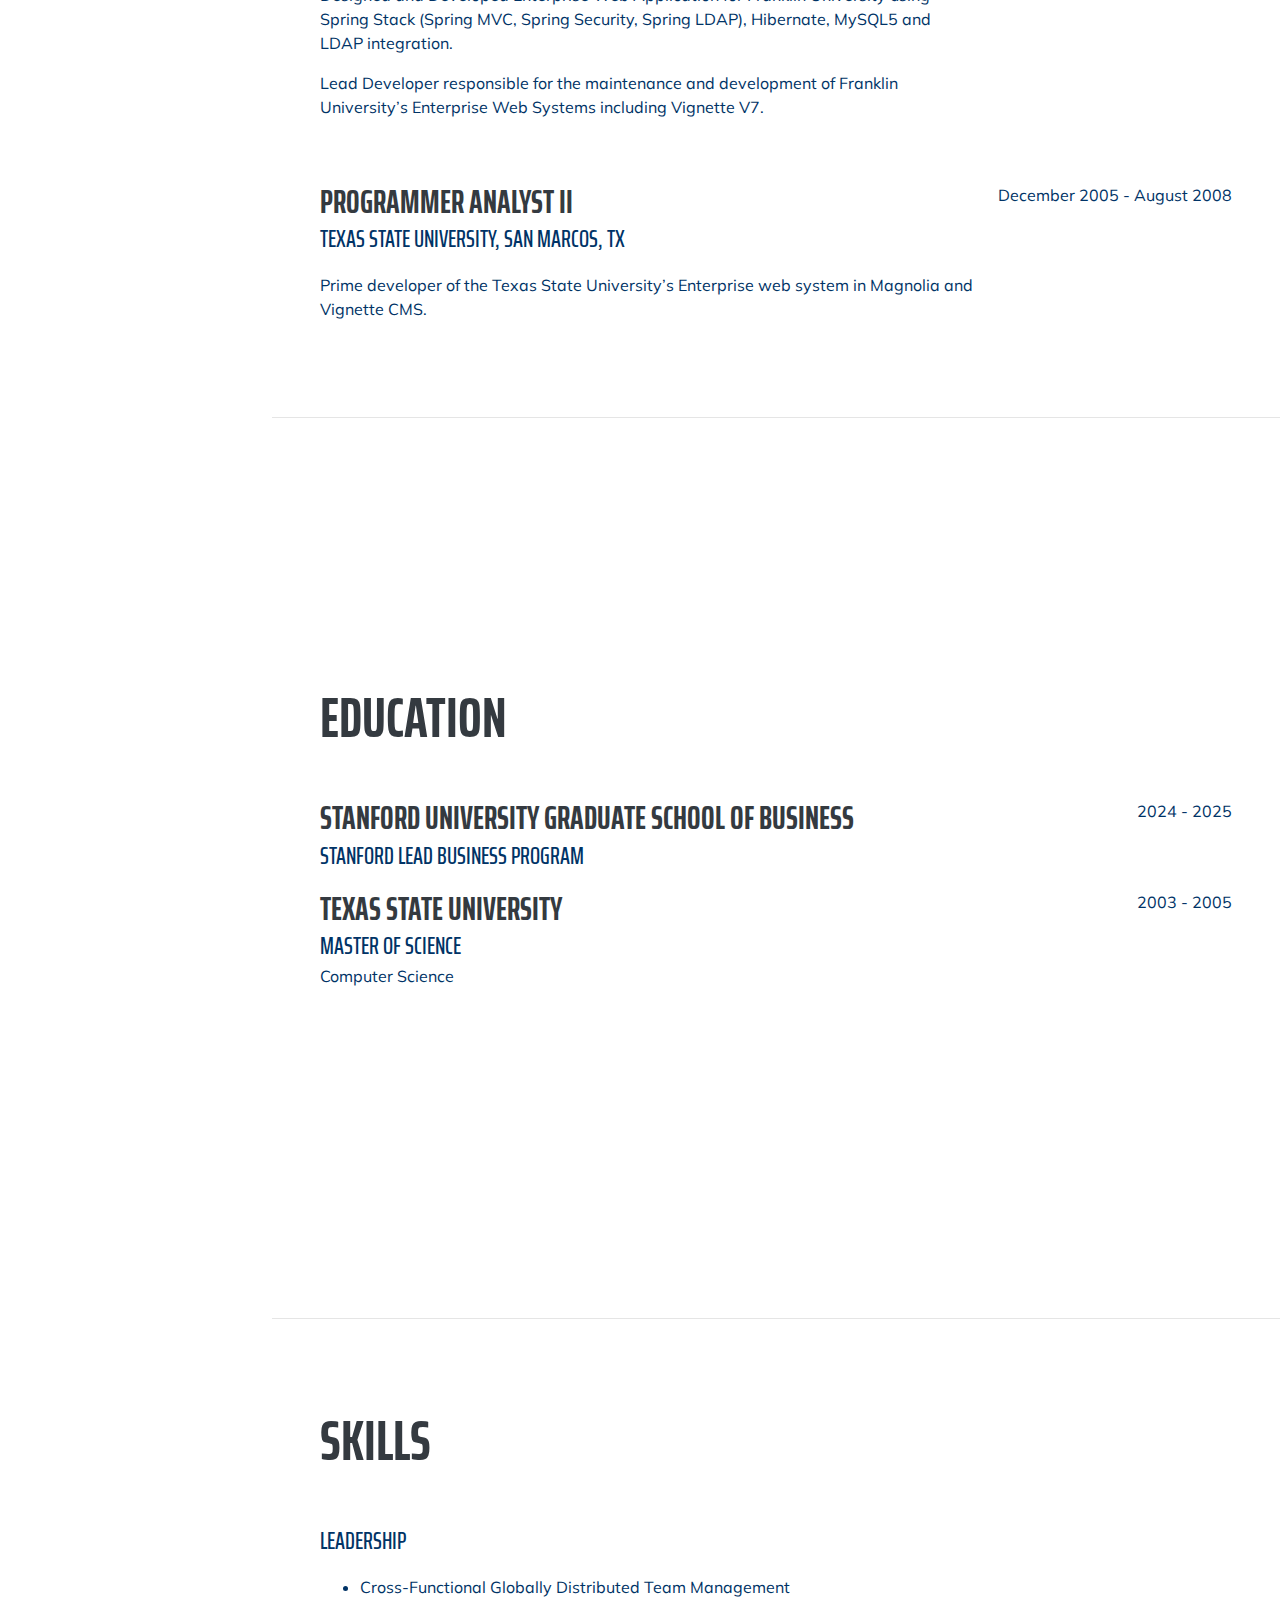
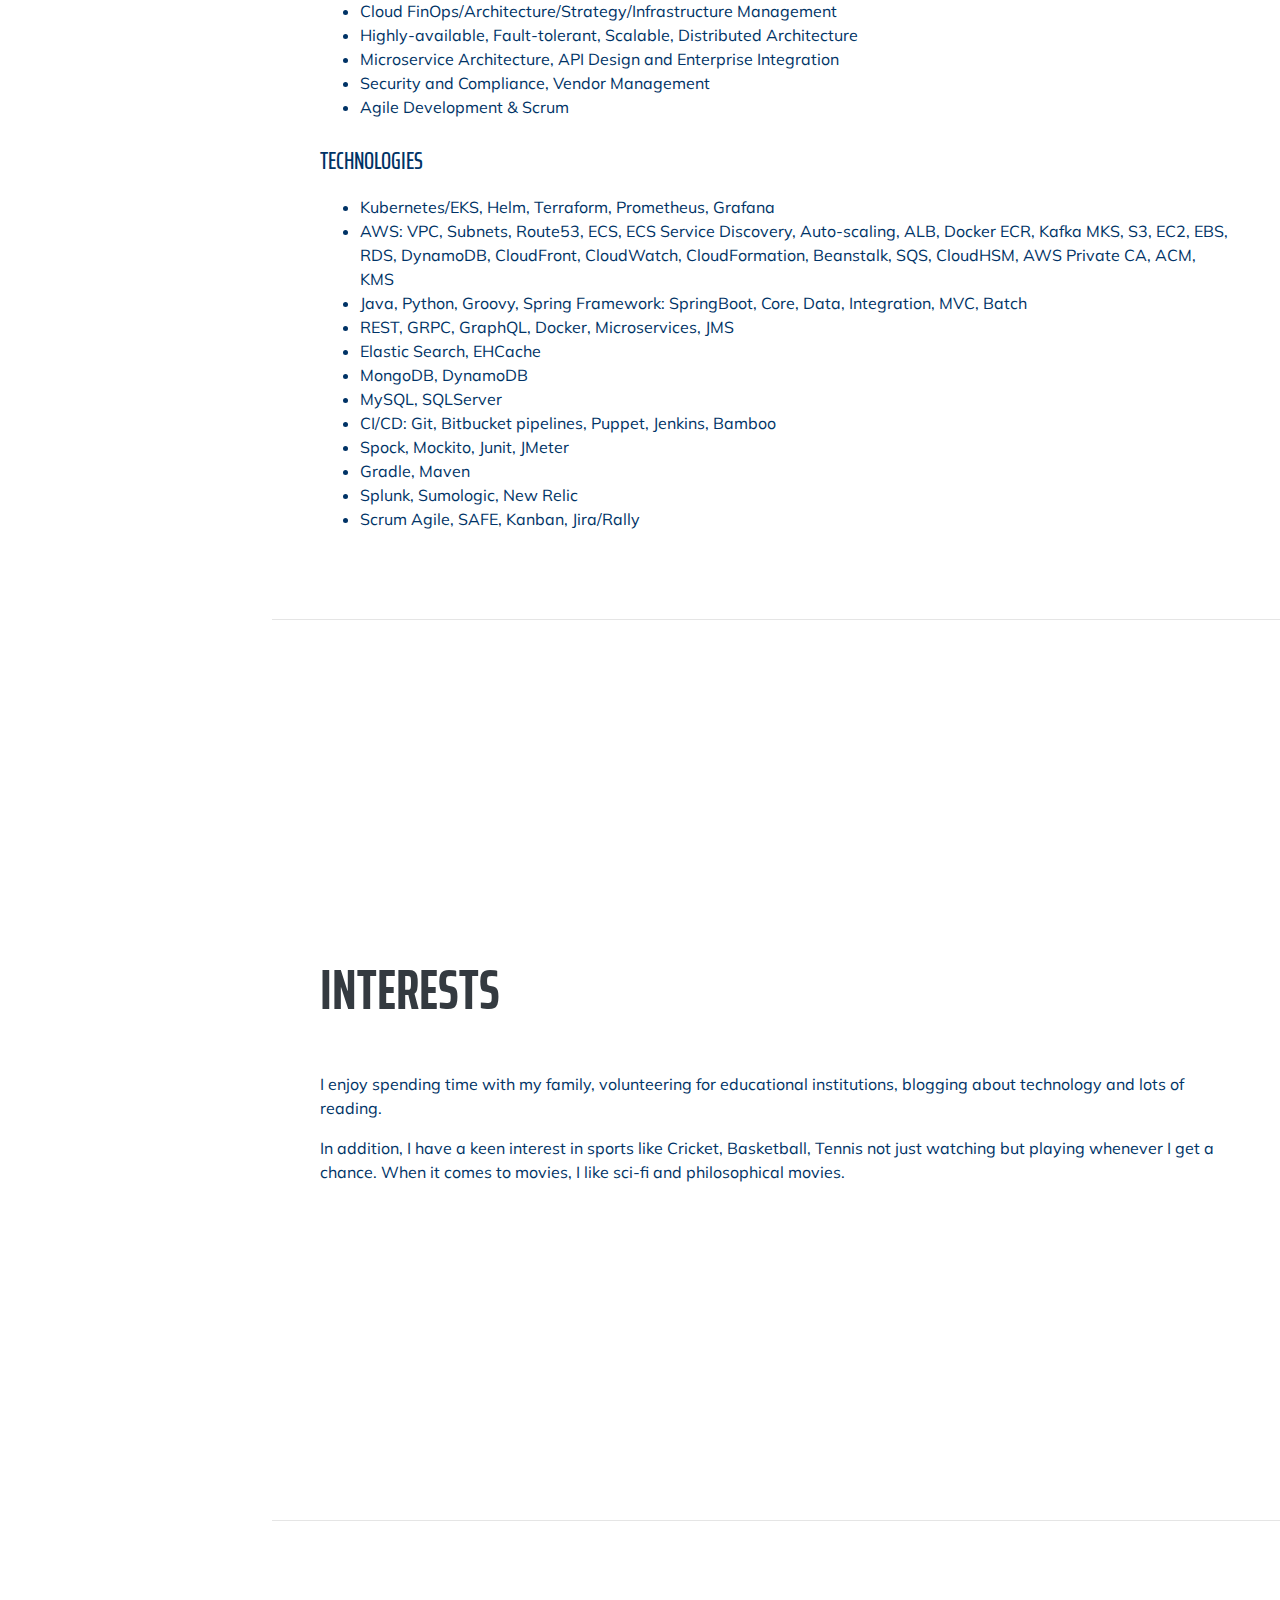
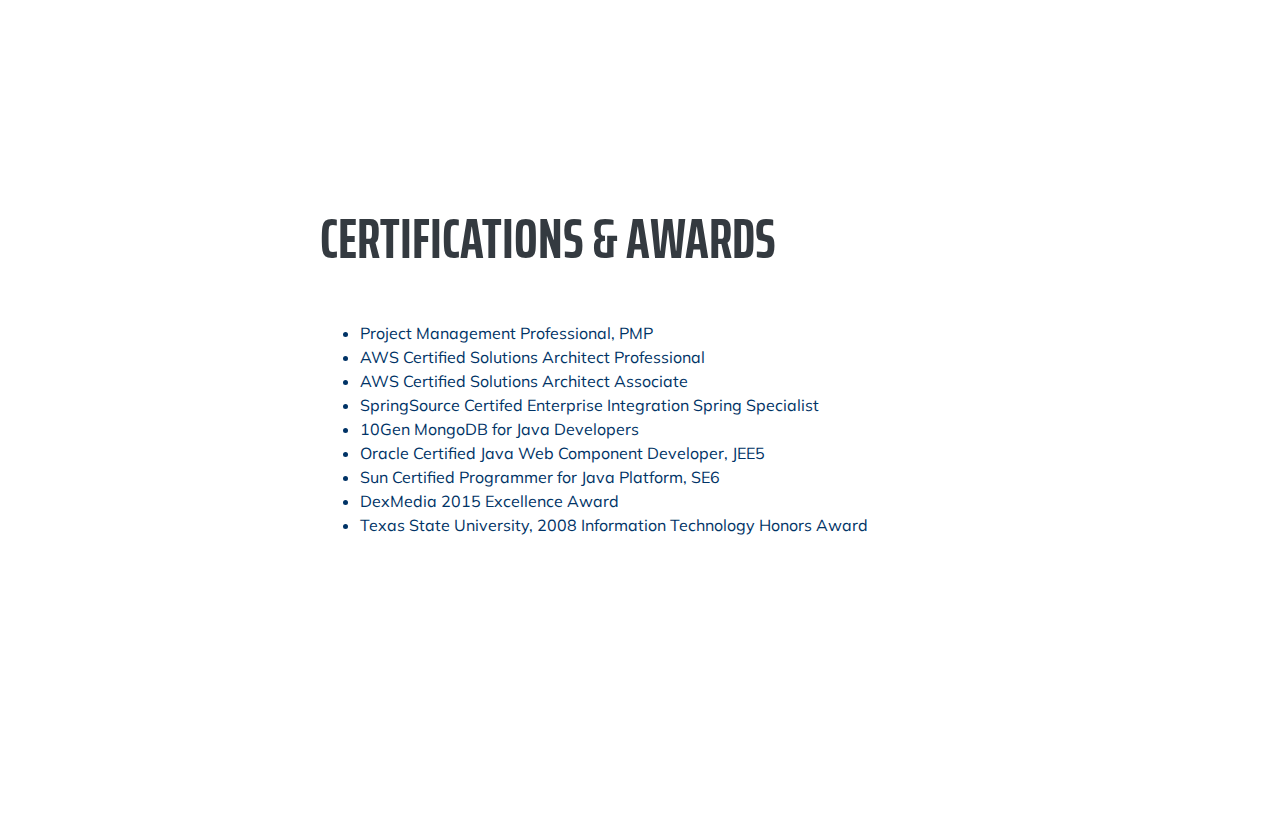
==== commit f0cb0eda: "Update profile to reflect Architect 3  - Oct 2024" ====
--- a/docs/index.html
+++ b/docs/index.html
@@ -116,7 +116,7 @@
                     </div>
                     <div class="d-flex flex-column flex-md-row justify-content-between mb-5">
                         <div class="flex-grow-1">
-                            <h3 class="mb-0">Lead Engineer, Cloud</h3>
+                            <h3 class="mb-0">Engineering Lead, Cloud</h3>
                             <div class="subheading mb-3">USA Today Inc, Woodland Hills, CA</div>
                             <p>Led the design and implementation of scalable micro-services on AWS ECS, enhancing the resilience and scalability of key systems.</p>
                             <p>Managed multiple engineering teams, ensuring seamless integration and performance of advertising platforms on Facebook, Google, and Simplifi.</p>
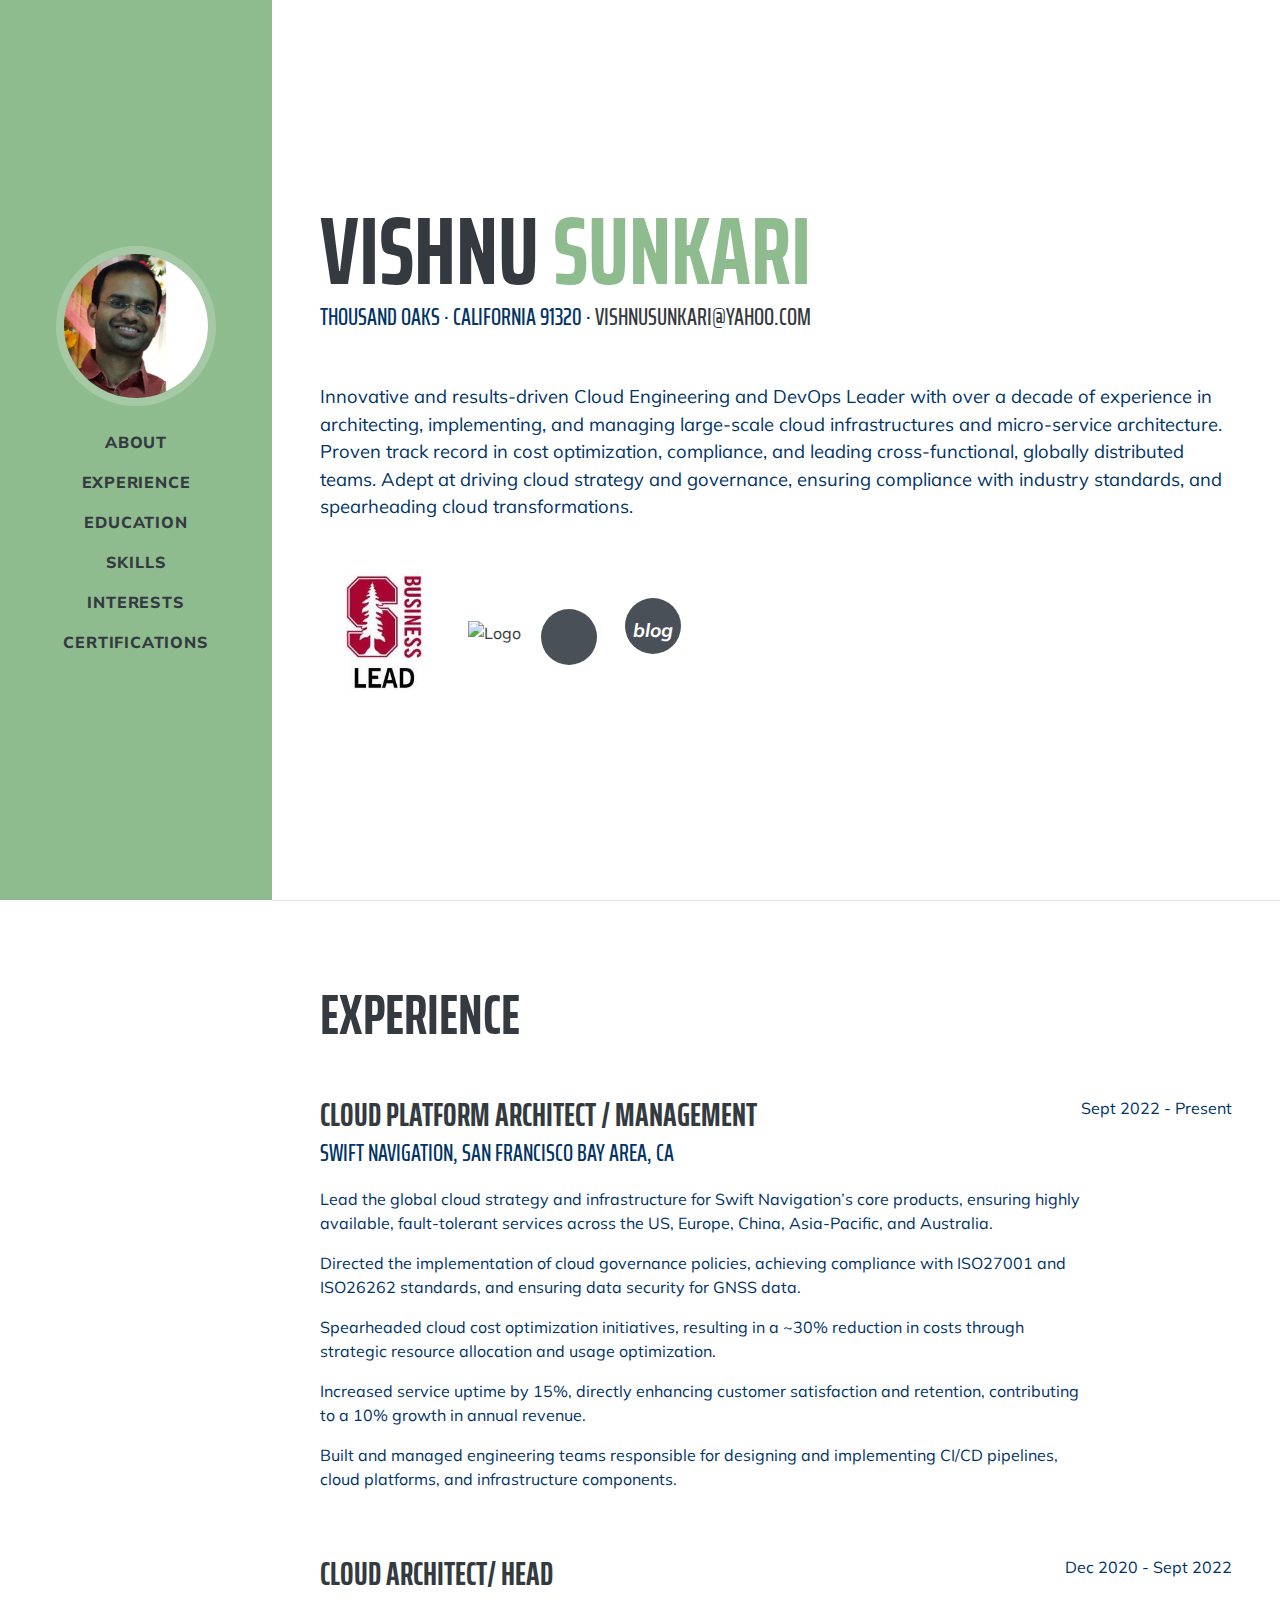
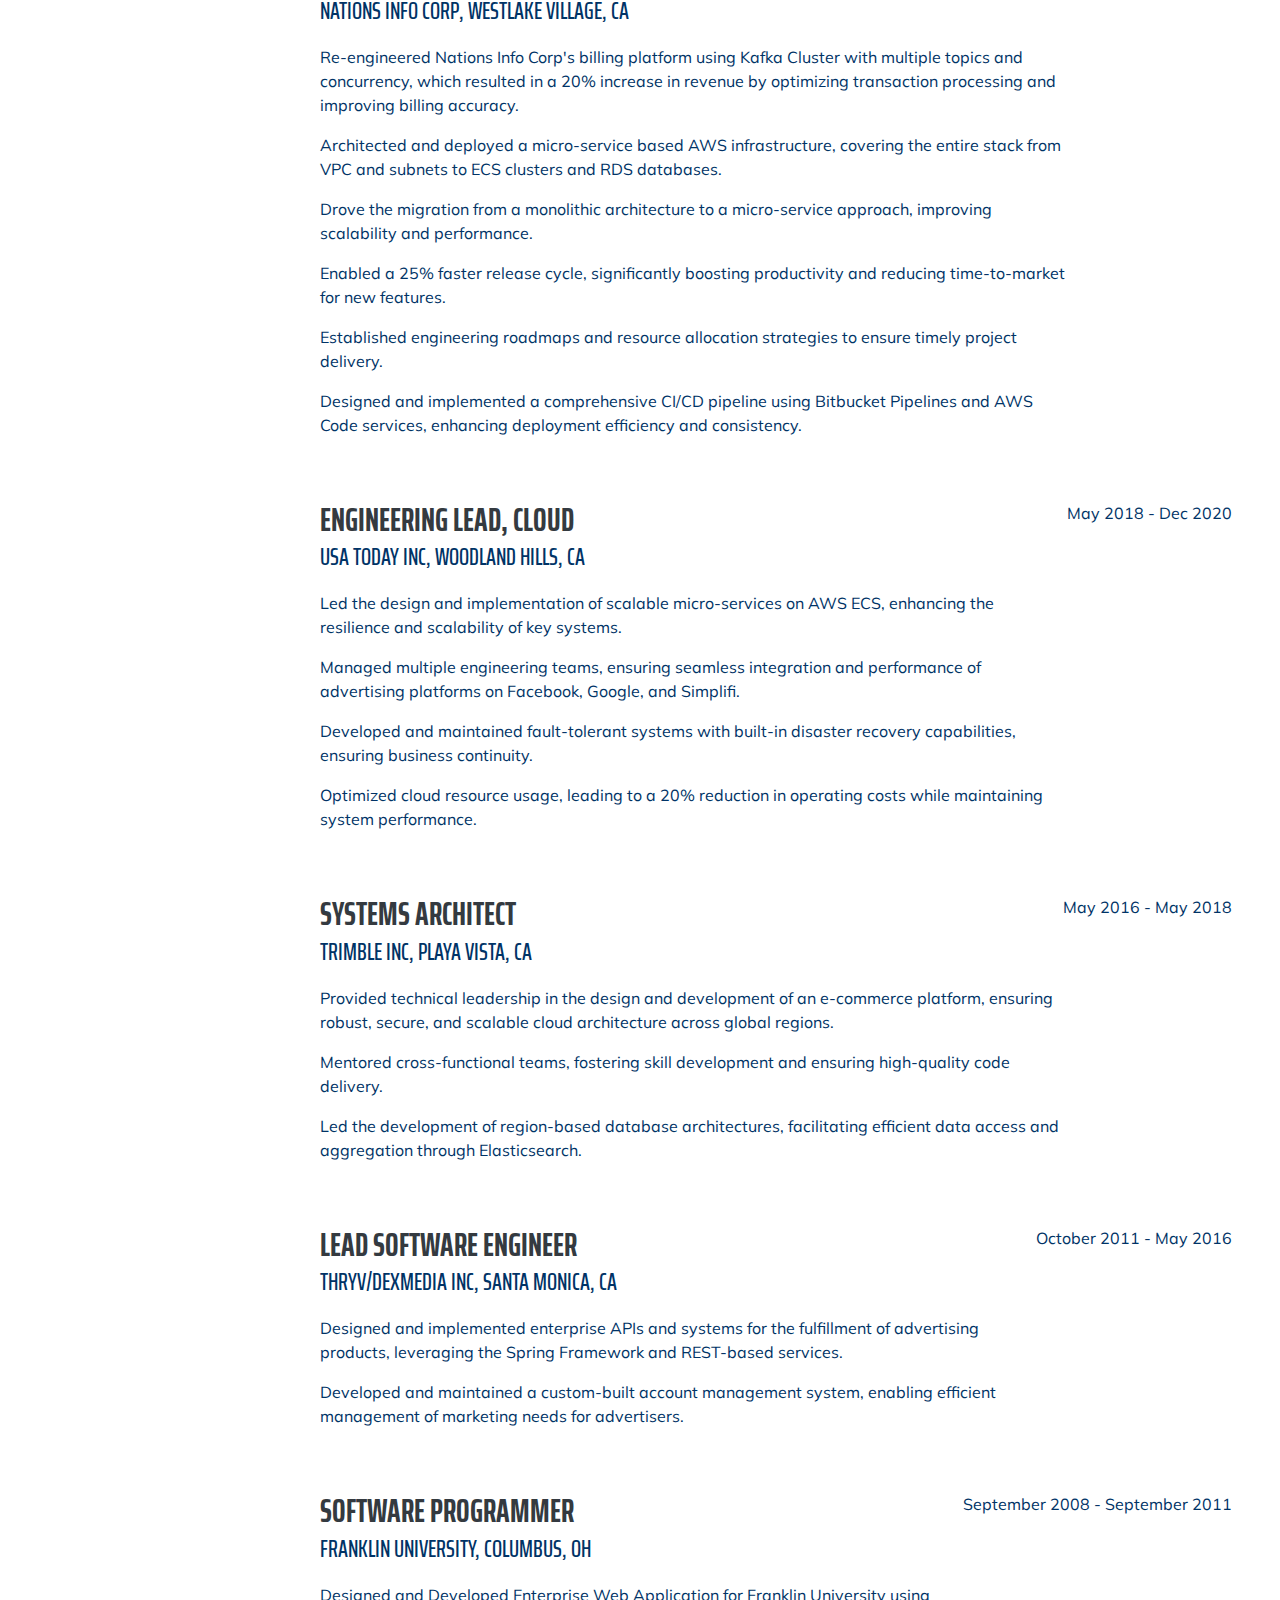
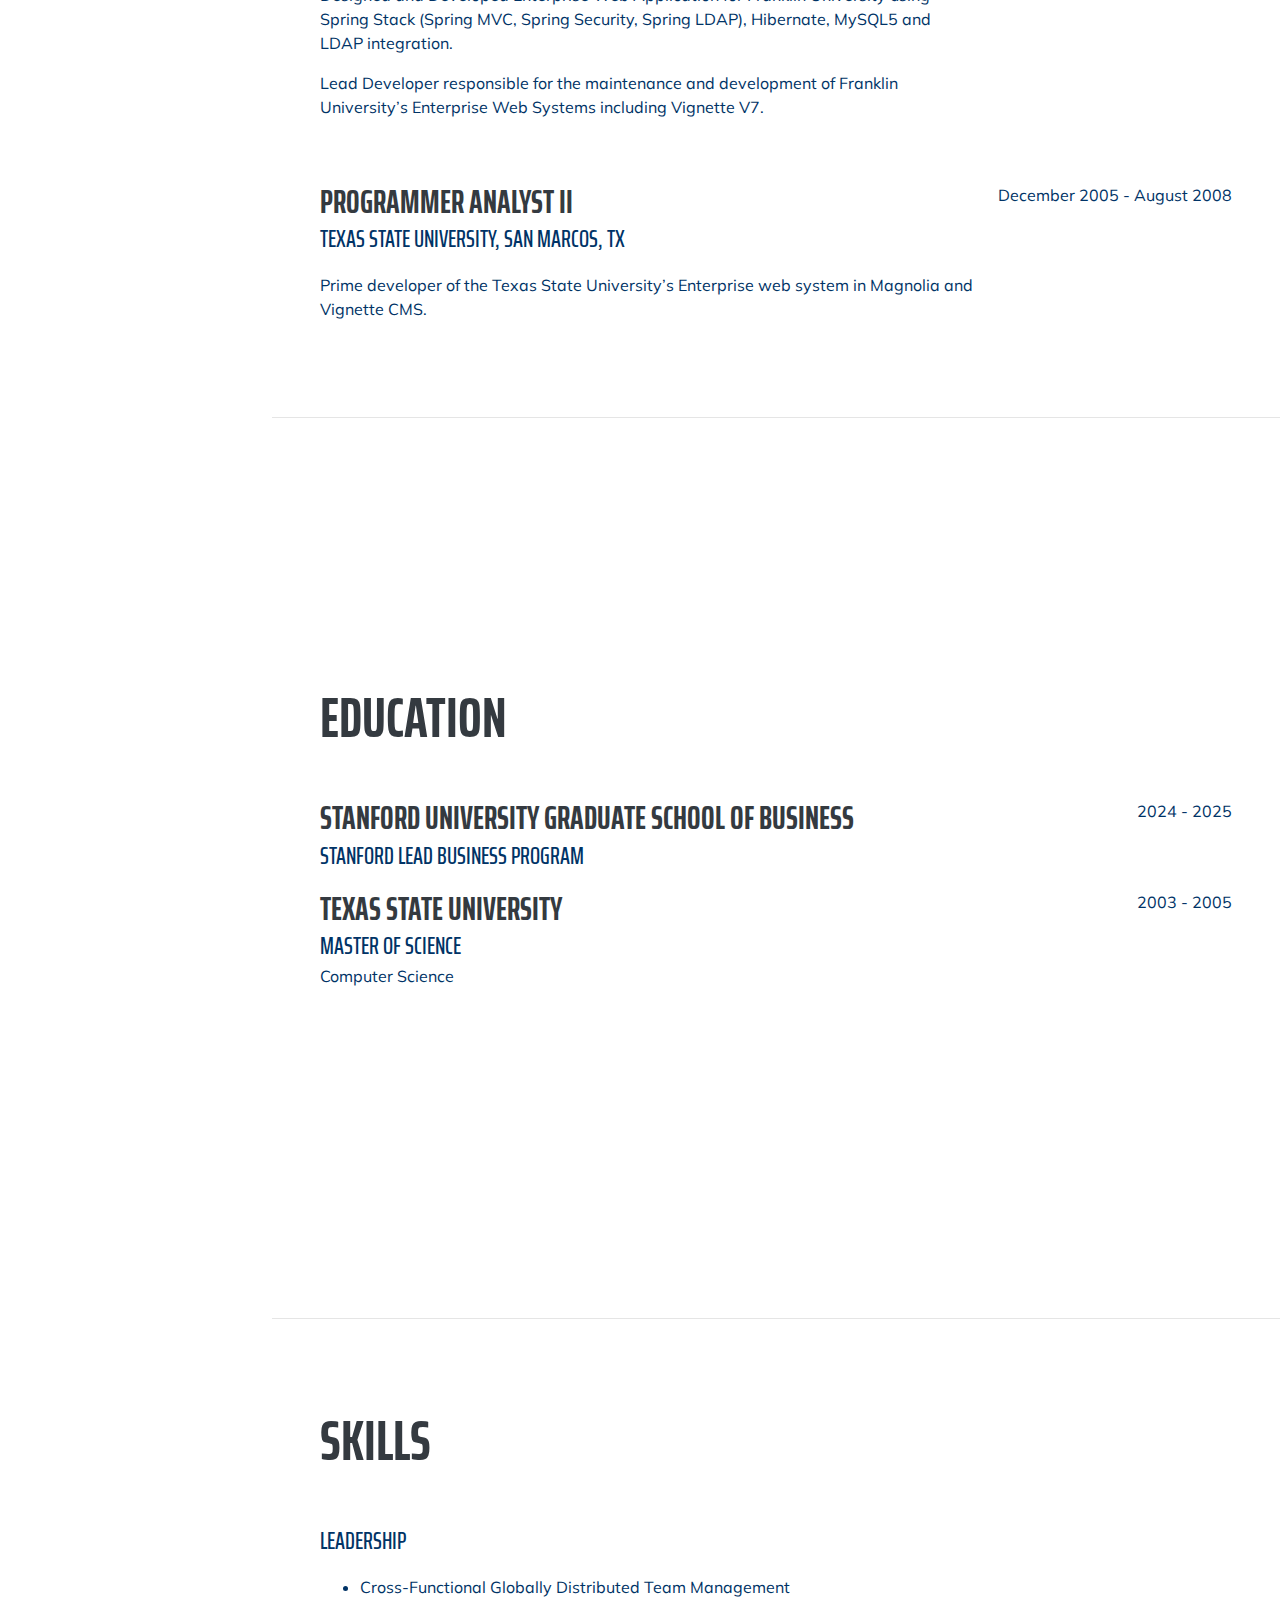
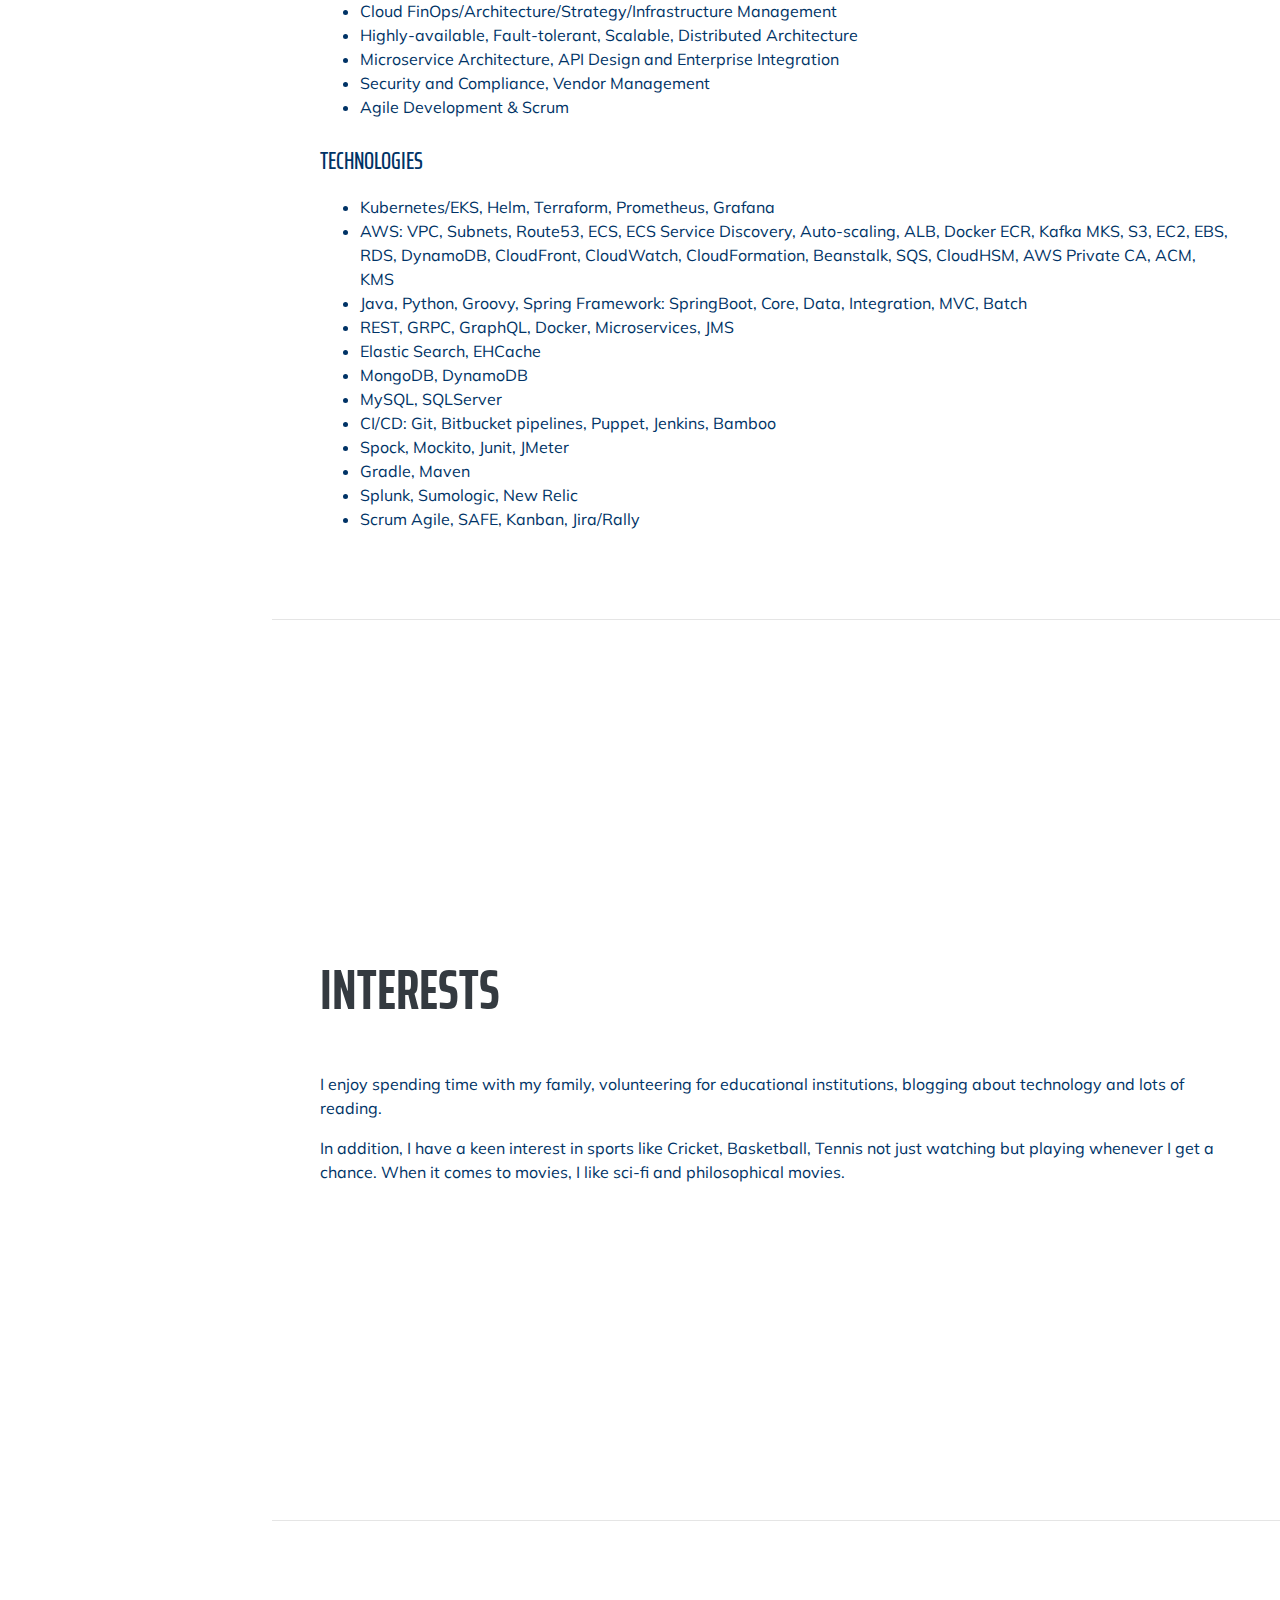
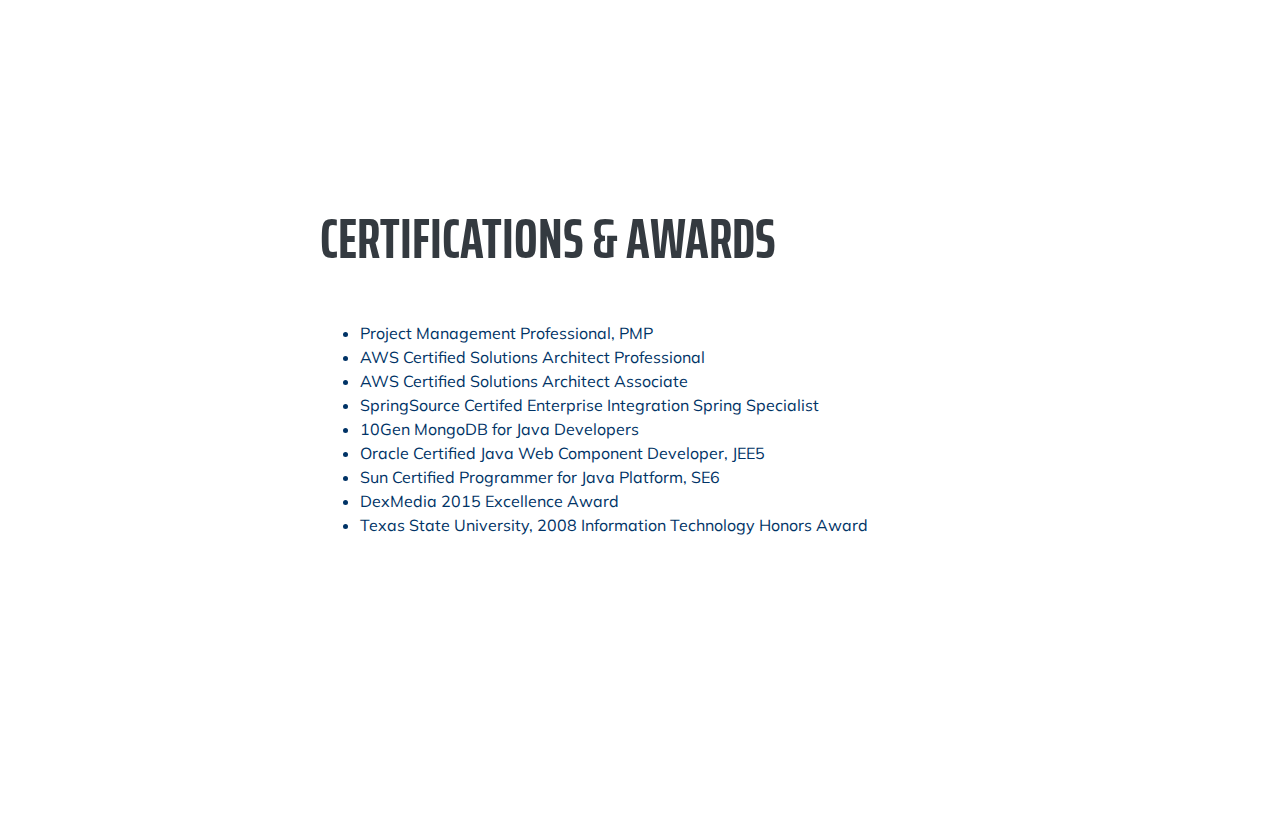
==== commit da058680: "Update profile to reflect Architect 4  - Oct 2024" ====
--- a/docs/index.html
+++ b/docs/index.html
@@ -103,7 +103,7 @@
                     </div>
                     <div class="d-flex flex-column flex-md-row justify-content-between mb-5">
                         <div class="flex-grow-1">
-                            <h3 class="mb-0">Cloud Architect/ Management</h3>
+                            <h3 class="mb-0">Cloud Architect/ Head</h3>
                             <div class="subheading mb-3">Nations Info Corp, Westlake Village, CA</div>
                             <p>Re-engineered Nations Info Corp's billing platform using Kafka Cluster with multiple topics and concurrency, which resulted in a 20% increase in revenue by optimizing transaction processing and improving billing accuracy.</p>
                             <p>Architected and deployed a micro-service based AWS infrastructure, covering the entire stack from VPC and subnets to ECS clusters and RDS databases.</p>
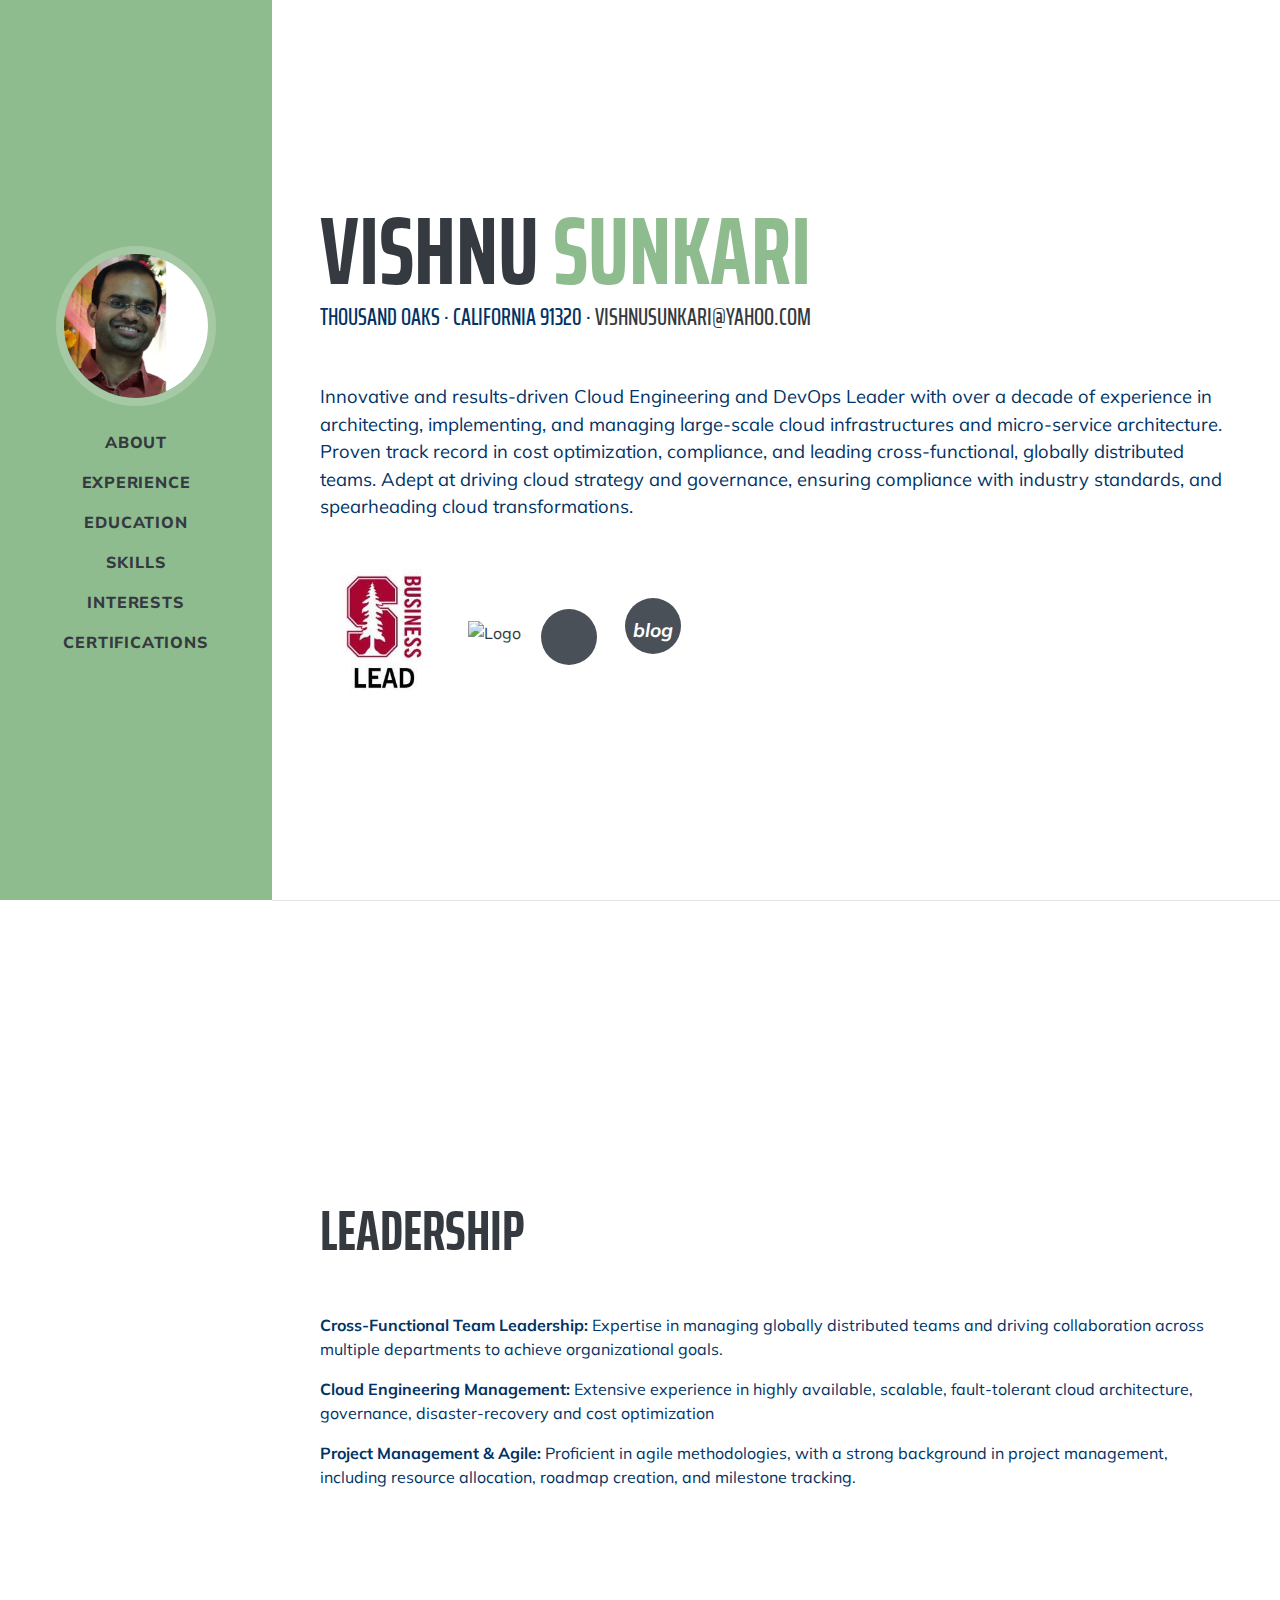
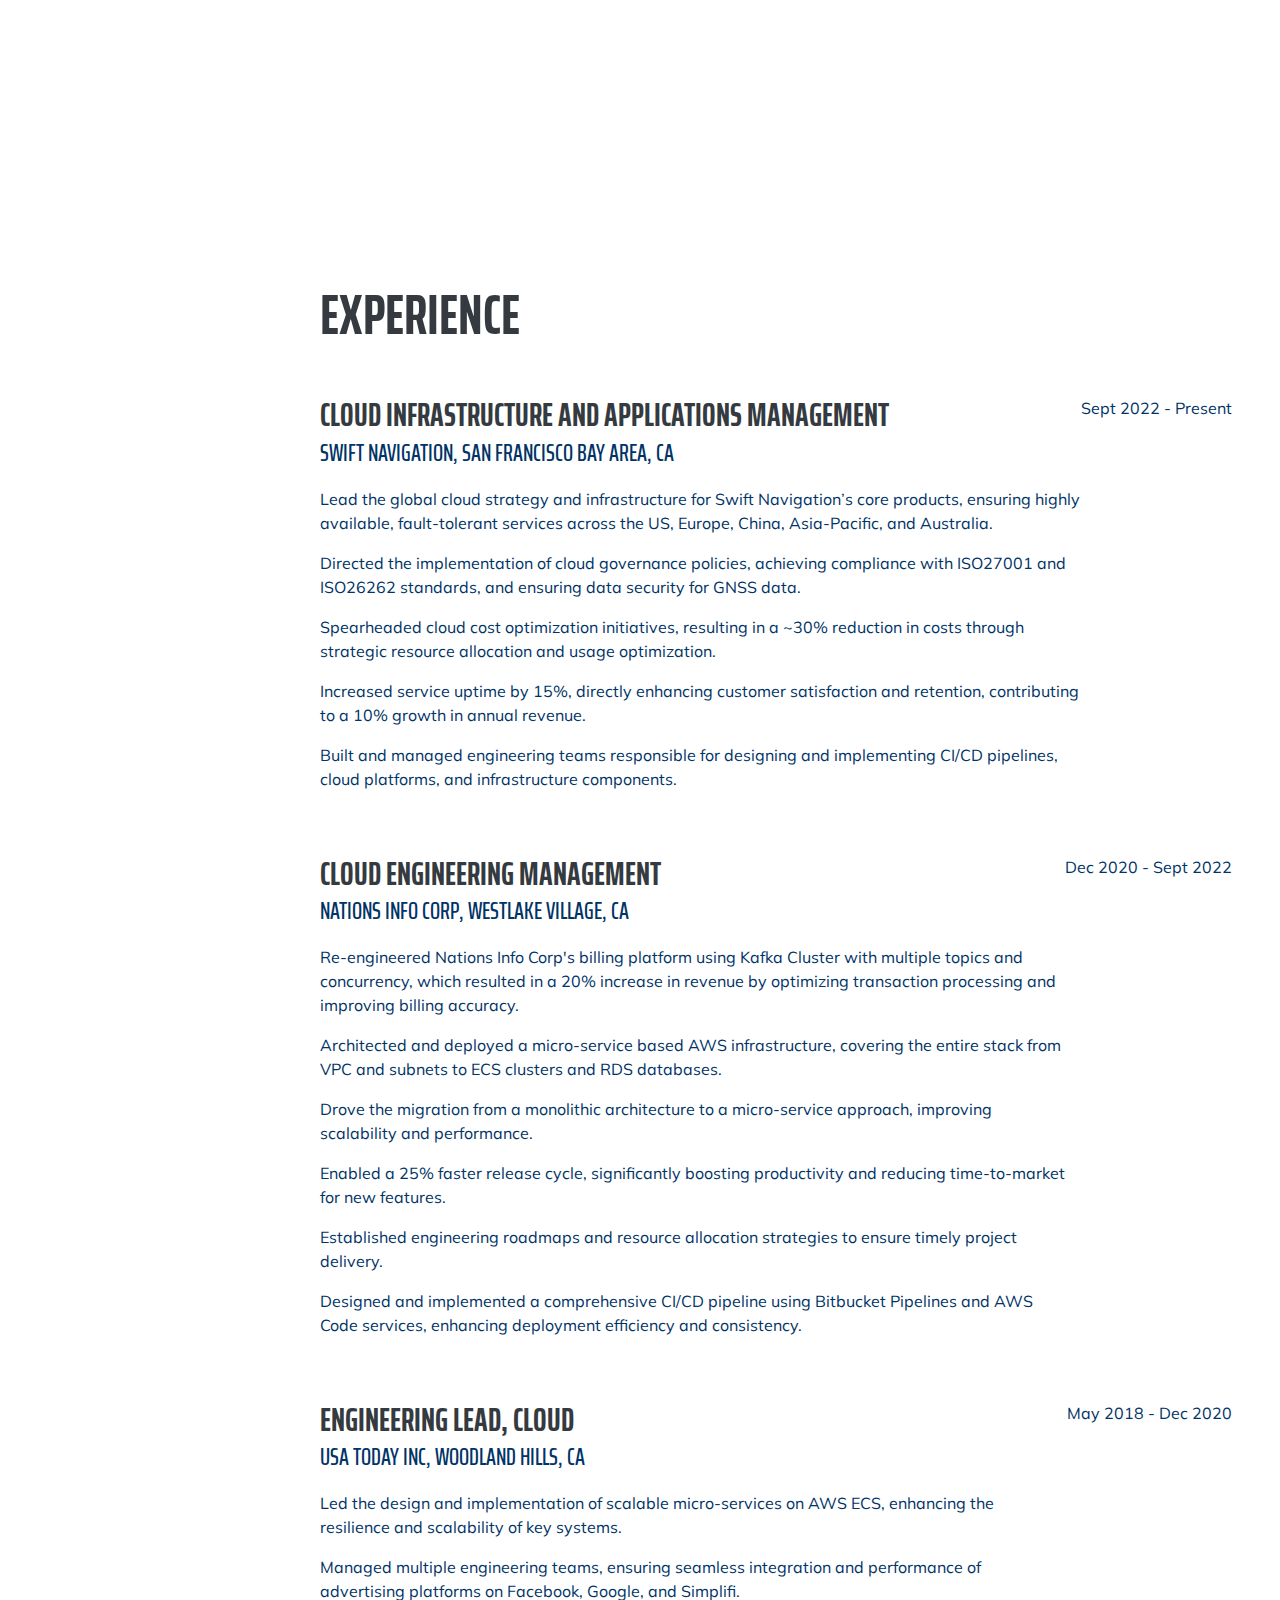
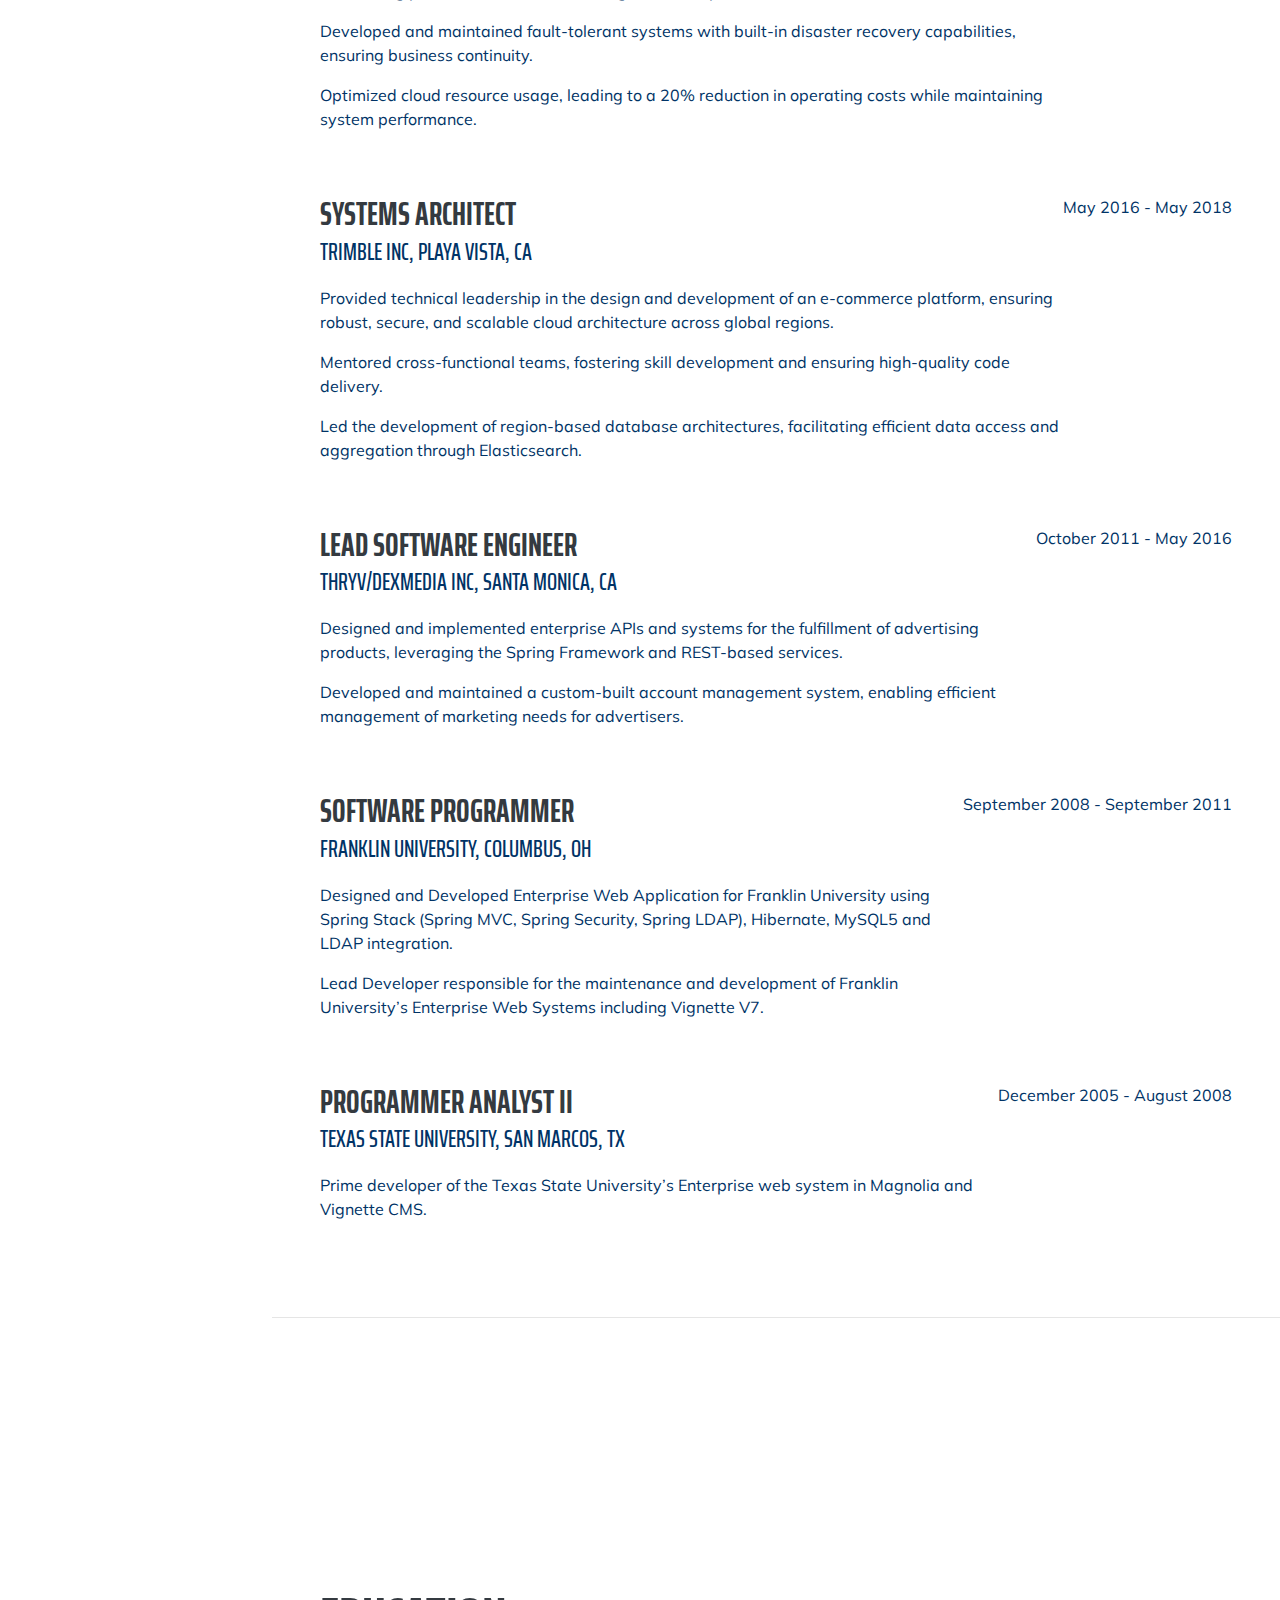
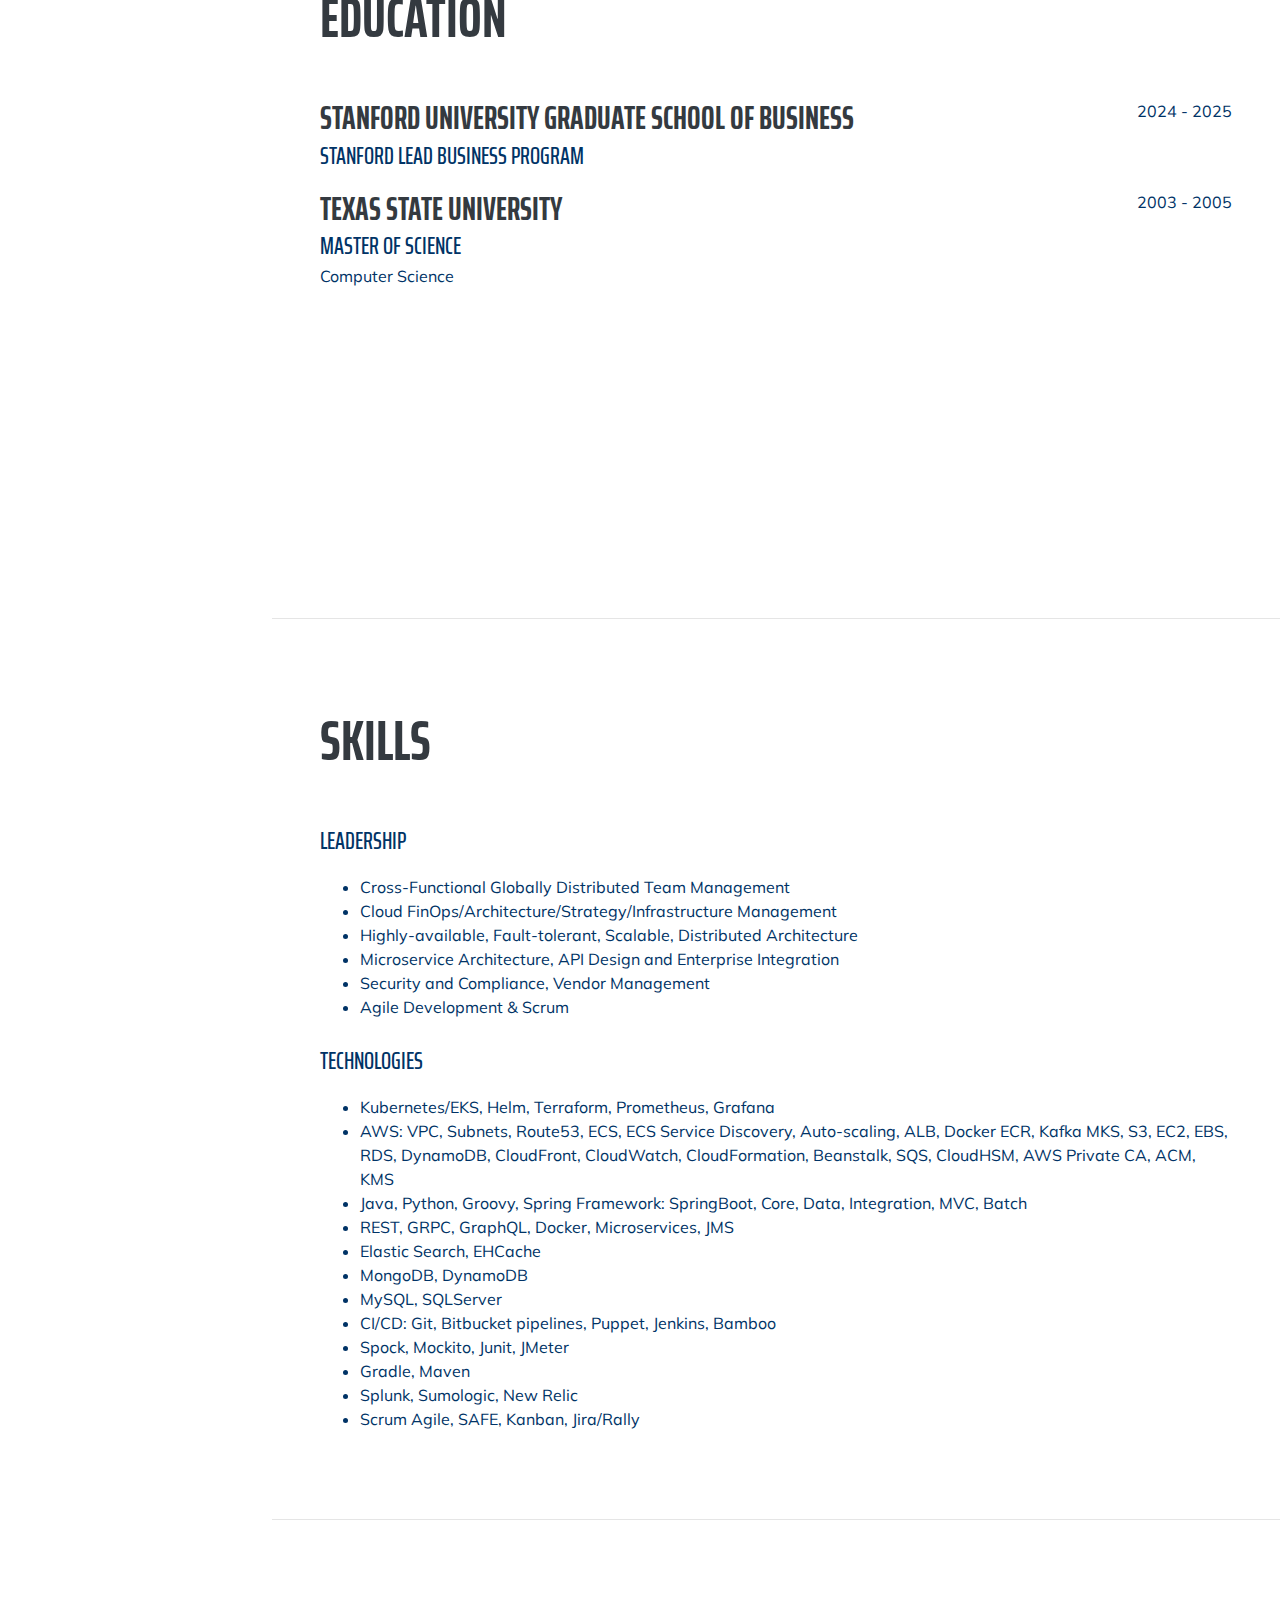
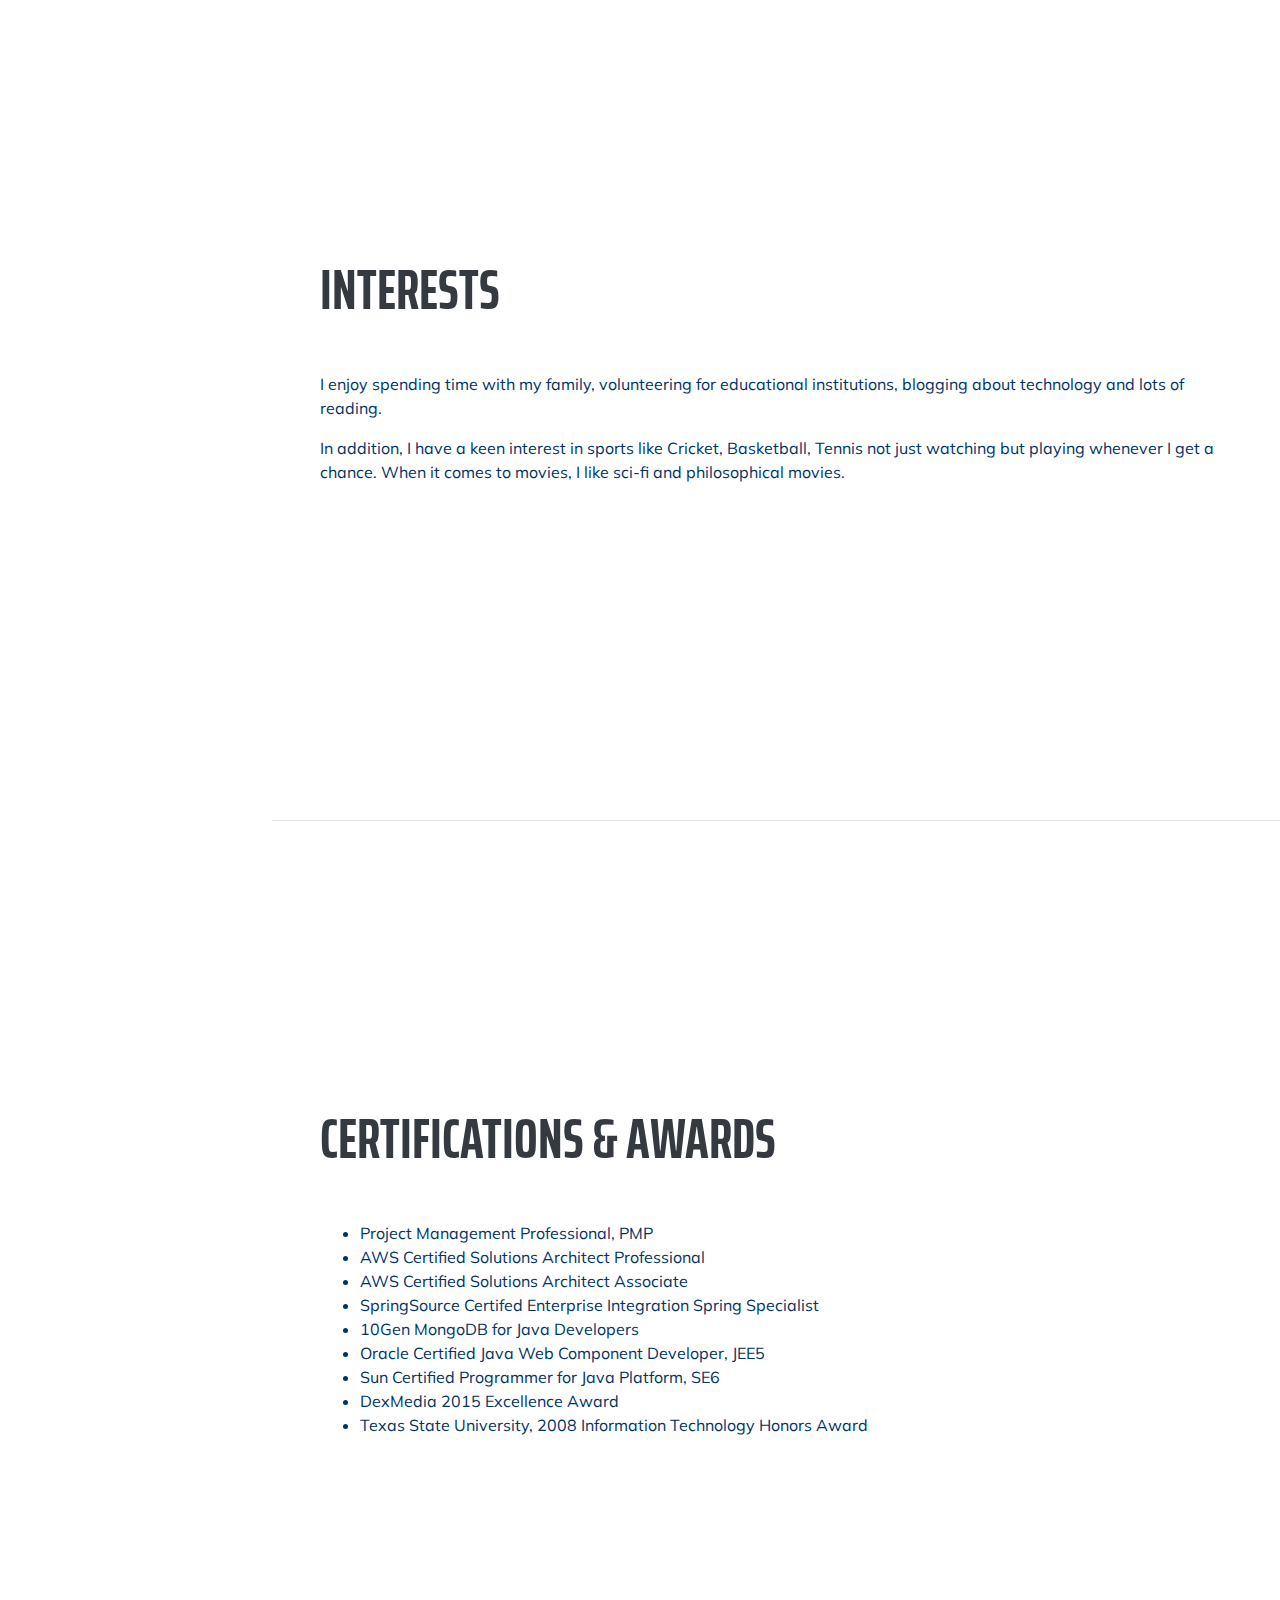
==== commit e1486afd: "Update profile to reflect Architect 5  - Oct 2024" ====
--- a/docs/index.html
+++ b/docs/index.html
@@ -70,7 +70,7 @@
                 </div>
             </section>
             <hr class="m-0" />
-            <!-- Leadership>
+            <!-- Leadership -->
             <section class="resume-section" id="leadership">
                 <div class="resume-section-content">
                     <h2 class="mb-5">Leadership</h2>
@@ -78,20 +78,20 @@
                             <p><b>Cross-Functional Team Leadership: </b> Expertise in managing globally distributed teams and driving collaboration across multiple departments to achieve organizational goals.</p>
 
 
-                            <p><b>Cloud Engineering Management: </b> Extensive experience in cloud architecture, governance, and cost optimization, leading to significant cost savings and improved performance.</p>
+                            <p><b>Cloud Engineering Management: </b> Extensive experience in highly available, scalable, fault-tolerant cloud architecture, governance, disaster-recovery and cost optimization</p>
 
 
                             <p><b>Project Management & Agile: </b> Proficient in agile methodologies, with a strong background in project management, including resource allocation, roadmap creation, and milestone tracking.</p>
 
                 </div>
-            </section -->
+            </section>
             <!-- Experience-->
             <section class="resume-section" id="experience">
                 <div class="resume-section-content">
                     <h2 class="mb-5">Experience</h2>
                     <div class="d-flex flex-column flex-md-row justify-content-between mb-5">
                         <div class="flex-grow-1">
-                            <h3 class="mb-0">Cloud Platform Architect / Management</h3>
+                            <h3 class="mb-0">Cloud Infrastructure and Applications Management</h3>
                             <div class="subheading mb-3">Swift Navigation, San Francisco Bay Area, CA</div>
                             <p>Lead the global cloud strategy and infrastructure for Swift Navigation’s core products, ensuring highly available, fault-tolerant services across the US, Europe, China, Asia-Pacific, and Australia.</p>
                             <p>Directed the implementation of cloud governance policies, achieving compliance with ISO27001 and ISO26262 standards, and ensuring data security for GNSS data.</p>
@@ -103,7 +103,7 @@
                     </div>
                     <div class="d-flex flex-column flex-md-row justify-content-between mb-5">
                         <div class="flex-grow-1">
-                            <h3 class="mb-0">Cloud Architect/ Head</h3>
+                            <h3 class="mb-0">Cloud Engineering Management</h3>
                             <div class="subheading mb-3">Nations Info Corp, Westlake Village, CA</div>
                             <p>Re-engineered Nations Info Corp's billing platform using Kafka Cluster with multiple topics and concurrency, which resulted in a 20% increase in revenue by optimizing transaction processing and improving billing accuracy.</p>
                             <p>Architected and deployed a micro-service based AWS infrastructure, covering the entire stack from VPC and subnets to ECS clusters and RDS databases.</p>
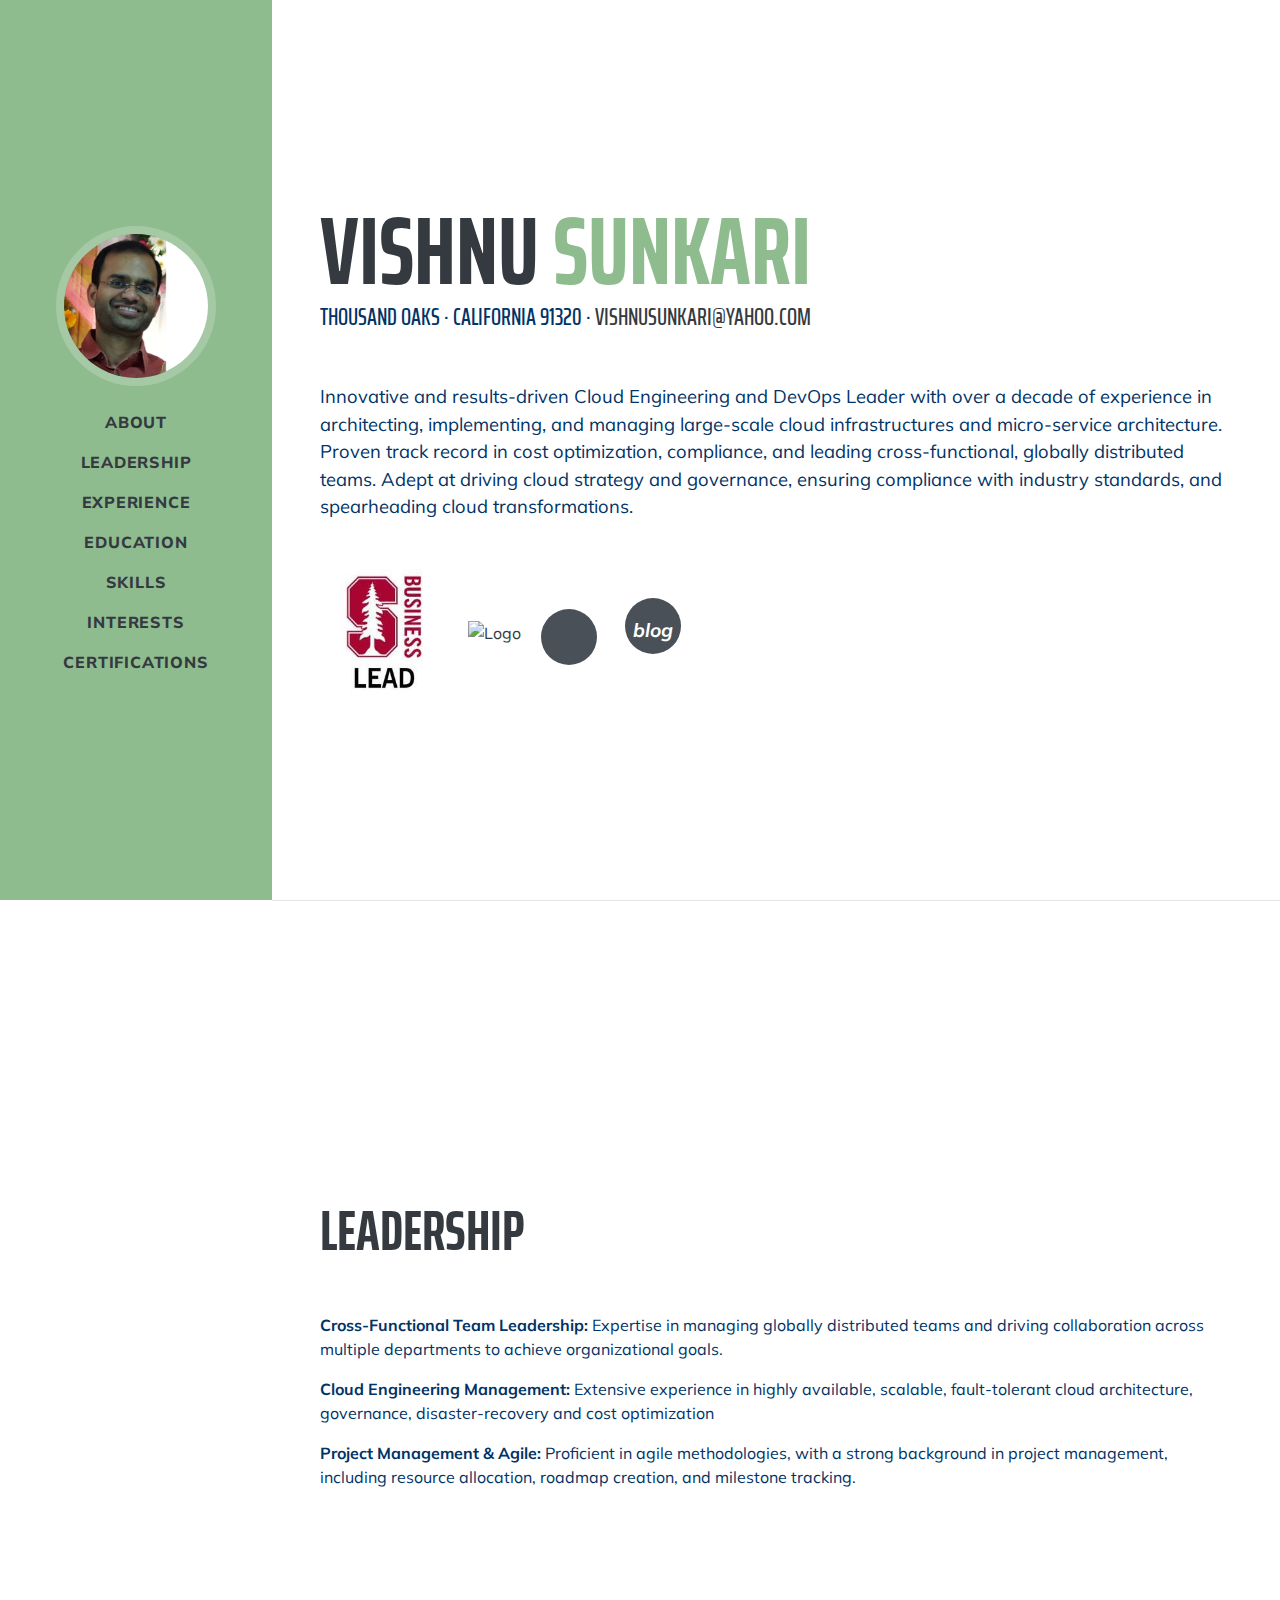
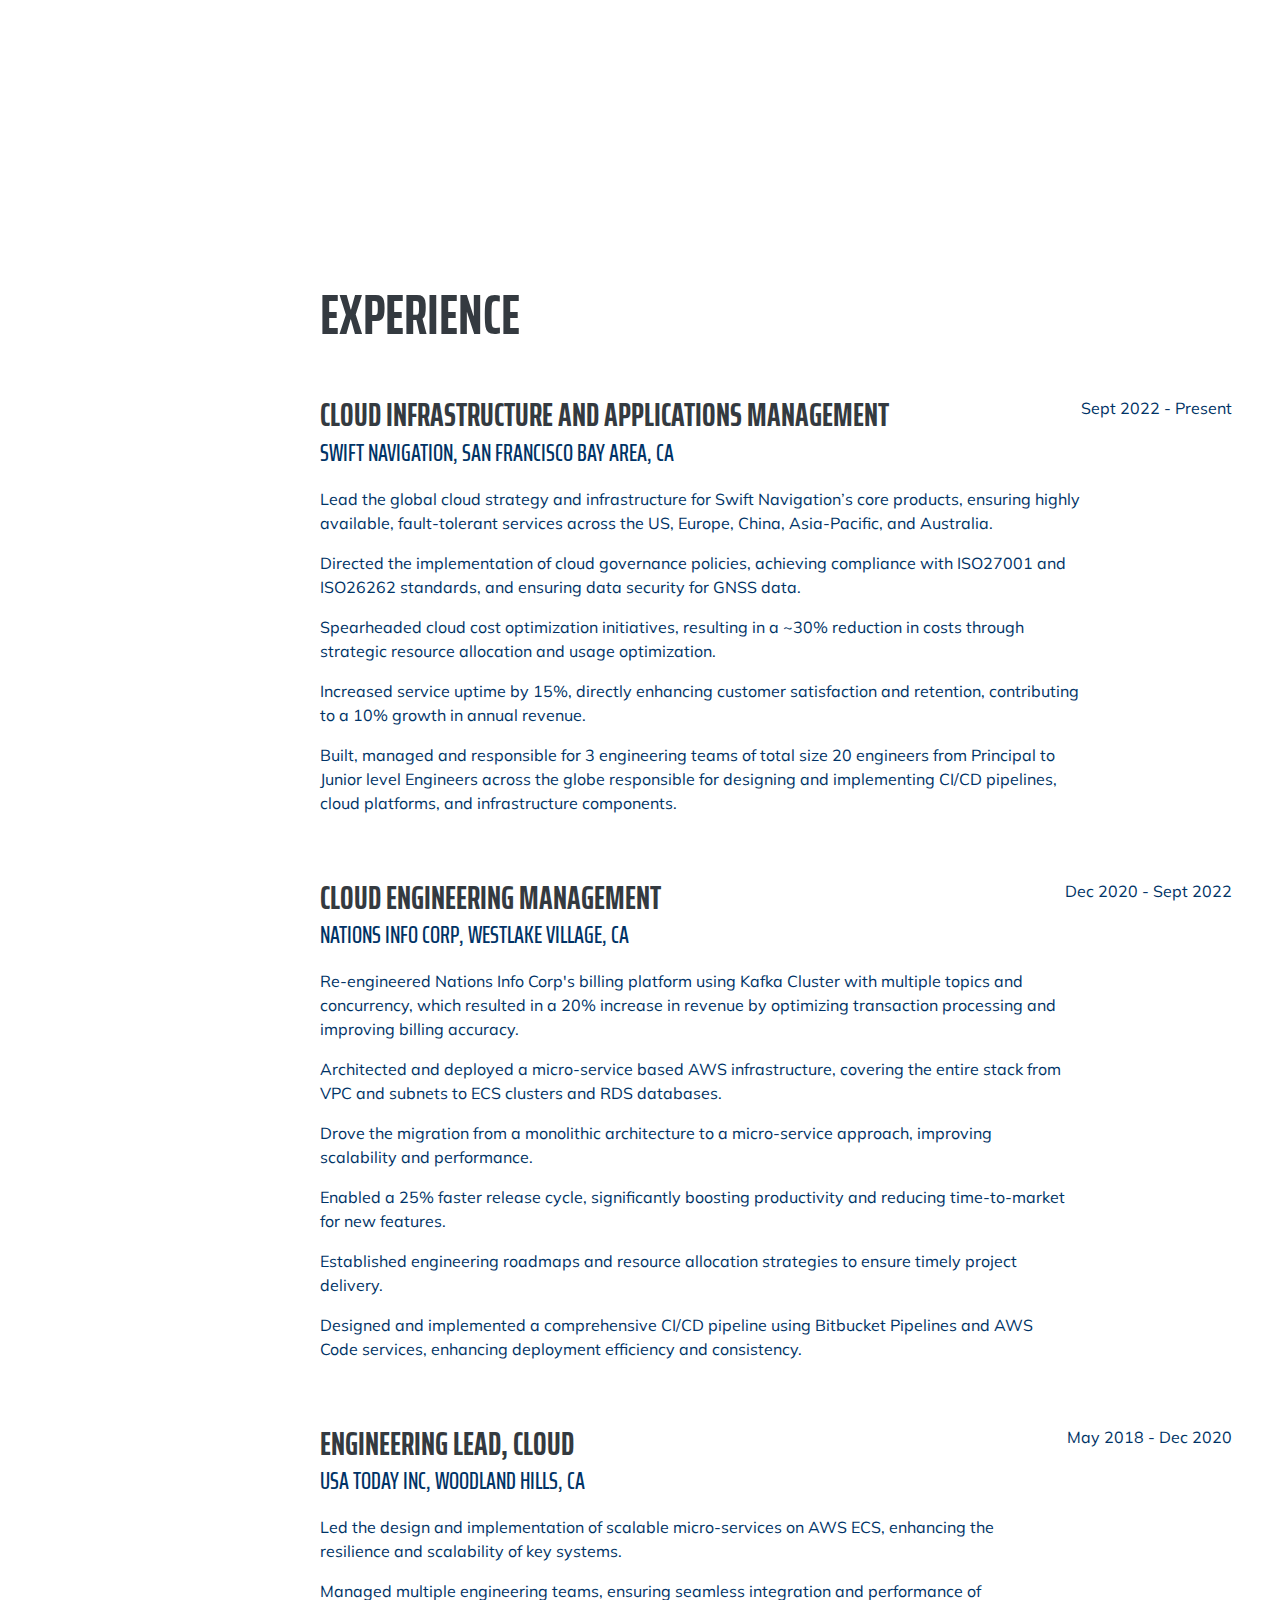
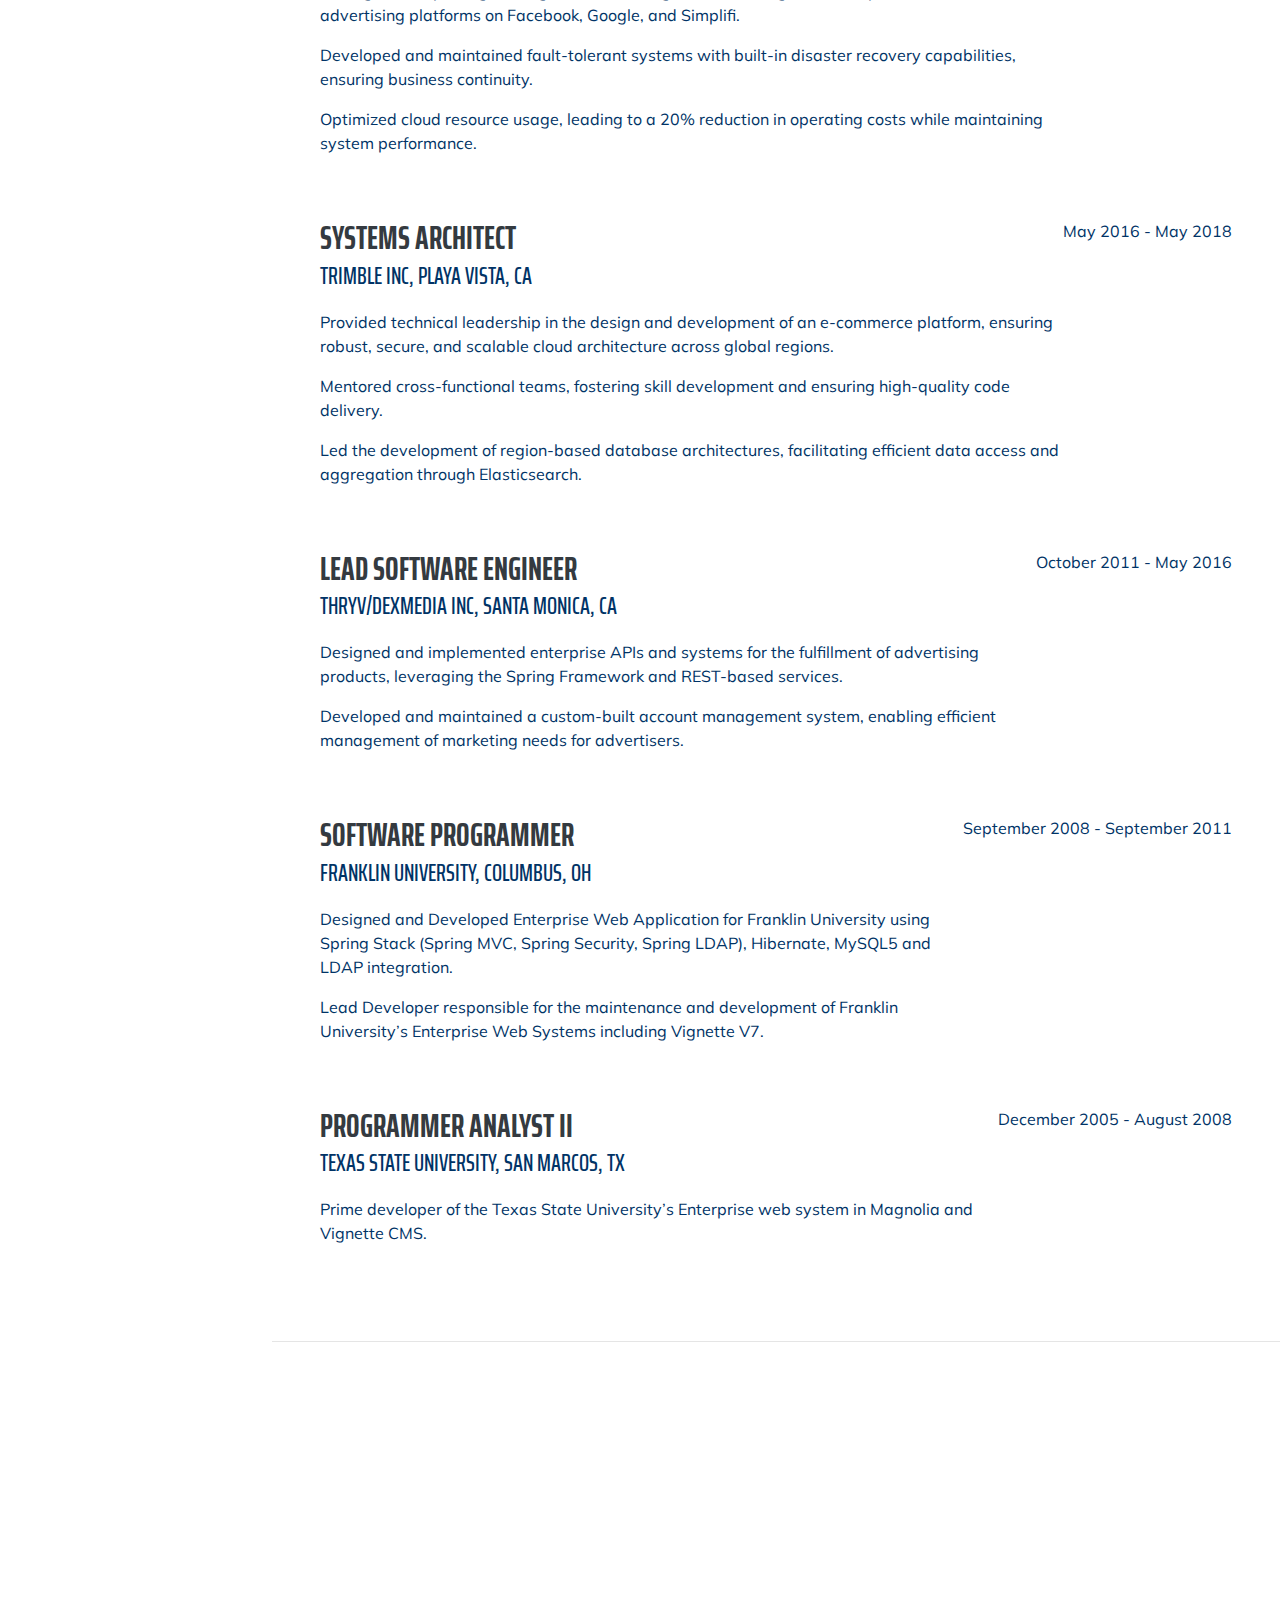
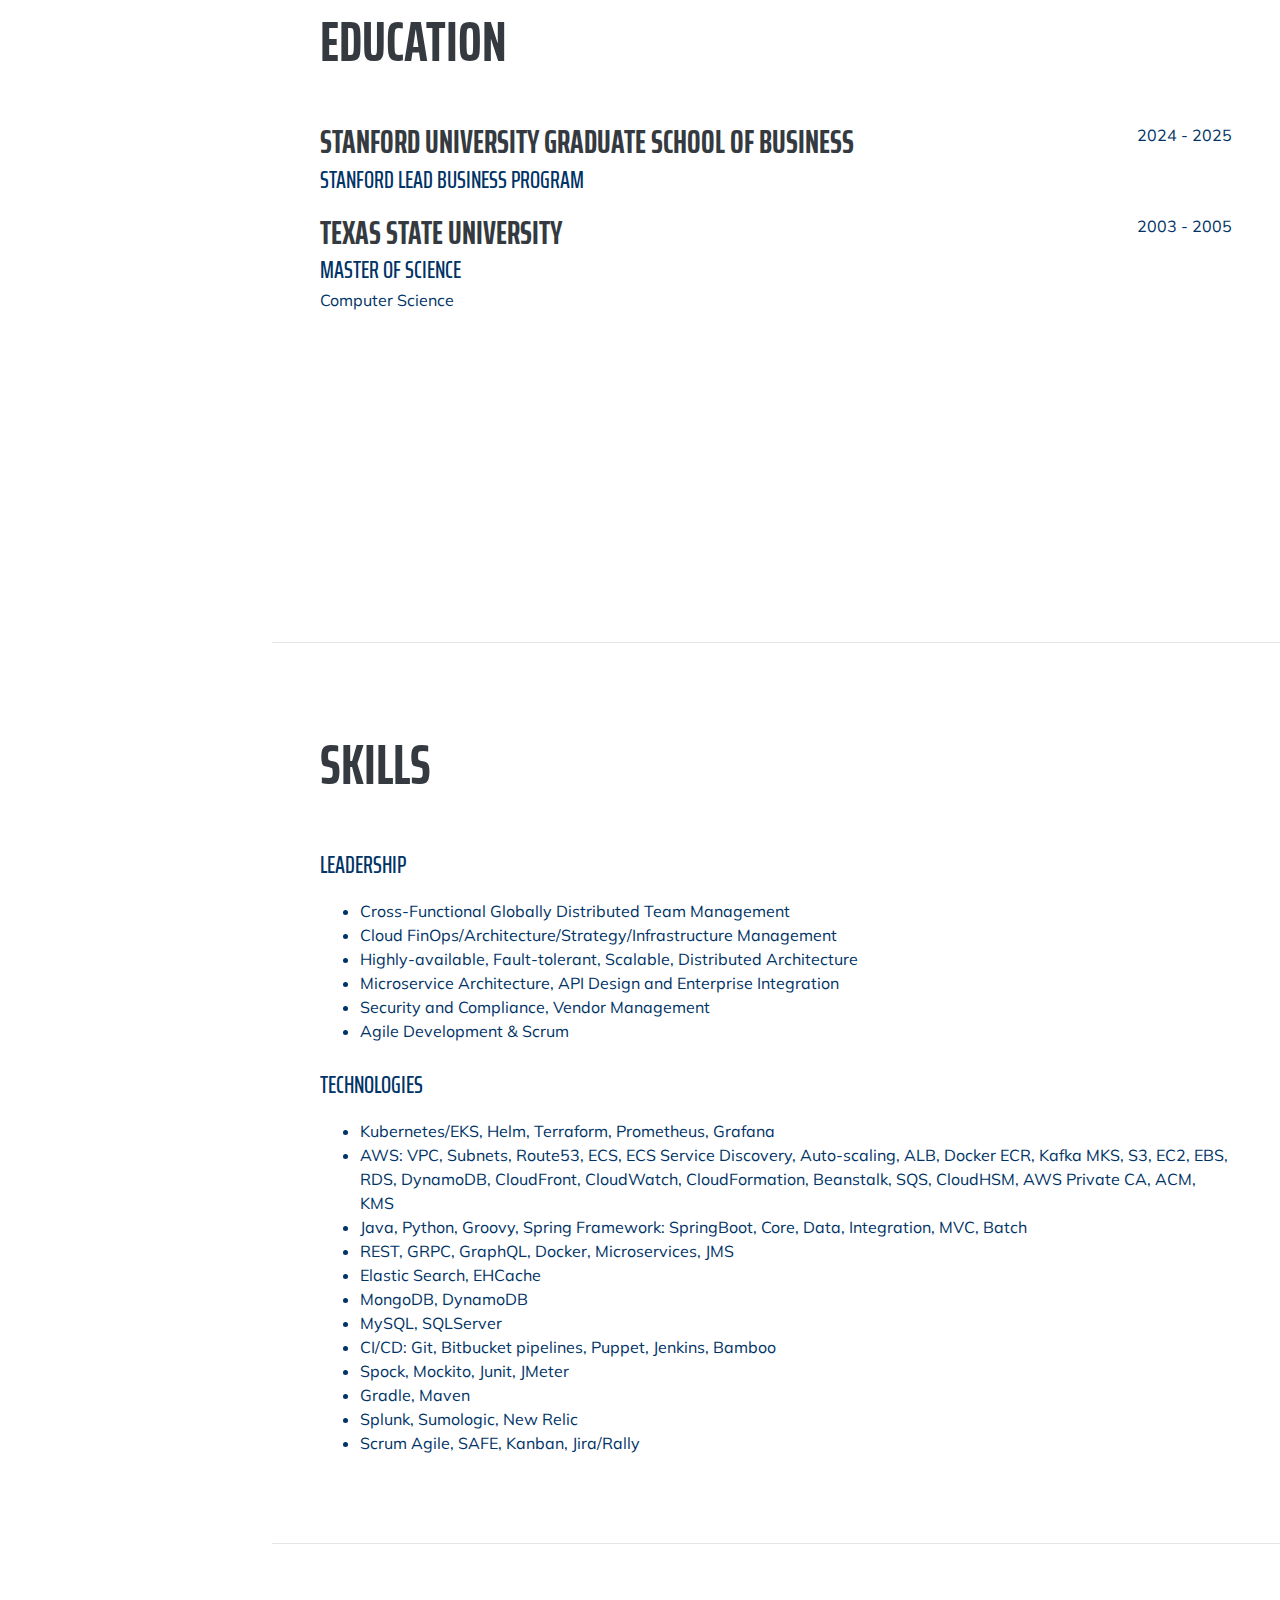
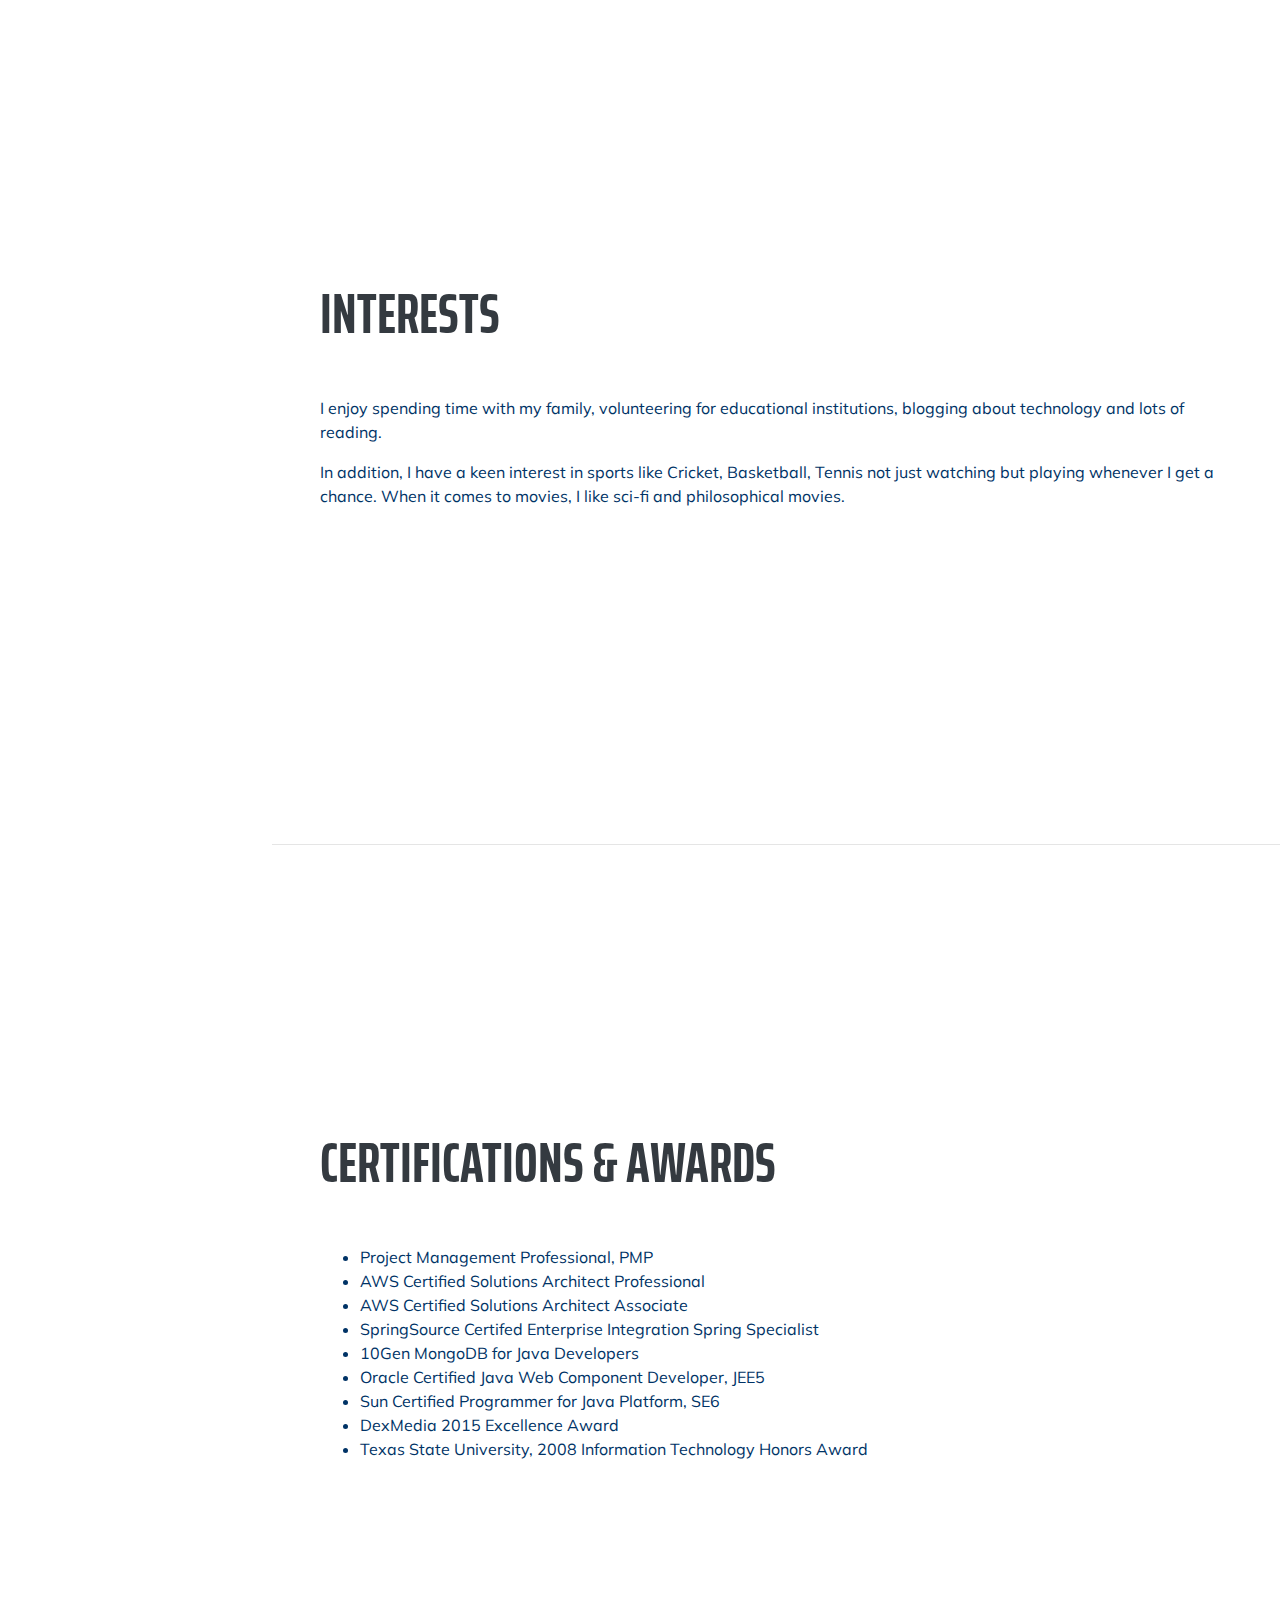
==== commit 52b91a93: "Update profile to reflect Architect 7  - Oct 2024" ====
--- a/docs/index.html
+++ b/docs/index.html
@@ -33,7 +33,7 @@
             <div class="collapse navbar-collapse" id="navbarSupportedContent">
                 <ul class="navbar-nav">
                     <li class="nav-item"><a class="nav-link js-scroll-trigger" href="#about">About</a></li>
-                    <!-- li class="nav-item"><a class="nav-link js-scroll-trigger" href="#leadership">Leadership</a></li -->
+                    <li class="nav-item"><a class="nav-link js-scroll-trigger" href="#leadership">Leadership</a></li>
                     <li class="nav-item"><a class="nav-link js-scroll-trigger" href="#experience">Experience</a></li>
                     <li class="nav-item"><a class="nav-link js-scroll-trigger" href="#education">Education</a></li>
                     <li class="nav-item"><a class="nav-link js-scroll-trigger" href="#skills">Skills</a></li>
@@ -97,7 +97,8 @@
                             <p>Directed the implementation of cloud governance policies, achieving compliance with ISO27001 and ISO26262 standards, and ensuring data security for GNSS data.</p>
                             <p>Spearheaded cloud cost optimization initiatives, resulting in a ~30% reduction in costs through strategic resource allocation and usage optimization.</p>
                             <p>Increased service uptime by 15%, directly enhancing customer satisfaction and retention, contributing to a 10% growth in annual revenue.</p>
-                            <p>Built and managed engineering teams responsible for designing and implementing CI/CD pipelines, cloud platforms, and infrastructure components.</p>
+                            <p>Built, managed and responsible for 3 engineering teams of total size 20 engineers from Principal to Junior level Engineers across the globe responsible for
+                                designing and implementing CI/CD pipelines, cloud platforms, and infrastructure components.</p>
                         </div>
                         <div class="flex-shrink-0">Sept 2022 - Present</div>
                     </div>
